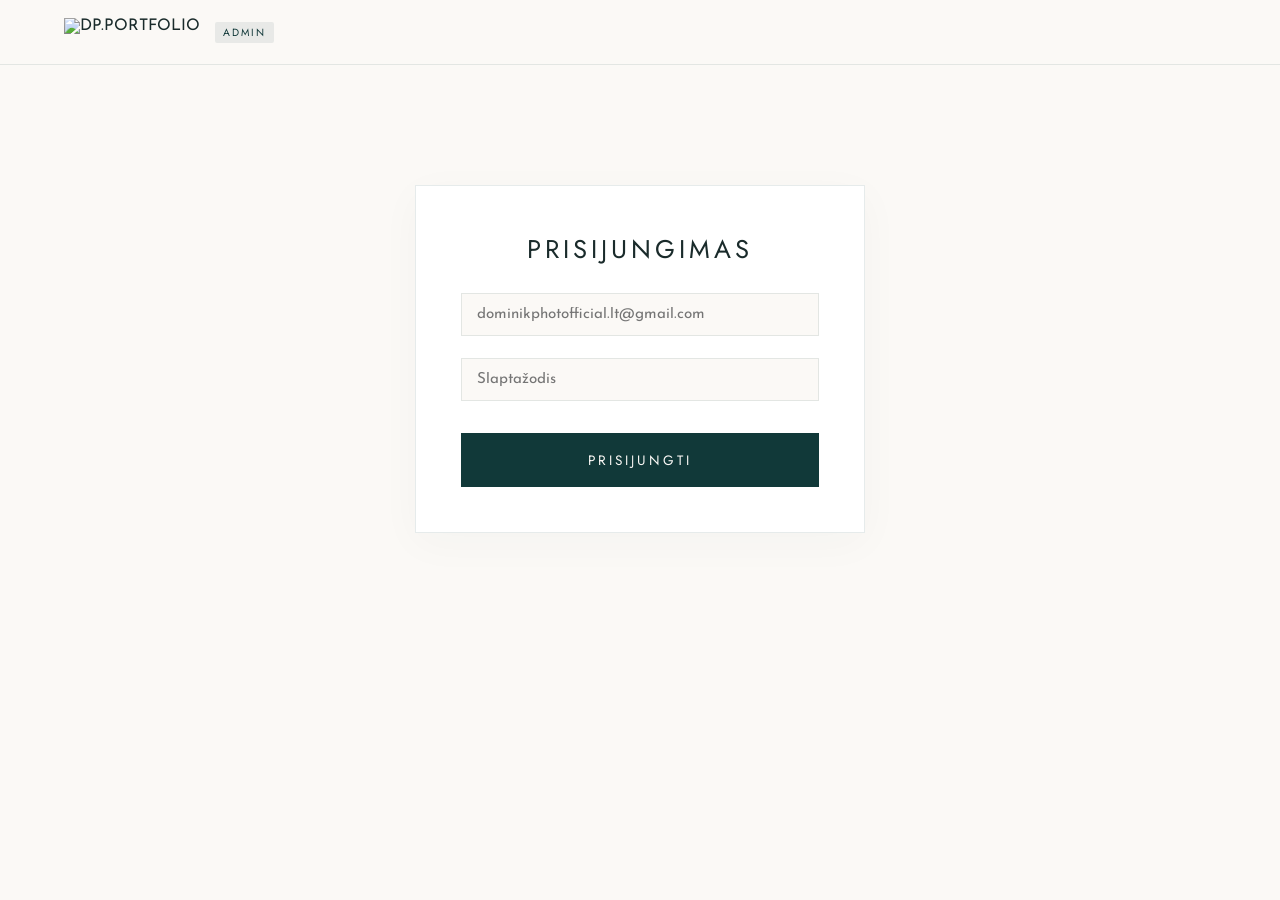
==== admin.html @ 8382f255 "Update admin.html" ====
<!DOCTYPE html>
<html lang="lt">
<head>
    <meta charset="UTF-8">
    <meta name="viewport" content="width=device-width, initial-scale=1.0">
    <title>Valdymo Skydelis — DP.PORTFOLIO</title>
    <link href="https://fonts.googleapis.com/css2?family=Josefin+Sans:wght@300;400;500&family=Jost:wght@300;400;500;600&display=swap" rel="stylesheet">
    <style>
        :root {
            --bg-color: #FBF9F6;
            --surface-color: #FFFFFF;
            --accent-color: #113939;
            --accent-light: #2A5C5C;
            --text-color: #1A2B2B;
            --border-color: rgba(17, 57, 57, 0.1);
            --danger-color: #9e2a2b;
            --font-heading: 'Jost', sans-serif;
            --font-body: 'Josefin Sans', sans-serif;
            --cb: cubic-bezier(0.16, 1, 0.3, 1);
            --transition: all 0.4s cubic-bezier(0.16, 1, 0.3, 1);
        }

        * {
            margin: 0;
            padding: 0;
            box-sizing: border-box;
            -webkit-tap-highlight-color: transparent;
        }

        body {
            background-color: var(--bg-color);
            color: var(--text-color);
            font-family: var(--font-body);
            -webkit-font-smoothing: antialiased;
            min-height: 100vh;
            display: flex;
            flex-direction: column;
        }

        header {
            padding: 18px 5vw;
            display: flex;
            justify-content: space-between;
            align-items: center;
            border-bottom: 1px solid var(--border-color);
            background: rgba(251, 249, 246, 0.96);
            backdrop-filter: blur(10px);
            position: sticky;
            top: 0;
            z-index: 100;
        }

        .header-logo {
            display: flex;
            align-items: center;
            gap: 15px;
            text-decoration: none;
        }

        .header-logo img {
            height: 28px;
            width: auto;
        }

        .admin-badge {
            font-family: var(--font-heading);
            font-size: 0.65rem;
            letter-spacing: 2px;
            text-transform: uppercase;
            background: rgba(17, 57, 57, 0.08);
            color: var(--accent-color);
            padding: 3px 8px;
            border-radius: 2px;
        }

        .admin-nav {
            display: flex;
            align-items: center;
            gap: 20px;
        }

        .user-email {
            font-size: 0.85rem;
            letter-spacing: 1px;
            opacity: 0.7;
        }

        .btn-logout {
            background: transparent;
            border: 1px solid var(--border-color);
            color: var(--text-color);
            padding: 8px 18px;
            font-family: var(--font-heading);
            text-transform: uppercase;
            letter-spacing: 2px;
            font-size: 0.75rem;
            cursor: pointer;
            transition: var(--transition);
        }

        .btn-logout:hover {
            background: var(--danger-color);
            color: #FFFFFF;
            border-color: var(--danger-color);
        }

        main {
            flex: 1;
            padding: 40px 5vw 80px 5vw;
            max-width: 1500px;
            width: 100%;
            margin: 0 auto;
        }

        .auth-container {
            max-width: 450px;
            margin: 80px auto;
            background: var(--surface-color);
            padding: 45px;
            border: 1px solid var(--border-color);
            box-shadow: 0 10px 40px rgba(17, 57, 57, 0.03);
            text-align: center;
        }

        .auth-container h1 {
            font-family: var(--font-heading);
            text-transform: uppercase;
            letter-spacing: 4px;
            font-size: 1.6rem;
            margin-bottom: 25px;
            font-weight: 400;
        }

        .tabs-header {
            display: flex;
            gap: 10px;
            border-bottom: 1px solid var(--border-color);
            margin-bottom: 35px;
        }

        .tab-btn {
            background: none;
            border: none;
            padding: 15px 25px;
            font-family: var(--font-heading);
            text-transform: uppercase;
            letter-spacing: 2px;
            font-size: 0.85rem;
            color: rgba(26, 43, 43, 0.5);
            cursor: pointer;
            position: relative;
            transition: color 0.3s var(--cb);
        }

        .tab-btn.active {
            color: var(--accent-color);
            font-weight: 500;
        }

        .tab-btn.active::after {
            content: '';
            position: absolute;
            bottom: -1px;
            left: 0;
            width: 100%;
            height: 2px;
            background: var(--accent-color);
        }

        .stats-grid {
            display: grid;
            grid-template-columns: repeat(auto-fit, minmax(220px, 1fr));
            gap: 20px;
            margin-bottom: 35px;
        }

        .stat-card {
            background: var(--surface-color);
            padding: 25px;
            border: 1px solid var(--border-color);
        }

        .stat-label {
            font-family: var(--font-heading);
            font-size: 0.75rem;
            letter-spacing: 2px;
            text-transform: uppercase;
            opacity: 0.6;
            margin-bottom: 8px;
        }

        .stat-value {
            font-family: var(--font-heading);
            font-size: 2rem;
            font-weight: 500;
            color: var(--accent-color);
        }

        .toolbar {
            display: flex;
            justify-content: space-between;
            align-items: center;
            margin-bottom: 25px;
            gap: 20px;
            flex-wrap: wrap;
        }

        .search-input {
            padding: 12px 18px;
            background: var(--surface-color);
            border: 1px solid var(--border-color);
            font-family: var(--font-body);
            font-size: 0.95rem;
            width: 320px;
            outline: none;
            transition: border-color 0.3s var(--cb);
        }

        .search-input:focus {
            border-color: var(--accent-color);
        }

        .gallery-list {
            display: flex;
            flex-direction: column;
            gap: 15px;
        }

        .gallery-row {
            display: grid;
            grid-template-columns: 80px 1.5fr 1fr 120px 140px 160px;
            align-items: center;
            gap: 20px;
            background: var(--surface-color);
            padding: 15px 25px;
            border: 1px solid var(--border-color);
            transition: box-shadow 0.3s var(--cb), transform 0.3s var(--cb);
        }

        .gallery-row:hover {
            box-shadow: 0 8px 25px rgba(17, 57, 57, 0.05);
            transform: translateY(-2px);
        }

        .gallery-thumb {
            width: 80px;
            height: 55px;
            object-fit: cover;
            background: #e8e6e3;
        }

        .gallery-info h3 {
            font-family: var(--font-heading);
            font-size: 1rem;
            letter-spacing: 2px;
            text-transform: uppercase;
            font-weight: 500;
            margin-bottom: 4px;
        }

        .gallery-info p {
            font-size: 0.8rem;
            letter-spacing: 1px;
            opacity: 0.6;
            text-transform: uppercase;
        }

        .pin-pill {
            display: inline-flex;
            align-items: center;
            gap: 6px;
            background: rgba(17, 57, 57, 0.06);
            padding: 6px 12px;
            font-family: var(--font-heading);
            font-size: 0.85rem;
            letter-spacing: 3px;
            font-weight: 500;
            color: var(--accent-color);
            cursor: pointer;
            width: fit-content;
        }

        .pin-pill:hover {
            background: rgba(17, 57, 57, 0.12);
        }

        .meta-text {
            font-size: 0.85rem;
            letter-spacing: 1px;
            opacity: 0.7;
        }

        .row-actions {
            display: flex;
            align-items: center;
            justify-content: flex-end;
            gap: 10px;
        }

        .action-icon-btn {
            background: transparent;
            border: 1px solid var(--border-color);
            color: var(--text-color);
            width: 36px;
            height: 36px;
            display: flex;
            align-items: center;
            justify-content: center;
            cursor: pointer;
            transition: var(--transition);
            text-decoration: none;
        }

        .action-icon-btn svg {
            width: 16px;
            height: 16px;
            fill: currentColor;
        }

        .action-icon-btn:hover {
            background: var(--accent-color);
            color: var(--bg-color);
            border-color: var(--accent-color);
        }

        .action-icon-btn.btn-delete:hover {
            background: var(--danger-color);
            color: #FFFFFF;
            border-color: var(--danger-color);
        }

        .form-card {
            max-width: 700px;
            background: var(--surface-color);
            padding: 45px;
            border: 1px solid var(--border-color);
            box-shadow: 0 10px 40px rgba(17, 57, 57, 0.03);
            margin: 0 auto;
        }

        .form-group {
            margin-bottom: 22px;
        }

        .form-label {
            display: block;
            font-family: var(--font-heading);
            text-transform: uppercase;
            font-size: 0.75rem;
            letter-spacing: 2px;
            color: var(--accent-color);
            margin-bottom: 8px;
        }

        .form-input {
            width: 100%;
            padding: 13px 15px;
            background: var(--bg-color);
            border: 1px solid var(--border-color);
            font-family: var(--font-body);
            font-size: 0.95rem;
            color: var(--text-color);
            outline: none;
            transition: border-color 0.3s var(--cb);
        }

        .form-input:focus {
            border-color: var(--accent-color);
        }

        .drop-zone {
            border: 2px dashed var(--accent-color);
            padding: 35px 20px;
            text-align: center;
            cursor: pointer;
            background: rgba(17, 57, 57, 0.02);
            transition: background 0.3s var(--cb);
        }

        .drop-zone.dragover {
            background: rgba(17, 57, 57, 0.08);
        }

        .drop-zone p {
            font-family: var(--font-heading);
            text-transform: uppercase;
            letter-spacing: 2px;
            font-size: 0.85rem;
            color: var(--accent-color);
        }

        .preview-grid {
            display: grid;
            grid-template-columns: repeat(auto-fill, minmax(70px, 1fr));
            gap: 8px;
            margin-top: 15px;
            max-height: 200px;
            overflow-y: auto;
        }

        .preview-grid img {
            width: 100%;
            height: 70px;
            object-fit: cover;
        }

        .btn-submit {
            width: 100%;
            padding: 16px;
            background: var(--accent-color);
            color: var(--bg-color);
            border: 1px solid var(--accent-color);
            font-family: var(--font-heading);
            text-transform: uppercase;
            letter-spacing: 3px;
            font-size: 0.85rem;
            cursor: pointer;
            transition: var(--transition);
            margin-top: 10px;
        }

        .btn-submit:hover {
            background: var(--accent-light);
            border-color: var(--accent-light);
        }

        .progress-box {
            margin-top: 20px;
            display: none;
        }

        .progress-bar-bg {
            width: 100%;
            height: 6px;
            background: var(--border-color);
        }

        .progress-bar-fill {
            height: 100%;
            width: 0%;
            background: var(--accent-color);
            transition: width 0.2s ease;
        }

        .progress-text {
            font-size: 0.8rem;
            letter-spacing: 1px;
            text-align: center;
            margin-top: 8px;
            text-transform: uppercase;
        }

        .reviews-list {
            display: grid;
            grid-template-columns: repeat(auto-fill, minmax(320px, 1fr));
            gap: 20px;
        }

        .review-card {
            background: var(--surface-color);
            padding: 25px;
            border: 1px solid var(--border-color);
            display: flex;
            flex-direction: column;
            justify-content: space-between;
        }

        .review-header {
            display: flex;
            justify-content: space-between;
            align-items: flex-start;
            margin-bottom: 12px;
        }

        .review-author {
            font-family: var(--font-heading);
            font-size: 0.95rem;
            letter-spacing: 2px;
            text-transform: uppercase;
            font-weight: 500;
        }

        .review-gallery {
            font-size: 0.75rem;
            letter-spacing: 1px;
            text-transform: uppercase;
            color: var(--accent-light);
            margin-bottom: 15px;
        }

        .review-stars {
            color: #d4af37;
            letter-spacing: 2px;
            font-size: 0.9rem;
        }

        .review-body {
            font-size: 0.95rem;
            line-height: 1.6;
            opacity: 0.85;
            margin-bottom: 20px;
        }

        .review-date {
            font-size: 0.75rem;
            letter-spacing: 1px;
            opacity: 0.5;
            text-transform: uppercase;
        }

        .hidden {
            display: none !important;
        }

        @media (max-width: 1024px) {
            .gallery-row {
                grid-template-columns: 70px 1fr 1fr;
                gap: 15px;
            }
            .gallery-row .pin-pill,
            .gallery-row .meta-text {
                display: none;
            }
        }

        @media (max-width: 650px) {
            main {
                padding: 20px 15px;
            }
            .gallery-row {
                grid-template-columns: 60px 1fr auto;
                padding: 12px 15px;
            }
            .search-input {
                width: 100%;
            }
        }
    </style>
</head>
<body>

    <header>
        <div class="header-logo">
            <img src="https://i.postimg.cc/Xvc3zYGK/dp-logo.png" alt="DP.PORTFOLIO">
            <span class="admin-badge">Admin</span>
        </div>
        <div class="admin-nav hidden" id="headerNav">
            <span class="user-email" id="userDisplay"></span>
            <button class="btn-logout" id="logoutBtn">Atsijungti</button>
        </div>
    </header>

    <main>
        <div id="authSection" class="auth-container">
            <h1>Prisijungimas</h1>
            <div class="form-group">
                <input type="email" id="loginEmail" class="form-input" placeholder="dominikphotofficial.lt@gmail.com">
            </div>
            <div class="form-group">
                <input type="password" id="loginPass" class="form-input" placeholder="Slaptažodis">
            </div>
            <button id="loginBtn" class="btn-submit">Prisijungti</button>
            <p id="loginError" style="color: var(--danger-color); font-size: 0.8rem; margin-top: 15px; display: none;"></p>
        </div>

        <div id="dashSection" class="hidden">
            <nav class="tabs-header">
                <button class="tab-btn active" data-tab="galleriesTab">Galerijos (<span id="galleriesCount">0</span>)</button>
                <button class="tab-btn" data-tab="newGalleryTab">+ Nauja Galerija</button>
                <button class="tab-btn" data-tab="reviewsTab">Atsiliepimai (<span id="reviewsCount">0</span>)</button>
            </nav>

            <div id="galleriesTab" class="tab-content">
                <div class="stats-grid">
                    <div class="stat-card">
                        <div class="stat-label">Viso Galerijų</div>
                        <div class="stat-value" id="statTotalGalleries">0</div>
                    </div>
                    <div class="stat-card">
                        <div class="stat-label">Viso Nuotraukų</div>
                        <div class="stat-value" id="statTotalPhotos">0</div>
                    </div>
                    <div class="stat-card">
                        <div class="stat-label">Gauti Atsiliepimai</div>
                        <div class="stat-value" id="statTotalReviews">0</div>
                    </div>
                </div>

                <div class="toolbar">
                    <input type="text" id="searchInput" class="search-input" placeholder="Ieškoti pagal pavadinimą arba PIN...">
                </div>

                <div class="gallery-list" id="galleryList"></div>
            </div>

            <div id="newGalleryTab" class="tab-content hidden">
                <div class="form-card">
                    <form id="galleryForm">
                        <div class="form-group">
                            <label class="form-label">Galerijos pavadinimas</label>
                            <input type="text" id="gTitle" class="form-input" placeholder="Pvz. Porsche 911 GT3 RS Sesija" required>
                        </div>
                        <div class="form-group">
                            <label class="form-label">Kategorija / Potėmė</label>
                            <input type="text" id="gSubtitle" class="form-input" placeholder="Pvz. Automobilių fotosesija — Kaunas" required>
                        </div>
                        <div class="form-group">
                            <label class="form-label">PIN kodas (6 skaitmenys)</label>
                            <input type="text" id="gPin" class="form-input" placeholder="123456" maxlength="6" pattern="[0-9]{6}" required>
                        </div>
                        <div class="form-group">
                            <label class="form-label">ZIP Archyvo nuoroda</label>
                            <input type="url" id="gZip" class="form-input" placeholder="https://drive.google.com/...">
                        </div>
                        <div class="form-group">
                            <label class="form-label">Nuotraukos</label>
                            <div class="drop-zone" id="dropZone">
                                <p id="dropText">Tempkite nuotraukas čia arba spustelėkite</p>
                                <input type="file" id="fileInput" multiple accept="image/*" class="hidden">
                            </div>
                            <div class="preview-grid" id="previewGrid"></div>
                        </div>

                        <div class="progress-box" id="progressBox">
                            <div class="progress-bar-bg">
                                <div class="progress-bar-fill" id="progressBar"></div>
                            </div>
                            <p class="progress-text" id="progressStatus">Įkeliama...</p>
                        </div>

                        <button type="submit" id="submitGalleryBtn" class="btn-submit">Sukurti ir įkelti galeriją</button>
                    </form>
                </div>
            </div>

            <div id="reviewsTab" class="tab-content hidden">
                <div class="reviews-list" id="reviewsList"></div>
            </div>
        </div>
    </main>

    <script type="module">
        import { auth, db, storage } from './firebase-config.js';
        import { signInWithEmailAndPassword, signOut, onAuthStateChanged } from "https://www.gstatic.com/firebasejs/10.7.1/firebase-auth.js";
        import { collection, getDocs, addDoc, deleteDoc, doc, query, orderBy } from "https://www.gstatic.com/firebasejs/10.7.1/firebase-firestore.js";
        import { ref, uploadBytesResumable, getDownloadURL } from "https://www.gstatic.com/firebasejs/10.7.1/firebase-storage.js";

        const authSection = document.getElementById('authSection');
        const dashSection = document.getElementById('dashSection');
        const headerNav = document.getElementById('headerNav');
        const userDisplay = document.getElementById('userDisplay');
        const logoutBtn = document.getElementById('logoutBtn');
        const loginBtn = document.getElementById('loginBtn');
        const loginEmail = document.getElementById('loginEmail');
        const loginPass = document.getElementById('loginPass');
        const loginError = document.getElementById('loginError');

        const galleryList = document.getElementById('galleryList');
        const reviewsList = document.getElementById('reviewsList');
        const searchInput = document.getElementById('searchInput');

        const statTotalGalleries = document.getElementById('statTotalGalleries');
        const statTotalPhotos = document.getElementById('statTotalPhotos');
        const statTotalReviews = document.getElementById('statTotalReviews');
        const galleriesCount = document.getElementById('galleriesCount');
        const reviewsCount = document.getElementById('reviewsCount');

        let allGalleries = [];
        let allReviews = [];
        let selectedFiles = [];

        onAuthStateChanged(auth, async (user) => {
            if (user && user.email === 'dominikphotofficial.lt@gmail.com') {
                authSection.classList.add('hidden');
                dashSection.classList.remove('hidden');
                headerNav.classList.remove('hidden');
                userDisplay.innerText = user.email;
                await loadDashboardData();
            } else {
                authSection.classList.remove('hidden');
                dashSection.classList.add('hidden');
                headerNav.classList.add('hidden');
            }
        });

        loginBtn.addEventListener('click', async () => {
            const email = loginEmail.value.trim();
            const pass = loginPass.value;
            if (!email || !pass) return;

            loginBtn.innerText = "Jungiamasi...";
            loginBtn.disabled = true;
            try {
                await signInWithEmailAndPassword(auth, email, pass);
            } catch (e) {
                loginError.innerText = "Neteisingi prisijungimo duomenys";
                loginError.style.display = 'block';
            } finally {
                loginBtn.innerText = "Prisijungti";
                loginBtn.disabled = false;
            }
        });

        logoutBtn.addEventListener('click', () => signOut(auth));

        document.querySelectorAll('.tab-btn').forEach(btn => {
            btn.addEventListener('click', () => {
                document.querySelectorAll('.tab-btn').forEach(b => b.classList.remove('active'));
                document.querySelectorAll('.tab-content').forEach(c => c.classList.add('hidden'));
                btn.classList.add('active');
                document.getElementById(btn.dataset.tab).classList.remove('hidden');
            });
        });

        async function loadDashboardData() {
            const gSnap = await getDocs(query(collection(db, "galleries"), orderBy("date", "desc")));
            allGalleries = [];
            let totalPhotos = 0;

            gSnap.forEach(docSnap => {
                const item = { id: docSnap.id, ...docSnap.data() };
                allGalleries.push(item);
                totalPhotos += (item.photos ? item.photos.length : 0);
            });

            const rSnap = await getDocs(query(collection(db, "reviews"), orderBy("date", "desc")));
            allReviews = [];
            rSnap.forEach(docSnap => {
                allReviews.push({ id: docSnap.id, ...docSnap.data() });
            });

            statTotalGalleries.innerText = allGalleries.length;
            galleriesCount.innerText = allGalleries.length;
            statTotalPhotos.innerText = totalPhotos;
            statTotalReviews.innerText = allReviews.length;
            reviewsCount.innerText = allReviews.length;

            renderGalleries(allGalleries);
            renderReviews(allReviews);
        }

        function renderGalleries(list) {
            galleryList.innerHTML = '';
            if (list.length === 0) {
                galleryList.innerHTML = '<p style="text-align:center; padding:40px; opacity:0.5; text-transform:uppercase; letter-spacing:2px;">Galerijų nerasta</p>';
                return;
            }

            list.forEach(g => {
                const cover = (g.photos && g.photos.length > 0) ? g.photos[0].thumb : '';
                const count = g.photos ? g.photos.length : 0;
                const dateStr = g.date ? new Date(g.date).toLocaleDateString('lt-LT') : '—';

                const row = document.createElement('div');
                row.className = 'gallery-row';
                row.innerHTML = `
                    <img src="${cover}" class="gallery-thumb" alt="Cover">
                    <div class="gallery-info">
                        <h3>${g.title || 'Be pavadinimo'}</h3>
                        <p>${g.subtitle || ''}</p>
                    </div>
                    <div>
                        <span class="pin-pill" title="Nukopijuoti PIN" data-pin="${g.pin}">
                            PIN: ${g.pin}
                        </span>
                    </div>
                    <div class="meta-text">${count} nuotr.</div>
                    <div class="meta-text">${dateStr}</div>
                    <div class="row-actions">
                        <button class="action-icon-btn btn-open" title="Peržiūrėti kliento akimis">
                            <svg viewBox="0 0 24 24"><path d="M12 4.5C7 4.5 2.73 7.61 1 12c1.73 4.39 6 7.5 11 7.5s9.27-3.11 11-7.5c-1.73-4.39-6-7.5-11-7.5zM12 17c-2.76 0-5-2.24-5-5s2.24-5 5-5 5 2.24 5 5-2.24 5-5 5zm0-8c-1.66 0-3 1.34-3 3s1.34 3 3 3 3-1.34 3-3-1.34-3-3-3z"/></svg>
                        </button>
                        <button class="action-icon-btn btn-delete" title="Ištrinti galeriją">
                            <svg viewBox="0 0 24 24"><path d="M6 19c0 1.1.9 2 2 2h8c1.1 0 2-.9 2-2V7H6v12zM19 4h-3.5l-1-1h-5l-1 1H5v2h14V4z"/></svg>
                        </button>
                    </div>
                `;

                row.querySelector('.pin-pill').onclick = () => {
                    navigator.clipboard.writeText(g.pin);
                    alert(`PIN kodas ${g.pin} nukopijuotas!`);
                };

                row.querySelector('.btn-open').onclick = () => {
                    sessionStorage.setItem('clientGallery', JSON.stringify(g));
                    window.open('/gallery.html', '_blank');
                };

                row.querySelector('.btn-delete').onclick = async () => {
                    if (confirm(`Ar tikrai norite ištrinti galeriją "${g.title}"?`)) {
                        await deleteDoc(doc(db, "galleries", g.id));
                        await loadDashboardData();
                    }
                };

                galleryList.appendChild(row);
            });
        }

        function renderReviews(list) {
            reviewsList.innerHTML = '';
            if (list.length === 0) {
                reviewsList.innerHTML = '<p style="grid-column:1/-1; text-align:center; padding:40px; opacity:0.5; text-transform:uppercase; letter-spacing:2px;">Atsiliepimų nėra</p>';
                return;
            }

            list.forEach(r => {
                const stars = '★'.repeat(r.rating || 5) + '☆'.repeat(5 - (r.rating || 5));
                const dateStr = r.date ? new Date(r.date).toLocaleDateString('lt-LT') : '';

                const card = document.createElement('div');
                card.className = 'review-card';
                card.innerHTML = `
                    <div>
                        <div class="review-header">
                            <div class="review-author">${r.name || 'Anonimas'}</div>
                            <div class="review-stars">${stars}</div>
                        </div>
                        <div class="review-gallery">${r.galleryTitle || ''}</div>
                        <div class="review-body">"${r.text || ''}"</div>
                    </div>
                    <div style="display:flex; justify-content:space-between; align-items:center; border-top:1px solid var(--border-color); padding-top:12px;">
                        <span class="review-date">${dateStr}</span>
                        <button class="action-icon-btn btn-delete" title="Ištrinti atsiliepimą" style="width:30px; height:30px;">
                            <svg viewBox="0 0 24 24"><path d="M6 19c0 1.1.9 2 2 2h8c1.1 0 2-.9 2-2V7H6v12zM19 4h-3.5l-1-1h-5l-1 1H5v2h14V4z"/></svg>
                        </button>
                    </div>
                `;

                card.querySelector('.btn-delete').onclick = async () => {
                    if (confirm("Ištrinti šį atsiliepimą?")) {
                        await deleteDoc(doc(db, "reviews", r.id));
                        await loadDashboardData();
                    }
                };

                reviewsList.appendChild(card);
            });
        }

        searchInput.addEventListener('input', (e) => {
            const val = e.target.value.toLowerCase().trim();
            const filtered = allGalleries.filter(g => 
                (g.title && g.title.toLowerCase().includes(val)) ||
                (g.subtitle && g.subtitle.toLowerCase().includes(val)) ||
                (g.pin && g.pin.includes(val))
            );
            renderGalleries(filtered);
        });

        const dropZone = document.getElementById('dropZone');
        const fileInput = document.getElementById('fileInput');
        const previewGrid = document.getElementById('previewGrid');
        const dropText = document.getElementById('dropText');
        const galleryForm = document.getElementById('galleryForm');
        const submitGalleryBtn = document.getElementById('submitGalleryBtn');
        const progressBox = document.getElementById('progressBox');
        const progressBar = document.getElementById('progressBar');
        const progressStatus = document.getElementById('progressStatus');

        dropZone.onclick = () => fileInput.click();

        ['dragenter', 'dragover'].forEach(ev => {
            dropZone.addEventListener(ev, (e) => {
                e.preventDefault();
                dropZone.classList.add('dragover');
            });
        });

        ['dragleave', 'drop'].forEach(ev => {
            dropZone.addEventListener(ev, (e) => {
                e.preventDefault();
                dropZone.classList.remove('dragover');
            });
        });

        dropZone.addEventListener('drop', (e) => {
            const files = Array.from(e.dataTransfer.files).filter(f => f.type.startsWith('image/'));
            addFiles(files);
        });

        fileInput.addEventListener('change', (e) => {
            addFiles(Array.from(e.target.files));
        });

        function addFiles(files) {
            selectedFiles = [...selectedFiles, ...files];
            previewGrid.innerHTML = '';
            dropText.innerText = `Pasirinkta nuotraukų: ${selectedFiles.length}`;
            selectedFiles.forEach(file => {
                const img = document.createElement('img');
                img.src = URL.createObjectURL(file);
                previewGrid.appendChild(img);
            });
        }

        galleryForm.addEventListener('submit', async (e) => {
            e.preventDefault();
            const pin = document.getElementById('gPin').value.trim();
            const title = document.getElementById('gTitle').value.trim();
            const subtitle = document.getElementById('gSubtitle').value.trim();
            const zip = document.getElementById('gZip').value.trim();

            if (selectedFiles.length === 0 || pin.length !== 6) return alert("Patikrinkite duomenis");

            submitGalleryBtn.disabled = true;
            progressBox.style.display = 'block';

            const uploadedPhotos = [];

            try {
                for (let i = 0; i < selectedFiles.length; i++) {
                    const file = selectedFiles[i];
                    const storageRef = ref(storage, `galleries/${pin}/${file.name}`);
                    const uploadTask = uploadBytesResumable(storageRef, file);

                    await new Promise((resolve, reject) => {
                        uploadTask.on('state_changed', 
                            (snap) => {
                                const percent = ((i + (snap.bytesTransferred / snap.totalBytes)) / selectedFiles.length) * 100;
                                progressBar.style.width = `${percent}%`;
                                progressStatus.innerText = `Keliama: ${i + 1} iš ${selectedFiles.length} (${Math.round(percent)}%)`;
                            },
                            (err) => reject(err),
                            async () => {
                                const url = await getDownloadURL(uploadTask.snapshot.ref);
                                uploadedPhotos.push({ thumb: url, full: url });
                                resolve();
                            }
                        );
                    });
                }

                await addDoc(collection(db, "galleries"), {
                    title,
                    subtitle,
                    pin,
                    zip_url: zip || null,
                    photos: uploadedPhotos,
                    date: new Date().toISOString()
                });

                alert("Galerija sėkmingai sukurta!");
                galleryForm.reset();
                selectedFiles = [];
                previewGrid.innerHTML = '';
                dropText.innerText = "Tempkite nuotraukas čia arba spustelėkite";
                progressBox.style.display = 'none';
                submitGalleryBtn.disabled = false;

                document.querySelector('[data-tab="galleriesTab"]').click();
                await loadDashboardData();

            } catch (error) {
                alert("Klaida įkeliant nuotraukas.");
                submitGalleryBtn.disabled = false;
                progressBox.style.display = 'none';
            }
        });
    </script>
</body>
</html>
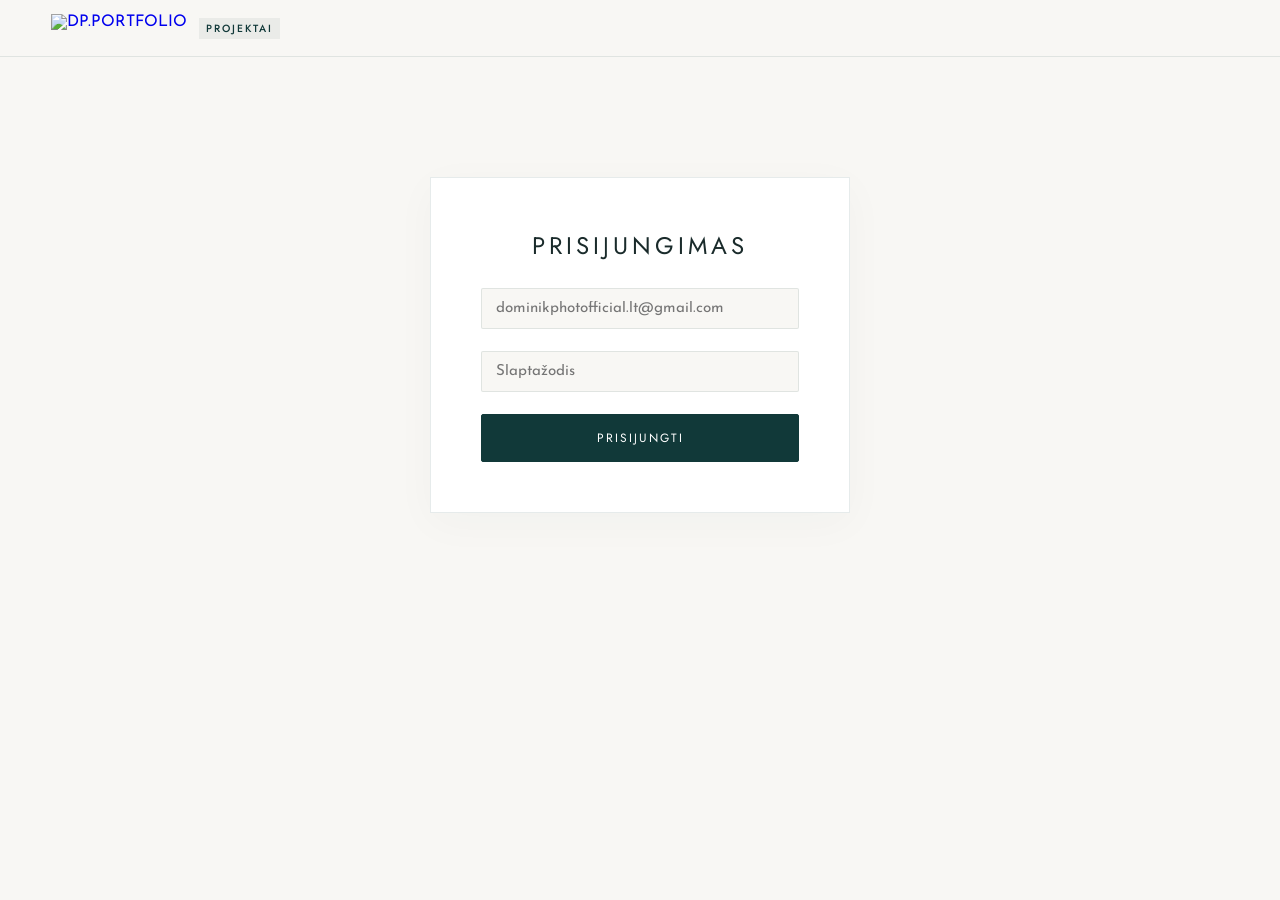
==== commit 3d9d13d8: "Update admin.html" ====
--- a/admin.html
+++ b/admin.html
@@ -2,22 +2,26 @@
 <html lang="lt">
 <head>
     <meta charset="UTF-8">
-    <meta name="viewport" content="width=device-width, initial-scale=1.0">
-    <title>Valdymo Skydelis — DP.PORTFOLIO</title>
-    <link href="https://fonts.googleapis.com/css2?family=Josefin+Sans:wght@300;400;500&family=Jost:wght@300;400;500;600&display=swap" rel="stylesheet">
+    <meta name="viewport" content="width=device-width, initial-scale=1.0, maximum-scale=1.0, user-scalable=no">
+    <title>Valdymo Centras — DP.PORTFOLIO</title>
+    <link href="https://fonts.googleapis.com/css2?family=Josefin+Sans:wght@300;400;500;600&family=Jost:wght@300;400;500;600&display=swap" rel="stylesheet">
     <style>
         :root {
-            --bg-color: #FBF9F6;
+            --bg-color: #F8F7F4;
             --surface-color: #FFFFFF;
+            --surface-hover: #F2EFE9;
             --accent-color: #113939;
             --accent-light: #2A5C5C;
+            --accent-soft: rgba(17, 57, 57, 0.06);
             --text-color: #1A2B2B;
+            --text-muted: rgba(26, 43, 43, 0.55);
             --border-color: rgba(17, 57, 57, 0.1);
             --danger-color: #9e2a2b;
             --font-heading: 'Jost', sans-serif;
             --font-body: 'Josefin Sans', sans-serif;
+            --radius: 2px;
             --cb: cubic-bezier(0.16, 1, 0.3, 1);
-            --transition: all 0.4s cubic-bezier(0.16, 1, 0.3, 1);
+            --transition: all 0.35s cubic-bezier(0.16, 1, 0.3, 1);
         }
 
         * {
@@ -38,13 +42,14 @@
         }
 
         header {
-            padding: 18px 5vw;
+            padding: 14px 4vw;
             display: flex;
             justify-content: space-between;
             align-items: center;
             border-bottom: 1px solid var(--border-color);
-            background: rgba(251, 249, 246, 0.96);
-            backdrop-filter: blur(10px);
+            background: rgba(248, 247, 244, 0.96);
+            backdrop-filter: blur(12px);
+            -webkit-backdrop-filter: blur(12px);
             position: sticky;
             top: 0;
             z-index: 100;
@@ -53,111 +58,369 @@
         .header-logo {
             display: flex;
             align-items: center;
-            gap: 15px;
+            gap: 12px;
             text-decoration: none;
         }
 
         .header-logo img {
-            height: 28px;
+            height: clamp(22px, 3.5vw, 28px);
             width: auto;
         }
 
-        .admin-badge {
+        .admin-tag {
             font-family: var(--font-heading);
             font-size: 0.65rem;
             letter-spacing: 2px;
             text-transform: uppercase;
-            background: rgba(17, 57, 57, 0.08);
+            background: var(--accent-soft);
             color: var(--accent-color);
-            padding: 3px 8px;
-            border-radius: 2px;
+            padding: 3px 7px;
+            font-weight: 500;
         }
 
         .admin-nav {
             display: flex;
             align-items: center;
-            gap: 20px;
+            gap: 12px;
         }
 
         .user-email {
-            font-size: 0.85rem;
+            font-size: 0.8rem;
             letter-spacing: 1px;
-            opacity: 0.7;
-        }
-
-        .btn-logout {
+            color: var(--text-muted);
+            display: none;
+        }
+
+        .btn-icon-text {
+            display: inline-flex;
+            align-items: center;
+            gap: 8px;
+            padding: 8px 16px;
+            border: 1px solid var(--border-color);
             background: transparent;
-            border: 1px solid var(--border-color);
             color: var(--text-color);
-            padding: 8px 18px;
             font-family: var(--font-heading);
             text-transform: uppercase;
             letter-spacing: 2px;
             font-size: 0.75rem;
             cursor: pointer;
             transition: var(--transition);
-        }
-
-        .btn-logout:hover {
+            text-decoration: none;
+            border-radius: var(--radius);
+        }
+
+        .btn-icon-text svg {
+            width: 14px;
+            height: 14px;
+            fill: currentColor;
+        }
+
+        .btn-icon-text:hover {
+            background: var(--accent-color);
+            color: #FFFFFF;
+            border-color: var(--accent-color);
+        }
+
+        .btn-primary {
+            background: var(--accent-color);
+            color: #FFFFFF;
+            border-color: var(--accent-color);
+        }
+
+        .btn-primary:hover {
+            background: var(--accent-light);
+            border-color: var(--accent-light);
+        }
+
+        .btn-danger:hover {
             background: var(--danger-color);
+            border-color: var(--danger-color);
             color: #FFFFFF;
-            border-color: var(--danger-color);
         }
 
         main {
             flex: 1;
-            padding: 40px 5vw 80px 5vw;
-            max-width: 1500px;
+            padding: clamp(20px, 4vw, 40px) 4vw 80px 4vw;
+            max-width: 1600px;
             width: 100%;
             margin: 0 auto;
         }
 
-        .auth-container {
-            max-width: 450px;
+        .auth-card {
+            max-width: 420px;
             margin: 80px auto;
             background: var(--surface-color);
-            padding: 45px;
+            padding: clamp(30px, 5vw, 50px);
             border: 1px solid var(--border-color);
             box-shadow: 0 10px 40px rgba(17, 57, 57, 0.03);
             text-align: center;
         }
 
-        .auth-container h1 {
+        .auth-card h1 {
             font-family: var(--font-heading);
             text-transform: uppercase;
             letter-spacing: 4px;
-            font-size: 1.6rem;
+            font-size: 1.5rem;
             margin-bottom: 25px;
             font-weight: 400;
         }
 
-        .tabs-header {
+        .top-toolbar {
             display: flex;
-            gap: 10px;
+            justify-content: space-between;
+            align-items: center;
+            margin-bottom: 30px;
+            gap: 15px;
+            flex-wrap: wrap;
+        }
+
+        .page-title {
+            font-family: var(--font-heading);
+            font-size: clamp(1.4rem, 3vw, 1.9rem);
+            letter-spacing: 3px;
+            text-transform: uppercase;
+            font-weight: 400;
+        }
+
+        .stats-bar {
+            display: grid;
+            grid-template-columns: repeat(auto-fit, minmax(180px, 1fr));
+            gap: 15px;
+            margin-bottom: 30px;
+        }
+
+        .stat-item {
+            background: var(--surface-color);
+            padding: 20px;
+            border: 1px solid var(--border-color);
+            border-radius: var(--radius);
+        }
+
+        .stat-label {
+            font-family: var(--font-heading);
+            font-size: 0.7rem;
+            letter-spacing: 2px;
+            text-transform: uppercase;
+            color: var(--text-muted);
+            margin-bottom: 6px;
+        }
+
+        .stat-val {
+            font-family: var(--font-heading);
+            font-size: 1.7rem;
+            font-weight: 500;
+            color: var(--accent-color);
+        }
+
+        .search-box {
+            position: relative;
+            flex: 1;
+            max-width: 400px;
+            min-width: 240px;
+        }
+
+        .search-box input {
+            width: 100%;
+            padding: 12px 16px 12px 38px;
+            background: var(--surface-color);
+            border: 1px solid var(--border-color);
+            font-family: var(--font-body);
+            font-size: 0.9rem;
+            outline: none;
+            transition: var(--transition);
+        }
+
+        .search-box input:focus {
+            border-color: var(--accent-color);
+        }
+
+        .search-box svg {
+            position: absolute;
+            left: 12px;
+            top: 50%;
+            transform: translateY(-50%);
+            width: 16px;
+            height: 16px;
+            fill: var(--text-muted);
+        }
+
+        .project-table-card {
+            background: var(--surface-color);
+            border: 1px solid var(--border-color);
+            overflow: hidden;
+        }
+
+        .project-row {
+            display: grid;
+            grid-template-columns: 80px 2fr 1fr 1fr 140px;
+            align-items: center;
+            padding: 16px 20px;
             border-bottom: 1px solid var(--border-color);
-            margin-bottom: 35px;
-        }
-
-        .tab-btn {
+            gap: 15px;
+            transition: background 0.2s ease;
+            cursor: pointer;
+        }
+
+        .project-row:last-child {
+            border-bottom: none;
+        }
+
+        .project-row:hover {
+            background: var(--surface-hover);
+        }
+
+        .project-thumb {
+            width: 80px;
+            height: 55px;
+            object-fit: cover;
+            background: #eae8e4;
+            border-radius: var(--radius);
+        }
+
+        .project-meta-main h3 {
+            font-family: var(--font-heading);
+            font-size: 0.95rem;
+            letter-spacing: 2px;
+            text-transform: uppercase;
+            font-weight: 500;
+            margin-bottom: 3px;
+        }
+
+        .project-meta-main p {
+            font-size: 0.75rem;
+            letter-spacing: 1px;
+            color: var(--text-muted);
+            text-transform: uppercase;
+        }
+
+        .pin-tag {
+            display: inline-flex;
+            align-items: center;
+            gap: 6px;
+            background: var(--accent-soft);
+            padding: 4px 10px;
+            font-family: var(--font-heading);
+            font-size: 0.8rem;
+            letter-spacing: 2px;
+            font-weight: 500;
+            color: var(--accent-color);
+            width: fit-content;
+        }
+
+        .row-text {
+            font-size: 0.85rem;
+            letter-spacing: 1px;
+            color: var(--text-muted);
+        }
+
+        .row-actions {
+            display: flex;
+            justify-content: flex-end;
+            gap: 8px;
+        }
+
+        .icon-btn {
+            background: transparent;
+            border: 1px solid var(--border-color);
+            color: var(--text-color);
+            width: 34px;
+            height: 34px;
+            display: flex;
+            align-items: center;
+            justify-content: center;
+            cursor: pointer;
+            transition: var(--transition);
+            text-decoration: none;
+            border-radius: var(--radius);
+        }
+
+        .icon-btn svg {
+            width: 15px;
+            height: 15px;
+            fill: currentColor;
+        }
+
+        .icon-btn:hover {
+            background: var(--accent-color);
+            color: #FFFFFF;
+            border-color: var(--accent-color);
+        }
+
+        .icon-btn.delete-btn:hover {
+            background: var(--danger-color);
+            border-color: var(--danger-color);
+            color: #FFFFFF;
+        }
+
+        .workspace-header {
+            display: flex;
+            justify-content: space-between;
+            align-items: center;
+            margin-bottom: 25px;
+            gap: 15px;
+            flex-wrap: wrap;
+        }
+
+        .back-nav {
+            display: inline-flex;
+            align-items: center;
+            gap: 8px;
+            font-family: var(--font-heading);
+            text-transform: uppercase;
+            font-size: 0.75rem;
+            letter-spacing: 2px;
+            color: var(--text-muted);
+            cursor: pointer;
+            margin-bottom: 10px;
             background: none;
             border: none;
-            padding: 15px 25px;
+            transition: color 0.2s ease;
+        }
+
+        .back-nav:hover {
+            color: var(--accent-color);
+        }
+
+        .back-nav svg {
+            width: 14px;
+            height: 14px;
+            fill: currentColor;
+        }
+
+        .workspace-tabs {
+            display: flex;
+            gap: 8px;
+            border-bottom: 1px solid var(--border-color);
+            margin-bottom: 30px;
+            overflow-x: auto;
+            scrollbar-width: none;
+        }
+
+        .workspace-tabs::-webkit-scrollbar {
+            display: none;
+        }
+
+        .ws-tab-btn {
+            padding: 12px 20px;
+            background: none;
+            border: none;
             font-family: var(--font-heading);
             text-transform: uppercase;
             letter-spacing: 2px;
-            font-size: 0.85rem;
-            color: rgba(26, 43, 43, 0.5);
+            font-size: 0.8rem;
+            color: var(--text-muted);
             cursor: pointer;
+            white-space: nowrap;
             position: relative;
-            transition: color 0.3s var(--cb);
-        }
-
-        .tab-btn.active {
+            transition: color 0.2s ease;
+        }
+
+        .ws-tab-btn.active {
             color: var(--accent-color);
             font-weight: 500;
         }
 
-        .tab-btn.active::after {
+        .ws-tab-btn.active::after {
             content: '';
             position: absolute;
             bottom: -1px;
@@ -167,372 +430,255 @@
             background: var(--accent-color);
         }
 
-        .stats-grid {
+        .ws-grid-toolbar {
+            display: flex;
+            justify-content: space-between;
+            align-items: center;
+            margin-bottom: 20px;
+            gap: 15px;
+            flex-wrap: wrap;
+        }
+
+        .photo-matrix {
             display: grid;
-            grid-template-columns: repeat(auto-fit, minmax(220px, 1fr));
-            gap: 20px;
-            margin-bottom: 35px;
-        }
-
-        .stat-card {
+            grid-template-columns: repeat(auto-fill, minmax(140px, 1fr));
+            gap: 12px;
+        }
+
+        .photo-cell {
+            position: relative;
+            aspect-ratio: 1 / 1;
+            background: #e8e6e3;
+            overflow: hidden;
+            border-radius: var(--radius);
+        }
+
+        .photo-cell img {
+            width: 100%;
+            height: 100%;
+            object-fit: cover;
+        }
+
+        .photo-cell-delete {
+            position: absolute;
+            top: 6px;
+            right: 6px;
+            background: rgba(10, 15, 15, 0.7);
+            border: none;
+            color: #FFFFFF;
+            width: 26px;
+            height: 26px;
+            display: flex;
+            align-items: center;
+            justify-content: center;
+            cursor: pointer;
+            opacity: 0;
+            transition: opacity 0.2s ease, background 0.2s ease;
+            border-radius: 2px;
+        }
+
+        .photo-cell-delete svg {
+            width: 13px;
+            height: 13px;
+            fill: currentColor;
+        }
+
+        .photo-cell:hover .photo-cell-delete {
+            opacity: 1;
+        }
+
+        .photo-cell-delete:hover {
+            background: var(--danger-color);
+        }
+
+        .form-pane {
             background: var(--surface-color);
-            padding: 25px;
             border: 1px solid var(--border-color);
-        }
-
-        .stat-label {
+            padding: clamp(25px, 4vw, 40px);
+            max-width: 750px;
+        }
+
+        .form-group {
+            margin-bottom: 22px;
+        }
+
+        .form-label {
+            display: block;
             font-family: var(--font-heading);
             font-size: 0.75rem;
             letter-spacing: 2px;
             text-transform: uppercase;
-            opacity: 0.6;
-            margin-bottom: 8px;
-        }
-
-        .stat-value {
-            font-family: var(--font-heading);
-            font-size: 2rem;
-            font-weight: 500;
-            color: var(--accent-color);
-        }
-
-        .toolbar {
-            display: flex;
-            justify-content: space-between;
-            align-items: center;
-            margin-bottom: 25px;
-            gap: 20px;
-            flex-wrap: wrap;
-        }
-
-        .search-input {
-            padding: 12px 18px;
-            background: var(--surface-color);
-            border: 1px solid var(--border-color);
-            font-family: var(--font-body);
-            font-size: 0.95rem;
-            width: 320px;
-            outline: none;
-            transition: border-color 0.3s var(--cb);
-        }
-
-        .search-input:focus {
-            border-color: var(--accent-color);
-        }
-
-        .gallery-list {
-            display: flex;
-            flex-direction: column;
-            gap: 15px;
-        }
-
-        .gallery-row {
-            display: grid;
-            grid-template-columns: 80px 1.5fr 1fr 120px 140px 160px;
-            align-items: center;
-            gap: 20px;
-            background: var(--surface-color);
-            padding: 15px 25px;
-            border: 1px solid var(--border-color);
-            transition: box-shadow 0.3s var(--cb), transform 0.3s var(--cb);
-        }
-
-        .gallery-row:hover {
-            box-shadow: 0 8px 25px rgba(17, 57, 57, 0.05);
-            transform: translateY(-2px);
-        }
-
-        .gallery-thumb {
-            width: 80px;
-            height: 55px;
-            object-fit: cover;
-            background: #e8e6e3;
-        }
-
-        .gallery-info h3 {
-            font-family: var(--font-heading);
-            font-size: 1rem;
-            letter-spacing: 2px;
-            text-transform: uppercase;
-            font-weight: 500;
-            margin-bottom: 4px;
-        }
-
-        .gallery-info p {
-            font-size: 0.8rem;
-            letter-spacing: 1px;
-            opacity: 0.6;
-            text-transform: uppercase;
-        }
-
-        .pin-pill {
-            display: inline-flex;
-            align-items: center;
-            gap: 6px;
-            background: rgba(17, 57, 57, 0.06);
-            padding: 6px 12px;
-            font-family: var(--font-heading);
-            font-size: 0.85rem;
-            letter-spacing: 3px;
-            font-weight: 500;
-            color: var(--accent-color);
-            cursor: pointer;
-            width: fit-content;
-        }
-
-        .pin-pill:hover {
-            background: rgba(17, 57, 57, 0.12);
-        }
-
-        .meta-text {
-            font-size: 0.85rem;
-            letter-spacing: 1px;
-            opacity: 0.7;
-        }
-
-        .row-actions {
-            display: flex;
-            align-items: center;
-            justify-content: flex-end;
-            gap: 10px;
-        }
-
-        .action-icon-btn {
-            background: transparent;
-            border: 1px solid var(--border-color);
-            color: var(--text-color);
-            width: 36px;
-            height: 36px;
-            display: flex;
-            align-items: center;
-            justify-content: center;
-            cursor: pointer;
-            transition: var(--transition);
-            text-decoration: none;
-        }
-
-        .action-icon-btn svg {
-            width: 16px;
-            height: 16px;
-            fill: currentColor;
-        }
-
-        .action-icon-btn:hover {
-            background: var(--accent-color);
-            color: var(--bg-color);
-            border-color: var(--accent-color);
-        }
-
-        .action-icon-btn.btn-delete:hover {
-            background: var(--danger-color);
-            color: #FFFFFF;
-            border-color: var(--danger-color);
-        }
-
-        .form-card {
-            max-width: 700px;
-            background: var(--surface-color);
-            padding: 45px;
-            border: 1px solid var(--border-color);
-            box-shadow: 0 10px 40px rgba(17, 57, 57, 0.03);
-            margin: 0 auto;
-        }
-
-        .form-group {
-            margin-bottom: 22px;
-        }
-
-        .form-label {
-            display: block;
-            font-family: var(--font-heading);
-            text-transform: uppercase;
-            font-size: 0.75rem;
-            letter-spacing: 2px;
             color: var(--accent-color);
             margin-bottom: 8px;
+            font-weight: 500;
         }
 
         .form-input {
             width: 100%;
-            padding: 13px 15px;
+            padding: 12px 14px;
             background: var(--bg-color);
             border: 1px solid var(--border-color);
             font-family: var(--font-body);
             font-size: 0.95rem;
             color: var(--text-color);
             outline: none;
-            transition: border-color 0.3s var(--cb);
+            transition: border-color 0.2s ease;
+            border-radius: var(--radius);
         }
 
         .form-input:focus {
             border-color: var(--accent-color);
         }
 
-        .drop-zone {
+        textarea.form-input {
+            min-height: 120px;
+            resize: vertical;
+            line-height: 1.6;
+        }
+
+        .drop-box {
             border: 2px dashed var(--accent-color);
-            padding: 35px 20px;
+            padding: 40px 20px;
             text-align: center;
             cursor: pointer;
-            background: rgba(17, 57, 57, 0.02);
-            transition: background 0.3s var(--cb);
-        }
-
-        .drop-zone.dragover {
-            background: rgba(17, 57, 57, 0.08);
-        }
-
-        .drop-zone p {
+            background: var(--accent-soft);
+            transition: background 0.2s ease;
+            border-radius: var(--radius);
+        }
+
+        .drop-box.dragover {
+            background: rgba(17, 57, 57, 0.12);
+        }
+
+        .drop-box p {
             font-family: var(--font-heading);
             text-transform: uppercase;
             letter-spacing: 2px;
-            font-size: 0.85rem;
+            font-size: 0.8rem;
             color: var(--accent-color);
         }
 
-        .preview-grid {
-            display: grid;
-            grid-template-columns: repeat(auto-fill, minmax(70px, 1fr));
-            gap: 8px;
+        .progress-indicator {
             margin-top: 15px;
-            max-height: 200px;
-            overflow-y: auto;
-        }
-
-        .preview-grid img {
-            width: 100%;
-            height: 70px;
-            object-fit: cover;
-        }
-
-        .btn-submit {
-            width: 100%;
-            padding: 16px;
-            background: var(--accent-color);
-            color: var(--bg-color);
-            border: 1px solid var(--accent-color);
-            font-family: var(--font-heading);
-            text-transform: uppercase;
-            letter-spacing: 3px;
-            font-size: 0.85rem;
-            cursor: pointer;
-            transition: var(--transition);
-            margin-top: 10px;
-        }
-
-        .btn-submit:hover {
-            background: var(--accent-light);
-            border-color: var(--accent-light);
-        }
-
-        .progress-box {
-            margin-top: 20px;
             display: none;
         }
 
-        .progress-bar-bg {
+        .progress-bar-rail {
             width: 100%;
             height: 6px;
             background: var(--border-color);
-        }
-
-        .progress-bar-fill {
+            overflow: hidden;
+        }
+
+        .progress-bar-thumb {
             height: 100%;
             width: 0%;
             background: var(--accent-color);
             transition: width 0.2s ease;
         }
 
-        .progress-text {
-            font-size: 0.8rem;
+        .progress-caption {
+            font-size: 0.75rem;
             letter-spacing: 1px;
             text-align: center;
-            margin-top: 8px;
+            margin-top: 6px;
             text-transform: uppercase;
-        }
-
-        .reviews-list {
-            display: grid;
-            grid-template-columns: repeat(auto-fill, minmax(320px, 1fr));
-            gap: 20px;
-        }
-
-        .review-card {
+            color: var(--text-muted);
+        }
+
+        .modal-overlay {
+            position: fixed;
+            inset: 0;
+            background: rgba(10, 15, 15, 0.7);
+            backdrop-filter: blur(8px);
+            -webkit-backdrop-filter: blur(8px);
+            z-index: 1000;
+            display: flex;
+            justify-content: center;
+            align-items: center;
+            padding: 20px;
+            opacity: 0;
+            pointer-events: none;
+            transition: opacity 0.3s var(--cb);
+        }
+
+        .modal-overlay.active {
+            opacity: 1;
+            pointer-events: auto;
+        }
+
+        .modal-box {
             background: var(--surface-color);
-            padding: 25px;
             border: 1px solid var(--border-color);
-            display: flex;
-            flex-direction: column;
-            justify-content: space-between;
-        }
-
-        .review-header {
+            width: 100%;
+            max-width: 620px;
+            max-height: 90vh;
+            overflow-y: auto;
+            padding: clamp(25px, 5vw, 40px);
+            border-radius: var(--radius);
+        }
+
+        .modal-header {
             display: flex;
             justify-content: space-between;
-            align-items: flex-start;
-            margin-bottom: 12px;
-        }
-
-        .review-author {
+            align-items: center;
+            margin-bottom: 25px;
+        }
+
+        .modal-header h2 {
             font-family: var(--font-heading);
-            font-size: 0.95rem;
-            letter-spacing: 2px;
             text-transform: uppercase;
+            letter-spacing: 3px;
+            font-size: 1.2rem;
             font-weight: 500;
         }
 
-        .review-gallery {
-            font-size: 0.75rem;
-            letter-spacing: 1px;
-            text-transform: uppercase;
-            color: var(--accent-light);
-            margin-bottom: 15px;
-        }
-
-        .review-stars {
-            color: #d4af37;
-            letter-spacing: 2px;
-            font-size: 0.9rem;
-        }
-
-        .review-body {
-            font-size: 0.95rem;
-            line-height: 1.6;
-            opacity: 0.85;
-            margin-bottom: 20px;
-        }
-
-        .review-date {
-            font-size: 0.75rem;
-            letter-spacing: 1px;
-            opacity: 0.5;
-            text-transform: uppercase;
+        .modal-close {
+            background: none;
+            border: none;
+            font-size: 1.4rem;
+            cursor: pointer;
+            color: var(--text-muted);
         }
 
         .hidden {
             display: none !important;
         }
 
-        @media (max-width: 1024px) {
-            .gallery-row {
-                grid-template-columns: 70px 1fr 1fr;
-                gap: 15px;
-            }
-            .gallery-row .pin-pill,
-            .gallery-row .meta-text {
+        @media (min-width: 768px) {
+            .user-email {
+                display: inline;
+            }
+        }
+
+        @media (max-width: 900px) {
+            .project-row {
+                grid-template-columns: 70px 1.5fr 1fr auto;
+            }
+            .project-row .row-date {
                 display: none;
             }
         }
 
-        @media (max-width: 650px) {
-            main {
-                padding: 20px 15px;
-            }
-            .gallery-row {
+        @media (max-width: 640px) {
+            .project-row {
                 grid-template-columns: 60px 1fr auto;
-                padding: 12px 15px;
-            }
-            .search-input {
-                width: 100%;
+                padding: 12px 14px;
+                gap: 12px;
+            }
+            .project-row .pin-tag {
+                display: none;
+            }
+            .photo-matrix {
+                grid-template-columns: repeat(auto-fill, minmax(100px, 1fr));
+                gap: 8px;
+            }
+            .top-toolbar {
+                flex-direction: column;
+                align-items: stretch;
+            }
+            .search-box {
+                max-width: 100%;
             }
         }
     </style>
@@ -540,391 +686,430 @@
 <body>
 
     <header>
-        <div class="header-logo">
+        <a href="/" class="header-logo">
             <img src="https://i.postimg.cc/Xvc3zYGK/dp-logo.png" alt="DP.PORTFOLIO">
-            <span class="admin-badge">Admin</span>
-        </div>
+            <span class="admin-tag">Projektai</span>
+        </a>
         <div class="admin-nav hidden" id="headerNav">
-            <span class="user-email" id="userDisplay"></span>
-            <button class="btn-logout" id="logoutBtn">Atsijungti</button>
+            <span class="user-email" id="userEmailTag"></span>
+            <button class="btn-icon-text btn-danger" id="logoutBtn">
+                <svg viewBox="0 0 24 24"><path d="M10.09 15.59L11.5 17l5-5-5-5-1.41 1.41L12.67 11H3v2h9.67l-2.58 2.59zM19 3H5c-1.11 0-2 .9-2 2v4h2V5h14v14H5v-4H3v4c0 1.1.89 2 2 2h14c1.1 0 2-.9 2-2V5c0-1.1-.89-2-2-2z"/></svg>
+                <span>Atsijungti</span>
+            </button>
         </div>
     </header>
 
     <main>
-        <div id="authSection" class="auth-container">
+        <section id="authSection" class="auth-card">
             <h1>Prisijungimas</h1>
             <div class="form-group">
-                <input type="email" id="loginEmail" class="form-input" placeholder="dominikphotofficial.lt@gmail.com">
+                <input type="email" id="authEmail" class="form-input" placeholder="dominikphotofficial.lt@gmail.com">
             </div>
             <div class="form-group">
-                <input type="password" id="loginPass" class="form-input" placeholder="Slaptažodis">
+                <input type="password" id="authPass" class="form-input" placeholder="Slaptažodis">
             </div>
-            <button id="loginBtn" class="btn-submit">Prisijungti</button>
-            <p id="loginError" style="color: var(--danger-color); font-size: 0.8rem; margin-top: 15px; display: none;"></p>
+            <button id="authBtn" class="btn-icon-text btn-primary" style="width:100%; justify-content:center; padding:14px;">Prisijungti</button>
+            <p id="authError" style="color:var(--danger-color); font-size:0.75rem; margin-top:15px; letter-spacing:1px; text-transform:uppercase; display:none;"></p>
+        </section>
+
+        <section id="listSection" class="hidden">
+            <div class="top-toolbar">
+                <h1 class="page-title">Projektai</h1>
+                <button class="btn-icon-text btn-primary" id="openCreateModalBtn">
+                    <svg viewBox="0 0 24 24"><path d="M19 13h-6v6h-2v-6H5v-2h6V5h2v6h6v2z"/></svg>
+                    <span>Naujas projektas</span>
+                </button>
+            </div>
+
+            <div class="stats-bar">
+                <div class="stat-item">
+                    <div class="stat-label">Aktyvios galerijos</div>
+                    <div class="stat-val" id="statGalleriesCount">0</div>
+                </div>
+                <div class="stat-item">
+                    <div class="stat-label">Viso kadrų</div>
+                    <div class="stat-val" id="statPhotosCount">0</div>
+                </div>
+                <div class="stat-item">
+                    <div class="stat-label">Atsiliepimai</div>
+                    <div class="stat-val" id="statReviewsCount">0</div>
+                </div>
+            </div>
+
+            <div class="top-toolbar" style="margin-bottom: 20px;">
+                <div class="search-box">
+                    <svg viewBox="0 0 24 24"><path d="M15.5 14h-.79l-.28-.27C15.41 12.59 16 11.11 16 9.5 16 5.91 13.09 3 9.5 3S3 5.91 3 9.5 5.91 16 9.5 16c1.61 0 3.09-.59 4.23-1.57l.27.28v.79l5 4.99L20.49 19l-4.99-5zm-6 0C7.01 14 5 11.99 5 9.5S7.01 5 9.5 5 14 7.01 14 9.5 11.99 14 9.5 14z"/></svg>
+                    <input type="text" id="projectSearchInput" placeholder="Ieškoti projekto arba PIN...">
+                </div>
+            </div>
+
+            <div class="project-table-card" id="projectsContainer"></div>
+        </section>
+
+        <section id="workspaceSection" class="hidden">
+            <button class="back-nav" id="wsBackBtn">
+                <svg viewBox="0 0 24 24"><path d="M20 11H7.83l5.59-5.59L12 4l-8 8 8 8 1.41-1.41L7.83 13H20v-2z"/></svg>
+                <span>Visi projektai</span>
+            </button>
+
+            <div class="workspace-header">
+                <div>
+                    <h1 class="page-title" id="wsGalleryTitle">Kraunama...</h1>
+                    <p id="wsGallerySubtitle" style="font-size:0.85rem; letter-spacing:2px; text-transform:uppercase; color:var(--text-muted); margin-top:4px;"></p>
+                </div>
+                <div style="display:flex; gap:10px; flex-wrap:wrap;">
+                    <button class="btn-icon-text" id="wsShareBtn">
+                        <svg viewBox="0 0 24 24"><path d="M18 16.08c-.76 0-1.44.3-1.96.77L8.91 12.7c.05-.23.09-.46.09-.7s-.04-.47-.09-.7l7.05-4.11c.54.5 1.25.81 2.04.81 1.66 0 3-1.34 3-3s-1.34-3-3-3-3 1.34-3 3c0 .24.04.47.09.7L8.04 9.81C7.5 9.31 6.79 9 6 9c-1.66 0-3 1.34-3 3s1.34 3 3 3c.79 0 1.5-.31 2.04-.81l7.12 4.16c-.05.21-.08.43-.08.65 0 1.61 1.31 2.92 2.92 2.92 1.61 0 2.92-1.31 2.92-2.92s-1.31-2.92-2.92-2.92z"/></svg>
+                        <span>Dalintis PIN</span>
+                    </button>
+                    <button class="btn-icon-text btn-primary" id="wsPreviewBtn">
+                        <svg viewBox="0 0 24 24"><path d="M12 4.5C7 4.5 2.73 7.61 1 12c1.73 4.39 6 7.5 11 7.5s9.27-3.11 11-7.5c-1.73-4.39-6-7.5-11-7.5zM12 17c-2.76 0-5-2.24-5-5s2.24-5 5-5 5 2.24 5 5-2.24 5-5 5zm0-8c-1.66 0-3 1.34-3 3s1.34 3 3 3 3-1.34 3-3-1.34-3-3-3z"/></svg>
+                        <span>Kliento peržiūra</span>
+                    </button>
+                </div>
+            </div>
+
+            <nav class="workspace-tabs">
+                <button class="ws-tab-btn active" data-wstab="wsPhotosTab">Nuotraukos (<span id="wsPhotosCount">0</span>)</button>
+                <button class="ws-tab-btn" data-wstab="wsStoryTab">Aprašymas / Tekstas</button>
+                <button class="ws-tab-btn" data-wstab="wsSettingsTab">Nustatymai</button>
+            </nav>
+
+            <div id="wsPhotosTab" class="ws-tab-content">
+                <div class="ws-grid-toolbar">
+                    <div style="font-family:var(--font-heading); font-size:0.85rem; letter-spacing:2px; text-transform:uppercase;">
+                        Viso failų: <span id="wsPhotosBadge" style="color:var(--accent-color); font-weight:600;">0</span>
+                    </div>
+                    <div>
+                        <button class="btn-icon-text btn-primary" id="wsUploadMoreBtn">
+                            <svg viewBox="0 0 24 24"><path d="M19.35 10.04C18.67 6.59 15.64 4 12 4 9.11 4 6.6 5.64 5.35 8.04 2.34 8.36 0 10.91 0 14c0 3.31 2.69 6 6 6h13c2.76 0 5-2.24 5-5 0-2.64-2.05-4.78-4.65-4.96zM14 13v4h-4v-4H7l5-5 5 5h-3z"/></svg>
+                            <span>Įkelti kadrų</span>
+                        </button>
+                        <input type="file" id="wsFileInput" multiple accept="image/*" class="hidden">
+                    </div>
+                </div>
+
+                <div class="progress-indicator" id="wsUploadProgress">
+                    <div class="progress-bar-rail">
+                        <div class="progress-bar-thumb" id="wsProgressFill"></div>
+                    </div>
+                    <p class="progress-caption" id="wsProgressText">Įkeliama...</p>
+                </div>
+
+                <div class="photo-matrix" id="wsPhotosGrid"></div>
+            </div>
+
+            <div id="wsStoryTab" class="ws-tab-content hidden">
+                <div class="form-pane">
+                    <div class="form-group">
+                        <label class="form-label">Fotosesijos istorija / Padėkos tekstas</label>
+                        <textarea id="wsStoryInput" class="form-input" placeholder="Dvi dienas turėjau galimybę būti kartu su stovyklos dalyviais..."></textarea>
+                    </div>
+                    <button class="btn-icon-text btn-primary" id="wsSaveStoryBtn">Išsaugoti tekstą</button>
+                </div>
+            </div>
+
+            <div id="wsSettingsTab" class="ws-tab-content hidden">
+                <div class="form-pane">
+                    <div class="form-group">
+                        <label class="form-label">Projekto pavadinimas</label>
+                        <input type="text" id="wsSetTitle" class="form-input" required>
+                    </div>
+                    <div class="form-group">
+                        <label class="form-label">Kategorija / Potėmė</label>
+                        <input type="text" id="wsSetSubtitle" class="form-input" required>
+                    </div>
+                    <div class="form-group">
+                        <label class="form-label">PIN kodas (6 skaitmenys)</label>
+                        <input type="text" id="wsSetPin" class="form-input" maxlength="6" pattern="[0-9]{6}" required>
+                    </div>
+                    <div class="form-group">
+                        <label class="form-label">Fotosesijos data</label>
+                        <input type="date" id="wsSetDate" class="form-input">
+                    </div>
+                    <div class="form-group">
+                        <label class="form-label">Kliento el. paštas (nebūtina)</label>
+                        <input type="email" id="wsSetEmail" class="form-input" placeholder="klientas@gmail.com">
+                    </div>
+                    <div class="form-group">
+                        <label class="form-label">ZIP Archyvo nuoroda</label>
+                        <input type="url" id="wsSetZip" class="form-input" placeholder="https://drive.google.com/...">
+                    </div>
+                    <div style="display:flex; justify-content:space-between; align-items:center; margin-top:35px; flex-wrap:wrap; gap:15px;">
+                        <button class="btn-icon-text btn-primary" id="wsSaveSettingsBtn">Išsaugoti pakeitimus</button>
+                        <button class="btn-icon-text btn-danger" id="wsDeleteGalleryBtn">Ištrinti projektą</button>
+                    </div>
+                </div>
+            </div>
+        </section>
+    </main>
+
+    <div class="modal-overlay" id="createModal">
+        <div class="modal-box">
+            <div class="modal-header">
+                <h2>Naujas projektas</h2>
+                <button class="modal-close" id="closeCreateModalBtn">&times;</button>
+            </div>
+            <form id="createGalleryForm">
+                <div class="form-group">
+                    <label class="form-label">Pavadinimas</label>
+                    <input type="text" id="cgTitle" class="form-input" placeholder="Pvz. ŽEIMENOS ŽIRGAI" required>
+                </div>
+                <div class="form-group">
+                    <label class="form-label">Kategorija</label>
+                    <input type="text" id="cgSubtitle" class="form-input" placeholder="Pvz. Vasaros stovyklos fotosesija" required>
+                </div>
+                <div class="form-group">
+                    <label class="form-label">PIN kodas (6 skaitmenys)</label>
+                    <input type="text" id="cgPin" class="form-input" placeholder="123456" maxlength="6" pattern="[0-9]{6}" required>
+                </div>
+                <div class="form-group">
+                    <label class="form-label">Fotosesijos data</label>
+                    <input type="date" id="cgDate" class="form-input">
+                </div>
+                <div class="form-group">
+                    <label class="form-label">ZIP Archyvo nuoroda (nebūtina)</label>
+                    <input type="url" id="cgZip" class="form-input" placeholder="https://...">
+                </div>
+                <div class="form-group">
+                    <label class="form-label">Nuotraukos</label>
+                    <div class="drop-box" id="cgDropBox">
+                        <p id="cgDropLabel">Tempkite nuotraukas čia arba spustelėkite</p>
+                        <input type="file" id="cgFileInput" multiple accept="image/*" class="hidden">
+                    </div>
+                </div>
+                <div class="progress-indicator" id="cgProgress">
+                    <div class="progress-bar-rail">
+                        <div class="progress-bar-thumb" id="cgProgressThumb"></div>
+                    </div>
+                    <p class="progress-caption" id="cgProgressCaption">Įkeliama...</p>
+                </div>
+                <button type="submit" class="btn-icon-text btn-primary" id="cgSubmitBtn" style="width:100%; justify-content:center; padding:15px; margin-top:20px;">Sukurti projektą</button>
+            </form>
         </div>
-
-        <div id="dashSection" class="hidden">
-            <nav class="tabs-header">
-                <button class="tab-btn active" data-tab="galleriesTab">Galerijos (<span id="galleriesCount">0</span>)</button>
-                <button class="tab-btn" data-tab="newGalleryTab">+ Nauja Galerija</button>
-                <button class="tab-btn" data-tab="reviewsTab">Atsiliepimai (<span id="reviewsCount">0</span>)</button>
-            </nav>
-
-            <div id="galleriesTab" class="tab-content">
-                <div class="stats-grid">
-                    <div class="stat-card">
-                        <div class="stat-label">Viso Galerijų</div>
-                        <div class="stat-value" id="statTotalGalleries">0</div>
-                    </div>
-                    <div class="stat-card">
-                        <div class="stat-label">Viso Nuotraukų</div>
-                        <div class="stat-value" id="statTotalPhotos">0</div>
-                    </div>
-                    <div class="stat-card">
-                        <div class="stat-label">Gauti Atsiliepimai</div>
-                        <div class="stat-value" id="statTotalReviews">0</div>
-                    </div>
-                </div>
-
-                <div class="toolbar">
-                    <input type="text" id="searchInput" class="search-input" placeholder="Ieškoti pagal pavadinimą arba PIN...">
-                </div>
-
-                <div class="gallery-list" id="galleryList"></div>
-            </div>
-
-            <div id="newGalleryTab" class="tab-content hidden">
-                <div class="form-card">
-                    <form id="galleryForm">
-                        <div class="form-group">
-                            <label class="form-label">Galerijos pavadinimas</label>
-                            <input type="text" id="gTitle" class="form-input" placeholder="Pvz. Porsche 911 GT3 RS Sesija" required>
-                        </div>
-                        <div class="form-group">
-                            <label class="form-label">Kategorija / Potėmė</label>
-                            <input type="text" id="gSubtitle" class="form-input" placeholder="Pvz. Automobilių fotosesija — Kaunas" required>
-                        </div>
-                        <div class="form-group">
-                            <label class="form-label">PIN kodas (6 skaitmenys)</label>
-                            <input type="text" id="gPin" class="form-input" placeholder="123456" maxlength="6" pattern="[0-9]{6}" required>
-                        </div>
-                        <div class="form-group">
-                            <label class="form-label">ZIP Archyvo nuoroda</label>
-                            <input type="url" id="gZip" class="form-input" placeholder="https://drive.google.com/...">
-                        </div>
-                        <div class="form-group">
-                            <label class="form-label">Nuotraukos</label>
-                            <div class="drop-zone" id="dropZone">
-                                <p id="dropText">Tempkite nuotraukas čia arba spustelėkite</p>
-                                <input type="file" id="fileInput" multiple accept="image/*" class="hidden">
-                            </div>
-                            <div class="preview-grid" id="previewGrid"></div>
-                        </div>
-
-                        <div class="progress-box" id="progressBox">
-                            <div class="progress-bar-bg">
-                                <div class="progress-bar-fill" id="progressBar"></div>
-                            </div>
-                            <p class="progress-text" id="progressStatus">Įkeliama...</p>
-                        </div>
-
-                        <button type="submit" id="submitGalleryBtn" class="btn-submit">Sukurti ir įkelti galeriją</button>
-                    </form>
-                </div>
-            </div>
-
-            <div id="reviewsTab" class="tab-content hidden">
-                <div class="reviews-list" id="reviewsList"></div>
-            </div>
-        </div>
-    </main>
+    </div>
 
     <script type="module">
         import { auth, db, storage } from './firebase-config.js';
         import { signInWithEmailAndPassword, signOut, onAuthStateChanged } from "https://www.gstatic.com/firebasejs/10.7.1/firebase-auth.js";
-        import { collection, getDocs, addDoc, deleteDoc, doc, query, orderBy } from "https://www.gstatic.com/firebasejs/10.7.1/firebase-firestore.js";
+        import { collection, getDocs, addDoc, updateDoc, deleteDoc, doc, query, orderBy } from "https://www.gstatic.com/firebasejs/10.7.1/firebase-firestore.js";
         import { ref, uploadBytesResumable, getDownloadURL } from "https://www.gstatic.com/firebasejs/10.7.1/firebase-storage.js";
 
         const authSection = document.getElementById('authSection');
-        const dashSection = document.getElementById('dashSection');
+        const listSection = document.getElementById('listSection');
+        const workspaceSection = document.getElementById('workspaceSection');
         const headerNav = document.getElementById('headerNav');
-        const userDisplay = document.getElementById('userDisplay');
+        const userEmailTag = document.getElementById('userEmailTag');
         const logoutBtn = document.getElementById('logoutBtn');
-        const loginBtn = document.getElementById('loginBtn');
-        const loginEmail = document.getElementById('loginEmail');
-        const loginPass = document.getElementById('loginPass');
-        const loginError = document.getElementById('loginError');
-
-        const galleryList = document.getElementById('galleryList');
-        const reviewsList = document.getElementById('reviewsList');
-        const searchInput = document.getElementById('searchInput');
-
-        const statTotalGalleries = document.getElementById('statTotalGalleries');
-        const statTotalPhotos = document.getElementById('statTotalPhotos');
-        const statTotalReviews = document.getElementById('statTotalReviews');
-        const galleriesCount = document.getElementById('galleriesCount');
-        const reviewsCount = document.getElementById('reviewsCount');
-
-        let allGalleries = [];
-        let allReviews = [];
-        let selectedFiles = [];
+
+        const authEmail = document.getElementById('authEmail');
+        const authPass = document.getElementById('authPass');
+        const authBtn = document.getElementById('authBtn');
+        const authError = document.getElementById('authError');
+
+        const projectsContainer = document.getElementById('projectsContainer');
+        const statGalleriesCount = document.getElementById('statGalleriesCount');
+        const statPhotosCount = document.getElementById('statPhotosCount');
+        const statReviewsCount = document.getElementById('statReviewsCount');
+        const projectSearchInput = document.getElementById('projectSearchInput');
+
+        const createModal = document.getElementById('createModal');
+        const openCreateModalBtn = document.getElementById('openCreateModalBtn');
+        const closeCreateModalBtn = document.getElementById('closeCreateModalBtn');
+        const createGalleryForm = document.getElementById('createGalleryForm');
+        const cgDropBox = document.getElementById('cgDropBox');
+        const cgFileInput = document.getElementById('cgFileInput');
+        const cgDropLabel = document.getElementById('cgDropLabel');
+        const cgProgress = document.getElementById('cgProgress');
+        const cgProgressThumb = document.getElementById('cgProgressThumb');
+        const cgProgressCaption = document.getElementById('cgProgressCaption');
+        const cgSubmitBtn = document.getElementById('cgSubmitBtn');
+
+        let allProjects = [];
+        let activeProject = null;
+        let pendingCreateFiles = [];
 
         onAuthStateChanged(auth, async (user) => {
             if (user && user.email === 'dominikphotofficial.lt@gmail.com') {
                 authSection.classList.add('hidden');
-                dashSection.classList.remove('hidden');
+                listSection.classList.remove('hidden');
                 headerNav.classList.remove('hidden');
-                userDisplay.innerText = user.email;
-                await loadDashboardData();
+                userEmailTag.innerText = user.email;
+                await loadProjects();
             } else {
                 authSection.classList.remove('hidden');
-                dashSection.classList.add('hidden');
+                listSection.classList.add('hidden');
+                workspaceSection.classList.add('hidden');
                 headerNav.classList.add('hidden');
             }
         });
 
-        loginBtn.addEventListener('click', async () => {
-            const email = loginEmail.value.trim();
-            const pass = loginPass.value;
+        authBtn.addEventListener('click', async () => {
+            const email = authEmail.value.trim();
+            const pass = authPass.value;
             if (!email || !pass) return;
 
-            loginBtn.innerText = "Jungiamasi...";
-            loginBtn.disabled = true;
+            authBtn.innerText = 'Tikrinama...';
+            authBtn.disabled = true;
             try {
                 await signInWithEmailAndPassword(auth, email, pass);
-            } catch (e) {
-                loginError.innerText = "Neteisingi prisijungimo duomenys";
-                loginError.style.display = 'block';
+            } catch (err) {
+                authError.innerText = 'Neteisingi prisijungimo duomenys';
+                authError.style.display = 'block';
             } finally {
-                loginBtn.innerText = "Prisijungti";
-                loginBtn.disabled = false;
+                authBtn.innerText = 'Prisijungti';
+                authBtn.disabled = false;
             }
         });
 
         logoutBtn.addEventListener('click', () => signOut(auth));
 
-        document.querySelectorAll('.tab-btn').forEach(btn => {
-            btn.addEventListener('click', () => {
-                document.querySelectorAll('.tab-btn').forEach(b => b.classList.remove('active'));
-                document.querySelectorAll('.tab-content').forEach(c => c.classList.add('hidden'));
-                btn.classList.add('active');
-                document.getElementById(btn.dataset.tab).classList.remove('hidden');
-            });
-        });
-
-        async function loadDashboardData() {
-            const gSnap = await getDocs(query(collection(db, "galleries"), orderBy("date", "desc")));
-            allGalleries = [];
+        async function loadProjects() {
+            const snap = await getDocs(query(collection(db, "galleries"), orderBy("date", "desc")));
+            allProjects = [];
             let totalPhotos = 0;
 
-            gSnap.forEach(docSnap => {
+            snap.forEach((docSnap) => {
                 const item = { id: docSnap.id, ...docSnap.data() };
-                allGalleries.push(item);
+                allProjects.push(item);
                 totalPhotos += (item.photos ? item.photos.length : 0);
             });
 
-            const rSnap = await getDocs(query(collection(db, "reviews"), orderBy("date", "desc")));
-            allReviews = [];
-            rSnap.forEach(docSnap => {
-                allReviews.push({ id: docSnap.id, ...docSnap.data() });
-            });
-
-            statTotalGalleries.innerText = allGalleries.length;
-            galleriesCount.innerText = allGalleries.length;
-            statTotalPhotos.innerText = totalPhotos;
-            statTotalReviews.innerText = allReviews.length;
-            reviewsCount.innerText = allReviews.length;
-
-            renderGalleries(allGalleries);
-            renderReviews(allReviews);
-        }
-
-        function renderGalleries(list) {
-            galleryList.innerHTML = '';
+            const rSnap = await getDocs(collection(db, "reviews"));
+            statReviewsCount.innerText = rSnap.size;
+            statGalleriesCount.innerText = allProjects.length;
+            statPhotosCount.innerText = totalPhotos;
+
+            renderProjectList(allProjects);
+        }
+
+        function renderProjectList(list) {
+            projectsContainer.innerHTML = '';
             if (list.length === 0) {
-                galleryList.innerHTML = '<p style="text-align:center; padding:40px; opacity:0.5; text-transform:uppercase; letter-spacing:2px;">Galerijų nerasta</p>';
+                projectsContainer.innerHTML = '<p style="text-align:center; padding:50px; opacity:0.5; text-transform:uppercase; letter-spacing:2px;">Projektų nėra</p>';
                 return;
             }
 
-            list.forEach(g => {
-                const cover = (g.photos && g.photos.length > 0) ? g.photos[0].thumb : '';
-                const count = g.photos ? g.photos.length : 0;
-                const dateStr = g.date ? new Date(g.date).toLocaleDateString('lt-LT') : '—';
+            list.forEach((p) => {
+                const cover = (p.photos && p.photos.length > 0) ? p.photos[0].thumb : '';
+                const count = p.photos ? p.photos.length : 0;
+                const dateStr = p.date ? new Date(p.date).toLocaleDateString('lt-LT') : '—';
 
                 const row = document.createElement('div');
-                row.className = 'gallery-row';
+                row.className = 'project-row';
                 row.innerHTML = `
-                    <img src="${cover}" class="gallery-thumb" alt="Cover">
-                    <div class="gallery-info">
-                        <h3>${g.title || 'Be pavadinimo'}</h3>
-                        <p>${g.subtitle || ''}</p>
+                    <img src="${cover}" class="project-thumb" alt="Cover">
+                    <div class="project-meta-main">
+                        <h3>${p.title || 'Be pavadinimo'}</h3>
+                        <p>${p.subtitle || ''}</p>
                     </div>
                     <div>
-                        <span class="pin-pill" title="Nukopijuoti PIN" data-pin="${g.pin}">
-                            PIN: ${g.pin}
-                        </span>
-                    </div>
-                    <div class="meta-text">${count} nuotr.</div>
-                    <div class="meta-text">${dateStr}</div>
+                        <span class="pin-tag">PIN: ${p.pin}</span>
+                    </div>
+                    <div class="row-text row-date">${count} kadrų &bull; ${dateStr}</div>
                     <div class="row-actions">
-                        <button class="action-icon-btn btn-open" title="Peržiūrėti kliento akimis">
-                            <svg viewBox="0 0 24 24"><path d="M12 4.5C7 4.5 2.73 7.61 1 12c1.73 4.39 6 7.5 11 7.5s9.27-3.11 11-7.5c-1.73-4.39-6-7.5-11-7.5zM12 17c-2.76 0-5-2.24-5-5s2.24-5 5-5 5 2.24 5 5-2.24 5-5 5zm0-8c-1.66 0-3 1.34-3 3s1.34 3 3 3 3-1.34 3-3-1.34-3-3-3z"/></svg>
+                        <button class="icon-btn btn-open-ws" title="Atidaryti projektą">
+                            <svg viewBox="0 0 24 24"><path d="M3 17.25V21h3.75L17.81 9.94l-3.75-3.75L3 17.25zM20.71 7.04c.39-.39.39-1.02 0-1.41l-2.34-2.34c-.39-.39-1.02-.39-1.41 0l-1.83 1.83 3.75 3.75 1.83-1.83z"/></svg>
                         </button>
-                        <button class="action-icon-btn btn-delete" title="Ištrinti galeriją">
+                        <button class="icon-btn delete-btn btn-del" title="Ištrinti">
                             <svg viewBox="0 0 24 24"><path d="M6 19c0 1.1.9 2 2 2h8c1.1 0 2-.9 2-2V7H6v12zM19 4h-3.5l-1-1h-5l-1 1H5v2h14V4z"/></svg>
                         </button>
                     </div>
                 `;
 
-                row.querySelector('.pin-pill').onclick = () => {
-                    navigator.clipboard.writeText(g.pin);
-                    alert(`PIN kodas ${g.pin} nukopijuotas!`);
+                row.addEventListener('click', (e) => {
+                    if (!e.target.closest('.row-actions')) {
+                        openWorkspace(p);
+                    }
+                });
+
+                row.querySelector('.btn-open-ws').onclick = (e) => {
+                    e.stopPropagation();
+                    openWorkspace(p);
                 };
 
-                row.querySelector('.btn-open').onclick = () => {
-                    sessionStorage.setItem('clientGallery', JSON.stringify(g));
-                    window.open('/gallery.html', '_blank');
-                };
-
-                row.querySelector('.btn-delete').onclick = async () => {
-                    if (confirm(`Ar tikrai norite ištrinti galeriją "${g.title}"?`)) {
-                        await deleteDoc(doc(db, "galleries", g.id));
-                        await loadDashboardData();
+                row.querySelector('.btn-del').onclick = async (e) => {
+                    e.stopPropagation();
+                    if (confirm(`Ištrinti projektą "${p.title}"?`)) {
+                        await deleteDoc(doc(db, "galleries", p.id));
+                        await loadProjects();
                     }
                 };
 
-                galleryList.appendChild(row);
+                projectsContainer.appendChild(row);
             });
         }
 
-        function renderReviews(list) {
-            reviewsList.innerHTML = '';
-            if (list.length === 0) {
-                reviewsList.innerHTML = '<p style="grid-column:1/-1; text-align:center; padding:40px; opacity:0.5; text-transform:uppercase; letter-spacing:2px;">Atsiliepimų nėra</p>';
+        projectSearchInput.addEventListener('input', (e) => {
+            const val = e.target.value.toLowerCase().trim();
+            const filtered = allProjects.filter(p => 
+                (p.title && p.title.toLowerCase().includes(val)) ||
+                (p.subtitle && p.subtitle.toLowerCase().includes(val)) ||
+                (p.pin && p.pin.includes(val))
+            );
+            renderProjectList(filtered);
+        });
+
+        openCreateModalBtn.onclick = () => {
+            createGalleryForm.reset();
+            pendingCreateFiles = [];
+            cgDropLabel.innerText = "Tempkite nuotraukas čia arba spustelėkite";
+            cgProgress.style.display = 'none';
+            createModal.classList.add('active');
+        };
+
+        closeCreateModalBtn.onclick = () => createModal.classList.remove('active');
+
+        cgDropBox.onclick = () => cgFileInput.click();
+
+        cgDropBox.ondragover = (e) => { e.preventDefault(); cgDropBox.classList.add('dragover'); };
+        cgDropBox.ondragleave = () => cgDropBox.classList.remove('dragover');
+        cgDropBox.ondrop = (e) => {
+            e.preventDefault();
+            cgDropBox.classList.remove('dragover');
+            pendingCreateFiles = Array.from(e.dataTransfer.files).filter(f => f.type.startsWith('image/'));
+            cgDropLabel.innerText = `Pasirinkta nuotraukų: ${pendingCreateFiles.length}`;
+        };
+
+        cgFileInput.onchange = (e) => {
+            pendingCreateFiles = Array.from(e.target.files);
+            cgDropLabel.innerText = `Pasirinkta nuotraukų: ${pendingCreateFiles.length}`;
+        };
+
+        createGalleryForm.onsubmit = async (e) => {
+            e.preventDefault();
+            const pin = document.getElementById('cgPin').value.trim();
+            const title = document.getElementById('cgTitle').value.trim();
+            const subtitle = document.getElementById('cgSubtitle').value.trim();
+            const date = document.getElementById('cgDate').value || new Date().toISOString().split('T')[0];
+            const zip = document.getElementById('cgZip').value.trim();
+
+            if (pendingCreateFiles.length === 0) {
+                alert("Pridėkite bent vieną nuotrauką");
                 return;
             }
 
-            list.forEach(r => {
-                const stars = '★'.repeat(r.rating || 5) + '☆'.repeat(5 - (r.rating || 5));
-                const dateStr = r.date ? new Date(r.date).toLocaleDateString('lt-LT') : '';
-
-                const card = document.createElement('div');
-                card.className = 'review-card';
-                card.innerHTML = `
-                    <div>
-                        <div class="review-header">
-                            <div class="review-author">${r.name || 'Anonimas'}</div>
-                            <div class="review-stars">${stars}</div>
-                        </div>
-                        <div class="review-gallery">${r.galleryTitle || ''}</div>
-                        <div class="review-body">"${r.text || ''}"</div>
-                    </div>
-                    <div style="display:flex; justify-content:space-between; align-items:center; border-top:1px solid var(--border-color); padding-top:12px;">
-                        <span class="review-date">${dateStr}</span>
-                        <button class="action-icon-btn btn-delete" title="Ištrinti atsiliepimą" style="width:30px; height:30px;">
-                            <svg viewBox="0 0 24 24"><path d="M6 19c0 1.1.9 2 2 2h8c1.1 0 2-.9 2-2V7H6v12zM19 4h-3.5l-1-1h-5l-1 1H5v2h14V4z"/></svg>
-                        </button>
-                    </div>
-                `;
-
-                card.querySelector('.btn-delete').onclick = async () => {
-                    if (confirm("Ištrinti šį atsiliepimą?")) {
-                        await deleteDoc(doc(db, "reviews", r.id));
-                        await loadDashboardData();
-                    }
-                };
-
-                reviewsList.appendChild(card);
-            });
-        }
-
-        searchInput.addEventListener('input', (e) => {
-            const val = e.target.value.toLowerCase().trim();
-            const filtered = allGalleries.filter(g => 
-                (g.title && g.title.toLowerCase().includes(val)) ||
-                (g.subtitle && g.subtitle.toLowerCase().includes(val)) ||
-                (g.pin && g.pin.includes(val))
-            );
-            renderGalleries(filtered);
-        });
-
-        const dropZone = document.getElementById('dropZone');
-        const fileInput = document.getElementById('fileInput');
-        const previewGrid = document.getElementById('previewGrid');
-        const dropText = document.getElementById('dropText');
-        const galleryForm = document.getElementById('galleryForm');
-        const submitGalleryBtn = document.getElementById('submitGalleryBtn');
-        const progressBox = document.getElementById('progressBox');
-        const progressBar = document.getElementById('progressBar');
-        const progressStatus = document.getElementById('progressStatus');
-
-        dropZone.onclick = () => fileInput.click();
-
-        ['dragenter', 'dragover'].forEach(ev => {
-            dropZone.addEventListener(ev, (e) => {
-                e.preventDefault();
-                dropZone.classList.add('dragover');
-            });
-        });
-
-        ['dragleave', 'drop'].forEach(ev => {
-            dropZone.addEventListener(ev, (e) => {
-                e.preventDefault();
-                dropZone.classList.remove('dragover');
-            });
-        });
-
-        dropZone.addEventListener('drop', (e) => {
-            const files = Array.from(e.dataTransfer.files).filter(f => f.type.startsWith('image/'));
-            addFiles(files);
-        });
-
-        fileInput.addEventListener('change', (e) => {
-            addFiles(Array.from(e.target.files));
-        });
-
-        function addFiles(files) {
-            selectedFiles = [...selectedFiles, ...files];
-            previewGrid.innerHTML = '';
-            dropText.innerText = `Pasirinkta nuotraukų: ${selectedFiles.length}`;
-            selectedFiles.forEach(file => {
-                const img = document.createElement('img');
-                img.src = URL.createObjectURL(file);
-                previewGrid.appendChild(img);
-            });
-        }
-
-        galleryForm.addEventListener('submit', async (e) => {
-            e.preventDefault();
-            const pin = document.getElementById('gPin').value.trim();
-            const title = document.getElementById('gTitle').value.trim();
-            const subtitle = document.getElementById('gSubtitle').value.trim();
-            const zip = document.getElementById('gZip').value.trim();
-
-            if (selectedFiles.length === 0 || pin.length !== 6) return alert("Patikrinkite duomenis");
-
-            submitGalleryBtn.disabled = true;
-            progressBox.style.display = 'block';
-
-            const uploadedPhotos = [];
-
+            cgSubmitBtn.disabled = true;
+            cgProgress.style.display = 'block';
+
+            const uploaded = [];
             try {
-                for (let i = 0; i < selectedFiles.length; i++) {
-                    const file = selectedFiles[i];
-                    const storageRef = ref(storage, `galleries/${pin}/${file.name}`);
+                for (let i = 0; i < pendingCreateFiles.length; i++) {
+                    const file = pendingCreateFiles[i];
+                    const storageRef = ref(storage, `galleries/${pin}/${Date.now()}_${file.name}`);
                     const uploadTask = uploadBytesResumable(storageRef, file);
 
                     await new Promise((resolve, reject) => {
-                        uploadTask.on('state_changed', 
+                        uploadTask.on('state_changed',
                             (snap) => {
-                                const percent = ((i + (snap.bytesTransferred / snap.totalBytes)) / selectedFiles.length) * 100;
-                                progressBar.style.width = `${percent}%`;
-                                progressStatus.innerText = `Keliama: ${i + 1} iš ${selectedFiles.length} (${Math.round(percent)}%)`;
+                                const percent = ((i + (snap.bytesTransferred / snap.totalBytes)) / pendingCreateFiles.length) * 100;
+                                cgProgressThumb.style.width = `${percent}%`;
+                                cgProgressCaption.innerText = `Keliama: ${i + 1} iš ${pendingCreateFiles.length} (${Math.round(percent)}%)`;
                             },
                             (err) => reject(err),
                             async () => {
                                 const url = await getDownloadURL(uploadTask.snapshot.ref);
-                                uploadedPhotos.push({ thumb: url, full: url });
+                                uploaded.push({ thumb: url, full: url, name: file.name });
                                 resolve();
                             }
                         );
@@ -935,28 +1120,203 @@
                     title,
                     subtitle,
                     pin,
+                    date,
                     zip_url: zip || null,
-                    photos: uploadedPhotos,
-                    date: new Date().toISOString()
+                    description: "",
+                    photos: uploaded,
+                    createdAt: new Date().toISOString()
                 });
 
-                alert("Galerija sėkmingai sukurta!");
-                galleryForm.reset();
-                selectedFiles = [];
-                previewGrid.innerHTML = '';
-                dropText.innerText = "Tempkite nuotraukas čia arba spustelėkite";
-                progressBox.style.display = 'none';
-                submitGalleryBtn.disabled = false;
-
-                document.querySelector('[data-tab="galleriesTab"]').click();
-                await loadDashboardData();
+                createModal.classList.remove('active');
+                cgSubmitBtn.disabled = false;
+                await loadProjects();
 
             } catch (error) {
-                alert("Klaida įkeliant nuotraukas.");
-                submitGalleryBtn.disabled = false;
-                progressBox.style.display = 'none';
-            }
+                alert("Klaida įkeliant galeriją.");
+                cgSubmitBtn.disabled = false;
+            }
+        };
+
+        function openWorkspace(gallery) {
+            activeProject = gallery;
+            listSection.classList.add('hidden');
+            workspaceSection.classList.remove('hidden');
+
+            document.getElementById('wsGalleryTitle').innerText = gallery.title || 'Galerija';
+            document.getElementById('wsGallerySubtitle').innerText = gallery.subtitle || '';
+            document.getElementById('wsStoryInput').value = gallery.description || '';
+
+            document.getElementById('wsSetTitle').value = gallery.title || '';
+            document.getElementById('wsSetSubtitle').value = gallery.subtitle || '';
+            document.getElementById('wsSetPin').value = gallery.pin || '';
+            document.getElementById('wsSetDate').value = gallery.date || '';
+            document.getElementById('wsSetEmail').value = gallery.client_email || '';
+            document.getElementById('wsSetZip').value = gallery.zip_url || '';
+
+            renderWorkspacePhotos();
+        }
+
+        document.getElementById('wsBackBtn').onclick = () => {
+            workspaceSection.classList.add('hidden');
+            listSection.classList.remove('hidden');
+            loadProjects();
+        };
+
+        document.querySelectorAll('.ws-tab-btn').forEach(btn => {
+            btn.onclick = () => {
+                document.querySelectorAll('.ws-tab-btn').forEach(b => b.classList.remove('active'));
+                document.querySelectorAll('.ws-tab-content').forEach(c => c.classList.add('hidden'));
+                btn.classList.add('active');
+                document.getElementById(btn.dataset.wstab).classList.remove('hidden');
+            };
         });
+
+        document.getElementById('wsPreviewBtn').onclick = () => {
+            sessionStorage.setItem('clientGallery', JSON.stringify(activeProject));
+            window.open('/gallery.html', '_blank');
+        };
+
+        document.getElementById('wsShareBtn').onclick = () => {
+            navigator.clipboard.writeText(`PIN: ${activeProject.pin} | clients.dominikphotofficial.lt`);
+            alert(`PIN kodas (${activeProject.pin}) nukopijuotas!`);
+        };
+
+        function renderWorkspacePhotos() {
+            const grid = document.getElementById('wsPhotosGrid');
+            grid.innerHTML = '';
+            const photos = activeProject.photos || [];
+
+            document.getElementById('wsPhotosCount').innerText = photos.length;
+            document.getElementById('wsPhotosBadge').innerText = photos.length;
+
+            photos.forEach((photo, idx) => {
+                const cell = document.createElement('div');
+                cell.className = 'photo-cell';
+                cell.innerHTML = `
+                    <img src="${photo.thumb}" loading="lazy" alt="Photo">
+                    <button class="photo-cell-delete" title="Ištrinti nuotrauką">
+                        <svg viewBox="0 0 24 24"><path d="M19 6.41L17.59 5 12 10.59 6.41 5 5 6.41 10.59 12 5 17.59 6.41 19 12 13.41 17.59 19 19 17.59 13.41 12z"/></svg>
+                    </button>
+                `;
+
+                cell.querySelector('.photo-cell-delete').onclick = async () => {
+                    if (confirm("Ištrinti šią nuotrauką iš galerijos?")) {
+                        activeProject.photos.splice(idx, 1);
+                        await updateDoc(doc(db, "galleries", activeProject.id), {
+                            photos: activeProject.photos
+                        });
+                        renderWorkspacePhotos();
+                    }
+                };
+
+                grid.appendChild(cell);
+            });
+        }
+
+        const wsFileInput = document.getElementById('wsFileInput');
+        const wsUploadMoreBtn = document.getElementById('wsUploadMoreBtn');
+        const wsUploadProgress = document.getElementById('wsUploadProgress');
+        const wsProgressFill = document.getElementById('wsProgressFill');
+        const wsProgressText = document.getElementById('wsProgressText');
+
+        wsUploadMoreBtn.onclick = () => wsFileInput.click();
+
+        wsFileInput.onchange = async (e) => {
+            const files = Array.from(e.target.files);
+            if (files.length === 0) return;
+
+            wsUploadProgress.style.display = 'block';
+            wsUploadMoreBtn.disabled = true;
+
+            try {
+                for (let i = 0; i < files.length; i++) {
+                    const file = files[i];
+                    const storageRef = ref(storage, `galleries/${activeProject.pin}/${Date.now()}_${file.name}`);
+                    const uploadTask = uploadBytesResumable(storageRef, file);
+
+                    await new Promise((resolve, reject) => {
+                        uploadTask.on('state_changed',
+                            (snap) => {
+                                const percent = ((i + (snap.bytesTransferred / snap.totalBytes)) / files.length) * 100;
+                                wsProgressFill.style.width = `${percent}%`;
+                                wsProgressText.innerText = `Keliama: ${i + 1} iš ${files.length} (${Math.round(percent)}%)`;
+                            },
+                            (err) => reject(err),
+                            async () => {
+                                const url = await getDownloadURL(uploadTask.snapshot.ref);
+                                if (!activeProject.photos) activeProject.photos = [];
+                                activeProject.photos.push({ thumb: url, full: url, name: file.name });
+                                resolve();
+                            }
+                        );
+                    });
+                }
+
+                await updateDoc(doc(db, "galleries", activeProject.id), {
+                    photos: activeProject.photos
+                });
+
+                wsUploadProgress.style.display = 'none';
+                wsUploadMoreBtn.disabled = false;
+                wsFileInput.value = '';
+                renderWorkspacePhotos();
+
+            } catch (err) {
+                alert("Klaida papildant galeriją");
+                wsUploadProgress.style.display = 'none';
+                wsUploadMoreBtn.disabled = false;
+            }
+        };
+
+        document.getElementById('wsSaveStoryBtn').onclick = async () => {
+            const text = document.getElementById('wsStoryInput').value;
+            await updateDoc(doc(db, "galleries", activeProject.id), {
+                description: text
+            });
+            activeProject.description = text;
+            alert("Aprašymas sėkmingai išsaugotas!");
+        };
+
+        document.getElementById('wsSaveSettingsBtn').onclick = async () => {
+            const title = document.getElementById('wsSetTitle').value.trim();
+            const subtitle = document.getElementById('wsSetSubtitle').value.trim();
+            const pin = document.getElementById('wsSetPin').value.trim();
+            const date = document.getElementById('wsSetDate').value;
+            const client_email = document.getElementById('wsSetEmail').value.trim();
+            const zip_url = document.getElementById('wsSetZip').value.trim();
+
+            if (!title || pin.length !== 6) return alert("Užpildykite visus privalomus laukus");
+
+            await updateDoc(doc(db, "galleries", activeProject.id), {
+                title,
+                subtitle,
+                pin,
+                date,
+                client_email: client_email || null,
+                zip_url: zip_url || null
+            });
+
+            activeProject.title = title;
+            activeProject.subtitle = subtitle;
+            activeProject.pin = pin;
+            activeProject.date = date;
+            activeProject.client_email = client_email;
+            activeProject.zip_url = zip_url;
+
+            document.getElementById('wsGalleryTitle').innerText = title;
+            document.getElementById('wsGallerySubtitle').innerText = subtitle;
+
+            alert("Nustatymai sėkmingai atnaujinti!");
+        };
+
+        document.getElementById('wsDeleteGalleryBtn').onclick = async () => {
+            if (confirm(`Ar tikrai norite ištrinti visą projektą "${activeProject.title}"?`)) {
+                await deleteDoc(doc(db, "galleries", activeProject.id));
+                workspaceSection.classList.add('hidden');
+                listSection.classList.remove('hidden');
+                await loadProjects();
+            }
+        };
     </script>
 </body>
 </html>
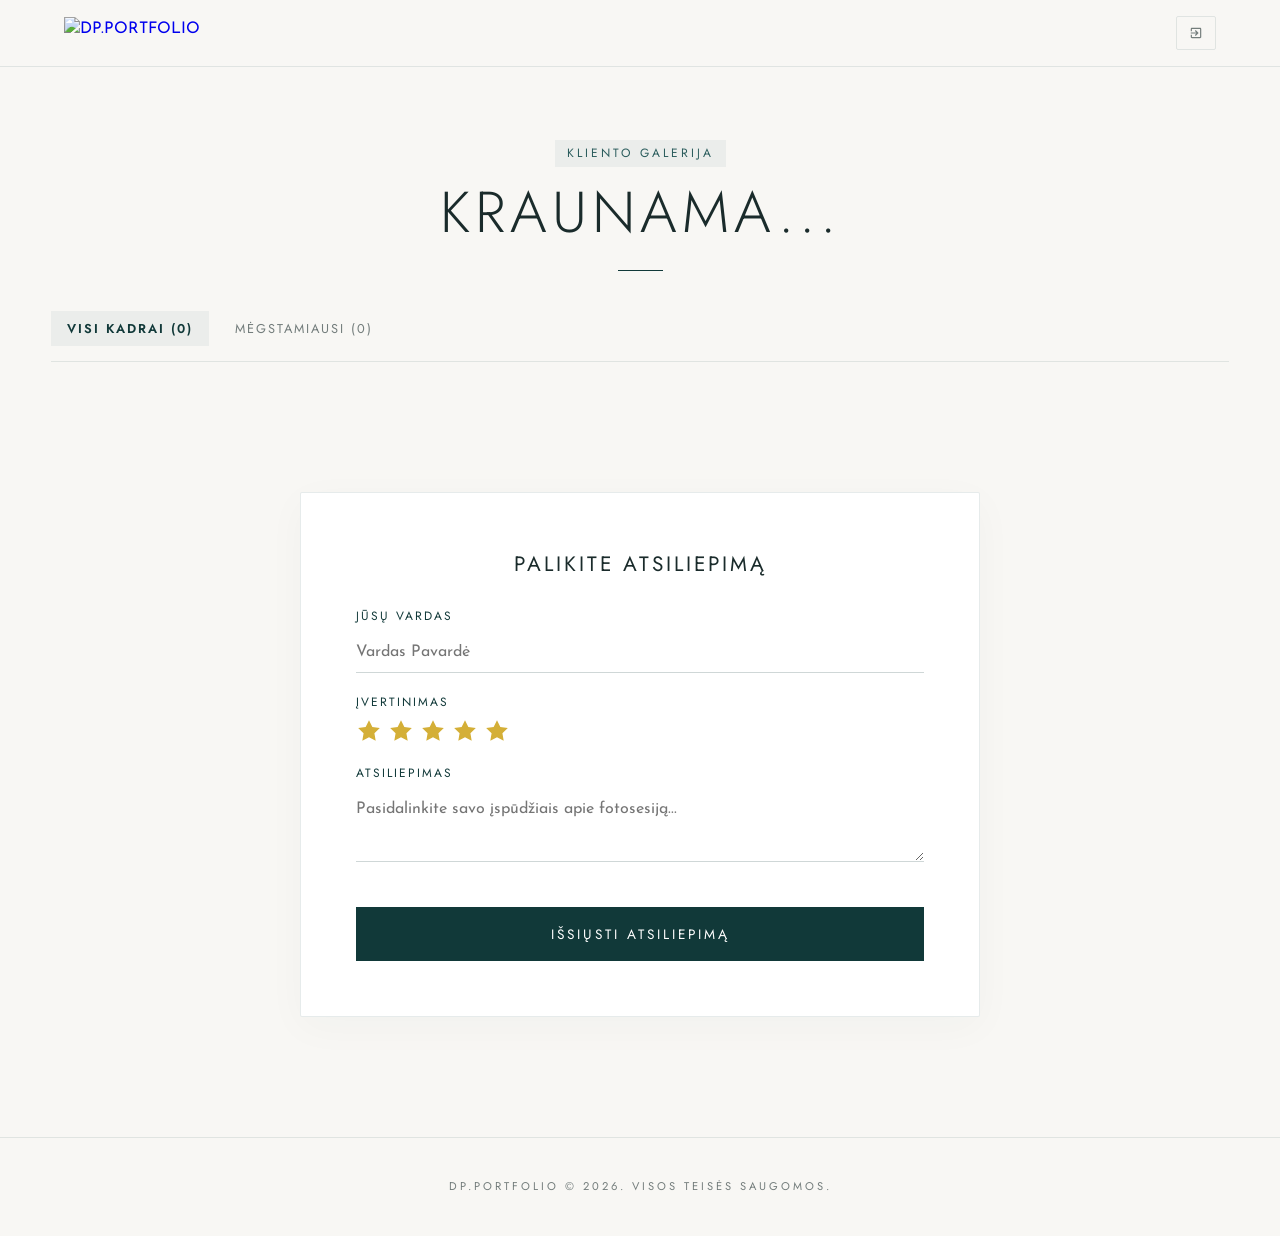
==== commit 4e719d5f: "Update admin.html" ====
--- a/admin.html
+++ b/admin.html
@@ -3,25 +3,27 @@
 <head>
     <meta charset="UTF-8">
     <meta name="viewport" content="width=device-width, initial-scale=1.0, maximum-scale=1.0, user-scalable=no">
-    <title>Valdymo Centras — DP.PORTFOLIO</title>
+    <title>Galerija — DP.PORTFOLIO</title>
+    <link rel="icon" type="image/png" href="https://i.postimg.cc/Xvc3zYGK/dp-logo.png">
+    <link rel="apple-touch-icon" href="https://i.postimg.cc/Xvc3zYGK/dp-logo.png">
     <link href="https://fonts.googleapis.com/css2?family=Josefin+Sans:wght@300;400;500;600&family=Jost:wght@300;400;500;600&display=swap" rel="stylesheet">
     <style>
         :root {
             --bg-color: #F8F7F4;
             --surface-color: #FFFFFF;
-            --surface-hover: #F2EFE9;
+            --secondary-color: #D4C3B3;
             --accent-color: #113939;
             --accent-light: #2A5C5C;
-            --accent-soft: rgba(17, 57, 57, 0.06);
+            --accent-soft: rgba(17, 57, 57, 0.05);
             --text-color: #1A2B2B;
-            --text-muted: rgba(26, 43, 43, 0.55);
+            --text-muted: rgba(26, 43, 43, 0.6);
             --border-color: rgba(17, 57, 57, 0.1);
             --danger-color: #9e2a2b;
             --font-heading: 'Jost', sans-serif;
             --font-body: 'Josefin Sans', sans-serif;
             --radius: 2px;
             --cb: cubic-bezier(0.16, 1, 0.3, 1);
-            --transition: all 0.35s cubic-bezier(0.16, 1, 0.3, 1);
+            --transition: all 0.4s cubic-bezier(0.16, 1, 0.3, 1);
         }
 
         * {
@@ -36,650 +38,568 @@
             color: var(--text-color);
             font-family: var(--font-body);
             -webkit-font-smoothing: antialiased;
-            min-height: 100vh;
-            display: flex;
-            flex-direction: column;
+            overflow-x: hidden;
+            line-height: 1.6;
         }
 
         header {
-            padding: 14px 4vw;
+            position: fixed;
+            top: 0;
+            left: 0;
+            width: 100%;
+            padding: 16px 5vw;
             display: flex;
             justify-content: space-between;
             align-items: center;
+            z-index: 1000;
+            background: rgba(248, 247, 244, 0.95);
+            backdrop-filter: blur(14px);
+            -webkit-backdrop-filter: blur(14px);
             border-bottom: 1px solid var(--border-color);
-            background: rgba(248, 247, 244, 0.96);
-            backdrop-filter: blur(12px);
-            -webkit-backdrop-filter: blur(12px);
-            position: sticky;
-            top: 0;
-            z-index: 100;
+            transition: var(--transition);
         }
 
         .header-logo {
             display: flex;
             align-items: center;
-            gap: 12px;
             text-decoration: none;
         }
 
         .header-logo img {
-            height: clamp(22px, 3.5vw, 28px);
+            height: clamp(24px, 4vw, 32px);
             width: auto;
-        }
-
-        .admin-tag {
-            font-family: var(--font-heading);
-            font-size: 0.65rem;
+            display: block;
+            transition: transform 0.3s var(--cb), opacity 0.3s var(--cb);
+        }
+
+        .header-logo img:hover {
+            opacity: 0.8;
+            transform: scale(1.03);
+        }
+
+        .header-actions {
+            display: flex;
+            align-items: center;
+            gap: 10px;
+        }
+
+        .btn-action {
+            display: inline-flex;
+            align-items: center;
+            gap: 8px;
+            padding: 9px 18px;
+            border: 1px solid var(--accent-color);
+            color: var(--accent-color);
+            font-family: var(--font-heading);
+            text-transform: uppercase;
             letter-spacing: 2px;
-            text-transform: uppercase;
+            font-size: 0.75rem;
+            text-decoration: none;
+            background: transparent;
+            cursor: pointer;
+            transition: var(--transition);
+            border-radius: var(--radius);
+        }
+
+        .btn-action svg {
+            width: 14px;
+            height: 14px;
+            fill: currentColor;
+        }
+
+        .btn-action:hover {
+            background: var(--accent-color);
+            color: #FFFFFF;
+        }
+
+        .btn-exit {
+            border-color: var(--border-color);
+            color: var(--text-muted);
+            padding: 9px 12px;
+        }
+
+        .btn-exit:hover {
+            background: rgba(17, 57, 57, 0.08);
+            border-color: var(--accent-color);
+            color: var(--accent-color);
+        }
+
+        .container {
+            max-width: 1700px;
+            margin: 0 auto;
+            padding: clamp(100px, 12vw, 140px) 4vw 80px 4vw;
+        }
+
+        .hero-info {
+            text-align: center;
+            max-width: 900px;
+            margin: 0 auto 40px auto;
+        }
+
+        .hero-meta-badge {
+            display: inline-block;
+            font-family: var(--font-heading);
+            font-size: 0.75rem;
+            letter-spacing: 3px;
+            text-transform: uppercase;
+            color: var(--accent-light);
+            margin-bottom: 12px;
             background: var(--accent-soft);
+            padding: 4px 12px;
+        }
+
+        .gallery-heading {
+            font-family: var(--font-heading);
+            font-size: clamp(2rem, 5vw, 3.6rem);
+            text-transform: uppercase;
+            letter-spacing: 5px;
+            font-weight: 300;
+            line-height: 1.15;
+            margin-bottom: 10px;
+        }
+
+        .gallery-category {
+            font-size: clamp(0.9rem, 2vw, 1.1rem);
+            letter-spacing: 3px;
+            text-transform: uppercase;
+            color: var(--text-muted);
+            font-weight: 400;
+        }
+
+        .divider {
+            width: 45px;
+            height: 1px;
+            background-color: var(--accent-color);
+            margin: 25px auto 0 auto;
+        }
+
+        .story-card {
+            max-width: 850px;
+            margin: 0 auto 45px auto;
+            background: var(--surface-color);
+            border: 1px solid var(--border-color);
+            padding: clamp(25px, 5vw, 45px);
+            text-align: center;
+            box-shadow: 0 10px 40px rgba(17, 57, 57, 0.02);
+            border-radius: var(--radius);
+        }
+
+        .story-content {
+            font-size: clamp(0.95rem, 2vw, 1.05rem);
+            line-height: 1.8;
+            color: var(--text-color);
+            white-space: pre-line;
+            font-weight: 300;
+        }
+
+        .story-signature {
+            font-family: var(--font-heading);
+            font-size: 0.85rem;
+            letter-spacing: 3px;
+            text-transform: uppercase;
             color: var(--accent-color);
-            padding: 3px 7px;
+            margin-top: 25px;
             font-weight: 500;
         }
 
-        .admin-nav {
-            display: flex;
-            align-items: center;
-            gap: 12px;
-        }
-
-        .user-email {
+        .filter-bar {
+            display: flex;
+            justify-content: space-between;
+            align-items: center;
+            margin-bottom: 30px;
+            border-bottom: 1px solid var(--border-color);
+            padding-bottom: 15px;
+            gap: 15px;
+            flex-wrap: wrap;
+        }
+
+        .filter-tabs {
+            display: flex;
+            gap: 10px;
+        }
+
+        .filter-tab-btn {
+            background: none;
+            border: none;
+            padding: 8px 16px;
+            font-family: var(--font-heading);
+            text-transform: uppercase;
+            letter-spacing: 2px;
             font-size: 0.8rem;
-            letter-spacing: 1px;
             color: var(--text-muted);
+            cursor: pointer;
+            transition: var(--transition);
+        }
+
+        .filter-tab-btn.active {
+            color: var(--accent-color);
+            font-weight: 600;
+            background: var(--accent-soft);
+        }
+
+        .btn-copy-favs {
             display: none;
-        }
-
-        .btn-icon-text {
-            display: inline-flex;
             align-items: center;
             gap: 8px;
-            padding: 8px 16px;
-            border: 1px solid var(--border-color);
             background: transparent;
-            color: var(--text-color);
+            border: 1px solid var(--accent-color);
+            color: var(--accent-color);
+            padding: 8px 14px;
             font-family: var(--font-heading);
             text-transform: uppercase;
             letter-spacing: 2px;
             font-size: 0.75rem;
             cursor: pointer;
             transition: var(--transition);
-            text-decoration: none;
-            border-radius: var(--radius);
-        }
-
-        .btn-icon-text svg {
-            width: 14px;
-            height: 14px;
-            fill: currentColor;
-        }
-
-        .btn-icon-text:hover {
+        }
+
+        .btn-copy-favs:hover {
             background: var(--accent-color);
             color: #FFFFFF;
-            border-color: var(--accent-color);
-        }
-
-        .btn-primary {
+        }
+
+        .gallery-masonry {
+            column-count: 3;
+            column-gap: 20px;
+            padding-bottom: 60px;
+        }
+
+        .photo-card {
+            position: relative;
+            break-inside: avoid;
+            margin-bottom: 20px;
+            cursor: pointer;
+            overflow: hidden;
+            background: #e8e6e3;
+            border-radius: var(--radius);
+            box-shadow: 0 8px 25px rgba(17, 57, 57, 0.03);
+        }
+
+        .photo-card img {
+            width: 100%;
+            display: block;
+            transition: transform 0.8s var(--cb);
+        }
+
+        .photo-hover-overlay {
+            position: absolute;
+            inset: 0;
+            background: rgba(17, 57, 57, 0.35);
+            display: flex;
+            justify-content: center;
+            align-items: center;
+            opacity: 0;
+            transition: opacity 0.3s var(--cb);
+        }
+
+        .photo-hover-overlay svg {
+            width: 32px;
+            height: 32px;
+            fill: #FFFFFF;
+            transform: scale(0.8);
+            transition: transform 0.3s var(--cb);
+        }
+
+        .fav-heart-btn {
+            position: absolute;
+            top: 10px;
+            right: 10px;
+            background: rgba(255, 255, 255, 0.85);
+            border: none;
+            width: 34px;
+            height: 34px;
+            border-radius: 50%;
+            display: flex;
+            align-items: center;
+            justify-content: center;
+            cursor: pointer;
+            z-index: 10;
+            transition: transform 0.2s ease, background 0.2s ease;
+        }
+
+        .fav-heart-btn svg {
+            width: 18px;
+            height: 18px;
+            fill: #777;
+            transition: fill 0.2s ease;
+        }
+
+        .fav-heart-btn.active svg {
+            fill: var(--danger-color);
+        }
+
+        .fav-heart-btn:hover {
+            transform: scale(1.1);
+            background: #FFFFFF;
+        }
+
+        .photo-card:hover img {
+            transform: scale(1.03);
+        }
+
+        .photo-card:hover .photo-hover-overlay {
+            opacity: 1;
+        }
+
+        .photo-card:hover .photo-hover-overlay svg {
+            transform: scale(1);
+        }
+
+        .review-box {
+            max-width: 680px;
+            margin: 40px auto 0 auto;
+            background: var(--surface-color);
+            padding: clamp(30px, 5vw, 55px);
+            border: 1px solid var(--border-color);
+            box-shadow: 0 10px 40px rgba(17, 57, 57, 0.03);
+            border-radius: var(--radius);
+        }
+
+        .review-box h2 {
+            text-align: center;
+            font-family: var(--font-heading);
+            text-transform: uppercase;
+            letter-spacing: 3px;
+            font-size: 1.3rem;
+            margin-bottom: 25px;
+            font-weight: 400;
+        }
+
+        .form-row {
+            margin-bottom: 20px;
+        }
+
+        .label-text {
+            display: block;
+            font-family: var(--font-heading);
+            font-size: 0.75rem;
+            letter-spacing: 2px;
+            text-transform: uppercase;
+            color: var(--accent-color);
+            margin-bottom: 6px;
+        }
+
+        .input-control {
+            width: 100%;
+            padding: 12px 0;
+            background: transparent;
+            border: none;
+            border-bottom: 1px solid rgba(17, 57, 57, 0.2);
+            font-family: var(--font-body);
+            font-size: 1rem;
+            color: var(--text-color);
+            outline: none;
+            transition: border-color 0.3s var(--cb);
+        }
+
+        .input-control:focus {
+            border-bottom-color: var(--accent-color);
+        }
+
+        .stars-container {
+            display: flex;
+            gap: 6px;
+            cursor: pointer;
+            margin-top: 6px;
+        }
+
+        .stars-container svg {
+            width: 26px;
+            height: 26px;
+            fill: #d5d0c8;
+            transition: fill 0.2s ease, transform 0.2s ease;
+        }
+
+        .stars-container svg.active,
+        .stars-container svg.hover {
+            fill: #d4af37;
+        }
+
+        .stars-container svg:hover {
+            transform: scale(1.15);
+        }
+
+        .btn-send-review {
+            width: 100%;
+            margin-top: 15px;
+            padding: 16px;
             background: var(--accent-color);
             color: #FFFFFF;
-            border-color: var(--accent-color);
-        }
-
-        .btn-primary:hover {
+            border: 1px solid var(--accent-color);
+            font-family: var(--font-heading);
+            text-transform: uppercase;
+            letter-spacing: 3px;
+            font-size: 0.85rem;
+            cursor: pointer;
+            transition: var(--transition);
+            display: inline-flex;
+            justify-content: center;
+            align-items: center;
+            gap: 10px;
+        }
+
+        .btn-send-review:hover {
             background: var(--accent-light);
             border-color: var(--accent-light);
         }
 
-        .btn-danger:hover {
-            background: var(--danger-color);
-            border-color: var(--danger-color);
+        .lightbox-modal {
+            position: fixed;
+            inset: 0;
+            background: rgba(8, 12, 12, 0.98);
+            backdrop-filter: blur(15px);
+            -webkit-backdrop-filter: blur(15px);
+            z-index: 2000;
+            display: flex;
+            justify-content: center;
+            align-items: center;
+            opacity: 0;
+            pointer-events: none;
+            transition: opacity 0.35s var(--cb);
+        }
+
+        .lightbox-modal.active {
+            opacity: 1;
+            pointer-events: auto;
+        }
+
+        .lightbox-top {
+            position: absolute;
+            top: 20px;
+            left: 25px;
+            right: 25px;
+            display: flex;
+            justify-content: space-between;
+            align-items: center;
             color: #FFFFFF;
-        }
-
-        main {
-            flex: 1;
-            padding: clamp(20px, 4vw, 40px) 4vw 80px 4vw;
-            max-width: 1600px;
-            width: 100%;
-            margin: 0 auto;
-        }
-
-        .auth-card {
-            max-width: 420px;
-            margin: 80px auto;
-            background: var(--surface-color);
-            padding: clamp(30px, 5vw, 50px);
-            border: 1px solid var(--border-color);
-            box-shadow: 0 10px 40px rgba(17, 57, 57, 0.03);
-            text-align: center;
-        }
-
-        .auth-card h1 {
-            font-family: var(--font-heading);
-            text-transform: uppercase;
-            letter-spacing: 4px;
-            font-size: 1.5rem;
-            margin-bottom: 25px;
-            font-weight: 400;
-        }
-
-        .top-toolbar {
-            display: flex;
-            justify-content: space-between;
-            align-items: center;
-            margin-bottom: 30px;
+            z-index: 2002;
+        }
+
+        .lightbox-idx {
+            font-family: var(--font-heading);
+            letter-spacing: 3px;
+            font-size: 0.85rem;
+            opacity: 0.85;
+        }
+
+        .lightbox-actions {
+            display: flex;
+            align-items: center;
             gap: 15px;
-            flex-wrap: wrap;
-        }
-
-        .page-title {
-            font-family: var(--font-heading);
-            font-size: clamp(1.4rem, 3vw, 1.9rem);
-            letter-spacing: 3px;
-            text-transform: uppercase;
-            font-weight: 400;
-        }
-
-        .stats-bar {
-            display: grid;
-            grid-template-columns: repeat(auto-fit, minmax(180px, 1fr));
-            gap: 15px;
-            margin-bottom: 30px;
-        }
-
-        .stat-item {
-            background: var(--surface-color);
-            padding: 20px;
-            border: 1px solid var(--border-color);
-            border-radius: var(--radius);
-        }
-
-        .stat-label {
-            font-family: var(--font-heading);
-            font-size: 0.7rem;
-            letter-spacing: 2px;
-            text-transform: uppercase;
-            color: var(--text-muted);
-            margin-bottom: 6px;
-        }
-
-        .stat-val {
-            font-family: var(--font-heading);
-            font-size: 1.7rem;
-            font-weight: 500;
-            color: var(--accent-color);
-        }
-
-        .search-box {
-            position: relative;
-            flex: 1;
-            max-width: 400px;
-            min-width: 240px;
-        }
-
-        .search-box input {
-            width: 100%;
-            padding: 12px 16px 12px 38px;
-            background: var(--surface-color);
-            border: 1px solid var(--border-color);
-            font-family: var(--font-body);
-            font-size: 0.9rem;
-            outline: none;
-            transition: var(--transition);
-        }
-
-        .search-box input:focus {
-            border-color: var(--accent-color);
-        }
-
-        .search-box svg {
+        }
+
+        .lb-btn {
+            background: none;
+            border: none;
+            color: #FFFFFF;
+            cursor: pointer;
+            padding: 8px;
+            display: flex;
+            align-items: center;
+            justify-content: center;
+            transition: transform 0.2s ease, opacity 0.2s ease;
+            text-decoration: none;
+        }
+
+        .lb-btn svg {
+            width: 22px;
+            height: 22px;
+            fill: currentColor;
+        }
+
+        .lb-btn.heart-active svg {
+            fill: var(--danger-color);
+        }
+
+        .lb-btn:hover {
+            opacity: 0.7;
+            transform: scale(1.1);
+        }
+
+        .lb-nav {
             position: absolute;
-            left: 12px;
             top: 50%;
             transform: translateY(-50%);
-            width: 16px;
-            height: 16px;
-            fill: var(--text-muted);
-        }
-
-        .project-table-card {
-            background: var(--surface-color);
-            border: 1px solid var(--border-color);
-            overflow: hidden;
-        }
-
-        .project-row {
-            display: grid;
-            grid-template-columns: 80px 2fr 1fr 1fr 140px;
-            align-items: center;
-            padding: 16px 20px;
-            border-bottom: 1px solid var(--border-color);
-            gap: 15px;
-            transition: background 0.2s ease;
-            cursor: pointer;
-        }
-
-        .project-row:last-child {
-            border-bottom: none;
-        }
-
-        .project-row:hover {
-            background: var(--surface-hover);
-        }
-
-        .project-thumb {
-            width: 80px;
-            height: 55px;
-            object-fit: cover;
-            background: #eae8e4;
-            border-radius: var(--radius);
-        }
-
-        .project-meta-main h3 {
-            font-family: var(--font-heading);
-            font-size: 0.95rem;
-            letter-spacing: 2px;
-            text-transform: uppercase;
-            font-weight: 500;
-            margin-bottom: 3px;
-        }
-
-        .project-meta-main p {
-            font-size: 0.75rem;
-            letter-spacing: 1px;
-            color: var(--text-muted);
-            text-transform: uppercase;
-        }
-
-        .pin-tag {
-            display: inline-flex;
-            align-items: center;
-            gap: 6px;
-            background: var(--accent-soft);
-            padding: 4px 10px;
-            font-family: var(--font-heading);
-            font-size: 0.8rem;
-            letter-spacing: 2px;
-            font-weight: 500;
-            color: var(--accent-color);
-            width: fit-content;
-        }
-
-        .row-text {
-            font-size: 0.85rem;
-            letter-spacing: 1px;
-            color: var(--text-muted);
-        }
-
-        .row-actions {
-            display: flex;
-            justify-content: flex-end;
-            gap: 8px;
-        }
-
-        .icon-btn {
-            background: transparent;
-            border: 1px solid var(--border-color);
-            color: var(--text-color);
-            width: 34px;
-            height: 34px;
-            display: flex;
-            align-items: center;
-            justify-content: center;
-            cursor: pointer;
-            transition: var(--transition);
-            text-decoration: none;
-            border-radius: var(--radius);
-        }
-
-        .icon-btn svg {
-            width: 15px;
-            height: 15px;
-            fill: currentColor;
-        }
-
-        .icon-btn:hover {
-            background: var(--accent-color);
-            color: #FFFFFF;
-            border-color: var(--accent-color);
-        }
-
-        .icon-btn.delete-btn:hover {
-            background: var(--danger-color);
-            border-color: var(--danger-color);
-            color: #FFFFFF;
-        }
-
-        .workspace-header {
-            display: flex;
-            justify-content: space-between;
-            align-items: center;
-            margin-bottom: 25px;
-            gap: 15px;
-            flex-wrap: wrap;
-        }
-
-        .back-nav {
-            display: inline-flex;
-            align-items: center;
-            gap: 8px;
-            font-family: var(--font-heading);
-            text-transform: uppercase;
-            font-size: 0.75rem;
-            letter-spacing: 2px;
-            color: var(--text-muted);
-            cursor: pointer;
-            margin-bottom: 10px;
             background: none;
             border: none;
-            transition: color 0.2s ease;
-        }
-
-        .back-nav:hover {
-            color: var(--accent-color);
-        }
-
-        .back-nav svg {
-            width: 14px;
-            height: 14px;
+            color: #FFFFFF;
+            cursor: pointer;
+            padding: 20px;
+            z-index: 2002;
+            transition: transform 0.2s ease, opacity 0.2s ease;
+        }
+
+        .lb-nav svg {
+            width: 30px;
+            height: 30px;
             fill: currentColor;
         }
 
-        .workspace-tabs {
-            display: flex;
-            gap: 8px;
-            border-bottom: 1px solid var(--border-color);
-            margin-bottom: 30px;
-            overflow-x: auto;
-            scrollbar-width: none;
-        }
-
-        .workspace-tabs::-webkit-scrollbar {
-            display: none;
-        }
-
-        .ws-tab-btn {
-            padding: 12px 20px;
-            background: none;
-            border: none;
-            font-family: var(--font-heading);
-            text-transform: uppercase;
-            letter-spacing: 2px;
-            font-size: 0.8rem;
+        .lb-nav:hover {
+            opacity: 0.7;
+            transform: translateY(-50%) scale(1.1);
+        }
+
+        .lb-nav.prev { left: 10px; }
+        .lb-nav.next { right: 10px; }
+
+        .lb-stage {
+            max-width: 92vw;
+            max-height: 88vh;
+            display: flex;
+            justify-content: center;
+            align-items: center;
+        }
+
+        .lb-stage img {
+            max-width: 100%;
+            max-height: 88vh;
+            object-fit: contain;
+            box-shadow: 0 20px 60px rgba(0,0,0,0.6);
+            transition: opacity 0.2s var(--cb);
+        }
+
+        footer {
+            text-align: center;
+            padding: 40px 20px;
+            border-top: 1px solid var(--border-color);
+            margin-top: 40px;
+        }
+
+        footer p {
+            font-family: var(--font-heading);
+            font-size: 0.7rem;
+            letter-spacing: 3px;
             color: var(--text-muted);
-            cursor: pointer;
-            white-space: nowrap;
-            position: relative;
-            transition: color 0.2s ease;
-        }
-
-        .ws-tab-btn.active {
-            color: var(--accent-color);
-            font-weight: 500;
-        }
-
-        .ws-tab-btn.active::after {
-            content: '';
-            position: absolute;
-            bottom: -1px;
-            left: 0;
-            width: 100%;
-            height: 2px;
-            background: var(--accent-color);
-        }
-
-        .ws-grid-toolbar {
-            display: flex;
-            justify-content: space-between;
-            align-items: center;
-            margin-bottom: 20px;
-            gap: 15px;
-            flex-wrap: wrap;
-        }
-
-        .photo-matrix {
-            display: grid;
-            grid-template-columns: repeat(auto-fill, minmax(140px, 1fr));
-            gap: 12px;
-        }
-
-        .photo-cell {
-            position: relative;
-            aspect-ratio: 1 / 1;
-            background: #e8e6e3;
-            overflow: hidden;
-            border-radius: var(--radius);
-        }
-
-        .photo-cell img {
-            width: 100%;
-            height: 100%;
-            object-fit: cover;
-        }
-
-        .photo-cell-delete {
-            position: absolute;
-            top: 6px;
-            right: 6px;
-            background: rgba(10, 15, 15, 0.7);
-            border: none;
-            color: #FFFFFF;
-            width: 26px;
-            height: 26px;
-            display: flex;
-            align-items: center;
-            justify-content: center;
-            cursor: pointer;
-            opacity: 0;
-            transition: opacity 0.2s ease, background 0.2s ease;
-            border-radius: 2px;
-        }
-
-        .photo-cell-delete svg {
-            width: 13px;
-            height: 13px;
-            fill: currentColor;
-        }
-
-        .photo-cell:hover .photo-cell-delete {
-            opacity: 1;
-        }
-
-        .photo-cell-delete:hover {
-            background: var(--danger-color);
-        }
-
-        .form-pane {
-            background: var(--surface-color);
-            border: 1px solid var(--border-color);
-            padding: clamp(25px, 4vw, 40px);
-            max-width: 750px;
-        }
-
-        .form-group {
-            margin-bottom: 22px;
-        }
-
-        .form-label {
-            display: block;
-            font-family: var(--font-heading);
-            font-size: 0.75rem;
-            letter-spacing: 2px;
-            text-transform: uppercase;
-            color: var(--accent-color);
-            margin-bottom: 8px;
-            font-weight: 500;
-        }
-
-        .form-input {
-            width: 100%;
-            padding: 12px 14px;
-            background: var(--bg-color);
-            border: 1px solid var(--border-color);
-            font-family: var(--font-body);
-            font-size: 0.95rem;
-            color: var(--text-color);
-            outline: none;
-            transition: border-color 0.2s ease;
-            border-radius: var(--radius);
-        }
-
-        .form-input:focus {
-            border-color: var(--accent-color);
-        }
-
-        textarea.form-input {
-            min-height: 120px;
-            resize: vertical;
-            line-height: 1.6;
-        }
-
-        .drop-box {
-            border: 2px dashed var(--accent-color);
-            padding: 40px 20px;
-            text-align: center;
-            cursor: pointer;
-            background: var(--accent-soft);
-            transition: background 0.2s ease;
-            border-radius: var(--radius);
-        }
-
-        .drop-box.dragover {
-            background: rgba(17, 57, 57, 0.12);
-        }
-
-        .drop-box p {
-            font-family: var(--font-heading);
-            text-transform: uppercase;
-            letter-spacing: 2px;
-            font-size: 0.8rem;
-            color: var(--accent-color);
-        }
-
-        .progress-indicator {
-            margin-top: 15px;
-            display: none;
-        }
-
-        .progress-bar-rail {
-            width: 100%;
-            height: 6px;
-            background: var(--border-color);
-            overflow: hidden;
-        }
-
-        .progress-bar-thumb {
-            height: 100%;
-            width: 0%;
-            background: var(--accent-color);
-            transition: width 0.2s ease;
-        }
-
-        .progress-caption {
-            font-size: 0.75rem;
-            letter-spacing: 1px;
-            text-align: center;
-            margin-top: 6px;
-            text-transform: uppercase;
-            color: var(--text-muted);
-        }
-
-        .modal-overlay {
-            position: fixed;
-            inset: 0;
-            background: rgba(10, 15, 15, 0.7);
-            backdrop-filter: blur(8px);
-            -webkit-backdrop-filter: blur(8px);
-            z-index: 1000;
-            display: flex;
-            justify-content: center;
-            align-items: center;
-            padding: 20px;
-            opacity: 0;
-            pointer-events: none;
-            transition: opacity 0.3s var(--cb);
-        }
-
-        .modal-overlay.active {
-            opacity: 1;
-            pointer-events: auto;
-        }
-
-        .modal-box {
-            background: var(--surface-color);
-            border: 1px solid var(--border-color);
-            width: 100%;
-            max-width: 620px;
-            max-height: 90vh;
-            overflow-y: auto;
-            padding: clamp(25px, 5vw, 40px);
-            border-radius: var(--radius);
-        }
-
-        .modal-header {
-            display: flex;
-            justify-content: space-between;
-            align-items: center;
-            margin-bottom: 25px;
-        }
-
-        .modal-header h2 {
-            font-family: var(--font-heading);
-            text-transform: uppercase;
-            letter-spacing: 3px;
-            font-size: 1.2rem;
-            font-weight: 500;
-        }
-
-        .modal-close {
-            background: none;
-            border: none;
-            font-size: 1.4rem;
-            cursor: pointer;
-            color: var(--text-muted);
-        }
-
-        .hidden {
-            display: none !important;
-        }
-
-        @media (min-width: 768px) {
-            .user-email {
-                display: inline;
+            text-transform: uppercase;
+        }
+
+        @media (max-width: 1024px) {
+            .gallery-masonry {
+                column-count: 2;
+                column-gap: 15px;
             }
-        }
-
-        @media (max-width: 900px) {
-            .project-row {
-                grid-template-columns: 70px 1.5fr 1fr auto;
+            .photo-card {
+                margin-bottom: 15px;
             }
-            .project-row .row-date {
+        }
+
+        @media (max-width: 640px) {
+            header {
+                padding: 12px 16px;
+            }
+            .btn-action span {
                 display: none;
             }
-        }
-
-        @media (max-width: 640px) {
-            .project-row {
-                grid-template-columns: 60px 1fr auto;
-                padding: 12px 14px;
-                gap: 12px;
+            .btn-action {
+                padding: 8px 10px;
             }
-            .project-row .pin-tag {
-                display: none;
+            .gallery-masonry {
+                column-count: 1;
             }
-            .photo-matrix {
-                grid-template-columns: repeat(auto-fill, minmax(100px, 1fr));
-                gap: 8px;
-            }
-            .top-toolbar {
-                flex-direction: column;
-                align-items: stretch;
-            }
-            .search-box {
-                max-width: 100%;
-            }
+            .lb-nav.prev { left: 2px; }
+            .lb-nav.next { right: 2px; }
+            .lb-nav { padding: 10px; }
         }
     </style>
 </head>
@@ -688,635 +608,374 @@
     <header>
         <a href="/" class="header-logo">
             <img src="https://i.postimg.cc/Xvc3zYGK/dp-logo.png" alt="DP.PORTFOLIO">
-            <span class="admin-tag">Projektai</span>
         </a>
-        <div class="admin-nav hidden" id="headerNav">
-            <span class="user-email" id="userEmailTag"></span>
-            <button class="btn-icon-text btn-danger" id="logoutBtn">
+        <div class="header-actions">
+            <a id="downloadArchiveBtn" href="#" class="btn-action" style="display: none;" target="_blank" download>
+                <svg viewBox="0 0 24 24"><path d="M19.35 10.04C18.67 6.59 15.64 4 12 4 9.11 4 6.6 5.64 5.35 8.04 2.34 8.36 0 10.91 0 14c0 3.31 2.69 6 6 6h13c2.76 0 5-2.24 5-5 0-2.64-2.05-4.78-4.65-4.96zM17 13l-5 5-5-5h3V9h4v4h3z"/></svg>
+                <span>Atsisiųsti viską (.zip)</span>
+            </a>
+            <button id="logoutGalleryBtn" class="btn-action btn-exit" title="Išeiti">
                 <svg viewBox="0 0 24 24"><path d="M10.09 15.59L11.5 17l5-5-5-5-1.41 1.41L12.67 11H3v2h9.67l-2.58 2.59zM19 3H5c-1.11 0-2 .9-2 2v4h2V5h14v14H5v-4H3v4c0 1.1.89 2 2 2h14c1.1 0 2-.9 2-2V5c0-1.1-.89-2-2-2z"/></svg>
-                <span>Atsijungti</span>
             </button>
         </div>
     </header>
 
-    <main>
-        <section id="authSection" class="auth-card">
-            <h1>Prisijungimas</h1>
-            <div class="form-group">
-                <input type="email" id="authEmail" class="form-input" placeholder="dominikphotofficial.lt@gmail.com">
+    <main class="container">
+        <section class="hero-info">
+            <div class="hero-meta-badge" id="heroBadge">Kliento Galerija</div>
+            <h1 class="gallery-heading" id="galleryTitleName">Kraunama...</h1>
+            <p class="gallery-category" id="galleryCategoryName"></p>
+            <div class="divider"></div>
+        </section>
+
+        <section class="story-card" id="storyBox" style="display: none;">
+            <div class="story-content" id="storyText"></div>
+            <div class="story-signature">DP.PORTFOLIO</div>
+        </section>
+
+        <div class="filter-bar">
+            <div class="filter-tabs">
+                <button class="filter-tab-btn active" id="tabAll">Visi kadrai (<span id="countAll">0</span>)</button>
+                <button class="filter-tab-btn" id="tabFavs">Mėgstamiausi (<span id="countFavs">0</span>)</button>
             </div>
-            <div class="form-group">
-                <input type="password" id="authPass" class="form-input" placeholder="Slaptažodis">
-            </div>
-            <button id="authBtn" class="btn-icon-text btn-primary" style="width:100%; justify-content:center; padding:14px;">Prisijungti</button>
-            <p id="authError" style="color:var(--danger-color); font-size:0.75rem; margin-top:15px; letter-spacing:1px; text-transform:uppercase; display:none;"></p>
-        </section>
-
-        <section id="listSection" class="hidden">
-            <div class="top-toolbar">
-                <h1 class="page-title">Projektai</h1>
-                <button class="btn-icon-text btn-primary" id="openCreateModalBtn">
-                    <svg viewBox="0 0 24 24"><path d="M19 13h-6v6h-2v-6H5v-2h6V5h2v6h6v2z"/></svg>
-                    <span>Naujas projektas</span>
-                </button>
-            </div>
-
-            <div class="stats-bar">
-                <div class="stat-item">
-                    <div class="stat-label">Aktyvios galerijos</div>
-                    <div class="stat-val" id="statGalleriesCount">0</div>
+            <button class="btn-copy-favs" id="copyFavsBtn">
+                <svg viewBox="0 0 24 24" style="width:14px; height:14px; fill:currentColor;"><path d="M16 1H4c-1.1 0-2 .9-2 2v14h2V3h12V1zm3 4H8c-1.1 0-2 .9-2 2v14c0 1.1.9 2 2 2h11c1.1 0 2-.9 2-2V7c0-1.1-.9-2-2-2zm0 16H8V7h11v14z"/></svg>
+                <span>Kopijuoti atrinktų sąrašą</span>
+            </button>
+        </div>
+
+        <section class="gallery-masonry" id="photosGrid"></section>
+
+        <section class="review-box">
+            <h2>Palikite atsiliepimą</h2>
+            <form id="clientReviewForm">
+                <div class="form-row">
+                    <label class="label-text">Jūsų vardas</label>
+                    <input type="text" id="rName" class="input-control" placeholder="Vardas Pavardė" required>
                 </div>
-                <div class="stat-item">
-                    <div class="stat-label">Viso kadrų</div>
-                    <div class="stat-val" id="statPhotosCount">0</div>
-                </div>
-                <div class="stat-item">
-                    <div class="stat-label">Atsiliepimai</div>
-                    <div class="stat-val" id="statReviewsCount">0</div>
-                </div>
-            </div>
-
-            <div class="top-toolbar" style="margin-bottom: 20px;">
-                <div class="search-box">
-                    <svg viewBox="0 0 24 24"><path d="M15.5 14h-.79l-.28-.27C15.41 12.59 16 11.11 16 9.5 16 5.91 13.09 3 9.5 3S3 5.91 3 9.5 5.91 16 9.5 16c1.61 0 3.09-.59 4.23-1.57l.27.28v.79l5 4.99L20.49 19l-4.99-5zm-6 0C7.01 14 5 11.99 5 9.5S7.01 5 9.5 5 14 7.01 14 9.5 11.99 14 9.5 14z"/></svg>
-                    <input type="text" id="projectSearchInput" placeholder="Ieškoti projekto arba PIN...">
-                </div>
-            </div>
-
-            <div class="project-table-card" id="projectsContainer"></div>
-        </section>
-
-        <section id="workspaceSection" class="hidden">
-            <button class="back-nav" id="wsBackBtn">
-                <svg viewBox="0 0 24 24"><path d="M20 11H7.83l5.59-5.59L12 4l-8 8 8 8 1.41-1.41L7.83 13H20v-2z"/></svg>
-                <span>Visi projektai</span>
-            </button>
-
-            <div class="workspace-header">
-                <div>
-                    <h1 class="page-title" id="wsGalleryTitle">Kraunama...</h1>
-                    <p id="wsGallerySubtitle" style="font-size:0.85rem; letter-spacing:2px; text-transform:uppercase; color:var(--text-muted); margin-top:4px;"></p>
-                </div>
-                <div style="display:flex; gap:10px; flex-wrap:wrap;">
-                    <button class="btn-icon-text" id="wsShareBtn">
-                        <svg viewBox="0 0 24 24"><path d="M18 16.08c-.76 0-1.44.3-1.96.77L8.91 12.7c.05-.23.09-.46.09-.7s-.04-.47-.09-.7l7.05-4.11c.54.5 1.25.81 2.04.81 1.66 0 3-1.34 3-3s-1.34-3-3-3-3 1.34-3 3c0 .24.04.47.09.7L8.04 9.81C7.5 9.31 6.79 9 6 9c-1.66 0-3 1.34-3 3s1.34 3 3 3c.79 0 1.5-.31 2.04-.81l7.12 4.16c-.05.21-.08.43-.08.65 0 1.61 1.31 2.92 2.92 2.92 1.61 0 2.92-1.31 2.92-2.92s-1.31-2.92-2.92-2.92z"/></svg>
-                        <span>Dalintis PIN</span>
-                    </button>
-                    <button class="btn-icon-text btn-primary" id="wsPreviewBtn">
-                        <svg viewBox="0 0 24 24"><path d="M12 4.5C7 4.5 2.73 7.61 1 12c1.73 4.39 6 7.5 11 7.5s9.27-3.11 11-7.5c-1.73-4.39-6-7.5-11-7.5zM12 17c-2.76 0-5-2.24-5-5s2.24-5 5-5 5 2.24 5 5-2.24 5-5 5zm0-8c-1.66 0-3 1.34-3 3s1.34 3 3 3 3-1.34 3-3-1.34-3-3-3z"/></svg>
-                        <span>Kliento peržiūra</span>
-                    </button>
-                </div>
-            </div>
-
-            <nav class="workspace-tabs">
-                <button class="ws-tab-btn active" data-wstab="wsPhotosTab">Nuotraukos (<span id="wsPhotosCount">0</span>)</button>
-                <button class="ws-tab-btn" data-wstab="wsStoryTab">Aprašymas / Tekstas</button>
-                <button class="ws-tab-btn" data-wstab="wsSettingsTab">Nustatymai</button>
-            </nav>
-
-            <div id="wsPhotosTab" class="ws-tab-content">
-                <div class="ws-grid-toolbar">
-                    <div style="font-family:var(--font-heading); font-size:0.85rem; letter-spacing:2px; text-transform:uppercase;">
-                        Viso failų: <span id="wsPhotosBadge" style="color:var(--accent-color); font-weight:600;">0</span>
-                    </div>
-                    <div>
-                        <button class="btn-icon-text btn-primary" id="wsUploadMoreBtn">
-                            <svg viewBox="0 0 24 24"><path d="M19.35 10.04C18.67 6.59 15.64 4 12 4 9.11 4 6.6 5.64 5.35 8.04 2.34 8.36 0 10.91 0 14c0 3.31 2.69 6 6 6h13c2.76 0 5-2.24 5-5 0-2.64-2.05-4.78-4.65-4.96zM14 13v4h-4v-4H7l5-5 5 5h-3z"/></svg>
-                            <span>Įkelti kadrų</span>
-                        </button>
-                        <input type="file" id="wsFileInput" multiple accept="image/*" class="hidden">
+
+                <div class="form-row">
+                    <label class="label-text">Įvertinimas</label>
+                    <div class="stars-container" id="starsWrapper">
+                        <svg data-rate="1" viewBox="0 0 24 24" class="active"><polygon points="12 2 15.09 8.26 22 9.27 17 14.14 18.18 21.02 12 17.77 5.82 21.02 7 14.14 2 9.27 8.91 8.26 12 2"/></svg>
+                        <svg data-rate="2" viewBox="0 0 24 24" class="active"><polygon points="12 2 15.09 8.26 22 9.27 17 14.14 18.18 21.02 12 17.77 5.82 21.02 7 14.14 2 9.27 8.91 8.26 12 2"/></svg>
+                        <svg data-rate="3" viewBox="0 0 24 24" class="active"><polygon points="12 2 15.09 8.26 22 9.27 17 14.14 18.18 21.02 12 17.77 5.82 21.02 7 14.14 2 9.27 8.91 8.26 12 2"/></svg>
+                        <svg data-rate="4" viewBox="0 0 24 24" class="active"><polygon points="12 2 15.09 8.26 22 9.27 17 14.14 18.18 21.02 12 17.77 5.82 21.02 7 14.14 2 9.27 8.91 8.26 12 2"/></svg>
+                        <svg data-rate="5" viewBox="0 0 24 24" class="active"><polygon points="12 2 15.09 8.26 22 9.27 17 14.14 18.18 21.02 12 17.77 5.82 21.02 7 14.14 2 9.27 8.91 8.26 12 2"/></svg>
                     </div>
                 </div>
 
-                <div class="progress-indicator" id="wsUploadProgress">
-                    <div class="progress-bar-rail">
-                        <div class="progress-bar-thumb" id="wsProgressFill"></div>
-                    </div>
-                    <p class="progress-caption" id="wsProgressText">Įkeliama...</p>
+                <div class="form-row">
+                    <label class="label-text">Atsiliepimas</label>
+                    <textarea id="rComment" class="input-control" rows="3" placeholder="Pasidalinkite savo įspūdžiais apie fotosesiją..." required></textarea>
                 </div>
 
-                <div class="photo-matrix" id="wsPhotosGrid"></div>
-            </div>
-
-            <div id="wsStoryTab" class="ws-tab-content hidden">
-                <div class="form-pane">
-                    <div class="form-group">
-                        <label class="form-label">Fotosesijos istorija / Padėkos tekstas</label>
-                        <textarea id="wsStoryInput" class="form-input" placeholder="Dvi dienas turėjau galimybę būti kartu su stovyklos dalyviais..."></textarea>
-                    </div>
-                    <button class="btn-icon-text btn-primary" id="wsSaveStoryBtn">Išsaugoti tekstą</button>
-                </div>
-            </div>
-
-            <div id="wsSettingsTab" class="ws-tab-content hidden">
-                <div class="form-pane">
-                    <div class="form-group">
-                        <label class="form-label">Projekto pavadinimas</label>
-                        <input type="text" id="wsSetTitle" class="form-input" required>
-                    </div>
-                    <div class="form-group">
-                        <label class="form-label">Kategorija / Potėmė</label>
-                        <input type="text" id="wsSetSubtitle" class="form-input" required>
-                    </div>
-                    <div class="form-group">
-                        <label class="form-label">PIN kodas (6 skaitmenys)</label>
-                        <input type="text" id="wsSetPin" class="form-input" maxlength="6" pattern="[0-9]{6}" required>
-                    </div>
-                    <div class="form-group">
-                        <label class="form-label">Fotosesijos data</label>
-                        <input type="date" id="wsSetDate" class="form-input">
-                    </div>
-                    <div class="form-group">
-                        <label class="form-label">Kliento el. paštas (nebūtina)</label>
-                        <input type="email" id="wsSetEmail" class="form-input" placeholder="klientas@gmail.com">
-                    </div>
-                    <div class="form-group">
-                        <label class="form-label">ZIP Archyvo nuoroda</label>
-                        <input type="url" id="wsSetZip" class="form-input" placeholder="https://drive.google.com/...">
-                    </div>
-                    <div style="display:flex; justify-content:space-between; align-items:center; margin-top:35px; flex-wrap:wrap; gap:15px;">
-                        <button class="btn-icon-text btn-primary" id="wsSaveSettingsBtn">Išsaugoti pakeitimus</button>
-                        <button class="btn-icon-text btn-danger" id="wsDeleteGalleryBtn">Ištrinti projektą</button>
-                    </div>
-                </div>
+                <button type="submit" id="rSubmitBtn" class="btn-send-review">
+                    <span>Išsiųsti atsiliepimą</span>
+                </button>
+            </form>
+
+            <div id="reviewDoneBox" style="display:none; text-align:center; padding:20px 0;">
+                <h3 style="font-family:var(--font-heading); text-transform:uppercase; letter-spacing:2px; margin-bottom:8px;">Ačiū už jūsų įvertinimą!</h3>
+                <p style="font-size:0.9rem; color:var(--text-muted);">Atsiliepimas sėkmingai išsiųstas.</p>
             </div>
         </section>
     </main>
 
-    <div class="modal-overlay" id="createModal">
-        <div class="modal-box">
-            <div class="modal-header">
-                <h2>Naujas projektas</h2>
-                <button class="modal-close" id="closeCreateModalBtn">&times;</button>
+    <div class="lightbox-modal" id="lbModal">
+        <div class="lightbox-top">
+            <span class="lightbox-idx" id="lbCounterText">1 / 1</span>
+            <div class="lightbox-actions">
+                <button class="lb-btn" id="lbHeartBtn" title="Pažymėti širdele">
+                    <svg viewBox="0 0 24 24"><path d="M12 21.35l-1.45-1.32C5.4 15.36 2 12.28 2 8.5 2 5.42 4.42 3 7.5 3c1.74 0 3.41.81 4.5 2.09C13.09 3.81 14.76 3 16.5 3 19.58 3 22 5.42 22 8.5c0 3.78-3.4 6.86-8.55 11.54L12 21.35z"/></svg>
+                </button>
+                <a href="#" id="lbDownloadBtn" class="lb-btn" title="Atsisiųsti nuotrauką" target="_blank" download>
+                    <svg viewBox="0 0 24 24"><path d="M19 9h-4V3H9v6H5l7 7 7-7zM5 18v2h14v-2H5z"/></svg>
+                </a>
+                <button class="lb-btn" id="lbCloseButton" title="Uždaryti">
+                    <svg viewBox="0 0 24 24"><path d="M19 6.41L17.59 5 12 10.59 6.41 5 5 6.41 10.59 12 5 17.59 6.41 19 12 13.41 17.59 19 19 17.59 13.41 12z"/></svg>
+                </button>
             </div>
-            <form id="createGalleryForm">
-                <div class="form-group">
-                    <label class="form-label">Pavadinimas</label>
-                    <input type="text" id="cgTitle" class="form-input" placeholder="Pvz. ŽEIMENOS ŽIRGAI" required>
-                </div>
-                <div class="form-group">
-                    <label class="form-label">Kategorija</label>
-                    <input type="text" id="cgSubtitle" class="form-input" placeholder="Pvz. Vasaros stovyklos fotosesija" required>
-                </div>
-                <div class="form-group">
-                    <label class="form-label">PIN kodas (6 skaitmenys)</label>
-                    <input type="text" id="cgPin" class="form-input" placeholder="123456" maxlength="6" pattern="[0-9]{6}" required>
-                </div>
-                <div class="form-group">
-                    <label class="form-label">Fotosesijos data</label>
-                    <input type="date" id="cgDate" class="form-input">
-                </div>
-                <div class="form-group">
-                    <label class="form-label">ZIP Archyvo nuoroda (nebūtina)</label>
-                    <input type="url" id="cgZip" class="form-input" placeholder="https://...">
-                </div>
-                <div class="form-group">
-                    <label class="form-label">Nuotraukos</label>
-                    <div class="drop-box" id="cgDropBox">
-                        <p id="cgDropLabel">Tempkite nuotraukas čia arba spustelėkite</p>
-                        <input type="file" id="cgFileInput" multiple accept="image/*" class="hidden">
+        </div>
+
+        <button class="lb-nav prev" id="lbLeftBtn">
+            <svg viewBox="0 0 24 24"><path d="M15.41 7.41L14 6l-6 6 6 6 1.41-1.41L10.83 12z"/></svg>
+        </button>
+
+        <div class="lb-stage">
+            <img src="" id="lbDisplayImg" alt="Nuotrauka">
+        </div>
+
+        <button class="lb-nav next" id="lbRightBtn">
+            <svg viewBox="0 0 24 24"><path d="M10 6L8.59 7.41 13.17 12l-4.58 4.59L10 18l6-6z"/></svg>
+        </button>
+    </div>
+
+    <footer>
+        <p>DP.PORTFOLIO &copy; 2026. Visos teisės saugomos.</p>
+    </footer>
+
+    <script type="module">
+        import { db } from './firebase-config.js';
+        import { collection, addDoc } from "https://www.gstatic.com/firebasejs/10.7.1/firebase-firestore.js";
+
+        const raw = sessionStorage.getItem('clientGallery');
+        if (!raw) {
+            window.location.replace('index.html');
+        }
+
+        const data = JSON.parse(raw);
+        const galleryKey = `favs_${data.pin || 'default'}`;
+        let favorites = JSON.parse(localStorage.getItem(galleryKey) || '[]');
+        let currentFilter = 'all';
+
+        document.getElementById('galleryTitleName').innerText = data.title || 'Galerija';
+        document.getElementById('galleryCategoryName').innerText = data.subtitle || '';
+
+        const photos = data.photos || [];
+        const dateStr = data.date ? new Date(data.date).toLocaleDateString('lt-LT') : '';
+        document.getElementById('heroBadge').innerText = `${photos.length} KADRŲ ${dateStr ? '• ' + dateStr : ''}`;
+
+        if (data.description && data.description.trim()) {
+            document.getElementById('storyText').innerText = data.description;
+            document.getElementById('storyBox').style.display = 'block';
+        }
+
+        const zipBtn = document.getElementById('downloadArchiveBtn');
+        if (data.zip_url) {
+            zipBtn.href = data.zip_url;
+            zipBtn.style.display = 'inline-flex';
+        }
+
+        document.getElementById('logoutGalleryBtn').addEventListener('click', () => {
+            sessionStorage.removeItem('clientGallery');
+            window.location.replace('index.html');
+        });
+
+        const grid = document.getElementById('photosGrid');
+        const countAll = document.getElementById('countAll');
+        const countFavs = document.getElementById('countFavs');
+        const tabAll = document.getElementById('tabAll');
+        const tabFavs = document.getElementById('tabFavs');
+        const copyFavsBtn = document.getElementById('copyFavsBtn');
+
+        countAll.innerText = photos.length;
+        countFavs.innerText = favorites.length;
+
+        function updateFavoritesBadge() {
+            countFavs.innerText = favorites.length;
+            localStorage.setItem(galleryKey, JSON.stringify(favorites));
+            copyFavsBtn.style.display = favorites.length > 0 ? 'inline-flex' : 'none';
+        }
+
+        updateFavoritesBadge();
+
+        tabAll.addEventListener('click', () => {
+            currentFilter = 'all';
+            tabAll.classList.add('active');
+            tabFavs.classList.remove('active');
+            renderGrid();
+        });
+
+        tabFavs.addEventListener('click', () => {
+            currentFilter = 'favs';
+            tabFavs.classList.add('active');
+            tabAll.classList.remove('active');
+            renderGrid();
+        });
+
+        copyFavsBtn.addEventListener('click', () => {
+            if (favorites.length === 0) return;
+            const text = `Kliento atrinkti kadrai (${data.title}):\n` + favorites.map((f, i) => `${i + 1}. ${f}`).join('\n');
+            navigator.clipboard.writeText(text);
+            alert(`Atrinktų nuotraukų sąrašas nukopijuotas (${favorites.length} vnt.)!`);
+        });
+
+        let activeDisplayPhotos = [];
+        let currentIdx = 0;
+
+        function renderGrid() {
+            grid.innerHTML = '';
+            activeDisplayPhotos = currentFilter === 'all' 
+                ? photos 
+                : photos.filter(p => favorites.includes(p.full || p.thumb));
+
+            if (activeDisplayPhotos.length === 0) {
+                grid.innerHTML = '<p style="grid-column:1/-1; text-align:center; padding:50px; opacity:0.5; text-transform:uppercase; letter-spacing:2px;">Mėgstamiausių nuotraukų kol kas nėra</p>';
+                return;
+            }
+
+            activeDisplayPhotos.forEach((p, idx) => {
+                const isFav = favorites.includes(p.full || p.thumb);
+                const card = document.createElement('div');
+                card.className = 'photo-card';
+                card.innerHTML = `
+                    <button class="fav-heart-btn ${isFav ? 'active' : ''}" title="Mėgstamiausia">
+                        <svg viewBox="0 0 24 24"><path d="M12 21.35l-1.45-1.32C5.4 15.36 2 12.28 2 8.5 2 5.42 4.42 3 7.5 3c1.74 0 3.41.81 4.5 2.09C13.09 3.81 14.76 3 16.5 3 19.58 3 22 5.42 22 8.5c0 3.78-3.4 6.86-8.55 11.54L12 21.35z"/></svg>
+                    </button>
+                    <img src="${p.thumb}" loading="lazy" alt="Kadras">
+                    <div class="photo-hover-overlay">
+                        <svg viewBox="0 0 24 24"><path d="M15.5 14h-.79l-.28-.27C15.41 12.59 16 11.11 16 9.5 16 5.91 13.09 3 9.5 3S3 5.91 3 9.5 5.91 16 9.5 16c1.61 0 3.09-.59 4.23-1.57l.27.28v.79l5 4.99L20.49 19l-4.99-5zm-6 0C7.01 14 5 11.99 5 9.5S7.01 5 9.5 5 14 7.01 14 9.5 11.99 14 9.5 14z"/></svg>
                     </div>
-                </div>
-                <div class="progress-indicator" id="cgProgress">
-                    <div class="progress-bar-rail">
-                        <div class="progress-bar-thumb" id="cgProgressThumb"></div>
-                    </div>
-                    <p class="progress-caption" id="cgProgressCaption">Įkeliama...</p>
-                </div>
-                <button type="submit" class="btn-icon-text btn-primary" id="cgSubmitBtn" style="width:100%; justify-content:center; padding:15px; margin-top:20px;">Sukurti projektą</button>
-            </form>
-        </div>
-    </div>
-
-    <script type="module">
-        import { auth, db, storage } from './firebase-config.js';
-        import { signInWithEmailAndPassword, signOut, onAuthStateChanged } from "https://www.gstatic.com/firebasejs/10.7.1/firebase-auth.js";
-        import { collection, getDocs, addDoc, updateDoc, deleteDoc, doc, query, orderBy } from "https://www.gstatic.com/firebasejs/10.7.1/firebase-firestore.js";
-        import { ref, uploadBytesResumable, getDownloadURL } from "https://www.gstatic.com/firebasejs/10.7.1/firebase-storage.js";
-
-        const authSection = document.getElementById('authSection');
-        const listSection = document.getElementById('listSection');
-        const workspaceSection = document.getElementById('workspaceSection');
-        const headerNav = document.getElementById('headerNav');
-        const userEmailTag = document.getElementById('userEmailTag');
-        const logoutBtn = document.getElementById('logoutBtn');
-
-        const authEmail = document.getElementById('authEmail');
-        const authPass = document.getElementById('authPass');
-        const authBtn = document.getElementById('authBtn');
-        const authError = document.getElementById('authError');
-
-        const projectsContainer = document.getElementById('projectsContainer');
-        const statGalleriesCount = document.getElementById('statGalleriesCount');
-        const statPhotosCount = document.getElementById('statPhotosCount');
-        const statReviewsCount = document.getElementById('statReviewsCount');
-        const projectSearchInput = document.getElementById('projectSearchInput');
-
-        const createModal = document.getElementById('createModal');
-        const openCreateModalBtn = document.getElementById('openCreateModalBtn');
-        const closeCreateModalBtn = document.getElementById('closeCreateModalBtn');
-        const createGalleryForm = document.getElementById('createGalleryForm');
-        const cgDropBox = document.getElementById('cgDropBox');
-        const cgFileInput = document.getElementById('cgFileInput');
-        const cgDropLabel = document.getElementById('cgDropLabel');
-        const cgProgress = document.getElementById('cgProgress');
-        const cgProgressThumb = document.getElementById('cgProgressThumb');
-        const cgProgressCaption = document.getElementById('cgProgressCaption');
-        const cgSubmitBtn = document.getElementById('cgSubmitBtn');
-
-        let allProjects = [];
-        let activeProject = null;
-        let pendingCreateFiles = [];
-
-        onAuthStateChanged(auth, async (user) => {
-            if (user && user.email === 'dominikphotofficial.lt@gmail.com') {
-                authSection.classList.add('hidden');
-                listSection.classList.remove('hidden');
-                headerNav.classList.remove('hidden');
-                userEmailTag.innerText = user.email;
-                await loadProjects();
+                `;
+
+                card.querySelector('.fav-heart-btn').addEventListener('click', (e) => {
+                    e.stopPropagation();
+                    toggleFavorite(p.full || p.thumb);
+                });
+
+                card.addEventListener('click', () => showLightbox(idx));
+                grid.appendChild(card);
+            });
+        }
+
+        function toggleFavorite(photoUrl) {
+            if (favorites.includes(photoUrl)) {
+                favorites = favorites.filter(u => u !== photoUrl);
             } else {
-                authSection.classList.remove('hidden');
-                listSection.classList.add('hidden');
-                workspaceSection.classList.add('hidden');
-                headerNav.classList.add('hidden');
+                favorites.push(photoUrl);
+            }
+            updateFavoritesBadge();
+            renderGrid();
+            updateLightboxHeart();
+        }
+
+        renderGrid();
+
+        const lbModal = document.getElementById('lbModal');
+        const lbDisplayImg = document.getElementById('lbDisplayImg');
+        const lbCounterText = document.getElementById('lbCounterText');
+        const lbDownloadBtn = document.getElementById('lbDownloadBtn');
+        const lbHeartBtn = document.getElementById('lbHeartBtn');
+        const lbCloseButton = document.getElementById('lbCloseButton');
+        const lbLeftBtn = document.getElementById('lbLeftBtn');
+        const lbRightBtn = document.getElementById('lbRightBtn');
+
+        function showLightbox(idx) {
+            currentIdx = idx;
+            renderLightbox();
+            lbModal.classList.add('active');
+            document.body.style.overflow = 'hidden';
+        }
+
+        function hideLightbox() {
+            lbModal.classList.remove('active');
+            document.body.style.overflow = '';
+        }
+
+        function renderLightbox() {
+            const p = activeDisplayPhotos[currentIdx];
+            if (!p) return;
+
+            lbCounterText.innerText = `${currentIdx + 1} / ${activeDisplayPhotos.length}`;
+            lbDownloadBtn.href = p.full || p.thumb;
+            updateLightboxHeart();
+
+            lbDisplayImg.style.opacity = '0';
+            const cacheImg = new Image();
+            cacheImg.src = p.full || p.thumb;
+            cacheImg.onload = () => {
+                lbDisplayImg.src = cacheImg.src;
+                lbDisplayImg.style.opacity = '1';
+            };
+        }
+
+        function updateLightboxHeart() {
+            const p = activeDisplayPhotos[currentIdx];
+            if (!p) return;
+            const isFav = favorites.includes(p.full || p.thumb);
+            lbHeartBtn.classList.toggle('heart-active', isFav);
+        }
+
+        lbHeartBtn.addEventListener('click', () => {
+            const p = activeDisplayPhotos[currentIdx];
+            if (p) toggleFavorite(p.full || p.thumb);
+        });
+
+        function nextPhoto() {
+            if (!activeDisplayPhotos.length) return;
+            currentIdx = (currentIdx + 1) % activeDisplayPhotos.length;
+            renderLightbox();
+        }
+
+        function prevPhoto() {
+            if (!activeDisplayPhotos.length) return;
+            currentIdx = (currentIdx - 1 + activeDisplayPhotos.length) % activeDisplayPhotos.length;
+            renderLightbox();
+        }
+
+        lbCloseButton.addEventListener('click', hideLightbox);
+        lbRightBtn.addEventListener('click', nextPhoto);
+        lbLeftBtn.addEventListener('click', prevPhoto);
+
+        lbModal.addEventListener('click', (e) => {
+            if (e.target === lbModal || e.target.classList.contains('lb-stage')) {
+                hideLightbox();
             }
         });
 
-        authBtn.addEventListener('click', async () => {
-            const email = authEmail.value.trim();
-            const pass = authPass.value;
-            if (!email || !pass) return;
-
-            authBtn.innerText = 'Tikrinama...';
-            authBtn.disabled = true;
+        document.addEventListener('keydown', (e) => {
+            if (!lbModal.classList.contains('active')) return;
+            if (e.key === 'Escape') hideLightbox();
+            if (e.key === 'ArrowRight') nextPhoto();
+            if (e.key === 'ArrowLeft') prevPhoto();
+        });
+
+        let currentRate = 5;
+        const starNodes = document.querySelectorAll('#starsWrapper svg');
+
+        starNodes.forEach((s) => {
+            s.addEventListener('mouseenter', () => {
+                const r = parseInt(s.dataset.rate);
+                starNodes.forEach(node => {
+                    node.classList.toggle('hover', parseInt(node.dataset.rate) <= r);
+                });
+            });
+
+            s.addEventListener('mouseleave', () => {
+                starNodes.forEach(node => node.classList.remove('hover'));
+            });
+
+            s.addEventListener('click', () => {
+                currentRate = parseInt(s.dataset.rate);
+                starNodes.forEach(node => {
+                    node.classList.toggle('active', parseInt(node.dataset.rate) <= currentRate);
+                });
+            });
+        });
+
+        const reviewForm = document.getElementById('clientReviewForm');
+        const rSubmitBtn = document.getElementById('rSubmitBtn');
+        const reviewDoneBox = document.getElementById('reviewDoneBox');
+
+        reviewForm.addEventListener('submit', async (e) => {
+            e.preventDefault();
+            const name = document.getElementById('rName').value.trim();
+            const text = document.getElementById('rComment').value.trim();
+
+            if (!name || !text) return;
+
+            rSubmitBtn.disabled = true;
+            rSubmitBtn.querySelector('span').innerText = 'Siunčiama...';
+
             try {
-                await signInWithEmailAndPassword(auth, email, pass);
+                await addDoc(collection(db, "reviews"), {
+                    galleryTitle: data.title || '',
+                    name: name,
+                    rating: currentRate,
+                    text: text,
+                    status: 'pending',
+                    date: new Date().toISOString()
+                });
+
+                reviewForm.style.display = 'none';
+                reviewDoneBox.style.display = 'block';
             } catch (err) {
-                authError.innerText = 'Neteisingi prisijungimo duomenys';
-                authError.style.display = 'block';
-            } finally {
-                authBtn.innerText = 'Prisijungti';
-                authBtn.disabled = false;
+                alert('Klaida siunčiant atsiliepimą.');
+                rSubmitBtn.disabled = false;
+                rSubmitBtn.querySelector('span').innerText = 'Išsiųsti atsiliepimą';
             }
         });
-
-        logoutBtn.addEventListener('click', () => signOut(auth));
-
-        async function loadProjects() {
-            const snap = await getDocs(query(collection(db, "galleries"), orderBy("date", "desc")));
-            allProjects = [];
-            let totalPhotos = 0;
-
-            snap.forEach((docSnap) => {
-                const item = { id: docSnap.id, ...docSnap.data() };
-                allProjects.push(item);
-                totalPhotos += (item.photos ? item.photos.length : 0);
-            });
-
-            const rSnap = await getDocs(collection(db, "reviews"));
-            statReviewsCount.innerText = rSnap.size;
-            statGalleriesCount.innerText = allProjects.length;
-            statPhotosCount.innerText = totalPhotos;
-
-            renderProjectList(allProjects);
-        }
-
-        function renderProjectList(list) {
-            projectsContainer.innerHTML = '';
-            if (list.length === 0) {
-                projectsContainer.innerHTML = '<p style="text-align:center; padding:50px; opacity:0.5; text-transform:uppercase; letter-spacing:2px;">Projektų nėra</p>';
-                return;
-            }
-
-            list.forEach((p) => {
-                const cover = (p.photos && p.photos.length > 0) ? p.photos[0].thumb : '';
-                const count = p.photos ? p.photos.length : 0;
-                const dateStr = p.date ? new Date(p.date).toLocaleDateString('lt-LT') : '—';
-
-                const row = document.createElement('div');
-                row.className = 'project-row';
-                row.innerHTML = `
-                    <img src="${cover}" class="project-thumb" alt="Cover">
-                    <div class="project-meta-main">
-                        <h3>${p.title || 'Be pavadinimo'}</h3>
-                        <p>${p.subtitle || ''}</p>
-                    </div>
-                    <div>
-                        <span class="pin-tag">PIN: ${p.pin}</span>
-                    </div>
-                    <div class="row-text row-date">${count} kadrų &bull; ${dateStr}</div>
-                    <div class="row-actions">
-                        <button class="icon-btn btn-open-ws" title="Atidaryti projektą">
-                            <svg viewBox="0 0 24 24"><path d="M3 17.25V21h3.75L17.81 9.94l-3.75-3.75L3 17.25zM20.71 7.04c.39-.39.39-1.02 0-1.41l-2.34-2.34c-.39-.39-1.02-.39-1.41 0l-1.83 1.83 3.75 3.75 1.83-1.83z"/></svg>
-                        </button>
-                        <button class="icon-btn delete-btn btn-del" title="Ištrinti">
-                            <svg viewBox="0 0 24 24"><path d="M6 19c0 1.1.9 2 2 2h8c1.1 0 2-.9 2-2V7H6v12zM19 4h-3.5l-1-1h-5l-1 1H5v2h14V4z"/></svg>
-                        </button>
-                    </div>
-                `;
-
-                row.addEventListener('click', (e) => {
-                    if (!e.target.closest('.row-actions')) {
-                        openWorkspace(p);
-                    }
-                });
-
-                row.querySelector('.btn-open-ws').onclick = (e) => {
-                    e.stopPropagation();
-                    openWorkspace(p);
-                };
-
-                row.querySelector('.btn-del').onclick = async (e) => {
-                    e.stopPropagation();
-                    if (confirm(`Ištrinti projektą "${p.title}"?`)) {
-                        await deleteDoc(doc(db, "galleries", p.id));
-                        await loadProjects();
-                    }
-                };
-
-                projectsContainer.appendChild(row);
-            });
-        }
-
-        projectSearchInput.addEventListener('input', (e) => {
-            const val = e.target.value.toLowerCase().trim();
-            const filtered = allProjects.filter(p => 
-                (p.title && p.title.toLowerCase().includes(val)) ||
-                (p.subtitle && p.subtitle.toLowerCase().includes(val)) ||
-                (p.pin && p.pin.includes(val))
-            );
-            renderProjectList(filtered);
-        });
-
-        openCreateModalBtn.onclick = () => {
-            createGalleryForm.reset();
-            pendingCreateFiles = [];
-            cgDropLabel.innerText = "Tempkite nuotraukas čia arba spustelėkite";
-            cgProgress.style.display = 'none';
-            createModal.classList.add('active');
-        };
-
-        closeCreateModalBtn.onclick = () => createModal.classList.remove('active');
-
-        cgDropBox.onclick = () => cgFileInput.click();
-
-        cgDropBox.ondragover = (e) => { e.preventDefault(); cgDropBox.classList.add('dragover'); };
-        cgDropBox.ondragleave = () => cgDropBox.classList.remove('dragover');
-        cgDropBox.ondrop = (e) => {
-            e.preventDefault();
-            cgDropBox.classList.remove('dragover');
-            pendingCreateFiles = Array.from(e.dataTransfer.files).filter(f => f.type.startsWith('image/'));
-            cgDropLabel.innerText = `Pasirinkta nuotraukų: ${pendingCreateFiles.length}`;
-        };
-
-        cgFileInput.onchange = (e) => {
-            pendingCreateFiles = Array.from(e.target.files);
-            cgDropLabel.innerText = `Pasirinkta nuotraukų: ${pendingCreateFiles.length}`;
-        };
-
-        createGalleryForm.onsubmit = async (e) => {
-            e.preventDefault();
-            const pin = document.getElementById('cgPin').value.trim();
-            const title = document.getElementById('cgTitle').value.trim();
-            const subtitle = document.getElementById('cgSubtitle').value.trim();
-            const date = document.getElementById('cgDate').value || new Date().toISOString().split('T')[0];
-            const zip = document.getElementById('cgZip').value.trim();
-
-            if (pendingCreateFiles.length === 0) {
-                alert("Pridėkite bent vieną nuotrauką");
-                return;
-            }
-
-            cgSubmitBtn.disabled = true;
-            cgProgress.style.display = 'block';
-
-            const uploaded = [];
-            try {
-                for (let i = 0; i < pendingCreateFiles.length; i++) {
-                    const file = pendingCreateFiles[i];
-                    const storageRef = ref(storage, `galleries/${pin}/${Date.now()}_${file.name}`);
-                    const uploadTask = uploadBytesResumable(storageRef, file);
-
-                    await new Promise((resolve, reject) => {
-                        uploadTask.on('state_changed',
-                            (snap) => {
-                                const percent = ((i + (snap.bytesTransferred / snap.totalBytes)) / pendingCreateFiles.length) * 100;
-                                cgProgressThumb.style.width = `${percent}%`;
-                                cgProgressCaption.innerText = `Keliama: ${i + 1} iš ${pendingCreateFiles.length} (${Math.round(percent)}%)`;
-                            },
-                            (err) => reject(err),
-                            async () => {
-                                const url = await getDownloadURL(uploadTask.snapshot.ref);
-                                uploaded.push({ thumb: url, full: url, name: file.name });
-                                resolve();
-                            }
-                        );
-                    });
-                }
-
-                await addDoc(collection(db, "galleries"), {
-                    title,
-                    subtitle,
-                    pin,
-                    date,
-                    zip_url: zip || null,
-                    description: "",
-                    photos: uploaded,
-                    createdAt: new Date().toISOString()
-                });
-
-                createModal.classList.remove('active');
-                cgSubmitBtn.disabled = false;
-                await loadProjects();
-
-            } catch (error) {
-                alert("Klaida įkeliant galeriją.");
-                cgSubmitBtn.disabled = false;
-            }
-        };
-
-        function openWorkspace(gallery) {
-            activeProject = gallery;
-            listSection.classList.add('hidden');
-            workspaceSection.classList.remove('hidden');
-
-            document.getElementById('wsGalleryTitle').innerText = gallery.title || 'Galerija';
-            document.getElementById('wsGallerySubtitle').innerText = gallery.subtitle || '';
-            document.getElementById('wsStoryInput').value = gallery.description || '';
-
-            document.getElementById('wsSetTitle').value = gallery.title || '';
-            document.getElementById('wsSetSubtitle').value = gallery.subtitle || '';
-            document.getElementById('wsSetPin').value = gallery.pin || '';
-            document.getElementById('wsSetDate').value = gallery.date || '';
-            document.getElementById('wsSetEmail').value = gallery.client_email || '';
-            document.getElementById('wsSetZip').value = gallery.zip_url || '';
-
-            renderWorkspacePhotos();
-        }
-
-        document.getElementById('wsBackBtn').onclick = () => {
-            workspaceSection.classList.add('hidden');
-            listSection.classList.remove('hidden');
-            loadProjects();
-        };
-
-        document.querySelectorAll('.ws-tab-btn').forEach(btn => {
-            btn.onclick = () => {
-                document.querySelectorAll('.ws-tab-btn').forEach(b => b.classList.remove('active'));
-                document.querySelectorAll('.ws-tab-content').forEach(c => c.classList.add('hidden'));
-                btn.classList.add('active');
-                document.getElementById(btn.dataset.wstab).classList.remove('hidden');
-            };
-        });
-
-        document.getElementById('wsPreviewBtn').onclick = () => {
-            sessionStorage.setItem('clientGallery', JSON.stringify(activeProject));
-            window.open('/gallery.html', '_blank');
-        };
-
-        document.getElementById('wsShareBtn').onclick = () => {
-            navigator.clipboard.writeText(`PIN: ${activeProject.pin} | clients.dominikphotofficial.lt`);
-            alert(`PIN kodas (${activeProject.pin}) nukopijuotas!`);
-        };
-
-        function renderWorkspacePhotos() {
-            const grid = document.getElementById('wsPhotosGrid');
-            grid.innerHTML = '';
-            const photos = activeProject.photos || [];
-
-            document.getElementById('wsPhotosCount').innerText = photos.length;
-            document.getElementById('wsPhotosBadge').innerText = photos.length;
-
-            photos.forEach((photo, idx) => {
-                const cell = document.createElement('div');
-                cell.className = 'photo-cell';
-                cell.innerHTML = `
-                    <img src="${photo.thumb}" loading="lazy" alt="Photo">
-                    <button class="photo-cell-delete" title="Ištrinti nuotrauką">
-                        <svg viewBox="0 0 24 24"><path d="M19 6.41L17.59 5 12 10.59 6.41 5 5 6.41 10.59 12 5 17.59 6.41 19 12 13.41 17.59 19 19 17.59 13.41 12z"/></svg>
-                    </button>
-                `;
-
-                cell.querySelector('.photo-cell-delete').onclick = async () => {
-                    if (confirm("Ištrinti šią nuotrauką iš galerijos?")) {
-                        activeProject.photos.splice(idx, 1);
-                        await updateDoc(doc(db, "galleries", activeProject.id), {
-                            photos: activeProject.photos
-                        });
-                        renderWorkspacePhotos();
-                    }
-                };
-
-                grid.appendChild(cell);
-            });
-        }
-
-        const wsFileInput = document.getElementById('wsFileInput');
-        const wsUploadMoreBtn = document.getElementById('wsUploadMoreBtn');
-        const wsUploadProgress = document.getElementById('wsUploadProgress');
-        const wsProgressFill = document.getElementById('wsProgressFill');
-        const wsProgressText = document.getElementById('wsProgressText');
-
-        wsUploadMoreBtn.onclick = () => wsFileInput.click();
-
-        wsFileInput.onchange = async (e) => {
-            const files = Array.from(e.target.files);
-            if (files.length === 0) return;
-
-            wsUploadProgress.style.display = 'block';
-            wsUploadMoreBtn.disabled = true;
-
-            try {
-                for (let i = 0; i < files.length; i++) {
-                    const file = files[i];
-                    const storageRef = ref(storage, `galleries/${activeProject.pin}/${Date.now()}_${file.name}`);
-                    const uploadTask = uploadBytesResumable(storageRef, file);
-
-                    await new Promise((resolve, reject) => {
-                        uploadTask.on('state_changed',
-                            (snap) => {
-                                const percent = ((i + (snap.bytesTransferred / snap.totalBytes)) / files.length) * 100;
-                                wsProgressFill.style.width = `${percent}%`;
-                                wsProgressText.innerText = `Keliama: ${i + 1} iš ${files.length} (${Math.round(percent)}%)`;
-                            },
-                            (err) => reject(err),
-                            async () => {
-                                const url = await getDownloadURL(uploadTask.snapshot.ref);
-                                if (!activeProject.photos) activeProject.photos = [];
-                                activeProject.photos.push({ thumb: url, full: url, name: file.name });
-                                resolve();
-                            }
-                        );
-                    });
-                }
-
-                await updateDoc(doc(db, "galleries", activeProject.id), {
-                    photos: activeProject.photos
-                });
-
-                wsUploadProgress.style.display = 'none';
-                wsUploadMoreBtn.disabled = false;
-                wsFileInput.value = '';
-                renderWorkspacePhotos();
-
-            } catch (err) {
-                alert("Klaida papildant galeriją");
-                wsUploadProgress.style.display = 'none';
-                wsUploadMoreBtn.disabled = false;
-            }
-        };
-
-        document.getElementById('wsSaveStoryBtn').onclick = async () => {
-            const text = document.getElementById('wsStoryInput').value;
-            await updateDoc(doc(db, "galleries", activeProject.id), {
-                description: text
-            });
-            activeProject.description = text;
-            alert("Aprašymas sėkmingai išsaugotas!");
-        };
-
-        document.getElementById('wsSaveSettingsBtn').onclick = async () => {
-            const title = document.getElementById('wsSetTitle').value.trim();
-            const subtitle = document.getElementById('wsSetSubtitle').value.trim();
-            const pin = document.getElementById('wsSetPin').value.trim();
-            const date = document.getElementById('wsSetDate').value;
-            const client_email = document.getElementById('wsSetEmail').value.trim();
-            const zip_url = document.getElementById('wsSetZip').value.trim();
-
-            if (!title || pin.length !== 6) return alert("Užpildykite visus privalomus laukus");
-
-            await updateDoc(doc(db, "galleries", activeProject.id), {
-                title,
-                subtitle,
-                pin,
-                date,
-                client_email: client_email || null,
-                zip_url: zip_url || null
-            });
-
-            activeProject.title = title;
-            activeProject.subtitle = subtitle;
-            activeProject.pin = pin;
-            activeProject.date = date;
-            activeProject.client_email = client_email;
-            activeProject.zip_url = zip_url;
-
-            document.getElementById('wsGalleryTitle').innerText = title;
-            document.getElementById('wsGallerySubtitle').innerText = subtitle;
-
-            alert("Nustatymai sėkmingai atnaujinti!");
-        };
-
-        document.getElementById('wsDeleteGalleryBtn').onclick = async () => {
-            if (confirm(`Ar tikrai norite ištrinti visą projektą "${activeProject.title}"?`)) {
-                await deleteDoc(doc(db, "galleries", activeProject.id));
-                workspaceSection.classList.add('hidden');
-                listSection.classList.remove('hidden');
-                await loadProjects();
-            }
-        };
     </script>
 </body>
 </html>
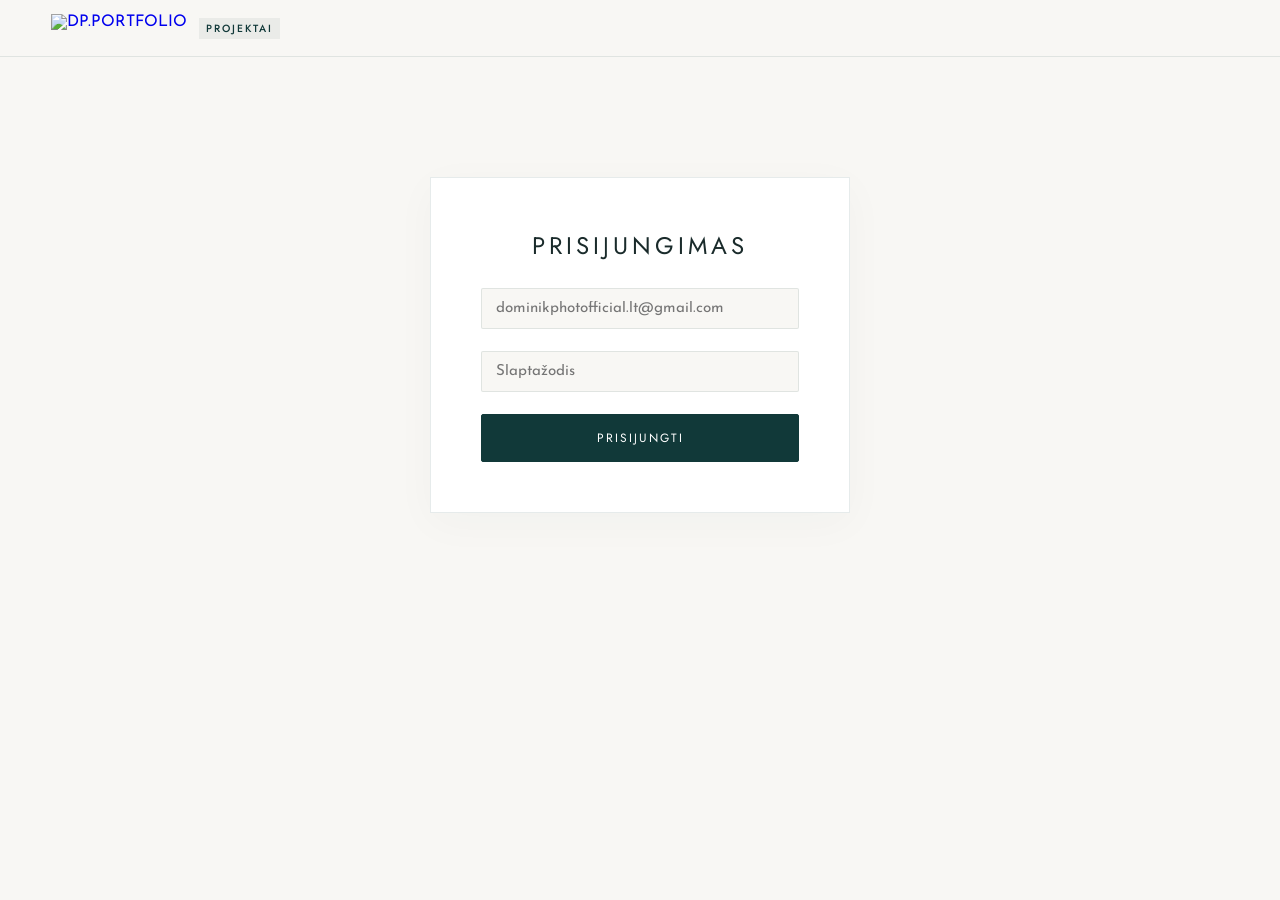
==== commit 5af2ec26: "Update admin.html" ====
--- a/admin.html
+++ b/admin.html
@@ -3,27 +3,25 @@
 <head>
     <meta charset="UTF-8">
     <meta name="viewport" content="width=device-width, initial-scale=1.0, maximum-scale=1.0, user-scalable=no">
-    <title>Galerija — DP.PORTFOLIO</title>
-    <link rel="icon" type="image/png" href="https://i.postimg.cc/Xvc3zYGK/dp-logo.png">
-    <link rel="apple-touch-icon" href="https://i.postimg.cc/Xvc3zYGK/dp-logo.png">
+    <title>Valdymo Centras — DP.PORTFOLIO</title>
     <link href="https://fonts.googleapis.com/css2?family=Josefin+Sans:wght@300;400;500;600&family=Jost:wght@300;400;500;600&display=swap" rel="stylesheet">
     <style>
         :root {
             --bg-color: #F8F7F4;
             --surface-color: #FFFFFF;
-            --secondary-color: #D4C3B3;
+            --surface-hover: #F2EFE9;
             --accent-color: #113939;
             --accent-light: #2A5C5C;
-            --accent-soft: rgba(17, 57, 57, 0.05);
+            --accent-soft: rgba(17, 57, 57, 0.06);
             --text-color: #1A2B2B;
-            --text-muted: rgba(26, 43, 43, 0.6);
+            --text-muted: rgba(26, 43, 43, 0.55);
             --border-color: rgba(17, 57, 57, 0.1);
             --danger-color: #9e2a2b;
             --font-heading: 'Jost', sans-serif;
             --font-body: 'Josefin Sans', sans-serif;
             --radius: 2px;
             --cb: cubic-bezier(0.16, 1, 0.3, 1);
-            --transition: all 0.4s cubic-bezier(0.16, 1, 0.3, 1);
+            --transition: all 0.35s cubic-bezier(0.16, 1, 0.3, 1);
         }
 
         * {
@@ -38,568 +36,650 @@
             color: var(--text-color);
             font-family: var(--font-body);
             -webkit-font-smoothing: antialiased;
-            overflow-x: hidden;
-            line-height: 1.6;
+            min-height: 100vh;
+            display: flex;
+            flex-direction: column;
         }
 
         header {
-            position: fixed;
-            top: 0;
-            left: 0;
-            width: 100%;
-            padding: 16px 5vw;
+            padding: 14px 4vw;
             display: flex;
             justify-content: space-between;
             align-items: center;
-            z-index: 1000;
-            background: rgba(248, 247, 244, 0.95);
-            backdrop-filter: blur(14px);
-            -webkit-backdrop-filter: blur(14px);
             border-bottom: 1px solid var(--border-color);
-            transition: var(--transition);
+            background: rgba(248, 247, 244, 0.96);
+            backdrop-filter: blur(12px);
+            -webkit-backdrop-filter: blur(12px);
+            position: sticky;
+            top: 0;
+            z-index: 100;
         }
 
         .header-logo {
             display: flex;
             align-items: center;
+            gap: 12px;
             text-decoration: none;
         }
 
         .header-logo img {
-            height: clamp(24px, 4vw, 32px);
+            height: clamp(22px, 3.5vw, 28px);
             width: auto;
-            display: block;
-            transition: transform 0.3s var(--cb), opacity 0.3s var(--cb);
-        }
-
-        .header-logo img:hover {
-            opacity: 0.8;
-            transform: scale(1.03);
-        }
-
-        .header-actions {
+        }
+
+        .admin-tag {
+            font-family: var(--font-heading);
+            font-size: 0.65rem;
+            letter-spacing: 2px;
+            text-transform: uppercase;
+            background: var(--accent-soft);
+            color: var(--accent-color);
+            padding: 3px 7px;
+            font-weight: 500;
+        }
+
+        .admin-nav {
             display: flex;
             align-items: center;
-            gap: 10px;
-        }
-
-        .btn-action {
+            gap: 12px;
+        }
+
+        .user-email {
+            font-size: 0.8rem;
+            letter-spacing: 1px;
+            color: var(--text-muted);
+            display: none;
+        }
+
+        .btn-icon-text {
             display: inline-flex;
             align-items: center;
             gap: 8px;
-            padding: 9px 18px;
-            border: 1px solid var(--accent-color);
-            color: var(--accent-color);
+            padding: 8px 16px;
+            border: 1px solid var(--border-color);
+            background: transparent;
+            color: var(--text-color);
             font-family: var(--font-heading);
             text-transform: uppercase;
             letter-spacing: 2px;
             font-size: 0.75rem;
-            text-decoration: none;
-            background: transparent;
             cursor: pointer;
             transition: var(--transition);
+            text-decoration: none;
             border-radius: var(--radius);
         }
 
-        .btn-action svg {
+        .btn-icon-text svg {
             width: 14px;
             height: 14px;
             fill: currentColor;
         }
 
-        .btn-action:hover {
+        .btn-icon-text:hover {
             background: var(--accent-color);
             color: #FFFFFF;
-        }
-
-        .btn-exit {
-            border-color: var(--border-color);
-            color: var(--text-muted);
-            padding: 9px 12px;
-        }
-
-        .btn-exit:hover {
-            background: rgba(17, 57, 57, 0.08);
             border-color: var(--accent-color);
-            color: var(--accent-color);
-        }
-
-        .container {
-            max-width: 1700px;
+        }
+
+        .btn-primary {
+            background: var(--accent-color);
+            color: #FFFFFF;
+            border-color: var(--accent-color);
+        }
+
+        .btn-primary:hover {
+            background: var(--accent-light);
+            border-color: var(--accent-light);
+        }
+
+        .btn-danger:hover {
+            background: var(--danger-color);
+            border-color: var(--danger-color);
+            color: #FFFFFF;
+        }
+
+        main {
+            flex: 1;
+            padding: clamp(20px, 4vw, 40px) 4vw 80px 4vw;
+            max-width: 1600px;
+            width: 100%;
             margin: 0 auto;
-            padding: clamp(100px, 12vw, 140px) 4vw 80px 4vw;
-        }
-
-        .hero-info {
+        }
+
+        .auth-card {
+            max-width: 420px;
+            margin: 80px auto;
+            background: var(--surface-color);
+            padding: clamp(30px, 5vw, 50px);
+            border: 1px solid var(--border-color);
+            box-shadow: 0 10px 40px rgba(17, 57, 57, 0.03);
             text-align: center;
-            max-width: 900px;
-            margin: 0 auto 40px auto;
-        }
-
-        .hero-meta-badge {
-            display: inline-block;
+        }
+
+        .auth-card h1 {
             font-family: var(--font-heading);
-            font-size: 0.75rem;
-            letter-spacing: 3px;
             text-transform: uppercase;
-            color: var(--accent-light);
-            margin-bottom: 12px;
-            background: var(--accent-soft);
-            padding: 4px 12px;
-        }
-
-        .gallery-heading {
-            font-family: var(--font-heading);
-            font-size: clamp(2rem, 5vw, 3.6rem);
-            text-transform: uppercase;
-            letter-spacing: 5px;
-            font-weight: 300;
-            line-height: 1.15;
-            margin-bottom: 10px;
-        }
-
-        .gallery-category {
-            font-size: clamp(0.9rem, 2vw, 1.1rem);
-            letter-spacing: 3px;
-            text-transform: uppercase;
-            color: var(--text-muted);
+            letter-spacing: 4px;
+            font-size: 1.5rem;
+            margin-bottom: 25px;
             font-weight: 400;
         }
 
-        .divider {
-            width: 45px;
-            height: 1px;
-            background-color: var(--accent-color);
-            margin: 25px auto 0 auto;
-        }
-
-        .story-card {
-            max-width: 850px;
-            margin: 0 auto 45px auto;
-            background: var(--surface-color);
-            border: 1px solid var(--border-color);
-            padding: clamp(25px, 5vw, 45px);
-            text-align: center;
-            box-shadow: 0 10px 40px rgba(17, 57, 57, 0.02);
-            border-radius: var(--radius);
-        }
-
-        .story-content {
-            font-size: clamp(0.95rem, 2vw, 1.05rem);
-            line-height: 1.8;
-            color: var(--text-color);
-            white-space: pre-line;
-            font-weight: 300;
-        }
-
-        .story-signature {
-            font-family: var(--font-heading);
-            font-size: 0.85rem;
-            letter-spacing: 3px;
-            text-transform: uppercase;
-            color: var(--accent-color);
-            margin-top: 25px;
-            font-weight: 500;
-        }
-
-        .filter-bar {
+        .top-toolbar {
             display: flex;
             justify-content: space-between;
             align-items: center;
             margin-bottom: 30px;
-            border-bottom: 1px solid var(--border-color);
-            padding-bottom: 15px;
             gap: 15px;
             flex-wrap: wrap;
         }
 
-        .filter-tabs {
+        .page-title {
+            font-family: var(--font-heading);
+            font-size: clamp(1.4rem, 3vw, 1.9rem);
+            letter-spacing: 3px;
+            text-transform: uppercase;
+            font-weight: 400;
+        }
+
+        .stats-bar {
+            display: grid;
+            grid-template-columns: repeat(auto-fit, minmax(180px, 1fr));
+            gap: 15px;
+            margin-bottom: 30px;
+        }
+
+        .stat-item {
+            background: var(--surface-color);
+            padding: 20px;
+            border: 1px solid var(--border-color);
+            border-radius: var(--radius);
+        }
+
+        .stat-label {
+            font-family: var(--font-heading);
+            font-size: 0.7rem;
+            letter-spacing: 2px;
+            text-transform: uppercase;
+            color: var(--text-muted);
+            margin-bottom: 6px;
+        }
+
+        .stat-val {
+            font-family: var(--font-heading);
+            font-size: 1.7rem;
+            font-weight: 500;
+            color: var(--accent-color);
+        }
+
+        .search-box {
+            position: relative;
+            flex: 1;
+            max-width: 400px;
+            min-width: 240px;
+        }
+
+        .search-box input {
+            width: 100%;
+            padding: 12px 16px 12px 38px;
+            background: var(--surface-color);
+            border: 1px solid var(--border-color);
+            font-family: var(--font-body);
+            font-size: 0.9rem;
+            outline: none;
+            transition: var(--transition);
+        }
+
+        .search-box input:focus {
+            border-color: var(--accent-color);
+        }
+
+        .search-box svg {
+            position: absolute;
+            left: 12px;
+            top: 50%;
+            transform: translateY(-50%);
+            width: 16px;
+            height: 16px;
+            fill: var(--text-muted);
+        }
+
+        .project-table-card {
+            background: var(--surface-color);
+            border: 1px solid var(--border-color);
+            overflow: hidden;
+        }
+
+        .project-row {
+            display: grid;
+            grid-template-columns: 80px 2fr 1fr 1fr 140px;
+            align-items: center;
+            padding: 16px 20px;
+            border-bottom: 1px solid var(--border-color);
+            gap: 15px;
+            transition: background 0.2s ease;
+            cursor: pointer;
+        }
+
+        .project-row:last-child {
+            border-bottom: none;
+        }
+
+        .project-row:hover {
+            background: var(--surface-hover);
+        }
+
+        .project-thumb {
+            width: 80px;
+            height: 55px;
+            object-fit: cover;
+            background: #eae8e4;
+            border-radius: var(--radius);
+        }
+
+        .project-meta-main h3 {
+            font-family: var(--font-heading);
+            font-size: 0.95rem;
+            letter-spacing: 2px;
+            text-transform: uppercase;
+            font-weight: 500;
+            margin-bottom: 3px;
+        }
+
+        .project-meta-main p {
+            font-size: 0.75rem;
+            letter-spacing: 1px;
+            color: var(--text-muted);
+            text-transform: uppercase;
+        }
+
+        .pin-tag {
+            display: inline-flex;
+            align-items: center;
+            gap: 6px;
+            background: var(--accent-soft);
+            padding: 4px 10px;
+            font-family: var(--font-heading);
+            font-size: 0.8rem;
+            letter-spacing: 2px;
+            font-weight: 500;
+            color: var(--accent-color);
+            width: fit-content;
+        }
+
+        .row-text {
+            font-size: 0.85rem;
+            letter-spacing: 1px;
+            color: var(--text-muted);
+        }
+
+        .row-actions {
             display: flex;
-            gap: 10px;
-        }
-
-        .filter-tab-btn {
+            justify-content: flex-end;
+            gap: 8px;
+        }
+
+        .icon-btn {
+            background: transparent;
+            border: 1px solid var(--border-color);
+            color: var(--text-color);
+            width: 34px;
+            height: 34px;
+            display: flex;
+            align-items: center;
+            justify-content: center;
+            cursor: pointer;
+            transition: var(--transition);
+            text-decoration: none;
+            border-radius: var(--radius);
+        }
+
+        .icon-btn svg {
+            width: 15px;
+            height: 15px;
+            fill: currentColor;
+        }
+
+        .icon-btn:hover {
+            background: var(--accent-color);
+            color: #FFFFFF;
+            border-color: var(--accent-color);
+        }
+
+        .icon-btn.delete-btn:hover {
+            background: var(--danger-color);
+            border-color: var(--danger-color);
+            color: #FFFFFF;
+        }
+
+        .workspace-header {
+            display: flex;
+            justify-content: space-between;
+            align-items: center;
+            margin-bottom: 25px;
+            gap: 15px;
+            flex-wrap: wrap;
+        }
+
+        .back-nav {
+            display: inline-flex;
+            align-items: center;
+            gap: 8px;
+            font-family: var(--font-heading);
+            text-transform: uppercase;
+            font-size: 0.75rem;
+            letter-spacing: 2px;
+            color: var(--text-muted);
+            cursor: pointer;
+            margin-bottom: 10px;
             background: none;
             border: none;
-            padding: 8px 16px;
+            transition: color 0.2s ease;
+        }
+
+        .back-nav:hover {
+            color: var(--accent-color);
+        }
+
+        .back-nav svg {
+            width: 14px;
+            height: 14px;
+            fill: currentColor;
+        }
+
+        .workspace-tabs {
+            display: flex;
+            gap: 8px;
+            border-bottom: 1px solid var(--border-color);
+            margin-bottom: 30px;
+            overflow-x: auto;
+            scrollbar-width: none;
+        }
+
+        .workspace-tabs::-webkit-scrollbar {
+            display: none;
+        }
+
+        .ws-tab-btn {
+            padding: 12px 20px;
+            background: none;
+            border: none;
             font-family: var(--font-heading);
             text-transform: uppercase;
             letter-spacing: 2px;
             font-size: 0.8rem;
             color: var(--text-muted);
             cursor: pointer;
-            transition: var(--transition);
-        }
-
-        .filter-tab-btn.active {
+            white-space: nowrap;
+            position: relative;
+            transition: color 0.2s ease;
+        }
+
+        .ws-tab-btn.active {
             color: var(--accent-color);
-            font-weight: 600;
-            background: var(--accent-soft);
-        }
-
-        .btn-copy-favs {
-            display: none;
+            font-weight: 500;
+        }
+
+        .ws-tab-btn.active::after {
+            content: '';
+            position: absolute;
+            bottom: -1px;
+            left: 0;
+            width: 100%;
+            height: 2px;
+            background: var(--accent-color);
+        }
+
+        .ws-grid-toolbar {
+            display: flex;
+            justify-content: space-between;
             align-items: center;
-            gap: 8px;
-            background: transparent;
-            border: 1px solid var(--accent-color);
-            color: var(--accent-color);
-            padding: 8px 14px;
-            font-family: var(--font-heading);
-            text-transform: uppercase;
-            letter-spacing: 2px;
-            font-size: 0.75rem;
-            cursor: pointer;
-            transition: var(--transition);
-        }
-
-        .btn-copy-favs:hover {
-            background: var(--accent-color);
+            margin-bottom: 20px;
+            gap: 15px;
+            flex-wrap: wrap;
+        }
+
+        .photo-matrix {
+            display: grid;
+            grid-template-columns: repeat(auto-fill, minmax(140px, 1fr));
+            gap: 12px;
+        }
+
+        .photo-cell {
+            position: relative;
+            aspect-ratio: 1 / 1;
+            background: #e8e6e3;
+            overflow: hidden;
+            border-radius: var(--radius);
+        }
+
+        .photo-cell img {
+            width: 100%;
+            height: 100%;
+            object-fit: cover;
+        }
+
+        .photo-cell-delete {
+            position: absolute;
+            top: 6px;
+            right: 6px;
+            background: rgba(10, 15, 15, 0.7);
+            border: none;
             color: #FFFFFF;
-        }
-
-        .gallery-masonry {
-            column-count: 3;
-            column-gap: 20px;
-            padding-bottom: 60px;
-        }
-
-        .photo-card {
-            position: relative;
-            break-inside: avoid;
-            margin-bottom: 20px;
-            cursor: pointer;
-            overflow: hidden;
-            background: #e8e6e3;
-            border-radius: var(--radius);
-            box-shadow: 0 8px 25px rgba(17, 57, 57, 0.03);
-        }
-
-        .photo-card img {
-            width: 100%;
-            display: block;
-            transition: transform 0.8s var(--cb);
-        }
-
-        .photo-hover-overlay {
-            position: absolute;
-            inset: 0;
-            background: rgba(17, 57, 57, 0.35);
-            display: flex;
-            justify-content: center;
-            align-items: center;
-            opacity: 0;
-            transition: opacity 0.3s var(--cb);
-        }
-
-        .photo-hover-overlay svg {
-            width: 32px;
-            height: 32px;
-            fill: #FFFFFF;
-            transform: scale(0.8);
-            transition: transform 0.3s var(--cb);
-        }
-
-        .fav-heart-btn {
-            position: absolute;
-            top: 10px;
-            right: 10px;
-            background: rgba(255, 255, 255, 0.85);
-            border: none;
-            width: 34px;
-            height: 34px;
-            border-radius: 50%;
+            width: 26px;
+            height: 26px;
             display: flex;
             align-items: center;
             justify-content: center;
             cursor: pointer;
-            z-index: 10;
-            transition: transform 0.2s ease, background 0.2s ease;
-        }
-
-        .fav-heart-btn svg {
-            width: 18px;
-            height: 18px;
-            fill: #777;
-            transition: fill 0.2s ease;
-        }
-
-        .fav-heart-btn.active svg {
-            fill: var(--danger-color);
-        }
-
-        .fav-heart-btn:hover {
-            transform: scale(1.1);
-            background: #FFFFFF;
-        }
-
-        .photo-card:hover img {
-            transform: scale(1.03);
-        }
-
-        .photo-card:hover .photo-hover-overlay {
+            opacity: 0;
+            transition: opacity 0.2s ease, background 0.2s ease;
+            border-radius: 2px;
+        }
+
+        .photo-cell-delete svg {
+            width: 13px;
+            height: 13px;
+            fill: currentColor;
+        }
+
+        .photo-cell:hover .photo-cell-delete {
             opacity: 1;
         }
 
-        .photo-card:hover .photo-hover-overlay svg {
-            transform: scale(1);
-        }
-
-        .review-box {
-            max-width: 680px;
-            margin: 40px auto 0 auto;
+        .photo-cell-delete:hover {
+            background: var(--danger-color);
+        }
+
+        .form-pane {
             background: var(--surface-color);
-            padding: clamp(30px, 5vw, 55px);
             border: 1px solid var(--border-color);
-            box-shadow: 0 10px 40px rgba(17, 57, 57, 0.03);
-            border-radius: var(--radius);
-        }
-
-        .review-box h2 {
-            text-align: center;
-            font-family: var(--font-heading);
-            text-transform: uppercase;
-            letter-spacing: 3px;
-            font-size: 1.3rem;
-            margin-bottom: 25px;
-            font-weight: 400;
-        }
-
-        .form-row {
-            margin-bottom: 20px;
-        }
-
-        .label-text {
+            padding: clamp(25px, 4vw, 40px);
+            max-width: 750px;
+        }
+
+        .form-group {
+            margin-bottom: 22px;
+        }
+
+        .form-label {
             display: block;
             font-family: var(--font-heading);
             font-size: 0.75rem;
             letter-spacing: 2px;
             text-transform: uppercase;
             color: var(--accent-color);
-            margin-bottom: 6px;
-        }
-
-        .input-control {
+            margin-bottom: 8px;
+            font-weight: 500;
+        }
+
+        .form-input {
             width: 100%;
-            padding: 12px 0;
-            background: transparent;
-            border: none;
-            border-bottom: 1px solid rgba(17, 57, 57, 0.2);
+            padding: 12px 14px;
+            background: var(--bg-color);
+            border: 1px solid var(--border-color);
             font-family: var(--font-body);
-            font-size: 1rem;
+            font-size: 0.95rem;
             color: var(--text-color);
             outline: none;
-            transition: border-color 0.3s var(--cb);
-        }
-
-        .input-control:focus {
-            border-bottom-color: var(--accent-color);
-        }
-
-        .stars-container {
+            transition: border-color 0.2s ease;
+            border-radius: var(--radius);
+        }
+
+        .form-input:focus {
+            border-color: var(--accent-color);
+        }
+
+        textarea.form-input {
+            min-height: 120px;
+            resize: vertical;
+            line-height: 1.6;
+        }
+
+        .drop-box {
+            border: 2px dashed var(--accent-color);
+            padding: 40px 20px;
+            text-align: center;
+            cursor: pointer;
+            background: var(--accent-soft);
+            transition: background 0.2s ease;
+            border-radius: var(--radius);
+        }
+
+        .drop-box.dragover {
+            background: rgba(17, 57, 57, 0.12);
+        }
+
+        .drop-box p {
+            font-family: var(--font-heading);
+            text-transform: uppercase;
+            letter-spacing: 2px;
+            font-size: 0.8rem;
+            color: var(--accent-color);
+        }
+
+        .progress-indicator {
+            margin-top: 15px;
+            display: none;
+        }
+
+        .progress-bar-rail {
+            width: 100%;
+            height: 6px;
+            background: var(--border-color);
+            overflow: hidden;
+        }
+
+        .progress-bar-thumb {
+            height: 100%;
+            width: 0%;
+            background: var(--accent-color);
+            transition: width 0.2s ease;
+        }
+
+        .progress-caption {
+            font-size: 0.75rem;
+            letter-spacing: 1px;
+            text-align: center;
+            margin-top: 6px;
+            text-transform: uppercase;
+            color: var(--text-muted);
+        }
+
+        .modal-overlay {
+            position: fixed;
+            inset: 0;
+            background: rgba(10, 15, 15, 0.7);
+            backdrop-filter: blur(8px);
+            -webkit-backdrop-filter: blur(8px);
+            z-index: 1000;
             display: flex;
-            gap: 6px;
-            cursor: pointer;
-            margin-top: 6px;
-        }
-
-        .stars-container svg {
-            width: 26px;
-            height: 26px;
-            fill: #d5d0c8;
-            transition: fill 0.2s ease, transform 0.2s ease;
-        }
-
-        .stars-container svg.active,
-        .stars-container svg.hover {
-            fill: #d4af37;
-        }
-
-        .stars-container svg:hover {
-            transform: scale(1.15);
-        }
-
-        .btn-send-review {
+            justify-content: center;
+            align-items: center;
+            padding: 20px;
+            opacity: 0;
+            pointer-events: none;
+            transition: opacity 0.3s var(--cb);
+        }
+
+        .modal-overlay.active {
+            opacity: 1;
+            pointer-events: auto;
+        }
+
+        .modal-box {
+            background: var(--surface-color);
+            border: 1px solid var(--border-color);
             width: 100%;
-            margin-top: 15px;
-            padding: 16px;
-            background: var(--accent-color);
-            color: #FFFFFF;
-            border: 1px solid var(--accent-color);
+            max-width: 620px;
+            max-height: 90vh;
+            overflow-y: auto;
+            padding: clamp(25px, 5vw, 40px);
+            border-radius: var(--radius);
+        }
+
+        .modal-header {
+            display: flex;
+            justify-content: space-between;
+            align-items: center;
+            margin-bottom: 25px;
+        }
+
+        .modal-header h2 {
             font-family: var(--font-heading);
             text-transform: uppercase;
             letter-spacing: 3px;
-            font-size: 0.85rem;
-            cursor: pointer;
-            transition: var(--transition);
-            display: inline-flex;
-            justify-content: center;
-            align-items: center;
-            gap: 10px;
-        }
-
-        .btn-send-review:hover {
-            background: var(--accent-light);
-            border-color: var(--accent-light);
-        }
-
-        .lightbox-modal {
-            position: fixed;
-            inset: 0;
-            background: rgba(8, 12, 12, 0.98);
-            backdrop-filter: blur(15px);
-            -webkit-backdrop-filter: blur(15px);
-            z-index: 2000;
-            display: flex;
-            justify-content: center;
-            align-items: center;
-            opacity: 0;
-            pointer-events: none;
-            transition: opacity 0.35s var(--cb);
-        }
-
-        .lightbox-modal.active {
-            opacity: 1;
-            pointer-events: auto;
-        }
-
-        .lightbox-top {
-            position: absolute;
-            top: 20px;
-            left: 25px;
-            right: 25px;
-            display: flex;
-            justify-content: space-between;
-            align-items: center;
-            color: #FFFFFF;
-            z-index: 2002;
-        }
-
-        .lightbox-idx {
-            font-family: var(--font-heading);
-            letter-spacing: 3px;
-            font-size: 0.85rem;
-            opacity: 0.85;
-        }
-
-        .lightbox-actions {
-            display: flex;
-            align-items: center;
-            gap: 15px;
-        }
-
-        .lb-btn {
+            font-size: 1.2rem;
+            font-weight: 500;
+        }
+
+        .modal-close {
             background: none;
             border: none;
-            color: #FFFFFF;
+            font-size: 1.4rem;
             cursor: pointer;
-            padding: 8px;
-            display: flex;
-            align-items: center;
-            justify-content: center;
-            transition: transform 0.2s ease, opacity 0.2s ease;
-            text-decoration: none;
-        }
-
-        .lb-btn svg {
-            width: 22px;
-            height: 22px;
-            fill: currentColor;
-        }
-
-        .lb-btn.heart-active svg {
-            fill: var(--danger-color);
-        }
-
-        .lb-btn:hover {
-            opacity: 0.7;
-            transform: scale(1.1);
-        }
-
-        .lb-nav {
-            position: absolute;
-            top: 50%;
-            transform: translateY(-50%);
-            background: none;
-            border: none;
-            color: #FFFFFF;
-            cursor: pointer;
-            padding: 20px;
-            z-index: 2002;
-            transition: transform 0.2s ease, opacity 0.2s ease;
-        }
-
-        .lb-nav svg {
-            width: 30px;
-            height: 30px;
-            fill: currentColor;
-        }
-
-        .lb-nav:hover {
-            opacity: 0.7;
-            transform: translateY(-50%) scale(1.1);
-        }
-
-        .lb-nav.prev { left: 10px; }
-        .lb-nav.next { right: 10px; }
-
-        .lb-stage {
-            max-width: 92vw;
-            max-height: 88vh;
-            display: flex;
-            justify-content: center;
-            align-items: center;
-        }
-
-        .lb-stage img {
-            max-width: 100%;
-            max-height: 88vh;
-            object-fit: contain;
-            box-shadow: 0 20px 60px rgba(0,0,0,0.6);
-            transition: opacity 0.2s var(--cb);
-        }
-
-        footer {
-            text-align: center;
-            padding: 40px 20px;
-            border-top: 1px solid var(--border-color);
-            margin-top: 40px;
-        }
-
-        footer p {
-            font-family: var(--font-heading);
-            font-size: 0.7rem;
-            letter-spacing: 3px;
             color: var(--text-muted);
-            text-transform: uppercase;
-        }
-
-        @media (max-width: 1024px) {
-            .gallery-masonry {
-                column-count: 2;
-                column-gap: 15px;
-            }
-            .photo-card {
-                margin-bottom: 15px;
+        }
+
+        .hidden {
+            display: none !important;
+        }
+
+        @media (min-width: 768px) {
+            .user-email {
+                display: inline;
+            }
+        }
+
+        @media (max-width: 900px) {
+            .project-row {
+                grid-template-columns: 70px 1.5fr 1fr auto;
+            }
+            .project-row .row-date {
+                display: none;
             }
         }
 
         @media (max-width: 640px) {
-            header {
-                padding: 12px 16px;
-            }
-            .btn-action span {
+            .project-row {
+                grid-template-columns: 60px 1fr auto;
+                padding: 12px 14px;
+                gap: 12px;
+            }
+            .project-row .pin-tag {
                 display: none;
             }
-            .btn-action {
-                padding: 8px 10px;
-            }
-            .gallery-masonry {
-                column-count: 1;
-            }
-            .lb-nav.prev { left: 2px; }
-            .lb-nav.next { right: 2px; }
-            .lb-nav { padding: 10px; }
+            .photo-matrix {
+                grid-template-columns: repeat(auto-fill, minmax(100px, 1fr));
+                gap: 8px;
+            }
+            .top-toolbar {
+                flex-direction: column;
+                align-items: stretch;
+            }
+            .search-box {
+                max-width: 100%;
+            }
         }
     </style>
 </head>
@@ -608,374 +688,635 @@
     <header>
         <a href="/" class="header-logo">
             <img src="https://i.postimg.cc/Xvc3zYGK/dp-logo.png" alt="DP.PORTFOLIO">
+            <span class="admin-tag">Projektai</span>
         </a>
-        <div class="header-actions">
-            <a id="downloadArchiveBtn" href="#" class="btn-action" style="display: none;" target="_blank" download>
-                <svg viewBox="0 0 24 24"><path d="M19.35 10.04C18.67 6.59 15.64 4 12 4 9.11 4 6.6 5.64 5.35 8.04 2.34 8.36 0 10.91 0 14c0 3.31 2.69 6 6 6h13c2.76 0 5-2.24 5-5 0-2.64-2.05-4.78-4.65-4.96zM17 13l-5 5-5-5h3V9h4v4h3z"/></svg>
-                <span>Atsisiųsti viską (.zip)</span>
-            </a>
-            <button id="logoutGalleryBtn" class="btn-action btn-exit" title="Išeiti">
+        <div class="admin-nav hidden" id="headerNav">
+            <span class="user-email" id="userEmailTag"></span>
+            <button class="btn-icon-text btn-danger" id="logoutBtn">
                 <svg viewBox="0 0 24 24"><path d="M10.09 15.59L11.5 17l5-5-5-5-1.41 1.41L12.67 11H3v2h9.67l-2.58 2.59zM19 3H5c-1.11 0-2 .9-2 2v4h2V5h14v14H5v-4H3v4c0 1.1.89 2 2 2h14c1.1 0 2-.9 2-2V5c0-1.1-.89-2-2-2z"/></svg>
+                <span>Atsijungti</span>
             </button>
         </div>
     </header>
 
-    <main class="container">
-        <section class="hero-info">
-            <div class="hero-meta-badge" id="heroBadge">Kliento Galerija</div>
-            <h1 class="gallery-heading" id="galleryTitleName">Kraunama...</h1>
-            <p class="gallery-category" id="galleryCategoryName"></p>
-            <div class="divider"></div>
+    <main>
+        <section id="authSection" class="auth-card">
+            <h1>Prisijungimas</h1>
+            <div class="form-group">
+                <input type="email" id="authEmail" class="form-input" placeholder="dominikphotofficial.lt@gmail.com">
+            </div>
+            <div class="form-group">
+                <input type="password" id="authPass" class="form-input" placeholder="Slaptažodis">
+            </div>
+            <button id="authBtn" class="btn-icon-text btn-primary" style="width:100%; justify-content:center; padding:14px;">Prisijungti</button>
+            <p id="authError" style="color:var(--danger-color); font-size:0.75rem; margin-top:15px; letter-spacing:1px; text-transform:uppercase; display:none;"></p>
         </section>
 
-        <section class="story-card" id="storyBox" style="display: none;">
-            <div class="story-content" id="storyText"></div>
-            <div class="story-signature">DP.PORTFOLIO</div>
+        <section id="listSection" class="hidden">
+            <div class="top-toolbar">
+                <h1 class="page-title">Projektai</h1>
+                <button class="btn-icon-text btn-primary" id="openCreateModalBtn">
+                    <svg viewBox="0 0 24 24"><path d="M19 13h-6v6h-2v-6H5v-2h6V5h2v6h6v2z"/></svg>
+                    <span>Naujas projektas</span>
+                </button>
+            </div>
+
+            <div class="stats-bar">
+                <div class="stat-item">
+                    <div class="stat-label">Aktyvios galerijos</div>
+                    <div class="stat-val" id="statGalleriesCount">0</div>
+                </div>
+                <div class="stat-item">
+                    <div class="stat-label">Viso kadrų</div>
+                    <div class="stat-val" id="statPhotosCount">0</div>
+                </div>
+                <div class="stat-item">
+                    <div class="stat-label">Atsiliepimai</div>
+                    <div class="stat-val" id="statReviewsCount">0</div>
+                </div>
+            </div>
+
+            <div class="top-toolbar" style="margin-bottom: 20px;">
+                <div class="search-box">
+                    <svg viewBox="0 0 24 24"><path d="M15.5 14h-.79l-.28-.27C15.41 12.59 16 11.11 16 9.5 16 5.91 13.09 3 9.5 3S3 5.91 3 9.5 5.91 16 9.5 16c1.61 0 3.09-.59 4.23-1.57l.27.28v.79l5 4.99L20.49 19l-4.99-5zm-6 0C7.01 14 5 11.99 5 9.5S7.01 5 9.5 5 14 7.01 14 9.5 11.99 14 9.5 14z"/></svg>
+                    <input type="text" id="projectSearchInput" placeholder="Ieškoti projekto arba PIN...">
+                </div>
+            </div>
+
+            <div class="project-table-card" id="projectsContainer"></div>
         </section>
 
-        <div class="filter-bar">
-            <div class="filter-tabs">
-                <button class="filter-tab-btn active" id="tabAll">Visi kadrai (<span id="countAll">0</span>)</button>
-                <button class="filter-tab-btn" id="tabFavs">Mėgstamiausi (<span id="countFavs">0</span>)</button>
+        <section id="workspaceSection" class="hidden">
+            <button class="back-nav" id="wsBackBtn">
+                <svg viewBox="0 0 24 24"><path d="M20 11H7.83l5.59-5.59L12 4l-8 8 8 8 1.41-1.41L7.83 13H20v-2z"/></svg>
+                <span>Visi projektai</span>
+            </button>
+
+            <div class="workspace-header">
+                <div>
+                    <h1 class="page-title" id="wsGalleryTitle">Kraunama...</h1>
+                    <p id="wsGallerySubtitle" style="font-size:0.85rem; letter-spacing:2px; text-transform:uppercase; color:var(--text-muted); margin-top:4px;"></p>
+                </div>
+                <div style="display:flex; gap:10px; flex-wrap:wrap;">
+                    <button class="btn-icon-text" id="wsShareBtn">
+                        <svg viewBox="0 0 24 24"><path d="M18 16.08c-.76 0-1.44.3-1.96.77L8.91 12.7c.05-.23.09-.46.09-.7s-.04-.47-.09-.7l7.05-4.11c.54.5 1.25.81 2.04.81 1.66 0 3-1.34 3-3s-1.34-3-3-3-3 1.34-3 3c0 .24.04.47.09.7L8.04 9.81C7.5 9.31 6.79 9 6 9c-1.66 0-3 1.34-3 3s1.34 3 3 3c.79 0 1.5-.31 2.04-.81l7.12 4.16c-.05.21-.08.43-.08.65 0 1.61 1.31 2.92 2.92 2.92 1.61 0 2.92-1.31 2.92-2.92s-1.31-2.92-2.92-2.92z"/></svg>
+                        <span>Dalintis PIN</span>
+                    </button>
+                    <button class="btn-icon-text btn-primary" id="wsPreviewBtn">
+                        <svg viewBox="0 0 24 24"><path d="M12 4.5C7 4.5 2.73 7.61 1 12c1.73 4.39 6 7.5 11 7.5s9.27-3.11 11-7.5c-1.73-4.39-6-7.5-11-7.5zM12 17c-2.76 0-5-2.24-5-5s2.24-5 5-5 5 2.24 5 5-2.24 5-5 5zm0-8c-1.66 0-3 1.34-3 3s1.34 3 3 3 3-1.34 3-3-1.34-3-3-3z"/></svg>
+                        <span>Kliento peržiūra</span>
+                    </button>
+                </div>
             </div>
-            <button class="btn-copy-favs" id="copyFavsBtn">
-                <svg viewBox="0 0 24 24" style="width:14px; height:14px; fill:currentColor;"><path d="M16 1H4c-1.1 0-2 .9-2 2v14h2V3h12V1zm3 4H8c-1.1 0-2 .9-2 2v14c0 1.1.9 2 2 2h11c1.1 0 2-.9 2-2V7c0-1.1-.9-2-2-2zm0 16H8V7h11v14z"/></svg>
-                <span>Kopijuoti atrinktų sąrašą</span>
-            </button>
-        </div>
-
-        <section class="gallery-masonry" id="photosGrid"></section>
-
-        <section class="review-box">
-            <h2>Palikite atsiliepimą</h2>
-            <form id="clientReviewForm">
-                <div class="form-row">
-                    <label class="label-text">Jūsų vardas</label>
-                    <input type="text" id="rName" class="input-control" placeholder="Vardas Pavardė" required>
-                </div>
-
-                <div class="form-row">
-                    <label class="label-text">Įvertinimas</label>
-                    <div class="stars-container" id="starsWrapper">
-                        <svg data-rate="1" viewBox="0 0 24 24" class="active"><polygon points="12 2 15.09 8.26 22 9.27 17 14.14 18.18 21.02 12 17.77 5.82 21.02 7 14.14 2 9.27 8.91 8.26 12 2"/></svg>
-                        <svg data-rate="2" viewBox="0 0 24 24" class="active"><polygon points="12 2 15.09 8.26 22 9.27 17 14.14 18.18 21.02 12 17.77 5.82 21.02 7 14.14 2 9.27 8.91 8.26 12 2"/></svg>
-                        <svg data-rate="3" viewBox="0 0 24 24" class="active"><polygon points="12 2 15.09 8.26 22 9.27 17 14.14 18.18 21.02 12 17.77 5.82 21.02 7 14.14 2 9.27 8.91 8.26 12 2"/></svg>
-                        <svg data-rate="4" viewBox="0 0 24 24" class="active"><polygon points="12 2 15.09 8.26 22 9.27 17 14.14 18.18 21.02 12 17.77 5.82 21.02 7 14.14 2 9.27 8.91 8.26 12 2"/></svg>
-                        <svg data-rate="5" viewBox="0 0 24 24" class="active"><polygon points="12 2 15.09 8.26 22 9.27 17 14.14 18.18 21.02 12 17.77 5.82 21.02 7 14.14 2 9.27 8.91 8.26 12 2"/></svg>
-                    </div>
-                </div>
-
-                <div class="form-row">
-                    <label class="label-text">Atsiliepimas</label>
-                    <textarea id="rComment" class="input-control" rows="3" placeholder="Pasidalinkite savo įspūdžiais apie fotosesiją..." required></textarea>
-                </div>
-
-                <button type="submit" id="rSubmitBtn" class="btn-send-review">
-                    <span>Išsiųsti atsiliepimą</span>
-                </button>
-            </form>
-
-            <div id="reviewDoneBox" style="display:none; text-align:center; padding:20px 0;">
-                <h3 style="font-family:var(--font-heading); text-transform:uppercase; letter-spacing:2px; margin-bottom:8px;">Ačiū už jūsų įvertinimą!</h3>
-                <p style="font-size:0.9rem; color:var(--text-muted);">Atsiliepimas sėkmingai išsiųstas.</p>
+
+            <nav class="workspace-tabs">
+                <button class="ws-tab-btn active" data-wstab="wsPhotosTab">Nuotraukos (<span id="wsPhotosCount">0</span>)</button>
+                <button class="ws-tab-btn" data-wstab="wsStoryTab">Aprašymas / Tekstas</button>
+                <button class="ws-tab-btn" data-wstab="wsSettingsTab">Nustatymai</button>
+            </nav>
+
+            <div id="wsPhotosTab" class="ws-tab-content">
+                <div class="ws-grid-toolbar">
+                    <div style="font-family:var(--font-heading); font-size:0.85rem; letter-spacing:2px; text-transform:uppercase;">
+                        Viso failų: <span id="wsPhotosBadge" style="color:var(--accent-color); font-weight:600;">0</span>
+                    </div>
+                    <div>
+                        <button class="btn-icon-text btn-primary" id="wsUploadMoreBtn">
+                            <svg viewBox="0 0 24 24"><path d="M19.35 10.04C18.67 6.59 15.64 4 12 4 9.11 4 6.6 5.64 5.35 8.04 2.34 8.36 0 10.91 0 14c0 3.31 2.69 6 6 6h13c2.76 0 5-2.24 5-5 0-2.64-2.05-4.78-4.65-4.96zM14 13v4h-4v-4H7l5-5 5 5h-3z"/></svg>
+                            <span>Įkelti kadrų</span>
+                        </button>
+                        <input type="file" id="wsFileInput" multiple accept="image/*" class="hidden">
+                    </div>
+                </div>
+
+                <div class="progress-indicator" id="wsUploadProgress">
+                    <div class="progress-bar-rail">
+                        <div class="progress-bar-thumb" id="wsProgressFill"></div>
+                    </div>
+                    <p class="progress-caption" id="wsProgressText">Įkeliama...</p>
+                </div>
+
+                <div class="photo-matrix" id="wsPhotosGrid"></div>
+            </div>
+
+            <div id="wsStoryTab" class="ws-tab-content hidden">
+                <div class="form-pane">
+                    <div class="form-group">
+                        <label class="form-label">Fotosesijos istorija / Padėkos tekstas</label>
+                        <textarea id="wsStoryInput" class="form-input" placeholder="Dvi dienas turėjau galimybę būti kartu su stovyklos dalyviais..."></textarea>
+                    </div>
+                    <button class="btn-icon-text btn-primary" id="wsSaveStoryBtn">Išsaugoti tekstą</button>
+                </div>
+            </div>
+
+            <div id="wsSettingsTab" class="ws-tab-content hidden">
+                <div class="form-pane">
+                    <div class="form-group">
+                        <label class="form-label">Projekto pavadinimas</label>
+                        <input type="text" id="wsSetTitle" class="form-input" required>
+                    </div>
+                    <div class="form-group">
+                        <label class="form-label">Kategorija / Potėmė</label>
+                        <input type="text" id="wsSetSubtitle" class="form-input" required>
+                    </div>
+                    <div class="form-group">
+                        <label class="form-label">PIN kodas (6 skaitmenys)</label>
+                        <input type="text" id="wsSetPin" class="form-input" maxlength="6" pattern="[0-9]{6}" required>
+                    </div>
+                    <div class="form-group">
+                        <label class="form-label">Fotosesijos data</label>
+                        <input type="date" id="wsSetDate" class="form-input">
+                    </div>
+                    <div class="form-group">
+                        <label class="form-label">Kliento el. paštas (nebūtina)</label>
+                        <input type="email" id="wsSetEmail" class="form-input" placeholder="klientas@gmail.com">
+                    </div>
+                    <div class="form-group">
+                        <label class="form-label">ZIP Archyvo nuoroda</label>
+                        <input type="url" id="wsSetZip" class="form-input" placeholder="https://drive.google.com/...">
+                    </div>
+                    <div style="display:flex; justify-content:space-between; align-items:center; margin-top:35px; flex-wrap:wrap; gap:15px;">
+                        <button class="btn-icon-text btn-primary" id="wsSaveSettingsBtn">Išsaugoti pakeitimus</button>
+                        <button class="btn-icon-text btn-danger" id="wsDeleteGalleryBtn">Ištrinti projektą</button>
+                    </div>
+                </div>
             </div>
         </section>
     </main>
 
-    <div class="lightbox-modal" id="lbModal">
-        <div class="lightbox-top">
-            <span class="lightbox-idx" id="lbCounterText">1 / 1</span>
-            <div class="lightbox-actions">
-                <button class="lb-btn" id="lbHeartBtn" title="Pažymėti širdele">
-                    <svg viewBox="0 0 24 24"><path d="M12 21.35l-1.45-1.32C5.4 15.36 2 12.28 2 8.5 2 5.42 4.42 3 7.5 3c1.74 0 3.41.81 4.5 2.09C13.09 3.81 14.76 3 16.5 3 19.58 3 22 5.42 22 8.5c0 3.78-3.4 6.86-8.55 11.54L12 21.35z"/></svg>
-                </button>
-                <a href="#" id="lbDownloadBtn" class="lb-btn" title="Atsisiųsti nuotrauką" target="_blank" download>
-                    <svg viewBox="0 0 24 24"><path d="M19 9h-4V3H9v6H5l7 7 7-7zM5 18v2h14v-2H5z"/></svg>
-                </a>
-                <button class="lb-btn" id="lbCloseButton" title="Uždaryti">
-                    <svg viewBox="0 0 24 24"><path d="M19 6.41L17.59 5 12 10.59 6.41 5 5 6.41 10.59 12 5 17.59 6.41 19 12 13.41 17.59 19 19 17.59 13.41 12z"/></svg>
-                </button>
+    <div class="modal-overlay" id="createModal">
+        <div class="modal-box">
+            <div class="modal-header">
+                <h2>Naujas projektas</h2>
+                <button class="modal-close" id="closeCreateModalBtn">&times;</button>
             </div>
+            <form id="createGalleryForm">
+                <div class="form-group">
+                    <label class="form-label">Pavadinimas</label>
+                    <input type="text" id="cgTitle" class="form-input" placeholder="Pvz. ŽEIMENOS ŽIRGAI" required>
+                </div>
+                <div class="form-group">
+                    <label class="form-label">Kategorija</label>
+                    <input type="text" id="cgSubtitle" class="form-input" placeholder="Pvz. Vasaros stovyklos fotosesija" required>
+                </div>
+                <div class="form-group">
+                    <label class="form-label">PIN kodas (6 skaitmenys)</label>
+                    <input type="text" id="cgPin" class="form-input" placeholder="123456" maxlength="6" pattern="[0-9]{6}" required>
+                </div>
+                <div class="form-group">
+                    <label class="form-label">Fotosesijos data</label>
+                    <input type="date" id="cgDate" class="form-input">
+                </div>
+                <div class="form-group">
+                    <label class="form-label">ZIP Archyvo nuoroda (nebūtina)</label>
+                    <input type="url" id="cgZip" class="form-input" placeholder="https://...">
+                </div>
+                <div class="form-group">
+                    <label class="form-label">Nuotraukos</label>
+                    <div class="drop-box" id="cgDropBox">
+                        <p id="cgDropLabel">Tempkite nuotraukas čia arba spustelėkite</p>
+                        <input type="file" id="cgFileInput" multiple accept="image/*" class="hidden">
+                    </div>
+                </div>
+                <div class="progress-indicator" id="cgProgress">
+                    <div class="progress-bar-rail">
+                        <div class="progress-bar-thumb" id="cgProgressThumb"></div>
+                    </div>
+                    <p class="progress-caption" id="cgProgressCaption">Įkeliama...</p>
+                </div>
+                <button type="submit" class="btn-icon-text btn-primary" id="cgSubmitBtn" style="width:100%; justify-content:center; padding:15px; margin-top:20px;">Sukurti projektą</button>
+            </form>
         </div>
-
-        <button class="lb-nav prev" id="lbLeftBtn">
-            <svg viewBox="0 0 24 24"><path d="M15.41 7.41L14 6l-6 6 6 6 1.41-1.41L10.83 12z"/></svg>
-        </button>
-
-        <div class="lb-stage">
-            <img src="" id="lbDisplayImg" alt="Nuotrauka">
-        </div>
-
-        <button class="lb-nav next" id="lbRightBtn">
-            <svg viewBox="0 0 24 24"><path d="M10 6L8.59 7.41 13.17 12l-4.58 4.59L10 18l6-6z"/></svg>
-        </button>
     </div>
 
-    <footer>
-        <p>DP.PORTFOLIO &copy; 2026. Visos teisės saugomos.</p>
-    </footer>
-
     <script type="module">
-        import { db } from './firebase-config.js';
-        import { collection, addDoc } from "https://www.gstatic.com/firebasejs/10.7.1/firebase-firestore.js";
-
-        const raw = sessionStorage.getItem('clientGallery');
-        if (!raw) {
-            window.location.replace('index.html');
-        }
-
-        const data = JSON.parse(raw);
-        const galleryKey = `favs_${data.pin || 'default'}`;
-        let favorites = JSON.parse(localStorage.getItem(galleryKey) || '[]');
-        let currentFilter = 'all';
-
-        document.getElementById('galleryTitleName').innerText = data.title || 'Galerija';
-        document.getElementById('galleryCategoryName').innerText = data.subtitle || '';
-
-        const photos = data.photos || [];
-        const dateStr = data.date ? new Date(data.date).toLocaleDateString('lt-LT') : '';
-        document.getElementById('heroBadge').innerText = `${photos.length} KADRŲ ${dateStr ? '• ' + dateStr : ''}`;
-
-        if (data.description && data.description.trim()) {
-            document.getElementById('storyText').innerText = data.description;
-            document.getElementById('storyBox').style.display = 'block';
-        }
-
-        const zipBtn = document.getElementById('downloadArchiveBtn');
-        if (data.zip_url) {
-            zipBtn.href = data.zip_url;
-            zipBtn.style.display = 'inline-flex';
-        }
-
-        document.getElementById('logoutGalleryBtn').addEventListener('click', () => {
-            sessionStorage.removeItem('clientGallery');
-            window.location.replace('index.html');
+        import { auth, db, storage } from './firebase-config.js';
+        import { signInWithEmailAndPassword, signOut, onAuthStateChanged } from "https://www.gstatic.com/firebasejs/10.7.1/firebase-auth.js";
+        import { collection, getDocs, addDoc, updateDoc, deleteDoc, doc, query, orderBy } from "https://www.gstatic.com/firebasejs/10.7.1/firebase-firestore.js";
+        import { ref, uploadBytesResumable, getDownloadURL } from "https://www.gstatic.com/firebasejs/10.7.1/firebase-storage.js";
+
+        const authSection = document.getElementById('authSection');
+        const listSection = document.getElementById('listSection');
+        const workspaceSection = document.getElementById('workspaceSection');
+        const headerNav = document.getElementById('headerNav');
+        const userEmailTag = document.getElementById('userEmailTag');
+        const logoutBtn = document.getElementById('logoutBtn');
+
+        const authEmail = document.getElementById('authEmail');
+        const authPass = document.getElementById('authPass');
+        const authBtn = document.getElementById('authBtn');
+        const authError = document.getElementById('authError');
+
+        const projectsContainer = document.getElementById('projectsContainer');
+        const statGalleriesCount = document.getElementById('statGalleriesCount');
+        const statPhotosCount = document.getElementById('statPhotosCount');
+        const statReviewsCount = document.getElementById('statReviewsCount');
+        const projectSearchInput = document.getElementById('projectSearchInput');
+
+        const createModal = document.getElementById('createModal');
+        const openCreateModalBtn = document.getElementById('openCreateModalBtn');
+        const closeCreateModalBtn = document.getElementById('closeCreateModalBtn');
+        const createGalleryForm = document.getElementById('createGalleryForm');
+        const cgDropBox = document.getElementById('cgDropBox');
+        const cgFileInput = document.getElementById('cgFileInput');
+        const cgDropLabel = document.getElementById('cgDropLabel');
+        const cgProgress = document.getElementById('cgProgress');
+        const cgProgressThumb = document.getElementById('cgProgressThumb');
+        const cgProgressCaption = document.getElementById('cgProgressCaption');
+        const cgSubmitBtn = document.getElementById('cgSubmitBtn');
+
+        let allProjects = [];
+        let activeProject = null;
+        let pendingCreateFiles = [];
+
+        onAuthStateChanged(auth, async (user) => {
+            if (user && user.email === 'dominikphotofficial.lt@gmail.com') {
+                authSection.classList.add('hidden');
+                listSection.classList.remove('hidden');
+                headerNav.classList.remove('hidden');
+                userEmailTag.innerText = user.email;
+                await loadProjects();
+            } else {
+                authSection.classList.remove('hidden');
+                listSection.classList.add('hidden');
+                workspaceSection.classList.add('hidden');
+                headerNav.classList.add('hidden');
+            }
         });
 
-        const grid = document.getElementById('photosGrid');
-        const countAll = document.getElementById('countAll');
-        const countFavs = document.getElementById('countFavs');
-        const tabAll = document.getElementById('tabAll');
-        const tabFavs = document.getElementById('tabFavs');
-        const copyFavsBtn = document.getElementById('copyFavsBtn');
-
-        countAll.innerText = photos.length;
-        countFavs.innerText = favorites.length;
-
-        function updateFavoritesBadge() {
-            countFavs.innerText = favorites.length;
-            localStorage.setItem(galleryKey, JSON.stringify(favorites));
-            copyFavsBtn.style.display = favorites.length > 0 ? 'inline-flex' : 'none';
-        }
-
-        updateFavoritesBadge();
-
-        tabAll.addEventListener('click', () => {
-            currentFilter = 'all';
-            tabAll.classList.add('active');
-            tabFavs.classList.remove('active');
-            renderGrid();
+        authBtn.addEventListener('click', async () => {
+            const email = authEmail.value.trim();
+            const pass = authPass.value;
+            if (!email || !pass) return;
+
+            authBtn.innerText = 'Tikrinama...';
+            authBtn.disabled = true;
+            try {
+                await signInWithEmailAndPassword(auth, email, pass);
+            } catch (err) {
+                authError.innerText = 'Neteisingi prisijungimo duomenys';
+                authError.style.display = 'block';
+            } finally {
+                authBtn.innerText = 'Prisijungti';
+                authBtn.disabled = false;
+            }
         });
 
-        tabFavs.addEventListener('click', () => {
-            currentFilter = 'favs';
-            tabFavs.classList.add('active');
-            tabAll.classList.remove('active');
-            renderGrid();
+        logoutBtn.addEventListener('click', () => signOut(auth));
+
+        async function loadProjects() {
+            const snap = await getDocs(query(collection(db, "galleries"), orderBy("date", "desc")));
+            allProjects = [];
+            let totalPhotos = 0;
+
+            snap.forEach((docSnap) => {
+                const item = { id: docSnap.id, ...docSnap.data() };
+                allProjects.push(item);
+                totalPhotos += (item.photos ? item.photos.length : 0);
+            });
+
+            const rSnap = await getDocs(collection(db, "reviews"));
+            statReviewsCount.innerText = rSnap.size;
+            statGalleriesCount.innerText = allProjects.length;
+            statPhotosCount.innerText = totalPhotos;
+
+            renderProjectList(allProjects);
+        }
+
+        function renderProjectList(list) {
+            projectsContainer.innerHTML = '';
+            if (list.length === 0) {
+                projectsContainer.innerHTML = '<p style="text-align:center; padding:50px; opacity:0.5; text-transform:uppercase; letter-spacing:2px;">Projektų nėra</p>';
+                return;
+            }
+
+            list.forEach((p) => {
+                const cover = (p.photos && p.photos.length > 0) ? p.photos[0].thumb : '';
+                const count = p.photos ? p.photos.length : 0;
+                const dateStr = p.date ? new Date(p.date).toLocaleDateString('lt-LT') : '—';
+
+                const row = document.createElement('div');
+                row.className = 'project-row';
+                row.innerHTML = `
+                    <img src="${cover}" class="project-thumb" alt="Cover">
+                    <div class="project-meta-main">
+                        <h3>${p.title || 'Be pavadinimo'}</h3>
+                        <p>${p.subtitle || ''}</p>
+                    </div>
+                    <div>
+                        <span class="pin-tag">PIN: ${p.pin}</span>
+                    </div>
+                    <div class="row-text row-date">${count} kadrų &bull; ${dateStr}</div>
+                    <div class="row-actions">
+                        <button class="icon-btn btn-open-ws" title="Atidaryti projektą">
+                            <svg viewBox="0 0 24 24"><path d="M3 17.25V21h3.75L17.81 9.94l-3.75-3.75L3 17.25zM20.71 7.04c.39-.39.39-1.02 0-1.41l-2.34-2.34c-.39-.39-1.02-.39-1.41 0l-1.83 1.83 3.75 3.75 1.83-1.83z"/></svg>
+                        </button>
+                        <button class="icon-btn delete-btn btn-del" title="Ištrinti">
+                            <svg viewBox="0 0 24 24"><path d="M6 19c0 1.1.9 2 2 2h8c1.1 0 2-.9 2-2V7H6v12zM19 4h-3.5l-1-1h-5l-1 1H5v2h14V4z"/></svg>
+                        </button>
+                    </div>
+                `;
+
+                row.addEventListener('click', (e) => {
+                    if (!e.target.closest('.row-actions')) {
+                        openWorkspace(p);
+                    }
+                });
+
+                row.querySelector('.btn-open-ws').onclick = (e) => {
+                    e.stopPropagation();
+                    openWorkspace(p);
+                };
+
+                row.querySelector('.btn-del').onclick = async (e) => {
+                    e.stopPropagation();
+                    if (confirm(`Ištrinti projektą "${p.title}"?`)) {
+                        await deleteDoc(doc(db, "galleries", p.id));
+                        await loadProjects();
+                    }
+                };
+
+                projectsContainer.appendChild(row);
+            });
+        }
+
+        projectSearchInput.addEventListener('input', (e) => {
+            const val = e.target.value.toLowerCase().trim();
+            const filtered = allProjects.filter(p => 
+                (p.title && p.title.toLowerCase().includes(val)) ||
+                (p.subtitle && p.subtitle.toLowerCase().includes(val)) ||
+                (p.pin && p.pin.includes(val))
+            );
+            renderProjectList(filtered);
         });
 
-        copyFavsBtn.addEventListener('click', () => {
-            if (favorites.length === 0) return;
-            const text = `Kliento atrinkti kadrai (${data.title}):\n` + favorites.map((f, i) => `${i + 1}. ${f}`).join('\n');
-            navigator.clipboard.writeText(text);
-            alert(`Atrinktų nuotraukų sąrašas nukopijuotas (${favorites.length} vnt.)!`);
+        openCreateModalBtn.onclick = () => {
+            createGalleryForm.reset();
+            pendingCreateFiles = [];
+            cgDropLabel.innerText = "Tempkite nuotraukas čia arba spustelėkite";
+            cgProgress.style.display = 'none';
+            createModal.classList.add('active');
+        };
+
+        closeCreateModalBtn.onclick = () => createModal.classList.remove('active');
+
+        cgDropBox.onclick = () => cgFileInput.click();
+
+        cgDropBox.ondragover = (e) => { e.preventDefault(); cgDropBox.classList.add('dragover'); };
+        cgDropBox.ondragleave = () => cgDropBox.classList.remove('dragover');
+        cgDropBox.ondrop = (e) => {
+            e.preventDefault();
+            cgDropBox.classList.remove('dragover');
+            pendingCreateFiles = Array.from(e.dataTransfer.files).filter(f => f.type.startsWith('image/'));
+            cgDropLabel.innerText = `Pasirinkta nuotraukų: ${pendingCreateFiles.length}`;
+        };
+
+        cgFileInput.onchange = (e) => {
+            pendingCreateFiles = Array.from(e.target.files);
+            cgDropLabel.innerText = `Pasirinkta nuotraukų: ${pendingCreateFiles.length}`;
+        };
+
+        createGalleryForm.onsubmit = async (e) => {
+            e.preventDefault();
+            const pin = document.getElementById('cgPin').value.trim();
+            const title = document.getElementById('cgTitle').value.trim();
+            const subtitle = document.getElementById('cgSubtitle').value.trim();
+            const date = document.getElementById('cgDate').value || new Date().toISOString().split('T')[0];
+            const zip = document.getElementById('cgZip').value.trim();
+
+            if (pendingCreateFiles.length === 0) {
+                alert("Pridėkite bent vieną nuotrauką");
+                return;
+            }
+
+            cgSubmitBtn.disabled = true;
+            cgProgress.style.display = 'block';
+
+            const uploaded = [];
+            try {
+                for (let i = 0; i < pendingCreateFiles.length; i++) {
+                    const file = pendingCreateFiles[i];
+                    const storageRef = ref(storage, `galleries/${pin}/${Date.now()}_${file.name}`);
+                    const uploadTask = uploadBytesResumable(storageRef, file);
+
+                    await new Promise((resolve, reject) => {
+                        uploadTask.on('state_changed',
+                            (snap) => {
+                                const percent = ((i + (snap.bytesTransferred / snap.totalBytes)) / pendingCreateFiles.length) * 100;
+                                cgProgressThumb.style.width = `${percent}%`;
+                                cgProgressCaption.innerText = `Keliama: ${i + 1} iš ${pendingCreateFiles.length} (${Math.round(percent)}%)`;
+                            },
+                            (err) => reject(err),
+                            async () => {
+                                const url = await getDownloadURL(uploadTask.snapshot.ref);
+                                uploaded.push({ thumb: url, full: url, name: file.name });
+                                resolve();
+                            }
+                        );
+                    });
+                }
+
+                await addDoc(collection(db, "galleries"), {
+                    title,
+                    subtitle,
+                    pin,
+                    date,
+                    zip_url: zip || null,
+                    description: "",
+                    photos: uploaded,
+                    createdAt: new Date().toISOString()
+                });
+
+                createModal.classList.remove('active');
+                cgSubmitBtn.disabled = false;
+                await loadProjects();
+
+            } catch (error) {
+                alert("Klaida įkeliant galeriją.");
+                cgSubmitBtn.disabled = false;
+            }
+        };
+
+        function openWorkspace(gallery) {
+            activeProject = gallery;
+            listSection.classList.add('hidden');
+            workspaceSection.classList.remove('hidden');
+
+            document.getElementById('wsGalleryTitle').innerText = gallery.title || 'Galerija';
+            document.getElementById('wsGallerySubtitle').innerText = gallery.subtitle || '';
+            document.getElementById('wsStoryInput').value = gallery.description || '';
+
+            document.getElementById('wsSetTitle').value = gallery.title || '';
+            document.getElementById('wsSetSubtitle').value = gallery.subtitle || '';
+            document.getElementById('wsSetPin').value = gallery.pin || '';
+            document.getElementById('wsSetDate').value = gallery.date || '';
+            document.getElementById('wsSetEmail').value = gallery.client_email || '';
+            document.getElementById('wsSetZip').value = gallery.zip_url || '';
+
+            renderWorkspacePhotos();
+        }
+
+        document.getElementById('wsBackBtn').onclick = () => {
+            workspaceSection.classList.add('hidden');
+            listSection.classList.remove('hidden');
+            loadProjects();
+        };
+
+        document.querySelectorAll('.ws-tab-btn').forEach(btn => {
+            btn.onclick = () => {
+                document.querySelectorAll('.ws-tab-btn').forEach(b => b.classList.remove('active'));
+                document.querySelectorAll('.ws-tab-content').forEach(c => c.classList.add('hidden'));
+                btn.classList.add('active');
+                document.getElementById(btn.dataset.wstab).classList.remove('hidden');
+            };
         });
 
-        let activeDisplayPhotos = [];
-        let currentIdx = 0;
-
-        function renderGrid() {
+        document.getElementById('wsPreviewBtn').onclick = () => {
+            sessionStorage.setItem('clientGallery', JSON.stringify(activeProject));
+            window.open('/gallery.html', '_blank');
+        };
+
+        document.getElementById('wsShareBtn').onclick = () => {
+            navigator.clipboard.writeText(`PIN: ${activeProject.pin} | clients.dominikphotofficial.lt`);
+            alert(`PIN kodas (${activeProject.pin}) nukopijuotas!`);
+        };
+
+        function renderWorkspacePhotos() {
+            const grid = document.getElementById('wsPhotosGrid');
             grid.innerHTML = '';
-            activeDisplayPhotos = currentFilter === 'all' 
-                ? photos 
-                : photos.filter(p => favorites.includes(p.full || p.thumb));
-
-            if (activeDisplayPhotos.length === 0) {
-                grid.innerHTML = '<p style="grid-column:1/-1; text-align:center; padding:50px; opacity:0.5; text-transform:uppercase; letter-spacing:2px;">Mėgstamiausių nuotraukų kol kas nėra</p>';
-                return;
-            }
-
-            activeDisplayPhotos.forEach((p, idx) => {
-                const isFav = favorites.includes(p.full || p.thumb);
-                const card = document.createElement('div');
-                card.className = 'photo-card';
-                card.innerHTML = `
-                    <button class="fav-heart-btn ${isFav ? 'active' : ''}" title="Mėgstamiausia">
-                        <svg viewBox="0 0 24 24"><path d="M12 21.35l-1.45-1.32C5.4 15.36 2 12.28 2 8.5 2 5.42 4.42 3 7.5 3c1.74 0 3.41.81 4.5 2.09C13.09 3.81 14.76 3 16.5 3 19.58 3 22 5.42 22 8.5c0 3.78-3.4 6.86-8.55 11.54L12 21.35z"/></svg>
+            const photos = activeProject.photos || [];
+
+            document.getElementById('wsPhotosCount').innerText = photos.length;
+            document.getElementById('wsPhotosBadge').innerText = photos.length;
+
+            photos.forEach((photo, idx) => {
+                const cell = document.createElement('div');
+                cell.className = 'photo-cell';
+                cell.innerHTML = `
+                    <img src="${photo.thumb}" loading="lazy" alt="Photo">
+                    <button class="photo-cell-delete" title="Ištrinti nuotrauką">
+                        <svg viewBox="0 0 24 24"><path d="M19 6.41L17.59 5 12 10.59 6.41 5 5 6.41 10.59 12 5 17.59 6.41 19 12 13.41 17.59 19 19 17.59 13.41 12z"/></svg>
                     </button>
-                    <img src="${p.thumb}" loading="lazy" alt="Kadras">
-                    <div class="photo-hover-overlay">
-                        <svg viewBox="0 0 24 24"><path d="M15.5 14h-.79l-.28-.27C15.41 12.59 16 11.11 16 9.5 16 5.91 13.09 3 9.5 3S3 5.91 3 9.5 5.91 16 9.5 16c1.61 0 3.09-.59 4.23-1.57l.27.28v.79l5 4.99L20.49 19l-4.99-5zm-6 0C7.01 14 5 11.99 5 9.5S7.01 5 9.5 5 14 7.01 14 9.5 11.99 14 9.5 14z"/></svg>
-                    </div>
                 `;
 
-                card.querySelector('.fav-heart-btn').addEventListener('click', (e) => {
-                    e.stopPropagation();
-                    toggleFavorite(p.full || p.thumb);
+                cell.querySelector('.photo-cell-delete').onclick = async () => {
+                    if (confirm("Ištrinti šią nuotrauką iš galerijos?")) {
+                        activeProject.photos.splice(idx, 1);
+                        await updateDoc(doc(db, "galleries", activeProject.id), {
+                            photos: activeProject.photos
+                        });
+                        renderWorkspacePhotos();
+                    }
+                };
+
+                grid.appendChild(cell);
+            });
+        }
+
+        const wsFileInput = document.getElementById('wsFileInput');
+        const wsUploadMoreBtn = document.getElementById('wsUploadMoreBtn');
+        const wsUploadProgress = document.getElementById('wsUploadProgress');
+        const wsProgressFill = document.getElementById('wsProgressFill');
+        const wsProgressText = document.getElementById('wsProgressText');
+
+        wsUploadMoreBtn.onclick = () => wsFileInput.click();
+
+        wsFileInput.onchange = async (e) => {
+            const files = Array.from(e.target.files);
+            if (files.length === 0) return;
+
+            wsUploadProgress.style.display = 'block';
+            wsUploadMoreBtn.disabled = true;
+
+            try {
+                for (let i = 0; i < files.length; i++) {
+                    const file = files[i];
+                    const storageRef = ref(storage, `galleries/${activeProject.pin}/${Date.now()}_${file.name}`);
+                    const uploadTask = uploadBytesResumable(storageRef, file);
+
+                    await new Promise((resolve, reject) => {
+                        uploadTask.on('state_changed',
+                            (snap) => {
+                                const percent = ((i + (snap.bytesTransferred / snap.totalBytes)) / files.length) * 100;
+                                wsProgressFill.style.width = `${percent}%`;
+                                wsProgressText.innerText = `Keliama: ${i + 1} iš ${files.length} (${Math.round(percent)}%)`;
+                            },
+                            (err) => reject(err),
+                            async () => {
+                                const url = await getDownloadURL(uploadTask.snapshot.ref);
+                                if (!activeProject.photos) activeProject.photos = [];
+                                activeProject.photos.push({ thumb: url, full: url, name: file.name });
+                                resolve();
+                            }
+                        );
+                    });
+                }
+
+                await updateDoc(doc(db, "galleries", activeProject.id), {
+                    photos: activeProject.photos
                 });
 
-                card.addEventListener('click', () => showLightbox(idx));
-                grid.appendChild(card);
+                wsUploadProgress.style.display = 'none';
+                wsUploadMoreBtn.disabled = false;
+                wsFileInput.value = '';
+                renderWorkspacePhotos();
+
+            } catch (err) {
+                alert("Klaida papildant galeriją");
+                wsUploadProgress.style.display = 'none';
+                wsUploadMoreBtn.disabled = false;
+            }
+        };
+
+        document.getElementById('wsSaveStoryBtn').onclick = async () => {
+            const text = document.getElementById('wsStoryInput').value;
+            await updateDoc(doc(db, "galleries", activeProject.id), {
+                description: text
             });
-        }
-
-        function toggleFavorite(photoUrl) {
-            if (favorites.includes(photoUrl)) {
-                favorites = favorites.filter(u => u !== photoUrl);
-            } else {
-                favorites.push(photoUrl);
-            }
-            updateFavoritesBadge();
-            renderGrid();
-            updateLightboxHeart();
-        }
-
-        renderGrid();
-
-        const lbModal = document.getElementById('lbModal');
-        const lbDisplayImg = document.getElementById('lbDisplayImg');
-        const lbCounterText = document.getElementById('lbCounterText');
-        const lbDownloadBtn = document.getElementById('lbDownloadBtn');
-        const lbHeartBtn = document.getElementById('lbHeartBtn');
-        const lbCloseButton = document.getElementById('lbCloseButton');
-        const lbLeftBtn = document.getElementById('lbLeftBtn');
-        const lbRightBtn = document.getElementById('lbRightBtn');
-
-        function showLightbox(idx) {
-            currentIdx = idx;
-            renderLightbox();
-            lbModal.classList.add('active');
-            document.body.style.overflow = 'hidden';
-        }
-
-        function hideLightbox() {
-            lbModal.classList.remove('active');
-            document.body.style.overflow = '';
-        }
-
-        function renderLightbox() {
-            const p = activeDisplayPhotos[currentIdx];
-            if (!p) return;
-
-            lbCounterText.innerText = `${currentIdx + 1} / ${activeDisplayPhotos.length}`;
-            lbDownloadBtn.href = p.full || p.thumb;
-            updateLightboxHeart();
-
-            lbDisplayImg.style.opacity = '0';
-            const cacheImg = new Image();
-            cacheImg.src = p.full || p.thumb;
-            cacheImg.onload = () => {
-                lbDisplayImg.src = cacheImg.src;
-                lbDisplayImg.style.opacity = '1';
-            };
-        }
-
-        function updateLightboxHeart() {
-            const p = activeDisplayPhotos[currentIdx];
-            if (!p) return;
-            const isFav = favorites.includes(p.full || p.thumb);
-            lbHeartBtn.classList.toggle('heart-active', isFav);
-        }
-
-        lbHeartBtn.addEventListener('click', () => {
-            const p = activeDisplayPhotos[currentIdx];
-            if (p) toggleFavorite(p.full || p.thumb);
-        });
-
-        function nextPhoto() {
-            if (!activeDisplayPhotos.length) return;
-            currentIdx = (currentIdx + 1) % activeDisplayPhotos.length;
-            renderLightbox();
-        }
-
-        function prevPhoto() {
-            if (!activeDisplayPhotos.length) return;
-            currentIdx = (currentIdx - 1 + activeDisplayPhotos.length) % activeDisplayPhotos.length;
-            renderLightbox();
-        }
-
-        lbCloseButton.addEventListener('click', hideLightbox);
-        lbRightBtn.addEventListener('click', nextPhoto);
-        lbLeftBtn.addEventListener('click', prevPhoto);
-
-        lbModal.addEventListener('click', (e) => {
-            if (e.target === lbModal || e.target.classList.contains('lb-stage')) {
-                hideLightbox();
-            }
-        });
-
-        document.addEventListener('keydown', (e) => {
-            if (!lbModal.classList.contains('active')) return;
-            if (e.key === 'Escape') hideLightbox();
-            if (e.key === 'ArrowRight') nextPhoto();
-            if (e.key === 'ArrowLeft') prevPhoto();
-        });
-
-        let currentRate = 5;
-        const starNodes = document.querySelectorAll('#starsWrapper svg');
-
-        starNodes.forEach((s) => {
-            s.addEventListener('mouseenter', () => {
-                const r = parseInt(s.dataset.rate);
-                starNodes.forEach(node => {
-                    node.classList.toggle('hover', parseInt(node.dataset.rate) <= r);
-                });
+            activeProject.description = text;
+            alert("Aprašymas sėkmingai išsaugotas!");
+        };
+
+        document.getElementById('wsSaveSettingsBtn').onclick = async () => {
+            const title = document.getElementById('wsSetTitle').value.trim();
+            const subtitle = document.getElementById('wsSetSubtitle').value.trim();
+            const pin = document.getElementById('wsSetPin').value.trim();
+            const date = document.getElementById('wsSetDate').value;
+            const client_email = document.getElementById('wsSetEmail').value.trim();
+            const zip_url = document.getElementById('wsSetZip').value.trim();
+
+            if (!title || pin.length !== 6) return alert("Užpildykite visus privalomus laukus");
+
+            await updateDoc(doc(db, "galleries", activeProject.id), {
+                title,
+                subtitle,
+                pin,
+                date,
+                client_email: client_email || null,
+                zip_url: zip_url || null
             });
 
-            s.addEventListener('mouseleave', () => {
-                starNodes.forEach(node => node.classList.remove('hover'));
-            });
-
-            s.addEventListener('click', () => {
-                currentRate = parseInt(s.dataset.rate);
-                starNodes.forEach(node => {
-                    node.classList.toggle('active', parseInt(node.dataset.rate) <= currentRate);
-                });
-            });
-        });
-
-        const reviewForm = document.getElementById('clientReviewForm');
-        const rSubmitBtn = document.getElementById('rSubmitBtn');
-        const reviewDoneBox = document.getElementById('reviewDoneBox');
-
-        reviewForm.addEventListener('submit', async (e) => {
-            e.preventDefault();
-            const name = document.getElementById('rName').value.trim();
-            const text = document.getElementById('rComment').value.trim();
-
-            if (!name || !text) return;
-
-            rSubmitBtn.disabled = true;
-            rSubmitBtn.querySelector('span').innerText = 'Siunčiama...';
-
-            try {
-                await addDoc(collection(db, "reviews"), {
-                    galleryTitle: data.title || '',
-                    name: name,
-                    rating: currentRate,
-                    text: text,
-                    status: 'pending',
-                    date: new Date().toISOString()
-                });
-
-                reviewForm.style.display = 'none';
-                reviewDoneBox.style.display = 'block';
-            } catch (err) {
-                alert('Klaida siunčiant atsiliepimą.');
-                rSubmitBtn.disabled = false;
-                rSubmitBtn.querySelector('span').innerText = 'Išsiųsti atsiliepimą';
-            }
-        });
+            activeProject.title = title;
+            activeProject.subtitle = subtitle;
+            activeProject.pin = pin;
+            activeProject.date = date;
+            activeProject.client_email = client_email;
+            activeProject.zip_url = zip_url;
+
+            document.getElementById('wsGalleryTitle').innerText = title;
+            document.getElementById('wsGallerySubtitle').innerText = subtitle;
+
+            alert("Nustatymai sėkmingai atnaujinti!");
+        };
+
+        document.getElementById('wsDeleteGalleryBtn').onclick = async () => {
+            if (confirm(`Ar tikrai norite ištrinti visą projektą "${activeProject.title}"?`)) {
+                await deleteDoc(doc(db, "galleries", activeProject.id));
+                workspaceSection.classList.add('hidden');
+                listSection.classList.remove('hidden');
+                await loadProjects();
+            }
+        };
     </script>
 </body>
 </html>
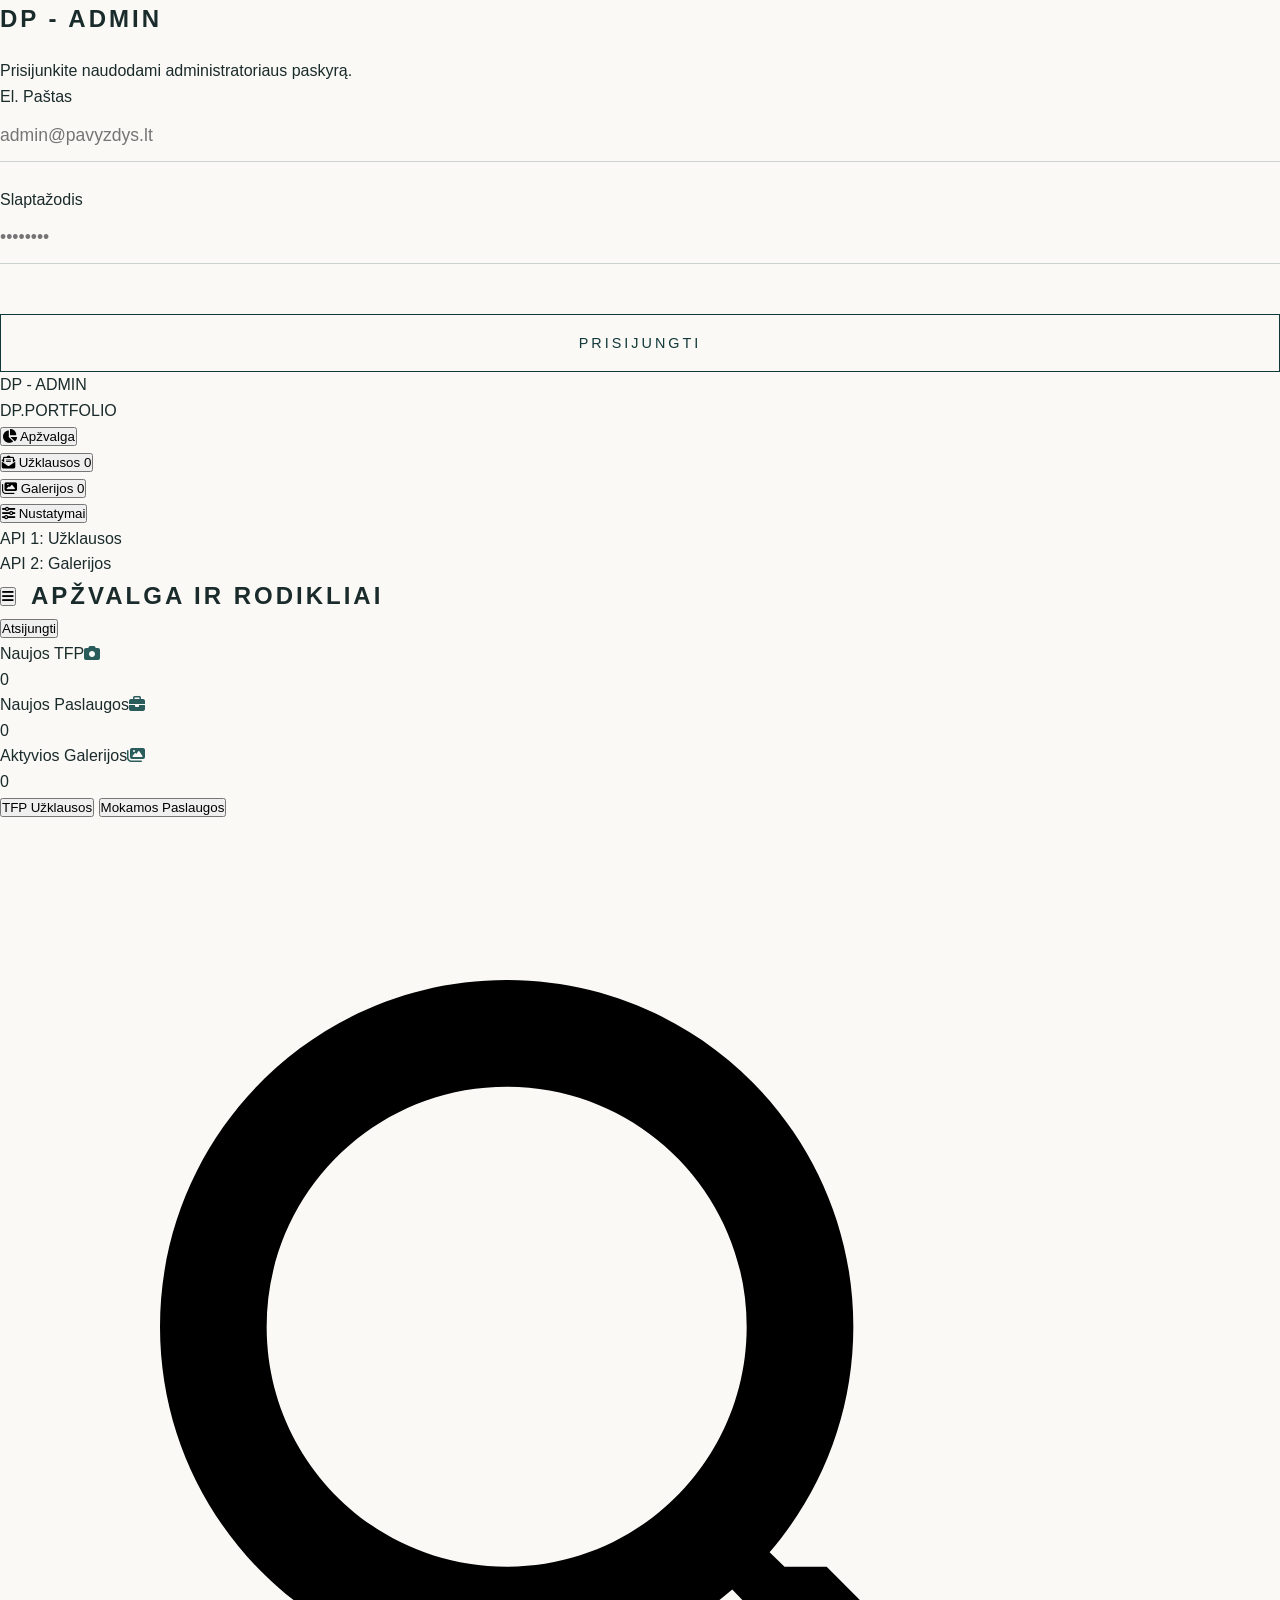
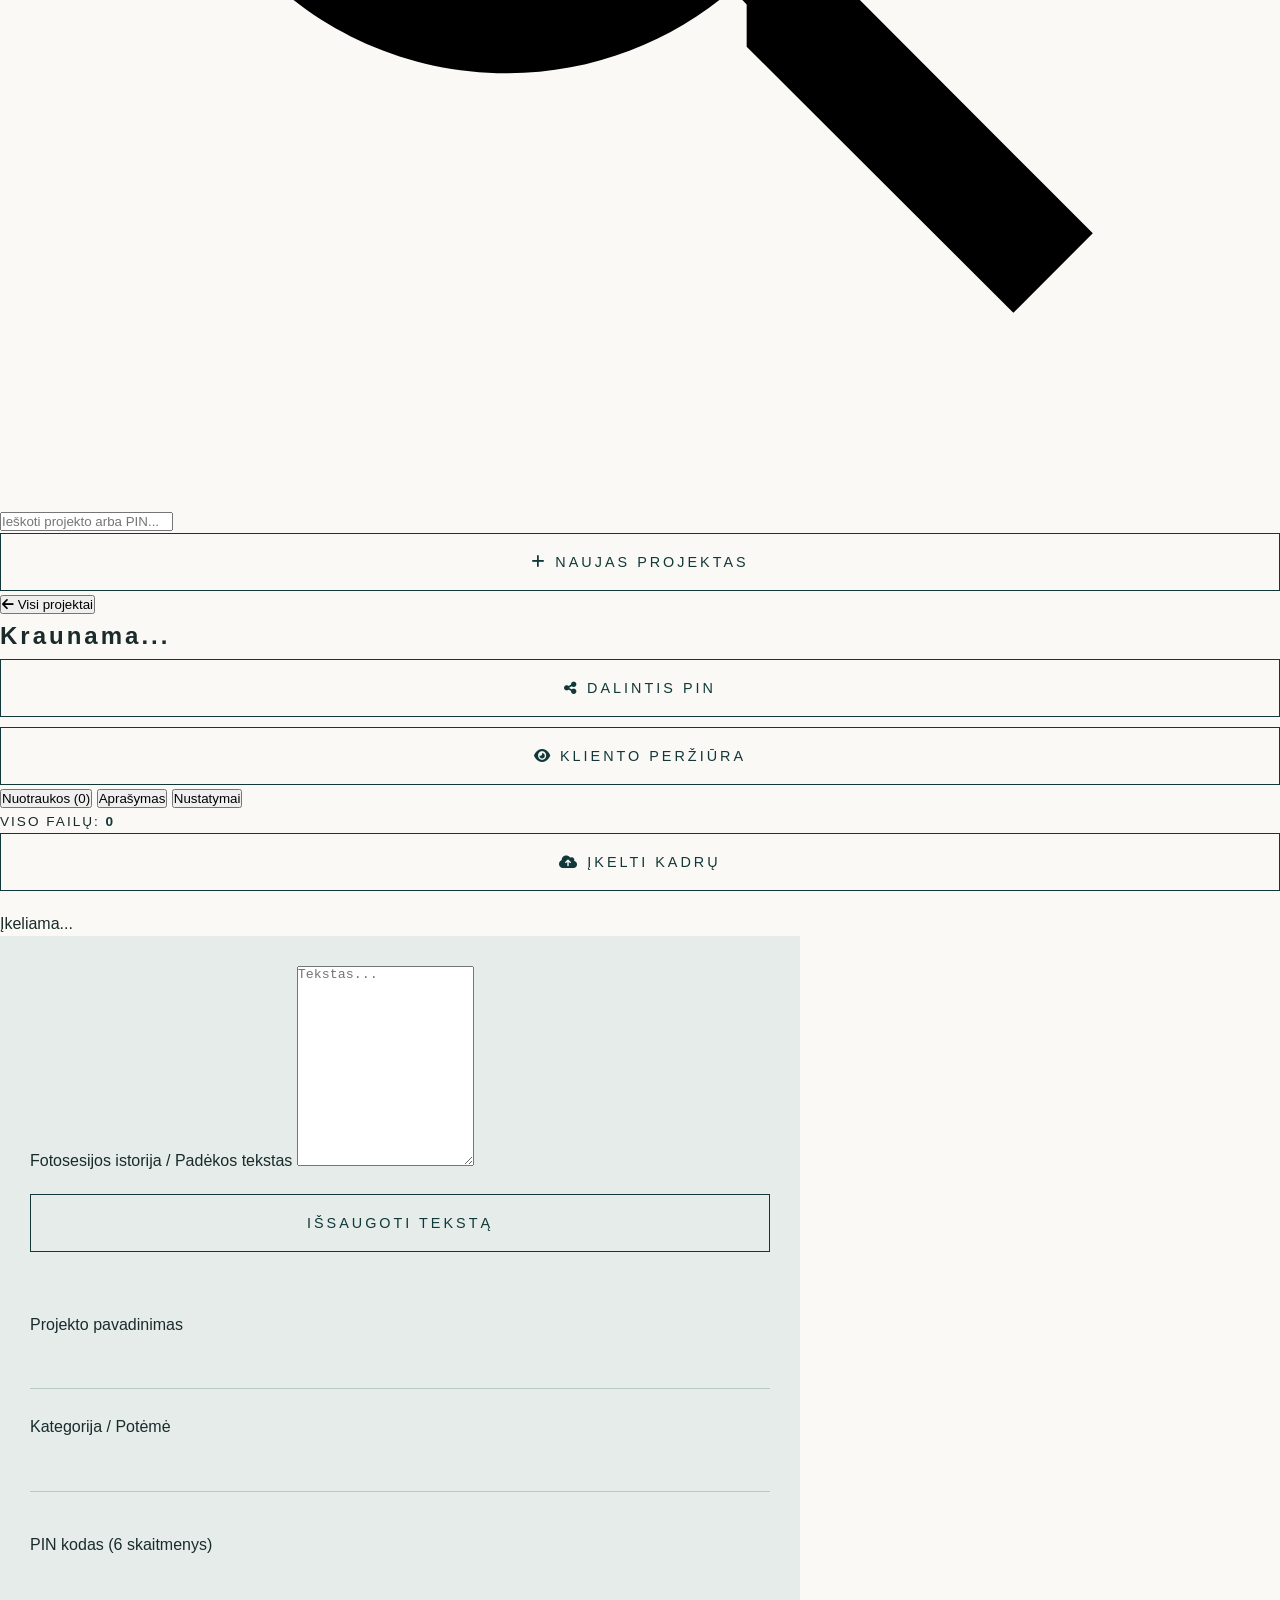
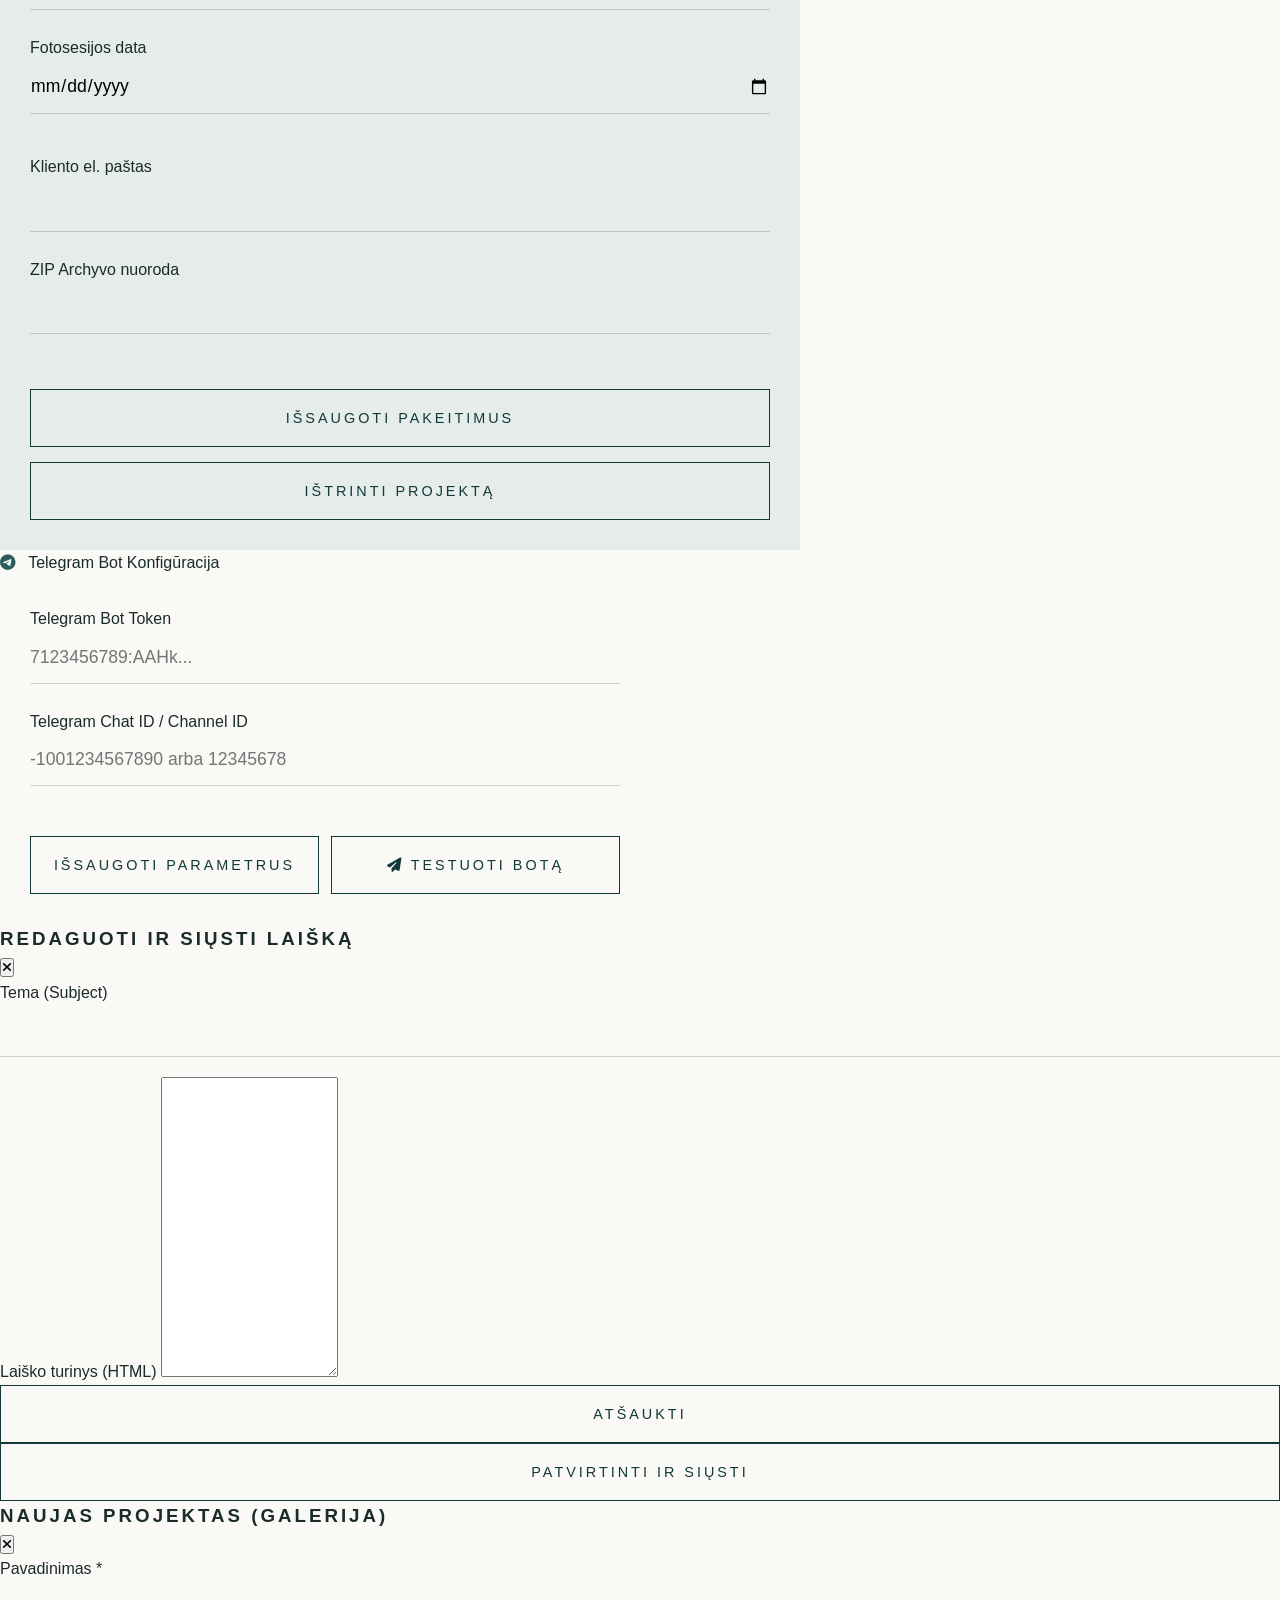
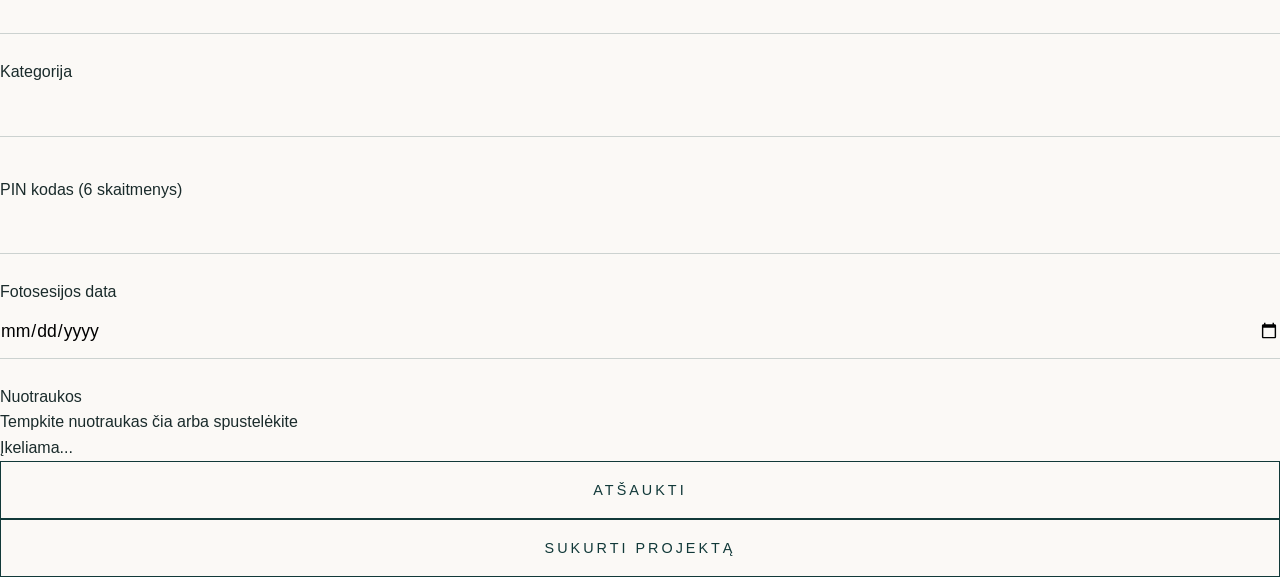
==== commit f68355e8: "Update admin.html" ====
--- a/admin.html
+++ b/admin.html
@@ -1,1322 +1,258 @@
+<!-- index.html -->
 <!DOCTYPE html>
 <html lang="lt">
 <head>
     <meta charset="UTF-8">
     <meta name="viewport" content="width=device-width, initial-scale=1.0, maximum-scale=1.0, user-scalable=no">
-    <title>Valdymo Centras — DP.PORTFOLIO</title>
-    <link href="https://fonts.googleapis.com/css2?family=Josefin+Sans:wght@300;400;500;600&family=Jost:wght@300;400;500;600&display=swap" rel="stylesheet">
-    <style>
-        :root {
-            --bg-color: #F8F7F4;
-            --surface-color: #FFFFFF;
-            --surface-hover: #F2EFE9;
-            --accent-color: #113939;
-            --accent-light: #2A5C5C;
-            --accent-soft: rgba(17, 57, 57, 0.06);
-            --text-color: #1A2B2B;
-            --text-muted: rgba(26, 43, 43, 0.55);
-            --border-color: rgba(17, 57, 57, 0.1);
-            --danger-color: #9e2a2b;
-            --font-heading: 'Jost', sans-serif;
-            --font-body: 'Josefin Sans', sans-serif;
-            --radius: 2px;
-            --cb: cubic-bezier(0.16, 1, 0.3, 1);
-            --transition: all 0.35s cubic-bezier(0.16, 1, 0.3, 1);
-        }
-
-        * {
-            margin: 0;
-            padding: 0;
-            box-sizing: border-box;
-            -webkit-tap-highlight-color: transparent;
-        }
-
-        body {
-            background-color: var(--bg-color);
-            color: var(--text-color);
-            font-family: var(--font-body);
-            -webkit-font-smoothing: antialiased;
-            min-height: 100vh;
-            display: flex;
-            flex-direction: column;
-        }
-
-        header {
-            padding: 14px 4vw;
-            display: flex;
-            justify-content: space-between;
-            align-items: center;
-            border-bottom: 1px solid var(--border-color);
-            background: rgba(248, 247, 244, 0.96);
-            backdrop-filter: blur(12px);
-            -webkit-backdrop-filter: blur(12px);
-            position: sticky;
-            top: 0;
-            z-index: 100;
-        }
-
-        .header-logo {
-            display: flex;
-            align-items: center;
-            gap: 12px;
-            text-decoration: none;
-        }
-
-        .header-logo img {
-            height: clamp(22px, 3.5vw, 28px);
-            width: auto;
-        }
-
-        .admin-tag {
-            font-family: var(--font-heading);
-            font-size: 0.65rem;
-            letter-spacing: 2px;
-            text-transform: uppercase;
-            background: var(--accent-soft);
-            color: var(--accent-color);
-            padding: 3px 7px;
-            font-weight: 500;
-        }
-
-        .admin-nav {
-            display: flex;
-            align-items: center;
-            gap: 12px;
-        }
-
-        .user-email {
-            font-size: 0.8rem;
-            letter-spacing: 1px;
-            color: var(--text-muted);
-            display: none;
-        }
-
-        .btn-icon-text {
-            display: inline-flex;
-            align-items: center;
-            gap: 8px;
-            padding: 8px 16px;
-            border: 1px solid var(--border-color);
-            background: transparent;
-            color: var(--text-color);
-            font-family: var(--font-heading);
-            text-transform: uppercase;
-            letter-spacing: 2px;
-            font-size: 0.75rem;
-            cursor: pointer;
-            transition: var(--transition);
-            text-decoration: none;
-            border-radius: var(--radius);
-        }
-
-        .btn-icon-text svg {
-            width: 14px;
-            height: 14px;
-            fill: currentColor;
-        }
-
-        .btn-icon-text:hover {
-            background: var(--accent-color);
-            color: #FFFFFF;
-            border-color: var(--accent-color);
-        }
-
-        .btn-primary {
-            background: var(--accent-color);
-            color: #FFFFFF;
-            border-color: var(--accent-color);
-        }
-
-        .btn-primary:hover {
-            background: var(--accent-light);
-            border-color: var(--accent-light);
-        }
-
-        .btn-danger:hover {
-            background: var(--danger-color);
-            border-color: var(--danger-color);
-            color: #FFFFFF;
-        }
-
-        main {
-            flex: 1;
-            padding: clamp(20px, 4vw, 40px) 4vw 80px 4vw;
-            max-width: 1600px;
-            width: 100%;
-            margin: 0 auto;
-        }
-
-        .auth-card {
-            max-width: 420px;
-            margin: 80px auto;
-            background: var(--surface-color);
-            padding: clamp(30px, 5vw, 50px);
-            border: 1px solid var(--border-color);
-            box-shadow: 0 10px 40px rgba(17, 57, 57, 0.03);
-            text-align: center;
-        }
-
-        .auth-card h1 {
-            font-family: var(--font-heading);
-            text-transform: uppercase;
-            letter-spacing: 4px;
-            font-size: 1.5rem;
-            margin-bottom: 25px;
-            font-weight: 400;
-        }
-
-        .top-toolbar {
-            display: flex;
-            justify-content: space-between;
-            align-items: center;
-            margin-bottom: 30px;
-            gap: 15px;
-            flex-wrap: wrap;
-        }
-
-        .page-title {
-            font-family: var(--font-heading);
-            font-size: clamp(1.4rem, 3vw, 1.9rem);
-            letter-spacing: 3px;
-            text-transform: uppercase;
-            font-weight: 400;
-        }
-
-        .stats-bar {
-            display: grid;
-            grid-template-columns: repeat(auto-fit, minmax(180px, 1fr));
-            gap: 15px;
-            margin-bottom: 30px;
-        }
-
-        .stat-item {
-            background: var(--surface-color);
-            padding: 20px;
-            border: 1px solid var(--border-color);
-            border-radius: var(--radius);
-        }
-
-        .stat-label {
-            font-family: var(--font-heading);
-            font-size: 0.7rem;
-            letter-spacing: 2px;
-            text-transform: uppercase;
-            color: var(--text-muted);
-            margin-bottom: 6px;
-        }
-
-        .stat-val {
-            font-family: var(--font-heading);
-            font-size: 1.7rem;
-            font-weight: 500;
-            color: var(--accent-color);
-        }
-
-        .search-box {
-            position: relative;
-            flex: 1;
-            max-width: 400px;
-            min-width: 240px;
-        }
-
-        .search-box input {
-            width: 100%;
-            padding: 12px 16px 12px 38px;
-            background: var(--surface-color);
-            border: 1px solid var(--border-color);
-            font-family: var(--font-body);
-            font-size: 0.9rem;
-            outline: none;
-            transition: var(--transition);
-        }
-
-        .search-box input:focus {
-            border-color: var(--accent-color);
-        }
-
-        .search-box svg {
-            position: absolute;
-            left: 12px;
-            top: 50%;
-            transform: translateY(-50%);
-            width: 16px;
-            height: 16px;
-            fill: var(--text-muted);
-        }
-
-        .project-table-card {
-            background: var(--surface-color);
-            border: 1px solid var(--border-color);
-            overflow: hidden;
-        }
-
-        .project-row {
-            display: grid;
-            grid-template-columns: 80px 2fr 1fr 1fr 140px;
-            align-items: center;
-            padding: 16px 20px;
-            border-bottom: 1px solid var(--border-color);
-            gap: 15px;
-            transition: background 0.2s ease;
-            cursor: pointer;
-        }
-
-        .project-row:last-child {
-            border-bottom: none;
-        }
-
-        .project-row:hover {
-            background: var(--surface-hover);
-        }
-
-        .project-thumb {
-            width: 80px;
-            height: 55px;
-            object-fit: cover;
-            background: #eae8e4;
-            border-radius: var(--radius);
-        }
-
-        .project-meta-main h3 {
-            font-family: var(--font-heading);
-            font-size: 0.95rem;
-            letter-spacing: 2px;
-            text-transform: uppercase;
-            font-weight: 500;
-            margin-bottom: 3px;
-        }
-
-        .project-meta-main p {
-            font-size: 0.75rem;
-            letter-spacing: 1px;
-            color: var(--text-muted);
-            text-transform: uppercase;
-        }
-
-        .pin-tag {
-            display: inline-flex;
-            align-items: center;
-            gap: 6px;
-            background: var(--accent-soft);
-            padding: 4px 10px;
-            font-family: var(--font-heading);
-            font-size: 0.8rem;
-            letter-spacing: 2px;
-            font-weight: 500;
-            color: var(--accent-color);
-            width: fit-content;
-        }
-
-        .row-text {
-            font-size: 0.85rem;
-            letter-spacing: 1px;
-            color: var(--text-muted);
-        }
-
-        .row-actions {
-            display: flex;
-            justify-content: flex-end;
-            gap: 8px;
-        }
-
-        .icon-btn {
-            background: transparent;
-            border: 1px solid var(--border-color);
-            color: var(--text-color);
-            width: 34px;
-            height: 34px;
-            display: flex;
-            align-items: center;
-            justify-content: center;
-            cursor: pointer;
-            transition: var(--transition);
-            text-decoration: none;
-            border-radius: var(--radius);
-        }
-
-        .icon-btn svg {
-            width: 15px;
-            height: 15px;
-            fill: currentColor;
-        }
-
-        .icon-btn:hover {
-            background: var(--accent-color);
-            color: #FFFFFF;
-            border-color: var(--accent-color);
-        }
-
-        .icon-btn.delete-btn:hover {
-            background: var(--danger-color);
-            border-color: var(--danger-color);
-            color: #FFFFFF;
-        }
-
-        .workspace-header {
-            display: flex;
-            justify-content: space-between;
-            align-items: center;
-            margin-bottom: 25px;
-            gap: 15px;
-            flex-wrap: wrap;
-        }
-
-        .back-nav {
-            display: inline-flex;
-            align-items: center;
-            gap: 8px;
-            font-family: var(--font-heading);
-            text-transform: uppercase;
-            font-size: 0.75rem;
-            letter-spacing: 2px;
-            color: var(--text-muted);
-            cursor: pointer;
-            margin-bottom: 10px;
-            background: none;
-            border: none;
-            transition: color 0.2s ease;
-        }
-
-        .back-nav:hover {
-            color: var(--accent-color);
-        }
-
-        .back-nav svg {
-            width: 14px;
-            height: 14px;
-            fill: currentColor;
-        }
-
-        .workspace-tabs {
-            display: flex;
-            gap: 8px;
-            border-bottom: 1px solid var(--border-color);
-            margin-bottom: 30px;
-            overflow-x: auto;
-            scrollbar-width: none;
-        }
-
-        .workspace-tabs::-webkit-scrollbar {
-            display: none;
-        }
-
-        .ws-tab-btn {
-            padding: 12px 20px;
-            background: none;
-            border: none;
-            font-family: var(--font-heading);
-            text-transform: uppercase;
-            letter-spacing: 2px;
-            font-size: 0.8rem;
-            color: var(--text-muted);
-            cursor: pointer;
-            white-space: nowrap;
-            position: relative;
-            transition: color 0.2s ease;
-        }
-
-        .ws-tab-btn.active {
-            color: var(--accent-color);
-            font-weight: 500;
-        }
-
-        .ws-tab-btn.active::after {
-            content: '';
-            position: absolute;
-            bottom: -1px;
-            left: 0;
-            width: 100%;
-            height: 2px;
-            background: var(--accent-color);
-        }
-
-        .ws-grid-toolbar {
-            display: flex;
-            justify-content: space-between;
-            align-items: center;
-            margin-bottom: 20px;
-            gap: 15px;
-            flex-wrap: wrap;
-        }
-
-        .photo-matrix {
-            display: grid;
-            grid-template-columns: repeat(auto-fill, minmax(140px, 1fr));
-            gap: 12px;
-        }
-
-        .photo-cell {
-            position: relative;
-            aspect-ratio: 1 / 1;
-            background: #e8e6e3;
-            overflow: hidden;
-            border-radius: var(--radius);
-        }
-
-        .photo-cell img {
-            width: 100%;
-            height: 100%;
-            object-fit: cover;
-        }
-
-        .photo-cell-delete {
-            position: absolute;
-            top: 6px;
-            right: 6px;
-            background: rgba(10, 15, 15, 0.7);
-            border: none;
-            color: #FFFFFF;
-            width: 26px;
-            height: 26px;
-            display: flex;
-            align-items: center;
-            justify-content: center;
-            cursor: pointer;
-            opacity: 0;
-            transition: opacity 0.2s ease, background 0.2s ease;
-            border-radius: 2px;
-        }
-
-        .photo-cell-delete svg {
-            width: 13px;
-            height: 13px;
-            fill: currentColor;
-        }
-
-        .photo-cell:hover .photo-cell-delete {
-            opacity: 1;
-        }
-
-        .photo-cell-delete:hover {
-            background: var(--danger-color);
-        }
-
-        .form-pane {
-            background: var(--surface-color);
-            border: 1px solid var(--border-color);
-            padding: clamp(25px, 4vw, 40px);
-            max-width: 750px;
-        }
-
-        .form-group {
-            margin-bottom: 22px;
-        }
-
-        .form-label {
-            display: block;
-            font-family: var(--font-heading);
-            font-size: 0.75rem;
-            letter-spacing: 2px;
-            text-transform: uppercase;
-            color: var(--accent-color);
-            margin-bottom: 8px;
-            font-weight: 500;
-        }
-
-        .form-input {
-            width: 100%;
-            padding: 12px 14px;
-            background: var(--bg-color);
-            border: 1px solid var(--border-color);
-            font-family: var(--font-body);
-            font-size: 0.95rem;
-            color: var(--text-color);
-            outline: none;
-            transition: border-color 0.2s ease;
-            border-radius: var(--radius);
-        }
-
-        .form-input:focus {
-            border-color: var(--accent-color);
-        }
-
-        textarea.form-input {
-            min-height: 120px;
-            resize: vertical;
-            line-height: 1.6;
-        }
-
-        .drop-box {
-            border: 2px dashed var(--accent-color);
-            padding: 40px 20px;
-            text-align: center;
-            cursor: pointer;
-            background: var(--accent-soft);
-            transition: background 0.2s ease;
-            border-radius: var(--radius);
-        }
-
-        .drop-box.dragover {
-            background: rgba(17, 57, 57, 0.12);
-        }
-
-        .drop-box p {
-            font-family: var(--font-heading);
-            text-transform: uppercase;
-            letter-spacing: 2px;
-            font-size: 0.8rem;
-            color: var(--accent-color);
-        }
-
-        .progress-indicator {
-            margin-top: 15px;
-            display: none;
-        }
-
-        .progress-bar-rail {
-            width: 100%;
-            height: 6px;
-            background: var(--border-color);
-            overflow: hidden;
-        }
-
-        .progress-bar-thumb {
-            height: 100%;
-            width: 0%;
-            background: var(--accent-color);
-            transition: width 0.2s ease;
-        }
-
-        .progress-caption {
-            font-size: 0.75rem;
-            letter-spacing: 1px;
-            text-align: center;
-            margin-top: 6px;
-            text-transform: uppercase;
-            color: var(--text-muted);
-        }
-
-        .modal-overlay {
-            position: fixed;
-            inset: 0;
-            background: rgba(10, 15, 15, 0.7);
-            backdrop-filter: blur(8px);
-            -webkit-backdrop-filter: blur(8px);
-            z-index: 1000;
-            display: flex;
-            justify-content: center;
-            align-items: center;
-            padding: 20px;
-            opacity: 0;
-            pointer-events: none;
-            transition: opacity 0.3s var(--cb);
-        }
-
-        .modal-overlay.active {
-            opacity: 1;
-            pointer-events: auto;
-        }
-
-        .modal-box {
-            background: var(--surface-color);
-            border: 1px solid var(--border-color);
-            width: 100%;
-            max-width: 620px;
-            max-height: 90vh;
-            overflow-y: auto;
-            padding: clamp(25px, 5vw, 40px);
-            border-radius: var(--radius);
-        }
-
-        .modal-header {
-            display: flex;
-            justify-content: space-between;
-            align-items: center;
-            margin-bottom: 25px;
-        }
-
-        .modal-header h2 {
-            font-family: var(--font-heading);
-            text-transform: uppercase;
-            letter-spacing: 3px;
-            font-size: 1.2rem;
-            font-weight: 500;
-        }
-
-        .modal-close {
-            background: none;
-            border: none;
-            font-size: 1.4rem;
-            cursor: pointer;
-            color: var(--text-muted);
-        }
-
-        .hidden {
-            display: none !important;
-        }
-
-        @media (min-width: 768px) {
-            .user-email {
-                display: inline;
-            }
-        }
-
-        @media (max-width: 900px) {
-            .project-row {
-                grid-template-columns: 70px 1.5fr 1fr auto;
-            }
-            .project-row .row-date {
-                display: none;
-            }
-        }
-
-        @media (max-width: 640px) {
-            .project-row {
-                grid-template-columns: 60px 1fr auto;
-                padding: 12px 14px;
-                gap: 12px;
-            }
-            .project-row .pin-tag {
-                display: none;
-            }
-            .photo-matrix {
-                grid-template-columns: repeat(auto-fill, minmax(100px, 1fr));
-                gap: 8px;
-            }
-            .top-toolbar {
-                flex-direction: column;
-                align-items: stretch;
-            }
-            .search-box {
-                max-width: 100%;
-            }
-        }
-    </style>
+    <title>DP - ADMIN</title>
+    <link rel="stylesheet" href="style.css">
+    <link rel="stylesheet" href="https://cdnjs.cloudflare.com/ajax/libs/font-awesome/6.5.1/css/all.min.css">
 </head>
 <body>
 
-    <header>
-        <a href="/" class="header-logo">
-            <img src="https://i.postimg.cc/Xvc3zYGK/dp-logo.png" alt="DP.PORTFOLIO">
-            <span class="admin-tag">Projektai</span>
-        </a>
-        <div class="admin-nav hidden" id="headerNav">
-            <span class="user-email" id="userEmailTag"></span>
-            <button class="btn-icon-text btn-danger" id="logoutBtn">
-                <svg viewBox="0 0 24 24"><path d="M10.09 15.59L11.5 17l5-5-5-5-1.41 1.41L12.67 11H3v2h9.67l-2.58 2.59zM19 3H5c-1.11 0-2 .9-2 2v4h2V5h14v14H5v-4H3v4c0 1.1.89 2 2 2h14c1.1 0 2-.9 2-2V5c0-1.1-.89-2-2-2z"/></svg>
-                <span>Atsijungti</span>
-            </button>
-        </div>
-    </header>
-
-    <main>
-        <section id="authSection" class="auth-card">
-            <h1>Prisijungimas</h1>
-            <div class="form-group">
-                <input type="email" id="authEmail" class="form-input" placeholder="dominikphotofficial.lt@gmail.com">
-            </div>
-            <div class="form-group">
-                <input type="password" id="authPass" class="form-input" placeholder="Slaptažodis">
-            </div>
-            <button id="authBtn" class="btn-icon-text btn-primary" style="width:100%; justify-content:center; padding:14px;">Prisijungti</button>
-            <p id="authError" style="color:var(--danger-color); font-size:0.75rem; margin-top:15px; letter-spacing:1px; text-transform:uppercase; display:none;"></p>
-        </section>
-
-        <section id="listSection" class="hidden">
-            <div class="top-toolbar">
-                <h1 class="page-title">Projektai</h1>
-                <button class="btn-icon-text btn-primary" id="openCreateModalBtn">
-                    <svg viewBox="0 0 24 24"><path d="M19 13h-6v6h-2v-6H5v-2h6V5h2v6h6v2z"/></svg>
-                    <span>Naujas projektas</span>
-                </button>
-            </div>
-
-            <div class="stats-bar">
-                <div class="stat-item">
-                    <div class="stat-label">Aktyvios galerijos</div>
-                    <div class="stat-val" id="statGalleriesCount">0</div>
-                </div>
-                <div class="stat-item">
-                    <div class="stat-label">Viso kadrų</div>
-                    <div class="stat-val" id="statPhotosCount">0</div>
-                </div>
-                <div class="stat-item">
-                    <div class="stat-label">Atsiliepimai</div>
-                    <div class="stat-val" id="statReviewsCount">0</div>
-                </div>
-            </div>
-
-            <div class="top-toolbar" style="margin-bottom: 20px;">
-                <div class="search-box">
-                    <svg viewBox="0 0 24 24"><path d="M15.5 14h-.79l-.28-.27C15.41 12.59 16 11.11 16 9.5 16 5.91 13.09 3 9.5 3S3 5.91 3 9.5 5.91 16 9.5 16c1.61 0 3.09-.59 4.23-1.57l.27.28v.79l5 4.99L20.49 19l-4.99-5zm-6 0C7.01 14 5 11.99 5 9.5S7.01 5 9.5 5 14 7.01 14 9.5 11.99 14 9.5 14z"/></svg>
-                    <input type="text" id="projectSearchInput" placeholder="Ieškoti projekto arba PIN...">
-                </div>
-            </div>
-
-            <div class="project-table-card" id="projectsContainer"></div>
-        </section>
-
-        <section id="workspaceSection" class="hidden">
-            <button class="back-nav" id="wsBackBtn">
-                <svg viewBox="0 0 24 24"><path d="M20 11H7.83l5.59-5.59L12 4l-8 8 8 8 1.41-1.41L7.83 13H20v-2z"/></svg>
-                <span>Visi projektai</span>
-            </button>
-
-            <div class="workspace-header">
-                <div>
-                    <h1 class="page-title" id="wsGalleryTitle">Kraunama...</h1>
-                    <p id="wsGallerySubtitle" style="font-size:0.85rem; letter-spacing:2px; text-transform:uppercase; color:var(--text-muted); margin-top:4px;"></p>
-                </div>
-                <div style="display:flex; gap:10px; flex-wrap:wrap;">
-                    <button class="btn-icon-text" id="wsShareBtn">
-                        <svg viewBox="0 0 24 24"><path d="M18 16.08c-.76 0-1.44.3-1.96.77L8.91 12.7c.05-.23.09-.46.09-.7s-.04-.47-.09-.7l7.05-4.11c.54.5 1.25.81 2.04.81 1.66 0 3-1.34 3-3s-1.34-3-3-3-3 1.34-3 3c0 .24.04.47.09.7L8.04 9.81C7.5 9.31 6.79 9 6 9c-1.66 0-3 1.34-3 3s1.34 3 3 3c.79 0 1.5-.31 2.04-.81l7.12 4.16c-.05.21-.08.43-.08.65 0 1.61 1.31 2.92 2.92 2.92 1.61 0 2.92-1.31 2.92-2.92s-1.31-2.92-2.92-2.92z"/></svg>
-                        <span>Dalintis PIN</span>
+    <div id="preloader"><div class="loader"></div></div>
+
+    <div id="auth-overlay">
+        <div class="auth-card">
+            <h2>DP - ADMIN</h2>
+            <div class="divider" style="margin: 10px auto 20px auto;"></div>
+            <p>Prisijunkite naudodami administratoriaus paskyrą.</p>
+            <div style="text-align: left;">
+                <label class="field-label">El. Paštas</label>
+                <input type="email" id="login-email" class="form-input" placeholder="admin@pavyzdys.lt" required>
+                <label class="field-label">Slaptažodis</label>
+                <input type="password" id="login-password" class="form-input" placeholder="••••••••" required>
+                <button id="btn-login-auth" class="cta-button btn-solid" style="width: 100%; margin-top: 25px;">Prisijungti</button>
+            </div>
+        </div>
+    </div>
+
+    <div id="app-layout">
+        <aside id="sidebar">
+            <div class="brand-wrap">
+                <div class="brand-title">DP - ADMIN</div>
+                <div class="brand-sub">DP.PORTFOLIO</div>
+            </div>
+            <ul class="sidebar-menu">
+                <li class="menu-item active" data-view="dashboard"><button><i class="fa-solid fa-chart-pie"></i> Apžvalga</button></li>
+                <li class="menu-item" data-view="requests"><button><i class="fa-solid fa-envelope-open-text"></i> Užklausos <span class="badge-counter" id="badge-req-count">0</span></button></li>
+                <li class="menu-item" data-view="galleries"><button><i class="fa-solid fa-images"></i> Galerijos <span class="badge-counter" id="badge-gal-count">0</span></button></li>
+                <li class="menu-item" data-view="settings"><button><i class="fa-solid fa-sliders"></i> Nustatymai</button></li>
+            </ul>
+            <div class="sidebar-status">
+                <div class="api-badge"><span><span class="status-dot" id="status-main"></span> API 1: Užklausos</span></div>
+                <div class="api-badge"><span><span class="status-dot" id="status-clients"></span> API 2: Galerijos</span></div>
+            </div>
+        </aside>
+
+        <div id="main-content">
+            <header class="admin-header">
+                <div style="display: flex; align-items: center; gap: 15px;">
+                    <button class="burger-admin" id="btn-toggle-sidebar"><i class="fa-solid fa-bars"></i></button>
+                    <div class="header-title-box"><h2 id="page-header-title">Apžvalga ir Rodikliai</h2></div>
+                </div>
+                <div class="admin-profile">
+                    <span class="user-email-tag" id="display-admin-email"></span>
+                    <button class="btn-logout" id="btn-logout">Atsijungti</button>
+                </div>
+            </header>
+
+            <main class="content-wrapper">
+                
+                <!-- DASHBOARD -->
+                <section id="view-dashboard" class="view-section active">
+                    <div class="stats-grid">
+                        <div class="stat-box">
+                            <div class="stat-header"><span>Naujos TFP</span><i class="fa-solid fa-camera" style="color: var(--accent-light);"></i></div>
+                            <div class="stat-value" id="stat-tfp-new">0</div>
+                        </div>
+                        <div class="stat-box">
+                            <div class="stat-header"><span>Naujos Paslaugos</span><i class="fa-solid fa-briefcase" style="color: var(--accent-light);"></i></div>
+                            <div class="stat-value" id="stat-srv-new">0</div>
+                        </div>
+                        <div class="stat-box">
+                            <div class="stat-header"><span>Aktyvios Galerijos</span><i class="fa-solid fa-images" style="color: var(--accent-light);"></i></div>
+                            <div class="stat-value" id="stat-gal-active">0</div>
+                        </div>
+                    </div>
+                </section>
+
+                <!-- REQUESTS (TFP & SERVICES) -->
+                <section id="view-requests" class="view-section">
+                    <div class="tabs">
+                        <button class="tab-btn active" data-reqtab="tfp-tab">TFP Užklausos</button>
+                        <button class="tab-btn" data-reqtab="srv-tab">Mokamos Paslaugos</button>
+                    </div>
+
+                    <div id="tfp-tab" class="tab-content active">
+                        <div id="tfp-list"></div>
+                    </div>
+
+                    <div id="srv-tab" class="tab-content">
+                        <div id="srv-list"></div>
+                    </div>
+                </section>
+
+                <!-- GALLERIES -->
+                <section id="view-galleries" class="view-section">
+                    <div class="top-toolbar">
+                        <div class="search-box">
+                            <svg viewBox="0 0 24 24"><path d="M15.5 14h-.79l-.28-.27C15.41 12.59 16 11.11 16 9.5 16 5.91 13.09 3 9.5 3S3 5.91 3 9.5 5.91 16 9.5 16c1.61 0 3.09-.59 4.23-1.57l.27.28v.79l5 4.99L20.49 19l-4.99-5zm-6 0C7.01 14 5 11.99 5 9.5S7.01 5 9.5 5 14 7.01 14 9.5 11.99 14 9.5 14z"/></svg>
+                            <input type="text" id="gallerySearchInput" placeholder="Ieškoti projekto arba PIN...">
+                        </div>
+                        <button class="cta-button btn-solid" id="btn-open-create-gallery">
+                            <i class="fa-solid fa-plus"></i> Naujas Projektas
+                        </button>
+                    </div>
+                    <div class="project-table-card" id="galleriesContainer"></div>
+                </section>
+
+                <!-- WORKSPACE (SINGLE GALLERY) -->
+                <section id="view-workspace" class="view-section">
+                    <button class="back-nav" id="wsBackBtn">
+                        <i class="fa-solid fa-arrow-left"></i> Visi projektai
                     </button>
-                    <button class="btn-icon-text btn-primary" id="wsPreviewBtn">
-                        <svg viewBox="0 0 24 24"><path d="M12 4.5C7 4.5 2.73 7.61 1 12c1.73 4.39 6 7.5 11 7.5s9.27-3.11 11-7.5c-1.73-4.39-6-7.5-11-7.5zM12 17c-2.76 0-5-2.24-5-5s2.24-5 5-5 5 2.24 5 5-2.24 5-5 5zm0-8c-1.66 0-3 1.34-3 3s1.34 3 3 3 3-1.34 3-3-1.34-3-3-3z"/></svg>
-                        <span>Kliento peržiūra</span>
-                    </button>
-                </div>
-            </div>
-
-            <nav class="workspace-tabs">
-                <button class="ws-tab-btn active" data-wstab="wsPhotosTab">Nuotraukos (<span id="wsPhotosCount">0</span>)</button>
-                <button class="ws-tab-btn" data-wstab="wsStoryTab">Aprašymas / Tekstas</button>
-                <button class="ws-tab-btn" data-wstab="wsSettingsTab">Nustatymai</button>
-            </nav>
-
-            <div id="wsPhotosTab" class="ws-tab-content">
-                <div class="ws-grid-toolbar">
-                    <div style="font-family:var(--font-heading); font-size:0.85rem; letter-spacing:2px; text-transform:uppercase;">
-                        Viso failų: <span id="wsPhotosBadge" style="color:var(--accent-color); font-weight:600;">0</span>
-                    </div>
-                    <div>
-                        <button class="btn-icon-text btn-primary" id="wsUploadMoreBtn">
-                            <svg viewBox="0 0 24 24"><path d="M19.35 10.04C18.67 6.59 15.64 4 12 4 9.11 4 6.6 5.64 5.35 8.04 2.34 8.36 0 10.91 0 14c0 3.31 2.69 6 6 6h13c2.76 0 5-2.24 5-5 0-2.64-2.05-4.78-4.65-4.96zM14 13v4h-4v-4H7l5-5 5 5h-3z"/></svg>
-                            <span>Įkelti kadrų</span>
-                        </button>
-                        <input type="file" id="wsFileInput" multiple accept="image/*" class="hidden">
-                    </div>
-                </div>
-
-                <div class="progress-indicator" id="wsUploadProgress">
-                    <div class="progress-bar-rail">
-                        <div class="progress-bar-thumb" id="wsProgressFill"></div>
-                    </div>
-                    <p class="progress-caption" id="wsProgressText">Įkeliama...</p>
-                </div>
-
-                <div class="photo-matrix" id="wsPhotosGrid"></div>
-            </div>
-
-            <div id="wsStoryTab" class="ws-tab-content hidden">
-                <div class="form-pane">
-                    <div class="form-group">
-                        <label class="form-label">Fotosesijos istorija / Padėkos tekstas</label>
-                        <textarea id="wsStoryInput" class="form-input" placeholder="Dvi dienas turėjau galimybę būti kartu su stovyklos dalyviais..."></textarea>
-                    </div>
-                    <button class="btn-icon-text btn-primary" id="wsSaveStoryBtn">Išsaugoti tekstą</button>
-                </div>
-            </div>
-
-            <div id="wsSettingsTab" class="ws-tab-content hidden">
-                <div class="form-pane">
-                    <div class="form-group">
-                        <label class="form-label">Projekto pavadinimas</label>
-                        <input type="text" id="wsSetTitle" class="form-input" required>
-                    </div>
-                    <div class="form-group">
-                        <label class="form-label">Kategorija / Potėmė</label>
-                        <input type="text" id="wsSetSubtitle" class="form-input" required>
-                    </div>
-                    <div class="form-group">
-                        <label class="form-label">PIN kodas (6 skaitmenys)</label>
-                        <input type="text" id="wsSetPin" class="form-input" maxlength="6" pattern="[0-9]{6}" required>
-                    </div>
-                    <div class="form-group">
-                        <label class="form-label">Fotosesijos data</label>
-                        <input type="date" id="wsSetDate" class="form-input">
-                    </div>
-                    <div class="form-group">
-                        <label class="form-label">Kliento el. paštas (nebūtina)</label>
-                        <input type="email" id="wsSetEmail" class="form-input" placeholder="klientas@gmail.com">
-                    </div>
-                    <div class="form-group">
-                        <label class="form-label">ZIP Archyvo nuoroda</label>
-                        <input type="url" id="wsSetZip" class="form-input" placeholder="https://drive.google.com/...">
-                    </div>
-                    <div style="display:flex; justify-content:space-between; align-items:center; margin-top:35px; flex-wrap:wrap; gap:15px;">
-                        <button class="btn-icon-text btn-primary" id="wsSaveSettingsBtn">Išsaugoti pakeitimus</button>
-                        <button class="btn-icon-text btn-danger" id="wsDeleteGalleryBtn">Ištrinti projektą</button>
-                    </div>
-                </div>
-            </div>
-        </section>
-    </main>
-
-    <div class="modal-overlay" id="createModal">
-        <div class="modal-box">
+
+                    <div class="workspace-header">
+                        <div>
+                            <h1 class="page-title" id="wsGalleryTitle" style="text-transform: none;">Kraunama...</h1>
+                            <p id="wsGallerySubtitle" style="font-size:0.85rem; letter-spacing:2px; text-transform:uppercase; color:var(--text-muted); margin-top:4px;"></p>
+                        </div>
+                        <div style="display:flex; gap:10px; flex-wrap:wrap;">
+                            <button class="cta-button" id="wsShareBtn"><i class="fa-solid fa-share-nodes"></i> Dalintis PIN</button>
+                            <button class="cta-button btn-solid" id="wsPreviewBtn"><i class="fa-solid fa-eye"></i> Kliento peržiūra</button>
+                        </div>
+                    </div>
+
+                    <div class="tabs">
+                        <button class="tab-btn active" data-wstab="wsPhotosTab">Nuotraukos (<span id="wsPhotosCount">0</span>)</button>
+                        <button class="tab-btn" data-wstab="wsStoryTab">Aprašymas</button>
+                        <button class="tab-btn" data-wstab="wsSettingsTab">Nustatymai</button>
+                    </div>
+
+                    <div id="wsPhotosTab" class="tab-content active">
+                        <div class="top-toolbar" style="margin-bottom: 20px;">
+                            <div style="font-family:var(--font-heading); font-size:0.85rem; letter-spacing:2px; text-transform:uppercase;">
+                                Viso failų: <span id="wsPhotosBadge" style="color:var(--accent-color); font-weight:600;">0</span>
+                            </div>
+                            <div>
+                                <button class="cta-button btn-solid" id="wsUploadMoreBtn"><i class="fa-solid fa-cloud-arrow-up"></i> Įkelti kadrų</button>
+                                <input type="file" id="wsFileInput" multiple accept="image/*" style="display:none;">
+                            </div>
+                        </div>
+                        <div class="progress-indicator" id="wsUploadProgress">
+                            <div class="progress-bar-rail"><div class="progress-bar-thumb" id="wsProgressFill"></div></div>
+                            <p class="progress-caption" id="wsProgressText">Įkeliama...</p>
+                        </div>
+                        <div class="photo-matrix" id="wsPhotosGrid"></div>
+                    </div>
+
+                    <div id="wsStoryTab" class="tab-content">
+                        <div style="background: var(--surface-color); border: 1px solid var(--border-color); padding: 30px; border-radius: var(--radius); max-width: 800px;">
+                            <label class="field-label" style="margin-top: 0;">Fotosesijos istorija / Padėkos tekstas</label>
+                            <textarea id="wsStoryInput" class="form-textarea" style="height: 200px;" placeholder="Tekstas..."></textarea>
+                            <button class="cta-button btn-solid" id="wsSaveStoryBtn" style="margin-top: 20px;">Išsaugoti tekstą</button>
+                        </div>
+                    </div>
+
+                    <div id="wsSettingsTab" class="tab-content">
+                        <div style="background: var(--surface-color); border: 1px solid var(--border-color); padding: 30px; border-radius: var(--radius); max-width: 800px;">
+                            <div class="grid-2">
+                                <div><label class="field-label" style="margin-top: 0;">Projekto pavadinimas</label><input type="text" id="wsSetTitle" class="form-input"></div>
+                                <div><label class="field-label" style="margin-top: 0;">Kategorija / Potėmė</label><input type="text" id="wsSetSubtitle" class="form-input"></div>
+                            </div>
+                            <div class="grid-2" style="margin-top: 15px;">
+                                <div><label class="field-label" style="margin-top: 0;">PIN kodas (6 skaitmenys)</label><input type="text" id="wsSetPin" class="form-input" maxlength="6"></div>
+                                <div><label class="field-label" style="margin-top: 0;">Fotosesijos data</label><input type="date" id="wsSetDate" class="form-input"></div>
+                            </div>
+                            <div class="grid-2" style="margin-top: 15px;">
+                                <div><label class="field-label" style="margin-top: 0;">Kliento el. paštas</label><input type="email" id="wsSetEmail" class="form-input"></div>
+                                <div><label class="field-label" style="margin-top: 0;">ZIP Archyvo nuoroda</label><input type="url" id="wsSetZip" class="form-input"></div>
+                            </div>
+                            <div style="display:flex; justify-content:space-between; align-items:center; margin-top:30px; flex-wrap:wrap; gap:15px;">
+                                <button class="cta-button btn-solid" id="wsSaveSettingsBtn">Išsaugoti pakeitimus</button>
+                                <button class="cta-button btn-danger" id="wsDeleteGalleryBtn">Ištrinti projektą</button>
+                            </div>
+                        </div>
+                    </div>
+                </section>
+
+                <!-- SETTINGS -->
+                <section id="view-settings" class="view-section">
+                    <div class="panel-card" style="max-width: 650px;">
+                        <div class="panel-header"><div class="panel-title"><i class="fa-brands fa-telegram" style="color: var(--accent-light); margin-right: 8px;"></i> Telegram Bot Konfigūracija</div></div>
+                        <div style="padding: 30px;">
+                            <label class="field-label" style="margin-top: 0;">Telegram Bot Token</label>
+                            <input type="password" id="setting-tg-token" class="form-input" placeholder="7123456789:AAHk...">
+                            <label class="field-label">Telegram Chat ID / Channel ID</label>
+                            <input type="text" id="setting-tg-chat-id" class="form-input" placeholder="-1001234567890 arba 12345678">
+                            <div style="display: flex; gap: 12px; margin-top: 25px;">
+                                <button class="cta-button btn-solid" id="btn-save-settings">Išsaugoti Parametrus</button>
+                                <button class="cta-button" id="btn-test-telegram"><i class="fa-solid fa-paper-plane"></i> Testuoti Botą</button>
+                            </div>
+                        </div>
+                    </div>
+                </section>
+
+            </main>
+        </div>
+    </div>
+
+    <!-- MODALS -->
+    <div class="modal-overlay" id="email-modal">
+        <div class="modal-card">
             <div class="modal-header">
-                <h2>Naujas projektas</h2>
-                <button class="modal-close" id="closeCreateModalBtn">&times;</button>
-            </div>
-            <form id="createGalleryForm">
-                <div class="form-group">
-                    <label class="form-label">Pavadinimas</label>
-                    <input type="text" id="cgTitle" class="form-input" placeholder="Pvz. ŽEIMENOS ŽIRGAI" required>
-                </div>
-                <div class="form-group">
-                    <label class="form-label">Kategorija</label>
-                    <input type="text" id="cgSubtitle" class="form-input" placeholder="Pvz. Vasaros stovyklos fotosesija" required>
-                </div>
-                <div class="form-group">
-                    <label class="form-label">PIN kodas (6 skaitmenys)</label>
-                    <input type="text" id="cgPin" class="form-input" placeholder="123456" maxlength="6" pattern="[0-9]{6}" required>
-                </div>
-                <div class="form-group">
-                    <label class="form-label">Fotosesijos data</label>
-                    <input type="date" id="cgDate" class="form-input">
-                </div>
-                <div class="form-group">
-                    <label class="form-label">ZIP Archyvo nuoroda (nebūtina)</label>
-                    <input type="url" id="cgZip" class="form-input" placeholder="https://...">
-                </div>
-                <div class="form-group">
-                    <label class="form-label">Nuotraukos</label>
-                    <div class="drop-box" id="cgDropBox">
-                        <p id="cgDropLabel">Tempkite nuotraukas čia arba spustelėkite</p>
-                        <input type="file" id="cgFileInput" multiple accept="image/*" class="hidden">
-                    </div>
+                <h3>Redaguoti ir Siųsti Laišką</h3>
+                <button class="action-icon-btn" onclick="closeModal('email-modal')"><i class="fa-solid fa-xmark"></i></button>
+            </div>
+            <div class="modal-body">
+                <label class="field-label" style="margin-top: 0;">Tema (Subject)</label>
+                <input type="text" id="modal-subject" class="form-input" style="margin-bottom: 20px;">
+                <label class="field-label" style="margin-top: 0;">Laiško turinys (HTML)</label>
+                <textarea id="modal-html" class="form-textarea" style="height: 300px; font-family: monospace; font-size: 13px;"></textarea>
+            </div>
+            <div class="modal-footer">
+                <button class="cta-button" onclick="closeModal('email-modal')">Atšaukti</button>
+                <button class="cta-button btn-solid" id="modal-send-btn">Patvirtinti ir Siųsti</button>
+            </div>
+        </div>
+    </div>
+
+    <div class="modal-overlay" id="create-gallery-modal">
+        <div class="modal-card">
+            <div class="modal-header">
+                <h3>Naujas Projektas (Galerija)</h3>
+                <button class="action-icon-btn" onclick="closeModal('create-gallery-modal')"><i class="fa-solid fa-xmark"></i></button>
+            </div>
+            <div class="modal-body">
+                <div class="grid-2">
+                    <div><label class="field-label" style="margin-top: 0;">Pavadinimas *</label><input type="text" id="cgTitle" class="form-input" required></div>
+                    <div><label class="field-label" style="margin-top: 0;">Kategorija</label><input type="text" id="cgSubtitle" class="form-input" required></div>
+                </div>
+                <div class="grid-2" style="margin-top: 15px;">
+                    <div><label class="field-label" style="margin-top: 0;">PIN kodas (6 skaitmenys)</label><input type="text" id="cgPin" class="form-input" maxlength="6" required></div>
+                    <div><label class="field-label" style="margin-top: 0;">Fotosesijos data</label><input type="date" id="cgDate" class="form-input"></div>
+                </div>
+                <label class="field-label" style="margin-top: 15px;">Nuotraukos</label>
+                <div class="drop-box" id="cgDropBox">
+                    <p id="cgDropLabel">Tempkite nuotraukas čia arba spustelėkite</p>
+                    <input type="file" id="cgFileInput" multiple accept="image/*" style="display:none;">
                 </div>
                 <div class="progress-indicator" id="cgProgress">
-                    <div class="progress-bar-rail">
-                        <div class="progress-bar-thumb" id="cgProgressThumb"></div>
-                    </div>
+                    <div class="progress-bar-rail"><div class="progress-bar-thumb" id="cgProgressThumb"></div></div>
                     <p class="progress-caption" id="cgProgressCaption">Įkeliama...</p>
                 </div>
-                <button type="submit" class="btn-icon-text btn-primary" id="cgSubmitBtn" style="width:100%; justify-content:center; padding:15px; margin-top:20px;">Sukurti projektą</button>
-            </form>
-        </div>
-    </div>
-
-    <script type="module">
-        import { auth, db, storage } from './firebase-config.js';
-        import { signInWithEmailAndPassword, signOut, onAuthStateChanged } from "https://www.gstatic.com/firebasejs/10.7.1/firebase-auth.js";
-        import { collection, getDocs, addDoc, updateDoc, deleteDoc, doc, query, orderBy } from "https://www.gstatic.com/firebasejs/10.7.1/firebase-firestore.js";
-        import { ref, uploadBytesResumable, getDownloadURL } from "https://www.gstatic.com/firebasejs/10.7.1/firebase-storage.js";
-
-        const authSection = document.getElementById('authSection');
-        const listSection = document.getElementById('listSection');
-        const workspaceSection = document.getElementById('workspaceSection');
-        const headerNav = document.getElementById('headerNav');
-        const userEmailTag = document.getElementById('userEmailTag');
-        const logoutBtn = document.getElementById('logoutBtn');
-
-        const authEmail = document.getElementById('authEmail');
-        const authPass = document.getElementById('authPass');
-        const authBtn = document.getElementById('authBtn');
-        const authError = document.getElementById('authError');
-
-        const projectsContainer = document.getElementById('projectsContainer');
-        const statGalleriesCount = document.getElementById('statGalleriesCount');
-        const statPhotosCount = document.getElementById('statPhotosCount');
-        const statReviewsCount = document.getElementById('statReviewsCount');
-        const projectSearchInput = document.getElementById('projectSearchInput');
-
-        const createModal = document.getElementById('createModal');
-        const openCreateModalBtn = document.getElementById('openCreateModalBtn');
-        const closeCreateModalBtn = document.getElementById('closeCreateModalBtn');
-        const createGalleryForm = document.getElementById('createGalleryForm');
-        const cgDropBox = document.getElementById('cgDropBox');
-        const cgFileInput = document.getElementById('cgFileInput');
-        const cgDropLabel = document.getElementById('cgDropLabel');
-        const cgProgress = document.getElementById('cgProgress');
-        const cgProgressThumb = document.getElementById('cgProgressThumb');
-        const cgProgressCaption = document.getElementById('cgProgressCaption');
-        const cgSubmitBtn = document.getElementById('cgSubmitBtn');
-
-        let allProjects = [];
-        let activeProject = null;
-        let pendingCreateFiles = [];
-
-        onAuthStateChanged(auth, async (user) => {
-            if (user && user.email === 'dominikphotofficial.lt@gmail.com') {
-                authSection.classList.add('hidden');
-                listSection.classList.remove('hidden');
-                headerNav.classList.remove('hidden');
-                userEmailTag.innerText = user.email;
-                await loadProjects();
-            } else {
-                authSection.classList.remove('hidden');
-                listSection.classList.add('hidden');
-                workspaceSection.classList.add('hidden');
-                headerNav.classList.add('hidden');
-            }
-        });
-
-        authBtn.addEventListener('click', async () => {
-            const email = authEmail.value.trim();
-            const pass = authPass.value;
-            if (!email || !pass) return;
-
-            authBtn.innerText = 'Tikrinama...';
-            authBtn.disabled = true;
-            try {
-                await signInWithEmailAndPassword(auth, email, pass);
-            } catch (err) {
-                authError.innerText = 'Neteisingi prisijungimo duomenys';
-                authError.style.display = 'block';
-            } finally {
-                authBtn.innerText = 'Prisijungti';
-                authBtn.disabled = false;
-            }
-        });
-
-        logoutBtn.addEventListener('click', () => signOut(auth));
-
-        async function loadProjects() {
-            const snap = await getDocs(query(collection(db, "galleries"), orderBy("date", "desc")));
-            allProjects = [];
-            let totalPhotos = 0;
-
-            snap.forEach((docSnap) => {
-                const item = { id: docSnap.id, ...docSnap.data() };
-                allProjects.push(item);
-                totalPhotos += (item.photos ? item.photos.length : 0);
-            });
-
-            const rSnap = await getDocs(collection(db, "reviews"));
-            statReviewsCount.innerText = rSnap.size;
-            statGalleriesCount.innerText = allProjects.length;
-            statPhotosCount.innerText = totalPhotos;
-
-            renderProjectList(allProjects);
-        }
-
-        function renderProjectList(list) {
-            projectsContainer.innerHTML = '';
-            if (list.length === 0) {
-                projectsContainer.innerHTML = '<p style="text-align:center; padding:50px; opacity:0.5; text-transform:uppercase; letter-spacing:2px;">Projektų nėra</p>';
-                return;
-            }
-
-            list.forEach((p) => {
-                const cover = (p.photos && p.photos.length > 0) ? p.photos[0].thumb : '';
-                const count = p.photos ? p.photos.length : 0;
-                const dateStr = p.date ? new Date(p.date).toLocaleDateString('lt-LT') : '—';
-
-                const row = document.createElement('div');
-                row.className = 'project-row';
-                row.innerHTML = `
-                    <img src="${cover}" class="project-thumb" alt="Cover">
-                    <div class="project-meta-main">
-                        <h3>${p.title || 'Be pavadinimo'}</h3>
-                        <p>${p.subtitle || ''}</p>
-                    </div>
-                    <div>
-                        <span class="pin-tag">PIN: ${p.pin}</span>
-                    </div>
-                    <div class="row-text row-date">${count} kadrų &bull; ${dateStr}</div>
-                    <div class="row-actions">
-                        <button class="icon-btn btn-open-ws" title="Atidaryti projektą">
-                            <svg viewBox="0 0 24 24"><path d="M3 17.25V21h3.75L17.81 9.94l-3.75-3.75L3 17.25zM20.71 7.04c.39-.39.39-1.02 0-1.41l-2.34-2.34c-.39-.39-1.02-.39-1.41 0l-1.83 1.83 3.75 3.75 1.83-1.83z"/></svg>
-                        </button>
-                        <button class="icon-btn delete-btn btn-del" title="Ištrinti">
-                            <svg viewBox="0 0 24 24"><path d="M6 19c0 1.1.9 2 2 2h8c1.1 0 2-.9 2-2V7H6v12zM19 4h-3.5l-1-1h-5l-1 1H5v2h14V4z"/></svg>
-                        </button>
-                    </div>
-                `;
-
-                row.addEventListener('click', (e) => {
-                    if (!e.target.closest('.row-actions')) {
-                        openWorkspace(p);
-                    }
-                });
-
-                row.querySelector('.btn-open-ws').onclick = (e) => {
-                    e.stopPropagation();
-                    openWorkspace(p);
-                };
-
-                row.querySelector('.btn-del').onclick = async (e) => {
-                    e.stopPropagation();
-                    if (confirm(`Ištrinti projektą "${p.title}"?`)) {
-                        await deleteDoc(doc(db, "galleries", p.id));
-                        await loadProjects();
-                    }
-                };
-
-                projectsContainer.appendChild(row);
-            });
-        }
-
-        projectSearchInput.addEventListener('input', (e) => {
-            const val = e.target.value.toLowerCase().trim();
-            const filtered = allProjects.filter(p => 
-                (p.title && p.title.toLowerCase().includes(val)) ||
-                (p.subtitle && p.subtitle.toLowerCase().includes(val)) ||
-                (p.pin && p.pin.includes(val))
-            );
-            renderProjectList(filtered);
-        });
-
-        openCreateModalBtn.onclick = () => {
-            createGalleryForm.reset();
-            pendingCreateFiles = [];
-            cgDropLabel.innerText = "Tempkite nuotraukas čia arba spustelėkite";
-            cgProgress.style.display = 'none';
-            createModal.classList.add('active');
-        };
-
-        closeCreateModalBtn.onclick = () => createModal.classList.remove('active');
-
-        cgDropBox.onclick = () => cgFileInput.click();
-
-        cgDropBox.ondragover = (e) => { e.preventDefault(); cgDropBox.classList.add('dragover'); };
-        cgDropBox.ondragleave = () => cgDropBox.classList.remove('dragover');
-        cgDropBox.ondrop = (e) => {
-            e.preventDefault();
-            cgDropBox.classList.remove('dragover');
-            pendingCreateFiles = Array.from(e.dataTransfer.files).filter(f => f.type.startsWith('image/'));
-            cgDropLabel.innerText = `Pasirinkta nuotraukų: ${pendingCreateFiles.length}`;
-        };
-
-        cgFileInput.onchange = (e) => {
-            pendingCreateFiles = Array.from(e.target.files);
-            cgDropLabel.innerText = `Pasirinkta nuotraukų: ${pendingCreateFiles.length}`;
-        };
-
-        createGalleryForm.onsubmit = async (e) => {
-            e.preventDefault();
-            const pin = document.getElementById('cgPin').value.trim();
-            const title = document.getElementById('cgTitle').value.trim();
-            const subtitle = document.getElementById('cgSubtitle').value.trim();
-            const date = document.getElementById('cgDate').value || new Date().toISOString().split('T')[0];
-            const zip = document.getElementById('cgZip').value.trim();
-
-            if (pendingCreateFiles.length === 0) {
-                alert("Pridėkite bent vieną nuotrauką");
-                return;
-            }
-
-            cgSubmitBtn.disabled = true;
-            cgProgress.style.display = 'block';
-
-            const uploaded = [];
-            try {
-                for (let i = 0; i < pendingCreateFiles.length; i++) {
-                    const file = pendingCreateFiles[i];
-                    const storageRef = ref(storage, `galleries/${pin}/${Date.now()}_${file.name}`);
-                    const uploadTask = uploadBytesResumable(storageRef, file);
-
-                    await new Promise((resolve, reject) => {
-                        uploadTask.on('state_changed',
-                            (snap) => {
-                                const percent = ((i + (snap.bytesTransferred / snap.totalBytes)) / pendingCreateFiles.length) * 100;
-                                cgProgressThumb.style.width = `${percent}%`;
-                                cgProgressCaption.innerText = `Keliama: ${i + 1} iš ${pendingCreateFiles.length} (${Math.round(percent)}%)`;
-                            },
-                            (err) => reject(err),
-                            async () => {
-                                const url = await getDownloadURL(uploadTask.snapshot.ref);
-                                uploaded.push({ thumb: url, full: url, name: file.name });
-                                resolve();
-                            }
-                        );
-                    });
-                }
-
-                await addDoc(collection(db, "galleries"), {
-                    title,
-                    subtitle,
-                    pin,
-                    date,
-                    zip_url: zip || null,
-                    description: "",
-                    photos: uploaded,
-                    createdAt: new Date().toISOString()
-                });
-
-                createModal.classList.remove('active');
-                cgSubmitBtn.disabled = false;
-                await loadProjects();
-
-            } catch (error) {
-                alert("Klaida įkeliant galeriją.");
-                cgSubmitBtn.disabled = false;
-            }
-        };
-
-        function openWorkspace(gallery) {
-            activeProject = gallery;
-            listSection.classList.add('hidden');
-            workspaceSection.classList.remove('hidden');
-
-            document.getElementById('wsGalleryTitle').innerText = gallery.title || 'Galerija';
-            document.getElementById('wsGallerySubtitle').innerText = gallery.subtitle || '';
-            document.getElementById('wsStoryInput').value = gallery.description || '';
-
-            document.getElementById('wsSetTitle').value = gallery.title || '';
-            document.getElementById('wsSetSubtitle').value = gallery.subtitle || '';
-            document.getElementById('wsSetPin').value = gallery.pin || '';
-            document.getElementById('wsSetDate').value = gallery.date || '';
-            document.getElementById('wsSetEmail').value = gallery.client_email || '';
-            document.getElementById('wsSetZip').value = gallery.zip_url || '';
-
-            renderWorkspacePhotos();
-        }
-
-        document.getElementById('wsBackBtn').onclick = () => {
-            workspaceSection.classList.add('hidden');
-            listSection.classList.remove('hidden');
-            loadProjects();
-        };
-
-        document.querySelectorAll('.ws-tab-btn').forEach(btn => {
-            btn.onclick = () => {
-                document.querySelectorAll('.ws-tab-btn').forEach(b => b.classList.remove('active'));
-                document.querySelectorAll('.ws-tab-content').forEach(c => c.classList.add('hidden'));
-                btn.classList.add('active');
-                document.getElementById(btn.dataset.wstab).classList.remove('hidden');
-            };
-        });
-
-        document.getElementById('wsPreviewBtn').onclick = () => {
-            sessionStorage.setItem('clientGallery', JSON.stringify(activeProject));
-            window.open('/gallery.html', '_blank');
-        };
-
-        document.getElementById('wsShareBtn').onclick = () => {
-            navigator.clipboard.writeText(`PIN: ${activeProject.pin} | clients.dominikphotofficial.lt`);
-            alert(`PIN kodas (${activeProject.pin}) nukopijuotas!`);
-        };
-
-        function renderWorkspacePhotos() {
-            const grid = document.getElementById('wsPhotosGrid');
-            grid.innerHTML = '';
-            const photos = activeProject.photos || [];
-
-            document.getElementById('wsPhotosCount').innerText = photos.length;
-            document.getElementById('wsPhotosBadge').innerText = photos.length;
-
-            photos.forEach((photo, idx) => {
-                const cell = document.createElement('div');
-                cell.className = 'photo-cell';
-                cell.innerHTML = `
-                    <img src="${photo.thumb}" loading="lazy" alt="Photo">
-                    <button class="photo-cell-delete" title="Ištrinti nuotrauką">
-                        <svg viewBox="0 0 24 24"><path d="M19 6.41L17.59 5 12 10.59 6.41 5 5 6.41 10.59 12 5 17.59 6.41 19 12 13.41 17.59 19 19 17.59 13.41 12z"/></svg>
-                    </button>
-                `;
-
-                cell.querySelector('.photo-cell-delete').onclick = async () => {
-                    if (confirm("Ištrinti šią nuotrauką iš galerijos?")) {
-                        activeProject.photos.splice(idx, 1);
-                        await updateDoc(doc(db, "galleries", activeProject.id), {
-                            photos: activeProject.photos
-                        });
-                        renderWorkspacePhotos();
-                    }
-                };
-
-                grid.appendChild(cell);
-            });
-        }
-
-        const wsFileInput = document.getElementById('wsFileInput');
-        const wsUploadMoreBtn = document.getElementById('wsUploadMoreBtn');
-        const wsUploadProgress = document.getElementById('wsUploadProgress');
-        const wsProgressFill = document.getElementById('wsProgressFill');
-        const wsProgressText = document.getElementById('wsProgressText');
-
-        wsUploadMoreBtn.onclick = () => wsFileInput.click();
-
-        wsFileInput.onchange = async (e) => {
-            const files = Array.from(e.target.files);
-            if (files.length === 0) return;
-
-            wsUploadProgress.style.display = 'block';
-            wsUploadMoreBtn.disabled = true;
-
-            try {
-                for (let i = 0; i < files.length; i++) {
-                    const file = files[i];
-                    const storageRef = ref(storage, `galleries/${activeProject.pin}/${Date.now()}_${file.name}`);
-                    const uploadTask = uploadBytesResumable(storageRef, file);
-
-                    await new Promise((resolve, reject) => {
-                        uploadTask.on('state_changed',
-                            (snap) => {
-                                const percent = ((i + (snap.bytesTransferred / snap.totalBytes)) / files.length) * 100;
-                                wsProgressFill.style.width = `${percent}%`;
-                                wsProgressText.innerText = `Keliama: ${i + 1} iš ${files.length} (${Math.round(percent)}%)`;
-                            },
-                            (err) => reject(err),
-                            async () => {
-                                const url = await getDownloadURL(uploadTask.snapshot.ref);
-                                if (!activeProject.photos) activeProject.photos = [];
-                                activeProject.photos.push({ thumb: url, full: url, name: file.name });
-                                resolve();
-                            }
-                        );
-                    });
-                }
-
-                await updateDoc(doc(db, "galleries", activeProject.id), {
-                    photos: activeProject.photos
-                });
-
-                wsUploadProgress.style.display = 'none';
-                wsUploadMoreBtn.disabled = false;
-                wsFileInput.value = '';
-                renderWorkspacePhotos();
-
-            } catch (err) {
-                alert("Klaida papildant galeriją");
-                wsUploadProgress.style.display = 'none';
-                wsUploadMoreBtn.disabled = false;
-            }
-        };
-
-        document.getElementById('wsSaveStoryBtn').onclick = async () => {
-            const text = document.getElementById('wsStoryInput').value;
-            await updateDoc(doc(db, "galleries", activeProject.id), {
-                description: text
-            });
-            activeProject.description = text;
-            alert("Aprašymas sėkmingai išsaugotas!");
-        };
-
-        document.getElementById('wsSaveSettingsBtn').onclick = async () => {
-            const title = document.getElementById('wsSetTitle').value.trim();
-            const subtitle = document.getElementById('wsSetSubtitle').value.trim();
-            const pin = document.getElementById('wsSetPin').value.trim();
-            const date = document.getElementById('wsSetDate').value;
-            const client_email = document.getElementById('wsSetEmail').value.trim();
-            const zip_url = document.getElementById('wsSetZip').value.trim();
-
-            if (!title || pin.length !== 6) return alert("Užpildykite visus privalomus laukus");
-
-            await updateDoc(doc(db, "galleries", activeProject.id), {
-                title,
-                subtitle,
-                pin,
-                date,
-                client_email: client_email || null,
-                zip_url: zip_url || null
-            });
-
-            activeProject.title = title;
-            activeProject.subtitle = subtitle;
-            activeProject.pin = pin;
-            activeProject.date = date;
-            activeProject.client_email = client_email;
-            activeProject.zip_url = zip_url;
-
-            document.getElementById('wsGalleryTitle').innerText = title;
-            document.getElementById('wsGallerySubtitle').innerText = subtitle;
-
-            alert("Nustatymai sėkmingai atnaujinti!");
-        };
-
-        document.getElementById('wsDeleteGalleryBtn').onclick = async () => {
-            if (confirm(`Ar tikrai norite ištrinti visą projektą "${activeProject.title}"?`)) {
-                await deleteDoc(doc(db, "galleries", activeProject.id));
-                workspaceSection.classList.add('hidden');
-                listSection.classList.remove('hidden');
-                await loadProjects();
-            }
-        };
-    </script>
+            </div>
+            <div class="modal-footer">
+                <button class="cta-button" onclick="closeModal('create-gallery-modal')">Atšaukti</button>
+                <button class="cta-button btn-solid" id="cgSubmitBtn">Sukurti projektą</button>
+            </div>
+        </div>
+    </div>
+
+    <div id="toast-wrap"></div>
+
+    <script src="config.js"></script>
+    <script type="module" src="app.js"></script>
 </body>
 </html>
--- a/style.css
+++ b/style.css
@@ -0,0 +1,135 @@
+:root {
+    --bg-color: #FBF9F6;
+    --surface-color: #E5ECE9;
+    --secondary-color: #D4C3B3;
+    --accent-color: #113939;
+    --text-color: #1A2B2B;
+    --accent-light: #2A5C5C;
+    --font-heading: 'Jost', sans-serif;
+    --font-body: 'Josefin Sans', sans-serif;
+    --cb: cubic-bezier(0.16, 1, 0.3, 1);
+    --transition: all 0.6s cubic-bezier(0.16, 1, 0.3, 1);
+}
+
+* {
+    margin: 0;
+    padding: 0;
+    box-sizing: border-box;
+    -webkit-tap-highlight-color: transparent;
+}
+
+body {
+    background-color: var(--bg-color);
+    color: var(--text-color);
+    font-family: var(--font-body);
+    -webkit-font-smoothing: antialiased;
+    line-height: 1.6;
+}
+
+h1, h2, h3, .logo, .nav-link, .btn, .cta-button {
+    font-family: var(--font-heading);
+    text-transform: uppercase;
+    letter-spacing: 3px;
+}
+
+.container {
+    max-width: 1600px;
+    margin: 0 auto;
+    padding: 60px 5vw;
+}
+
+.gallery-grid {
+    column-count: 3;
+    column-gap: 20px;
+}
+
+.gallery-item {
+    break-inside: avoid;
+    margin-bottom: 20px;
+    overflow: hidden;
+    cursor: pointer;
+}
+
+.gallery-item img {
+    width: 100%;
+    display: block;
+    transition: transform 1.2s var(--cb);
+}
+
+.gallery-item:hover img {
+    transform: scale(1.05);
+}
+
+.form-input {
+    width: 100%;
+    padding: 15px 0;
+    background: transparent;
+    border: none;
+    border-bottom: 1px solid rgba(17, 57, 57, 0.2);
+    font-family: var(--font-body);
+    font-size: 1.1rem;
+    margin-bottom: 25px;
+    outline: none;
+    transition: border-color 0.4s var(--cb);
+}
+
+.form-input:focus {
+    border-bottom-color: var(--accent-color);
+}
+
+.cta-button {
+    display: inline-block;
+    width: 100%;
+    padding: 20px;
+    background: transparent;
+    border: 1px solid var(--accent-color);
+    color: var(--accent-color);
+    cursor: pointer;
+    transition: var(--transition);
+    text-align: center;
+    text-decoration: none;
+    font-size: 0.9rem;
+}
+
+.cta-button:hover {
+    background: var(--accent-color);
+    color: var(--bg-color);
+}
+
+.lightbox {
+    position: fixed;
+    inset: 0;
+    background: rgba(251, 249, 246, 0.98);
+    display: none;
+    z-index: 2000;
+    justify-content: center;
+    align-items: center;
+    backdrop-filter: blur(10px);
+}
+
+.lightbox.active {
+    display: flex;
+}
+
+.lightbox img {
+    max-width: 90%;
+    max-height: 90vh;
+    box-shadow: 0 30px 60px rgba(0,0,0,0.1);
+}
+
+.close-lb {
+    position: absolute;
+    top: 30px;
+    right: 40px;
+    font-size: 2rem;
+    cursor: pointer;
+    color: var(--accent-color);
+}
+
+@media (max-width: 1024px) {
+    .gallery-grid { column-count: 2; }
+}
+
+@media (max-width: 600px) {
+    .gallery-grid { column-count: 1; }
+}
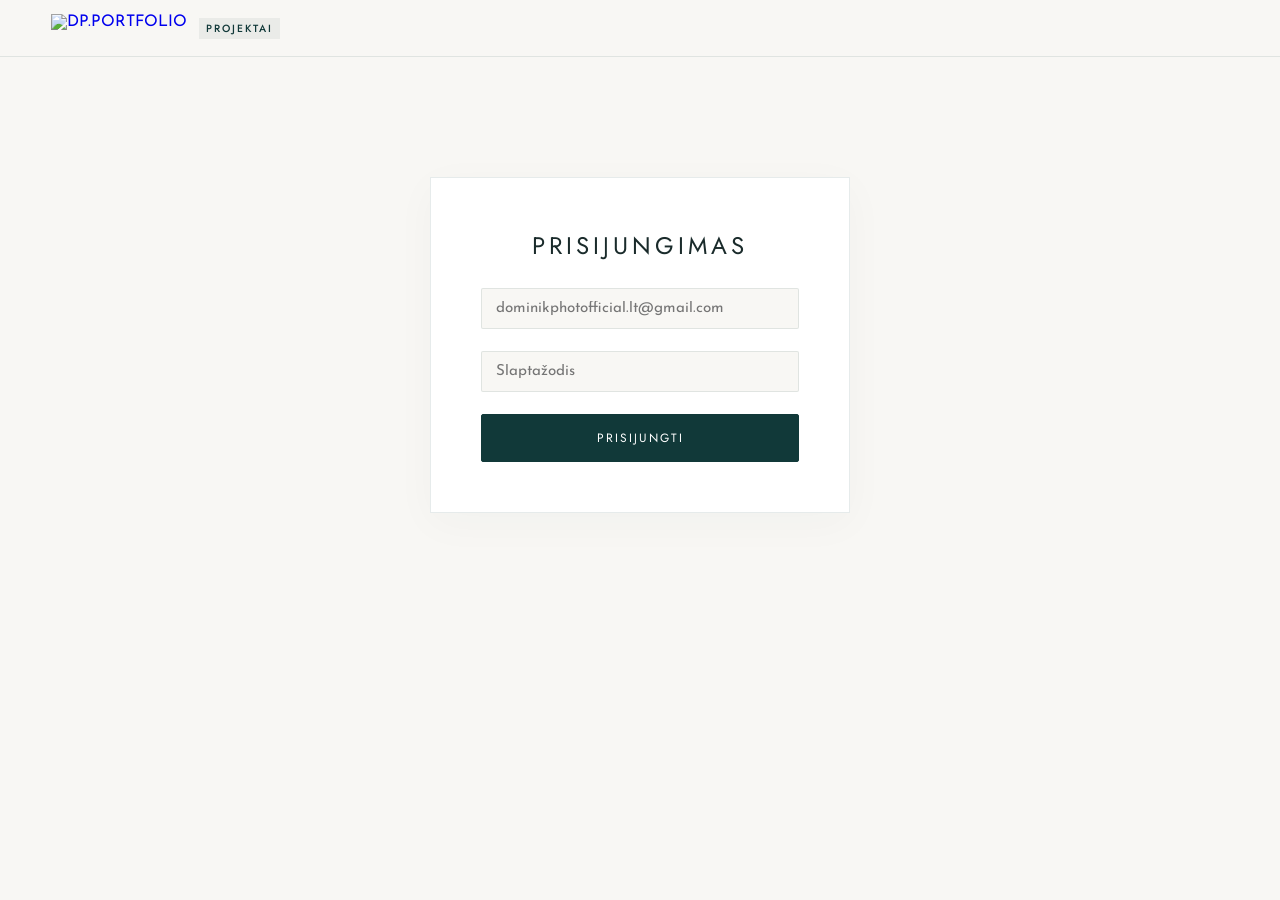
==== commit 50d74c6d: "Update admin.html" ====
--- a/admin.html
+++ b/admin.html
@@ -1,258 +1,1322 @@
-<!-- index.html -->
 <!DOCTYPE html>
 <html lang="lt">
 <head>
     <meta charset="UTF-8">
     <meta name="viewport" content="width=device-width, initial-scale=1.0, maximum-scale=1.0, user-scalable=no">
-    <title>DP - ADMIN</title>
-    <link rel="stylesheet" href="style.css">
-    <link rel="stylesheet" href="https://cdnjs.cloudflare.com/ajax/libs/font-awesome/6.5.1/css/all.min.css">
+    <title>Valdymo Centras — DP.PORTFOLIO</title>
+    <link href="https://fonts.googleapis.com/css2?family=Josefin+Sans:wght@300;400;500;600&family=Jost:wght@300;400;500;600&display=swap" rel="stylesheet">
+    <style>
+        :root {
+            --bg-color: #F8F7F4;
+            --surface-color: #FFFFFF;
+            --surface-hover: #F2EFE9;
+            --accent-color: #113939;
+            --accent-light: #2A5C5C;
+            --accent-soft: rgba(17, 57, 57, 0.06);
+            --text-color: #1A2B2B;
+            --text-muted: rgba(26, 43, 43, 0.55);
+            --border-color: rgba(17, 57, 57, 0.1);
+            --danger-color: #9e2a2b;
+            --font-heading: 'Jost', sans-serif;
+            --font-body: 'Josefin Sans', sans-serif;
+            --radius: 2px;
+            --cb: cubic-bezier(0.16, 1, 0.3, 1);
+            --transition: all 0.35s cubic-bezier(0.16, 1, 0.3, 1);
+        }
+
+        * {
+            margin: 0;
+            padding: 0;
+            box-sizing: border-box;
+            -webkit-tap-highlight-color: transparent;
+        }
+
+        body {
+            background-color: var(--bg-color);
+            color: var(--text-color);
+            font-family: var(--font-body);
+            -webkit-font-smoothing: antialiased;
+            min-height: 100vh;
+            display: flex;
+            flex-direction: column;
+        }
+
+        header {
+            padding: 14px 4vw;
+            display: flex;
+            justify-content: space-between;
+            align-items: center;
+            border-bottom: 1px solid var(--border-color);
+            background: rgba(248, 247, 244, 0.96);
+            backdrop-filter: blur(12px);
+            -webkit-backdrop-filter: blur(12px);
+            position: sticky;
+            top: 0;
+            z-index: 100;
+        }
+
+        .header-logo {
+            display: flex;
+            align-items: center;
+            gap: 12px;
+            text-decoration: none;
+        }
+
+        .header-logo img {
+            height: clamp(22px, 3.5vw, 28px);
+            width: auto;
+        }
+
+        .admin-tag {
+            font-family: var(--font-heading);
+            font-size: 0.65rem;
+            letter-spacing: 2px;
+            text-transform: uppercase;
+            background: var(--accent-soft);
+            color: var(--accent-color);
+            padding: 3px 7px;
+            font-weight: 500;
+        }
+
+        .admin-nav {
+            display: flex;
+            align-items: center;
+            gap: 12px;
+        }
+
+        .user-email {
+            font-size: 0.8rem;
+            letter-spacing: 1px;
+            color: var(--text-muted);
+            display: none;
+        }
+
+        .btn-icon-text {
+            display: inline-flex;
+            align-items: center;
+            gap: 8px;
+            padding: 8px 16px;
+            border: 1px solid var(--border-color);
+            background: transparent;
+            color: var(--text-color);
+            font-family: var(--font-heading);
+            text-transform: uppercase;
+            letter-spacing: 2px;
+            font-size: 0.75rem;
+            cursor: pointer;
+            transition: var(--transition);
+            text-decoration: none;
+            border-radius: var(--radius);
+        }
+
+        .btn-icon-text svg {
+            width: 14px;
+            height: 14px;
+            fill: currentColor;
+        }
+
+        .btn-icon-text:hover {
+            background: var(--accent-color);
+            color: #FFFFFF;
+            border-color: var(--accent-color);
+        }
+
+        .btn-primary {
+            background: var(--accent-color);
+            color: #FFFFFF;
+            border-color: var(--accent-color);
+        }
+
+        .btn-primary:hover {
+            background: var(--accent-light);
+            border-color: var(--accent-light);
+        }
+
+        .btn-danger:hover {
+            background: var(--danger-color);
+            border-color: var(--danger-color);
+            color: #FFFFFF;
+        }
+
+        main {
+            flex: 1;
+            padding: clamp(20px, 4vw, 40px) 4vw 80px 4vw;
+            max-width: 1600px;
+            width: 100%;
+            margin: 0 auto;
+        }
+
+        .auth-card {
+            max-width: 420px;
+            margin: 80px auto;
+            background: var(--surface-color);
+            padding: clamp(30px, 5vw, 50px);
+            border: 1px solid var(--border-color);
+            box-shadow: 0 10px 40px rgba(17, 57, 57, 0.03);
+            text-align: center;
+        }
+
+        .auth-card h1 {
+            font-family: var(--font-heading);
+            text-transform: uppercase;
+            letter-spacing: 4px;
+            font-size: 1.5rem;
+            margin-bottom: 25px;
+            font-weight: 400;
+        }
+
+        .top-toolbar {
+            display: flex;
+            justify-content: space-between;
+            align-items: center;
+            margin-bottom: 30px;
+            gap: 15px;
+            flex-wrap: wrap;
+        }
+
+        .page-title {
+            font-family: var(--font-heading);
+            font-size: clamp(1.4rem, 3vw, 1.9rem);
+            letter-spacing: 3px;
+            text-transform: uppercase;
+            font-weight: 400;
+        }
+
+        .stats-bar {
+            display: grid;
+            grid-template-columns: repeat(auto-fit, minmax(180px, 1fr));
+            gap: 15px;
+            margin-bottom: 30px;
+        }
+
+        .stat-item {
+            background: var(--surface-color);
+            padding: 20px;
+            border: 1px solid var(--border-color);
+            border-radius: var(--radius);
+        }
+
+        .stat-label {
+            font-family: var(--font-heading);
+            font-size: 0.7rem;
+            letter-spacing: 2px;
+            text-transform: uppercase;
+            color: var(--text-muted);
+            margin-bottom: 6px;
+        }
+
+        .stat-val {
+            font-family: var(--font-heading);
+            font-size: 1.7rem;
+            font-weight: 500;
+            color: var(--accent-color);
+        }
+
+        .search-box {
+            position: relative;
+            flex: 1;
+            max-width: 400px;
+            min-width: 240px;
+        }
+
+        .search-box input {
+            width: 100%;
+            padding: 12px 16px 12px 38px;
+            background: var(--surface-color);
+            border: 1px solid var(--border-color);
+            font-family: var(--font-body);
+            font-size: 0.9rem;
+            outline: none;
+            transition: var(--transition);
+        }
+
+        .search-box input:focus {
+            border-color: var(--accent-color);
+        }
+
+        .search-box svg {
+            position: absolute;
+            left: 12px;
+            top: 50%;
+            transform: translateY(-50%);
+            width: 16px;
+            height: 16px;
+            fill: var(--text-muted);
+        }
+
+        .project-table-card {
+            background: var(--surface-color);
+            border: 1px solid var(--border-color);
+            overflow: hidden;
+        }
+
+        .project-row {
+            display: grid;
+            grid-template-columns: 80px 2fr 1fr 1fr 140px;
+            align-items: center;
+            padding: 16px 20px;
+            border-bottom: 1px solid var(--border-color);
+            gap: 15px;
+            transition: background 0.2s ease;
+            cursor: pointer;
+        }
+
+        .project-row:last-child {
+            border-bottom: none;
+        }
+
+        .project-row:hover {
+            background: var(--surface-hover);
+        }
+
+        .project-thumb {
+            width: 80px;
+            height: 55px;
+            object-fit: cover;
+            background: #eae8e4;
+            border-radius: var(--radius);
+        }
+
+        .project-meta-main h3 {
+            font-family: var(--font-heading);
+            font-size: 0.95rem;
+            letter-spacing: 2px;
+            text-transform: uppercase;
+            font-weight: 500;
+            margin-bottom: 3px;
+        }
+
+        .project-meta-main p {
+            font-size: 0.75rem;
+            letter-spacing: 1px;
+            color: var(--text-muted);
+            text-transform: uppercase;
+        }
+
+        .pin-tag {
+            display: inline-flex;
+            align-items: center;
+            gap: 6px;
+            background: var(--accent-soft);
+            padding: 4px 10px;
+            font-family: var(--font-heading);
+            font-size: 0.8rem;
+            letter-spacing: 2px;
+            font-weight: 500;
+            color: var(--accent-color);
+            width: fit-content;
+        }
+
+        .row-text {
+            font-size: 0.85rem;
+            letter-spacing: 1px;
+            color: var(--text-muted);
+        }
+
+        .row-actions {
+            display: flex;
+            justify-content: flex-end;
+            gap: 8px;
+        }
+
+        .icon-btn {
+            background: transparent;
+            border: 1px solid var(--border-color);
+            color: var(--text-color);
+            width: 34px;
+            height: 34px;
+            display: flex;
+            align-items: center;
+            justify-content: center;
+            cursor: pointer;
+            transition: var(--transition);
+            text-decoration: none;
+            border-radius: var(--radius);
+        }
+
+        .icon-btn svg {
+            width: 15px;
+            height: 15px;
+            fill: currentColor;
+        }
+
+        .icon-btn:hover {
+            background: var(--accent-color);
+            color: #FFFFFF;
+            border-color: var(--accent-color);
+        }
+
+        .icon-btn.delete-btn:hover {
+            background: var(--danger-color);
+            border-color: var(--danger-color);
+            color: #FFFFFF;
+        }
+
+        .workspace-header {
+            display: flex;
+            justify-content: space-between;
+            align-items: center;
+            margin-bottom: 25px;
+            gap: 15px;
+            flex-wrap: wrap;
+        }
+
+        .back-nav {
+            display: inline-flex;
+            align-items: center;
+            gap: 8px;
+            font-family: var(--font-heading);
+            text-transform: uppercase;
+            font-size: 0.75rem;
+            letter-spacing: 2px;
+            color: var(--text-muted);
+            cursor: pointer;
+            margin-bottom: 10px;
+            background: none;
+            border: none;
+            transition: color 0.2s ease;
+        }
+
+        .back-nav:hover {
+            color: var(--accent-color);
+        }
+
+        .back-nav svg {
+            width: 14px;
+            height: 14px;
+            fill: currentColor;
+        }
+
+        .workspace-tabs {
+            display: flex;
+            gap: 8px;
+            border-bottom: 1px solid var(--border-color);
+            margin-bottom: 30px;
+            overflow-x: auto;
+            scrollbar-width: none;
+        }
+
+        .workspace-tabs::-webkit-scrollbar {
+            display: none;
+        }
+
+        .ws-tab-btn {
+            padding: 12px 20px;
+            background: none;
+            border: none;
+            font-family: var(--font-heading);
+            text-transform: uppercase;
+            letter-spacing: 2px;
+            font-size: 0.8rem;
+            color: var(--text-muted);
+            cursor: pointer;
+            white-space: nowrap;
+            position: relative;
+            transition: color 0.2s ease;
+        }
+
+        .ws-tab-btn.active {
+            color: var(--accent-color);
+            font-weight: 500;
+        }
+
+        .ws-tab-btn.active::after {
+            content: '';
+            position: absolute;
+            bottom: -1px;
+            left: 0;
+            width: 100%;
+            height: 2px;
+            background: var(--accent-color);
+        }
+
+        .ws-grid-toolbar {
+            display: flex;
+            justify-content: space-between;
+            align-items: center;
+            margin-bottom: 20px;
+            gap: 15px;
+            flex-wrap: wrap;
+        }
+
+        .photo-matrix {
+            display: grid;
+            grid-template-columns: repeat(auto-fill, minmax(140px, 1fr));
+            gap: 12px;
+        }
+
+        .photo-cell {
+            position: relative;
+            aspect-ratio: 1 / 1;
+            background: #e8e6e3;
+            overflow: hidden;
+            border-radius: var(--radius);
+        }
+
+        .photo-cell img {
+            width: 100%;
+            height: 100%;
+            object-fit: cover;
+        }
+
+        .photo-cell-delete {
+            position: absolute;
+            top: 6px;
+            right: 6px;
+            background: rgba(10, 15, 15, 0.7);
+            border: none;
+            color: #FFFFFF;
+            width: 26px;
+            height: 26px;
+            display: flex;
+            align-items: center;
+            justify-content: center;
+            cursor: pointer;
+            opacity: 0;
+            transition: opacity 0.2s ease, background 0.2s ease;
+            border-radius: 2px;
+        }
+
+        .photo-cell-delete svg {
+            width: 13px;
+            height: 13px;
+            fill: currentColor;
+        }
+
+        .photo-cell:hover .photo-cell-delete {
+            opacity: 1;
+        }
+
+        .photo-cell-delete:hover {
+            background: var(--danger-color);
+        }
+
+        .form-pane {
+            background: var(--surface-color);
+            border: 1px solid var(--border-color);
+            padding: clamp(25px, 4vw, 40px);
+            max-width: 750px;
+        }
+
+        .form-group {
+            margin-bottom: 22px;
+        }
+
+        .form-label {
+            display: block;
+            font-family: var(--font-heading);
+            font-size: 0.75rem;
+            letter-spacing: 2px;
+            text-transform: uppercase;
+            color: var(--accent-color);
+            margin-bottom: 8px;
+            font-weight: 500;
+        }
+
+        .form-input {
+            width: 100%;
+            padding: 12px 14px;
+            background: var(--bg-color);
+            border: 1px solid var(--border-color);
+            font-family: var(--font-body);
+            font-size: 0.95rem;
+            color: var(--text-color);
+            outline: none;
+            transition: border-color 0.2s ease;
+            border-radius: var(--radius);
+        }
+
+        .form-input:focus {
+            border-color: var(--accent-color);
+        }
+
+        textarea.form-input {
+            min-height: 120px;
+            resize: vertical;
+            line-height: 1.6;
+        }
+
+        .drop-box {
+            border: 2px dashed var(--accent-color);
+            padding: 40px 20px;
+            text-align: center;
+            cursor: pointer;
+            background: var(--accent-soft);
+            transition: background 0.2s ease;
+            border-radius: var(--radius);
+        }
+
+        .drop-box.dragover {
+            background: rgba(17, 57, 57, 0.12);
+        }
+
+        .drop-box p {
+            font-family: var(--font-heading);
+            text-transform: uppercase;
+            letter-spacing: 2px;
+            font-size: 0.8rem;
+            color: var(--accent-color);
+        }
+
+        .progress-indicator {
+            margin-top: 15px;
+            display: none;
+        }
+
+        .progress-bar-rail {
+            width: 100%;
+            height: 6px;
+            background: var(--border-color);
+            overflow: hidden;
+        }
+
+        .progress-bar-thumb {
+            height: 100%;
+            width: 0%;
+            background: var(--accent-color);
+            transition: width 0.2s ease;
+        }
+
+        .progress-caption {
+            font-size: 0.75rem;
+            letter-spacing: 1px;
+            text-align: center;
+            margin-top: 6px;
+            text-transform: uppercase;
+            color: var(--text-muted);
+        }
+
+        .modal-overlay {
+            position: fixed;
+            inset: 0;
+            background: rgba(10, 15, 15, 0.7);
+            backdrop-filter: blur(8px);
+            -webkit-backdrop-filter: blur(8px);
+            z-index: 1000;
+            display: flex;
+            justify-content: center;
+            align-items: center;
+            padding: 20px;
+            opacity: 0;
+            pointer-events: none;
+            transition: opacity 0.3s var(--cb);
+        }
+
+        .modal-overlay.active {
+            opacity: 1;
+            pointer-events: auto;
+        }
+
+        .modal-box {
+            background: var(--surface-color);
+            border: 1px solid var(--border-color);
+            width: 100%;
+            max-width: 620px;
+            max-height: 90vh;
+            overflow-y: auto;
+            padding: clamp(25px, 5vw, 40px);
+            border-radius: var(--radius);
+        }
+
+        .modal-header {
+            display: flex;
+            justify-content: space-between;
+            align-items: center;
+            margin-bottom: 25px;
+        }
+
+        .modal-header h2 {
+            font-family: var(--font-heading);
+            text-transform: uppercase;
+            letter-spacing: 3px;
+            font-size: 1.2rem;
+            font-weight: 500;
+        }
+
+        .modal-close {
+            background: none;
+            border: none;
+            font-size: 1.4rem;
+            cursor: pointer;
+            color: var(--text-muted);
+        }
+
+        .hidden {
+            display: none !important;
+        }
+
+        @media (min-width: 768px) {
+            .user-email {
+                display: inline;
+            }
+        }
+
+        @media (max-width: 900px) {
+            .project-row {
+                grid-template-columns: 70px 1.5fr 1fr auto;
+            }
+            .project-row .row-date {
+                display: none;
+            }
+        }
+
+        @media (max-width: 640px) {
+            .project-row {
+                grid-template-columns: 60px 1fr auto;
+                padding: 12px 14px;
+                gap: 12px;
+            }
+            .project-row .pin-tag {
+                display: none;
+            }
+            .photo-matrix {
+                grid-template-columns: repeat(auto-fill, minmax(100px, 1fr));
+                gap: 8px;
+            }
+            .top-toolbar {
+                flex-direction: column;
+                align-items: stretch;
+            }
+            .search-box {
+                max-width: 100%;
+            }
+        }
+    </style>
 </head>
 <body>
 
-    <div id="preloader"><div class="loader"></div></div>
-
-    <div id="auth-overlay">
-        <div class="auth-card">
-            <h2>DP - ADMIN</h2>
-            <div class="divider" style="margin: 10px auto 20px auto;"></div>
-            <p>Prisijunkite naudodami administratoriaus paskyrą.</p>
-            <div style="text-align: left;">
-                <label class="field-label">El. Paštas</label>
-                <input type="email" id="login-email" class="form-input" placeholder="admin@pavyzdys.lt" required>
-                <label class="field-label">Slaptažodis</label>
-                <input type="password" id="login-password" class="form-input" placeholder="••••••••" required>
-                <button id="btn-login-auth" class="cta-button btn-solid" style="width: 100%; margin-top: 25px;">Prisijungti</button>
+    <header>
+        <a href="/" class="header-logo">
+            <img src="https://i.postimg.cc/Xvc3zYGK/dp-logo.png" alt="DP.PORTFOLIO">
+            <span class="admin-tag">Projektai</span>
+        </a>
+        <div class="admin-nav hidden" id="headerNav">
+            <span class="user-email" id="userEmailTag"></span>
+            <button class="btn-icon-text btn-danger" id="logoutBtn">
+                <svg viewBox="0 0 24 24"><path d="M10.09 15.59L11.5 17l5-5-5-5-1.41 1.41L12.67 11H3v2h9.67l-2.58 2.59zM19 3H5c-1.11 0-2 .9-2 2v4h2V5h14v14H5v-4H3v4c0 1.1.89 2 2 2h14c1.1 0 2-.9 2-2V5c0-1.1-.89-2-2-2z"/></svg>
+                <span>Atsijungti</span>
+            </button>
+        </div>
+    </header>
+
+    <main>
+        <section id="authSection" class="auth-card">
+            <h1>Prisijungimas</h1>
+            <div class="form-group">
+                <input type="email" id="authEmail" class="form-input" placeholder="dominikphotofficial.lt@gmail.com">
             </div>
+            <div class="form-group">
+                <input type="password" id="authPass" class="form-input" placeholder="Slaptažodis">
+            </div>
+            <button id="authBtn" class="btn-icon-text btn-primary" style="width:100%; justify-content:center; padding:14px;">Prisijungti</button>
+            <p id="authError" style="color:var(--danger-color); font-size:0.75rem; margin-top:15px; letter-spacing:1px; text-transform:uppercase; display:none;"></p>
+        </section>
+
+        <section id="listSection" class="hidden">
+            <div class="top-toolbar">
+                <h1 class="page-title">Projektai</h1>
+                <button class="btn-icon-text btn-primary" id="openCreateModalBtn">
+                    <svg viewBox="0 0 24 24"><path d="M19 13h-6v6h-2v-6H5v-2h6V5h2v6h6v2z"/></svg>
+                    <span>Naujas projektas</span>
+                </button>
+            </div>
+
+            <div class="stats-bar">
+                <div class="stat-item">
+                    <div class="stat-label">Aktyvios galerijos</div>
+                    <div class="stat-val" id="statGalleriesCount">0</div>
+                </div>
+                <div class="stat-item">
+                    <div class="stat-label">Viso kadrų</div>
+                    <div class="stat-val" id="statPhotosCount">0</div>
+                </div>
+                <div class="stat-item">
+                    <div class="stat-label">Atsiliepimai</div>
+                    <div class="stat-val" id="statReviewsCount">0</div>
+                </div>
+            </div>
+
+            <div class="top-toolbar" style="margin-bottom: 20px;">
+                <div class="search-box">
+                    <svg viewBox="0 0 24 24"><path d="M15.5 14h-.79l-.28-.27C15.41 12.59 16 11.11 16 9.5 16 5.91 13.09 3 9.5 3S3 5.91 3 9.5 5.91 16 9.5 16c1.61 0 3.09-.59 4.23-1.57l.27.28v.79l5 4.99L20.49 19l-4.99-5zm-6 0C7.01 14 5 11.99 5 9.5S7.01 5 9.5 5 14 7.01 14 9.5 11.99 14 9.5 14z"/></svg>
+                    <input type="text" id="projectSearchInput" placeholder="Ieškoti projekto arba PIN...">
+                </div>
+            </div>
+
+            <div class="project-table-card" id="projectsContainer"></div>
+        </section>
+
+        <section id="workspaceSection" class="hidden">
+            <button class="back-nav" id="wsBackBtn">
+                <svg viewBox="0 0 24 24"><path d="M20 11H7.83l5.59-5.59L12 4l-8 8 8 8 1.41-1.41L7.83 13H20v-2z"/></svg>
+                <span>Visi projektai</span>
+            </button>
+
+            <div class="workspace-header">
+                <div>
+                    <h1 class="page-title" id="wsGalleryTitle">Kraunama...</h1>
+                    <p id="wsGallerySubtitle" style="font-size:0.85rem; letter-spacing:2px; text-transform:uppercase; color:var(--text-muted); margin-top:4px;"></p>
+                </div>
+                <div style="display:flex; gap:10px; flex-wrap:wrap;">
+                    <button class="btn-icon-text" id="wsShareBtn">
+                        <svg viewBox="0 0 24 24"><path d="M18 16.08c-.76 0-1.44.3-1.96.77L8.91 12.7c.05-.23.09-.46.09-.7s-.04-.47-.09-.7l7.05-4.11c.54.5 1.25.81 2.04.81 1.66 0 3-1.34 3-3s-1.34-3-3-3-3 1.34-3 3c0 .24.04.47.09.7L8.04 9.81C7.5 9.31 6.79 9 6 9c-1.66 0-3 1.34-3 3s1.34 3 3 3c.79 0 1.5-.31 2.04-.81l7.12 4.16c-.05.21-.08.43-.08.65 0 1.61 1.31 2.92 2.92 2.92 1.61 0 2.92-1.31 2.92-2.92s-1.31-2.92-2.92-2.92z"/></svg>
+                        <span>Dalintis PIN</span>
+                    </button>
+                    <button class="btn-icon-text btn-primary" id="wsPreviewBtn">
+                        <svg viewBox="0 0 24 24"><path d="M12 4.5C7 4.5 2.73 7.61 1 12c1.73 4.39 6 7.5 11 7.5s9.27-3.11 11-7.5c-1.73-4.39-6-7.5-11-7.5zM12 17c-2.76 0-5-2.24-5-5s2.24-5 5-5 5 2.24 5 5-2.24 5-5 5zm0-8c-1.66 0-3 1.34-3 3s1.34 3 3 3 3-1.34 3-3-1.34-3-3-3z"/></svg>
+                        <span>Kliento peržiūra</span>
+                    </button>
+                </div>
+            </div>
+
+            <nav class="workspace-tabs">
+                <button class="ws-tab-btn active" data-wstab="wsPhotosTab">Nuotraukos (<span id="wsPhotosCount">0</span>)</button>
+                <button class="ws-tab-btn" data-wstab="wsStoryTab">Aprašymas / Tekstas</button>
+                <button class="ws-tab-btn" data-wstab="wsSettingsTab">Nustatymai</button>
+            </nav>
+
+            <div id="wsPhotosTab" class="ws-tab-content">
+                <div class="ws-grid-toolbar">
+                    <div style="font-family:var(--font-heading); font-size:0.85rem; letter-spacing:2px; text-transform:uppercase;">
+                        Viso failų: <span id="wsPhotosBadge" style="color:var(--accent-color); font-weight:600;">0</span>
+                    </div>
+                    <div>
+                        <button class="btn-icon-text btn-primary" id="wsUploadMoreBtn">
+                            <svg viewBox="0 0 24 24"><path d="M19.35 10.04C18.67 6.59 15.64 4 12 4 9.11 4 6.6 5.64 5.35 8.04 2.34 8.36 0 10.91 0 14c0 3.31 2.69 6 6 6h13c2.76 0 5-2.24 5-5 0-2.64-2.05-4.78-4.65-4.96zM14 13v4h-4v-4H7l5-5 5 5h-3z"/></svg>
+                            <span>Įkelti kadrų</span>
+                        </button>
+                        <input type="file" id="wsFileInput" multiple accept="image/*" class="hidden">
+                    </div>
+                </div>
+
+                <div class="progress-indicator" id="wsUploadProgress">
+                    <div class="progress-bar-rail">
+                        <div class="progress-bar-thumb" id="wsProgressFill"></div>
+                    </div>
+                    <p class="progress-caption" id="wsProgressText">Įkeliama...</p>
+                </div>
+
+                <div class="photo-matrix" id="wsPhotosGrid"></div>
+            </div>
+
+            <div id="wsStoryTab" class="ws-tab-content hidden">
+                <div class="form-pane">
+                    <div class="form-group">
+                        <label class="form-label">Fotosesijos istorija / Padėkos tekstas</label>
+                        <textarea id="wsStoryInput" class="form-input" placeholder="Dvi dienas turėjau galimybę būti kartu su stovyklos dalyviais..."></textarea>
+                    </div>
+                    <button class="btn-icon-text btn-primary" id="wsSaveStoryBtn">Išsaugoti tekstą</button>
+                </div>
+            </div>
+
+            <div id="wsSettingsTab" class="ws-tab-content hidden">
+                <div class="form-pane">
+                    <div class="form-group">
+                        <label class="form-label">Projekto pavadinimas</label>
+                        <input type="text" id="wsSetTitle" class="form-input" required>
+                    </div>
+                    <div class="form-group">
+                        <label class="form-label">Kategorija / Potėmė</label>
+                        <input type="text" id="wsSetSubtitle" class="form-input" required>
+                    </div>
+                    <div class="form-group">
+                        <label class="form-label">PIN kodas (6 skaitmenys)</label>
+                        <input type="text" id="wsSetPin" class="form-input" maxlength="6" pattern="[0-9]{6}" required>
+                    </div>
+                    <div class="form-group">
+                        <label class="form-label">Fotosesijos data</label>
+                        <input type="date" id="wsSetDate" class="form-input">
+                    </div>
+                    <div class="form-group">
+                        <label class="form-label">Kliento el. paštas (nebūtina)</label>
+                        <input type="email" id="wsSetEmail" class="form-input" placeholder="klientas@gmail.com">
+                    </div>
+                    <div class="form-group">
+                        <label class="form-label">ZIP Archyvo nuoroda</label>
+                        <input type="url" id="wsSetZip" class="form-input" placeholder="https://drive.google.com/...">
+                    </div>
+                    <div style="display:flex; justify-content:space-between; align-items:center; margin-top:35px; flex-wrap:wrap; gap:15px;">
+                        <button class="btn-icon-text btn-primary" id="wsSaveSettingsBtn">Išsaugoti pakeitimus</button>
+                        <button class="btn-icon-text btn-danger" id="wsDeleteGalleryBtn">Ištrinti projektą</button>
+                    </div>
+                </div>
+            </div>
+        </section>
+    </main>
+
+    <div class="modal-overlay" id="createModal">
+        <div class="modal-box">
+            <div class="modal-header">
+                <h2>Naujas projektas</h2>
+                <button class="modal-close" id="closeCreateModalBtn">&times;</button>
+            </div>
+            <form id="createGalleryForm">
+                <div class="form-group">
+                    <label class="form-label">Pavadinimas</label>
+                    <input type="text" id="cgTitle" class="form-input" placeholder="Pvz. ŽEIMENOS ŽIRGAI" required>
+                </div>
+                <div class="form-group">
+                    <label class="form-label">Kategorija</label>
+                    <input type="text" id="cgSubtitle" class="form-input" placeholder="Pvz. Vasaros stovyklos fotosesija" required>
+                </div>
+                <div class="form-group">
+                    <label class="form-label">PIN kodas (6 skaitmenys)</label>
+                    <input type="text" id="cgPin" class="form-input" placeholder="123456" maxlength="6" pattern="[0-9]{6}" required>
+                </div>
+                <div class="form-group">
+                    <label class="form-label">Fotosesijos data</label>
+                    <input type="date" id="cgDate" class="form-input">
+                </div>
+                <div class="form-group">
+                    <label class="form-label">ZIP Archyvo nuoroda (nebūtina)</label>
+                    <input type="url" id="cgZip" class="form-input" placeholder="https://...">
+                </div>
+                <div class="form-group">
+                    <label class="form-label">Nuotraukos</label>
+                    <div class="drop-box" id="cgDropBox">
+                        <p id="cgDropLabel">Tempkite nuotraukas čia arba spustelėkite</p>
+                        <input type="file" id="cgFileInput" multiple accept="image/*" class="hidden">
+                    </div>
+                </div>
+                <div class="progress-indicator" id="cgProgress">
+                    <div class="progress-bar-rail">
+                        <div class="progress-bar-thumb" id="cgProgressThumb"></div>
+                    </div>
+                    <p class="progress-caption" id="cgProgressCaption">Įkeliama...</p>
+                </div>
+                <button type="submit" class="btn-icon-text btn-primary" id="cgSubmitBtn" style="width:100%; justify-content:center; padding:15px; margin-top:20px;">Sukurti projektą</button>
+            </form>
         </div>
     </div>
 
-    <div id="app-layout">
-        <aside id="sidebar">
-            <div class="brand-wrap">
-                <div class="brand-title">DP - ADMIN</div>
-                <div class="brand-sub">DP.PORTFOLIO</div>
-            </div>
-            <ul class="sidebar-menu">
-                <li class="menu-item active" data-view="dashboard"><button><i class="fa-solid fa-chart-pie"></i> Apžvalga</button></li>
-                <li class="menu-item" data-view="requests"><button><i class="fa-solid fa-envelope-open-text"></i> Užklausos <span class="badge-counter" id="badge-req-count">0</span></button></li>
-                <li class="menu-item" data-view="galleries"><button><i class="fa-solid fa-images"></i> Galerijos <span class="badge-counter" id="badge-gal-count">0</span></button></li>
-                <li class="menu-item" data-view="settings"><button><i class="fa-solid fa-sliders"></i> Nustatymai</button></li>
-            </ul>
-            <div class="sidebar-status">
-                <div class="api-badge"><span><span class="status-dot" id="status-main"></span> API 1: Užklausos</span></div>
-                <div class="api-badge"><span><span class="status-dot" id="status-clients"></span> API 2: Galerijos</span></div>
-            </div>
-        </aside>
-
-        <div id="main-content">
-            <header class="admin-header">
-                <div style="display: flex; align-items: center; gap: 15px;">
-                    <button class="burger-admin" id="btn-toggle-sidebar"><i class="fa-solid fa-bars"></i></button>
-                    <div class="header-title-box"><h2 id="page-header-title">Apžvalga ir Rodikliai</h2></div>
-                </div>
-                <div class="admin-profile">
-                    <span class="user-email-tag" id="display-admin-email"></span>
-                    <button class="btn-logout" id="btn-logout">Atsijungti</button>
-                </div>
-            </header>
-
-            <main class="content-wrapper">
-                
-                <!-- DASHBOARD -->
-                <section id="view-dashboard" class="view-section active">
-                    <div class="stats-grid">
-                        <div class="stat-box">
-                            <div class="stat-header"><span>Naujos TFP</span><i class="fa-solid fa-camera" style="color: var(--accent-light);"></i></div>
-                            <div class="stat-value" id="stat-tfp-new">0</div>
-                        </div>
-                        <div class="stat-box">
-                            <div class="stat-header"><span>Naujos Paslaugos</span><i class="fa-solid fa-briefcase" style="color: var(--accent-light);"></i></div>
-                            <div class="stat-value" id="stat-srv-new">0</div>
-                        </div>
-                        <div class="stat-box">
-                            <div class="stat-header"><span>Aktyvios Galerijos</span><i class="fa-solid fa-images" style="color: var(--accent-light);"></i></div>
-                            <div class="stat-value" id="stat-gal-active">0</div>
-                        </div>
-                    </div>
-                </section>
-
-                <!-- REQUESTS (TFP & SERVICES) -->
-                <section id="view-requests" class="view-section">
-                    <div class="tabs">
-                        <button class="tab-btn active" data-reqtab="tfp-tab">TFP Užklausos</button>
-                        <button class="tab-btn" data-reqtab="srv-tab">Mokamos Paslaugos</button>
-                    </div>
-
-                    <div id="tfp-tab" class="tab-content active">
-                        <div id="tfp-list"></div>
-                    </div>
-
-                    <div id="srv-tab" class="tab-content">
-                        <div id="srv-list"></div>
-                    </div>
-                </section>
-
-                <!-- GALLERIES -->
-                <section id="view-galleries" class="view-section">
-                    <div class="top-toolbar">
-                        <div class="search-box">
-                            <svg viewBox="0 0 24 24"><path d="M15.5 14h-.79l-.28-.27C15.41 12.59 16 11.11 16 9.5 16 5.91 13.09 3 9.5 3S3 5.91 3 9.5 5.91 16 9.5 16c1.61 0 3.09-.59 4.23-1.57l.27.28v.79l5 4.99L20.49 19l-4.99-5zm-6 0C7.01 14 5 11.99 5 9.5S7.01 5 9.5 5 14 7.01 14 9.5 11.99 14 9.5 14z"/></svg>
-                            <input type="text" id="gallerySearchInput" placeholder="Ieškoti projekto arba PIN...">
-                        </div>
-                        <button class="cta-button btn-solid" id="btn-open-create-gallery">
-                            <i class="fa-solid fa-plus"></i> Naujas Projektas
+    <script type="module">
+        import { auth, db, storage } from './firebase-config.js';
+        import { signInWithEmailAndPassword, signOut, onAuthStateChanged } from "https://www.gstatic.com/firebasejs/10.7.1/firebase-auth.js";
+        import { collection, getDocs, addDoc, updateDoc, deleteDoc, doc, query, orderBy } from "https://www.gstatic.com/firebasejs/10.7.1/firebase-firestore.js";
+        import { ref, uploadBytesResumable, getDownloadURL } from "https://www.gstatic.com/firebasejs/10.7.1/firebase-storage.js";
+
+        const authSection = document.getElementById('authSection');
+        const listSection = document.getElementById('listSection');
+        const workspaceSection = document.getElementById('workspaceSection');
+        const headerNav = document.getElementById('headerNav');
+        const userEmailTag = document.getElementById('userEmailTag');
+        const logoutBtn = document.getElementById('logoutBtn');
+
+        const authEmail = document.getElementById('authEmail');
+        const authPass = document.getElementById('authPass');
+        const authBtn = document.getElementById('authBtn');
+        const authError = document.getElementById('authError');
+
+        const projectsContainer = document.getElementById('projectsContainer');
+        const statGalleriesCount = document.getElementById('statGalleriesCount');
+        const statPhotosCount = document.getElementById('statPhotosCount');
+        const statReviewsCount = document.getElementById('statReviewsCount');
+        const projectSearchInput = document.getElementById('projectSearchInput');
+
+        const createModal = document.getElementById('createModal');
+        const openCreateModalBtn = document.getElementById('openCreateModalBtn');
+        const closeCreateModalBtn = document.getElementById('closeCreateModalBtn');
+        const createGalleryForm = document.getElementById('createGalleryForm');
+        const cgDropBox = document.getElementById('cgDropBox');
+        const cgFileInput = document.getElementById('cgFileInput');
+        const cgDropLabel = document.getElementById('cgDropLabel');
+        const cgProgress = document.getElementById('cgProgress');
+        const cgProgressThumb = document.getElementById('cgProgressThumb');
+        const cgProgressCaption = document.getElementById('cgProgressCaption');
+        const cgSubmitBtn = document.getElementById('cgSubmitBtn');
+
+        let allProjects = [];
+        let activeProject = null;
+        let pendingCreateFiles = [];
+
+        onAuthStateChanged(auth, async (user) => {
+            if (user && user.email === 'dominikphotofficial.lt@gmail.com') {
+                authSection.classList.add('hidden');
+                listSection.classList.remove('hidden');
+                headerNav.classList.remove('hidden');
+                userEmailTag.innerText = user.email;
+                await loadProjects();
+            } else {
+                authSection.classList.remove('hidden');
+                listSection.classList.add('hidden');
+                workspaceSection.classList.add('hidden');
+                headerNav.classList.add('hidden');
+            }
+        });
+
+        authBtn.addEventListener('click', async () => {
+            const email = authEmail.value.trim();
+            const pass = authPass.value;
+            if (!email || !pass) return;
+
+            authBtn.innerText = 'Tikrinama...';
+            authBtn.disabled = true;
+            try {
+                await signInWithEmailAndPassword(auth, email, pass);
+            } catch (err) {
+                authError.innerText = 'Neteisingi prisijungimo duomenys';
+                authError.style.display = 'block';
+            } finally {
+                authBtn.innerText = 'Prisijungti';
+                authBtn.disabled = false;
+            }
+        });
+
+        logoutBtn.addEventListener('click', () => signOut(auth));
+
+        async function loadProjects() {
+            const snap = await getDocs(query(collection(db, "galleries"), orderBy("date", "desc")));
+            allProjects = [];
+            let totalPhotos = 0;
+
+            snap.forEach((docSnap) => {
+                const item = { id: docSnap.id, ...docSnap.data() };
+                allProjects.push(item);
+                totalPhotos += (item.photos ? item.photos.length : 0);
+            });
+
+            const rSnap = await getDocs(collection(db, "reviews"));
+            statReviewsCount.innerText = rSnap.size;
+            statGalleriesCount.innerText = allProjects.length;
+            statPhotosCount.innerText = totalPhotos;
+
+            renderProjectList(allProjects);
+        }
+
+        function renderProjectList(list) {
+            projectsContainer.innerHTML = '';
+            if (list.length === 0) {
+                projectsContainer.innerHTML = '<p style="text-align:center; padding:50px; opacity:0.5; text-transform:uppercase; letter-spacing:2px;">Projektų nėra</p>';
+                return;
+            }
+
+            list.forEach((p) => {
+                const cover = (p.photos && p.photos.length > 0) ? p.photos[0].thumb : '';
+                const count = p.photos ? p.photos.length : 0;
+                const dateStr = p.date ? new Date(p.date).toLocaleDateString('lt-LT') : '—';
+
+                const row = document.createElement('div');
+                row.className = 'project-row';
+                row.innerHTML = `
+                    <img src="${cover}" class="project-thumb" alt="Cover">
+                    <div class="project-meta-main">
+                        <h3>${p.title || 'Be pavadinimo'}</h3>
+                        <p>${p.subtitle || ''}</p>
+                    </div>
+                    <div>
+                        <span class="pin-tag">PIN: ${p.pin}</span>
+                    </div>
+                    <div class="row-text row-date">${count} kadrų &bull; ${dateStr}</div>
+                    <div class="row-actions">
+                        <button class="icon-btn btn-open-ws" title="Atidaryti projektą">
+                            <svg viewBox="0 0 24 24"><path d="M3 17.25V21h3.75L17.81 9.94l-3.75-3.75L3 17.25zM20.71 7.04c.39-.39.39-1.02 0-1.41l-2.34-2.34c-.39-.39-1.02-.39-1.41 0l-1.83 1.83 3.75 3.75 1.83-1.83z"/></svg>
                         </button>
-                    </div>
-                    <div class="project-table-card" id="galleriesContainer"></div>
-                </section>
-
-                <!-- WORKSPACE (SINGLE GALLERY) -->
-                <section id="view-workspace" class="view-section">
-                    <button class="back-nav" id="wsBackBtn">
-                        <i class="fa-solid fa-arrow-left"></i> Visi projektai
+                        <button class="icon-btn delete-btn btn-del" title="Ištrinti">
+                            <svg viewBox="0 0 24 24"><path d="M6 19c0 1.1.9 2 2 2h8c1.1 0 2-.9 2-2V7H6v12zM19 4h-3.5l-1-1h-5l-1 1H5v2h14V4z"/></svg>
+                        </button>
+                    </div>
+                `;
+
+                row.addEventListener('click', (e) => {
+                    if (!e.target.closest('.row-actions')) {
+                        openWorkspace(p);
+                    }
+                });
+
+                row.querySelector('.btn-open-ws').onclick = (e) => {
+                    e.stopPropagation();
+                    openWorkspace(p);
+                };
+
+                row.querySelector('.btn-del').onclick = async (e) => {
+                    e.stopPropagation();
+                    if (confirm(`Ištrinti projektą "${p.title}"?`)) {
+                        await deleteDoc(doc(db, "galleries", p.id));
+                        await loadProjects();
+                    }
+                };
+
+                projectsContainer.appendChild(row);
+            });
+        }
+
+        projectSearchInput.addEventListener('input', (e) => {
+            const val = e.target.value.toLowerCase().trim();
+            const filtered = allProjects.filter(p => 
+                (p.title && p.title.toLowerCase().includes(val)) ||
+                (p.subtitle && p.subtitle.toLowerCase().includes(val)) ||
+                (p.pin && p.pin.includes(val))
+            );
+            renderProjectList(filtered);
+        });
+
+        openCreateModalBtn.onclick = () => {
+            createGalleryForm.reset();
+            pendingCreateFiles = [];
+            cgDropLabel.innerText = "Tempkite nuotraukas čia arba spustelėkite";
+            cgProgress.style.display = 'none';
+            createModal.classList.add('active');
+        };
+
+        closeCreateModalBtn.onclick = () => createModal.classList.remove('active');
+
+        cgDropBox.onclick = () => cgFileInput.click();
+
+        cgDropBox.ondragover = (e) => { e.preventDefault(); cgDropBox.classList.add('dragover'); };
+        cgDropBox.ondragleave = () => cgDropBox.classList.remove('dragover');
+        cgDropBox.ondrop = (e) => {
+            e.preventDefault();
+            cgDropBox.classList.remove('dragover');
+            pendingCreateFiles = Array.from(e.dataTransfer.files).filter(f => f.type.startsWith('image/'));
+            cgDropLabel.innerText = `Pasirinkta nuotraukų: ${pendingCreateFiles.length}`;
+        };
+
+        cgFileInput.onchange = (e) => {
+            pendingCreateFiles = Array.from(e.target.files);
+            cgDropLabel.innerText = `Pasirinkta nuotraukų: ${pendingCreateFiles.length}`;
+        };
+
+        createGalleryForm.onsubmit = async (e) => {
+            e.preventDefault();
+            const pin = document.getElementById('cgPin').value.trim();
+            const title = document.getElementById('cgTitle').value.trim();
+            const subtitle = document.getElementById('cgSubtitle').value.trim();
+            const date = document.getElementById('cgDate').value || new Date().toISOString().split('T')[0];
+            const zip = document.getElementById('cgZip').value.trim();
+
+            if (pendingCreateFiles.length === 0) {
+                alert("Pridėkite bent vieną nuotrauką");
+                return;
+            }
+
+            cgSubmitBtn.disabled = true;
+            cgProgress.style.display = 'block';
+
+            const uploaded = [];
+            try {
+                for (let i = 0; i < pendingCreateFiles.length; i++) {
+                    const file = pendingCreateFiles[i];
+                    const storageRef = ref(storage, `galleries/${pin}/${Date.now()}_${file.name}`);
+                    const uploadTask = uploadBytesResumable(storageRef, file);
+
+                    await new Promise((resolve, reject) => {
+                        uploadTask.on('state_changed',
+                            (snap) => {
+                                const percent = ((i + (snap.bytesTransferred / snap.totalBytes)) / pendingCreateFiles.length) * 100;
+                                cgProgressThumb.style.width = `${percent}%`;
+                                cgProgressCaption.innerText = `Keliama: ${i + 1} iš ${pendingCreateFiles.length} (${Math.round(percent)}%)`;
+                            },
+                            (err) => reject(err),
+                            async () => {
+                                const url = await getDownloadURL(uploadTask.snapshot.ref);
+                                uploaded.push({ thumb: url, full: url, name: file.name });
+                                resolve();
+                            }
+                        );
+                    });
+                }
+
+                await addDoc(collection(db, "galleries"), {
+                    title,
+                    subtitle,
+                    pin,
+                    date,
+                    zip_url: zip || null,
+                    description: "",
+                    photos: uploaded,
+                    createdAt: new Date().toISOString()
+                });
+
+                createModal.classList.remove('active');
+                cgSubmitBtn.disabled = false;
+                await loadProjects();
+
+            } catch (error) {
+                alert("Klaida įkeliant galeriją.");
+                cgSubmitBtn.disabled = false;
+            }
+        };
+
+        function openWorkspace(gallery) {
+            activeProject = gallery;
+            listSection.classList.add('hidden');
+            workspaceSection.classList.remove('hidden');
+
+            document.getElementById('wsGalleryTitle').innerText = gallery.title || 'Galerija';
+            document.getElementById('wsGallerySubtitle').innerText = gallery.subtitle || '';
+            document.getElementById('wsStoryInput').value = gallery.description || '';
+
+            document.getElementById('wsSetTitle').value = gallery.title || '';
+            document.getElementById('wsSetSubtitle').value = gallery.subtitle || '';
+            document.getElementById('wsSetPin').value = gallery.pin || '';
+            document.getElementById('wsSetDate').value = gallery.date || '';
+            document.getElementById('wsSetEmail').value = gallery.client_email || '';
+            document.getElementById('wsSetZip').value = gallery.zip_url || '';
+
+            renderWorkspacePhotos();
+        }
+
+        document.getElementById('wsBackBtn').onclick = () => {
+            workspaceSection.classList.add('hidden');
+            listSection.classList.remove('hidden');
+            loadProjects();
+        };
+
+        document.querySelectorAll('.ws-tab-btn').forEach(btn => {
+            btn.onclick = () => {
+                document.querySelectorAll('.ws-tab-btn').forEach(b => b.classList.remove('active'));
+                document.querySelectorAll('.ws-tab-content').forEach(c => c.classList.add('hidden'));
+                btn.classList.add('active');
+                document.getElementById(btn.dataset.wstab).classList.remove('hidden');
+            };
+        });
+
+        document.getElementById('wsPreviewBtn').onclick = () => {
+            sessionStorage.setItem('clientGallery', JSON.stringify(activeProject));
+            window.open('/gallery.html', '_blank');
+        };
+
+        document.getElementById('wsShareBtn').onclick = () => {
+            navigator.clipboard.writeText(`PIN: ${activeProject.pin} | clients.dominikphotofficial.lt`);
+            alert(`PIN kodas (${activeProject.pin}) nukopijuotas!`);
+        };
+
+        function renderWorkspacePhotos() {
+            const grid = document.getElementById('wsPhotosGrid');
+            grid.innerHTML = '';
+            const photos = activeProject.photos || [];
+
+            document.getElementById('wsPhotosCount').innerText = photos.length;
+            document.getElementById('wsPhotosBadge').innerText = photos.length;
+
+            photos.forEach((photo, idx) => {
+                const cell = document.createElement('div');
+                cell.className = 'photo-cell';
+                cell.innerHTML = `
+                    <img src="${photo.thumb}" loading="lazy" alt="Photo">
+                    <button class="photo-cell-delete" title="Ištrinti nuotrauką">
+                        <svg viewBox="0 0 24 24"><path d="M19 6.41L17.59 5 12 10.59 6.41 5 5 6.41 10.59 12 5 17.59 6.41 19 12 13.41 17.59 19 19 17.59 13.41 12z"/></svg>
                     </button>
-
-                    <div class="workspace-header">
-                        <div>
-                            <h1 class="page-title" id="wsGalleryTitle" style="text-transform: none;">Kraunama...</h1>
-                            <p id="wsGallerySubtitle" style="font-size:0.85rem; letter-spacing:2px; text-transform:uppercase; color:var(--text-muted); margin-top:4px;"></p>
-                        </div>
-                        <div style="display:flex; gap:10px; flex-wrap:wrap;">
-                            <button class="cta-button" id="wsShareBtn"><i class="fa-solid fa-share-nodes"></i> Dalintis PIN</button>
-                            <button class="cta-button btn-solid" id="wsPreviewBtn"><i class="fa-solid fa-eye"></i> Kliento peržiūra</button>
-                        </div>
-                    </div>
-
-                    <div class="tabs">
-                        <button class="tab-btn active" data-wstab="wsPhotosTab">Nuotraukos (<span id="wsPhotosCount">0</span>)</button>
-                        <button class="tab-btn" data-wstab="wsStoryTab">Aprašymas</button>
-                        <button class="tab-btn" data-wstab="wsSettingsTab">Nustatymai</button>
-                    </div>
-
-                    <div id="wsPhotosTab" class="tab-content active">
-                        <div class="top-toolbar" style="margin-bottom: 20px;">
-                            <div style="font-family:var(--font-heading); font-size:0.85rem; letter-spacing:2px; text-transform:uppercase;">
-                                Viso failų: <span id="wsPhotosBadge" style="color:var(--accent-color); font-weight:600;">0</span>
-                            </div>
-                            <div>
-                                <button class="cta-button btn-solid" id="wsUploadMoreBtn"><i class="fa-solid fa-cloud-arrow-up"></i> Įkelti kadrų</button>
-                                <input type="file" id="wsFileInput" multiple accept="image/*" style="display:none;">
-                            </div>
-                        </div>
-                        <div class="progress-indicator" id="wsUploadProgress">
-                            <div class="progress-bar-rail"><div class="progress-bar-thumb" id="wsProgressFill"></div></div>
-                            <p class="progress-caption" id="wsProgressText">Įkeliama...</p>
-                        </div>
-                        <div class="photo-matrix" id="wsPhotosGrid"></div>
-                    </div>
-
-                    <div id="wsStoryTab" class="tab-content">
-                        <div style="background: var(--surface-color); border: 1px solid var(--border-color); padding: 30px; border-radius: var(--radius); max-width: 800px;">
-                            <label class="field-label" style="margin-top: 0;">Fotosesijos istorija / Padėkos tekstas</label>
-                            <textarea id="wsStoryInput" class="form-textarea" style="height: 200px;" placeholder="Tekstas..."></textarea>
-                            <button class="cta-button btn-solid" id="wsSaveStoryBtn" style="margin-top: 20px;">Išsaugoti tekstą</button>
-                        </div>
-                    </div>
-
-                    <div id="wsSettingsTab" class="tab-content">
-                        <div style="background: var(--surface-color); border: 1px solid var(--border-color); padding: 30px; border-radius: var(--radius); max-width: 800px;">
-                            <div class="grid-2">
-                                <div><label class="field-label" style="margin-top: 0;">Projekto pavadinimas</label><input type="text" id="wsSetTitle" class="form-input"></div>
-                                <div><label class="field-label" style="margin-top: 0;">Kategorija / Potėmė</label><input type="text" id="wsSetSubtitle" class="form-input"></div>
-                            </div>
-                            <div class="grid-2" style="margin-top: 15px;">
-                                <div><label class="field-label" style="margin-top: 0;">PIN kodas (6 skaitmenys)</label><input type="text" id="wsSetPin" class="form-input" maxlength="6"></div>
-                                <div><label class="field-label" style="margin-top: 0;">Fotosesijos data</label><input type="date" id="wsSetDate" class="form-input"></div>
-                            </div>
-                            <div class="grid-2" style="margin-top: 15px;">
-                                <div><label class="field-label" style="margin-top: 0;">Kliento el. paštas</label><input type="email" id="wsSetEmail" class="form-input"></div>
-                                <div><label class="field-label" style="margin-top: 0;">ZIP Archyvo nuoroda</label><input type="url" id="wsSetZip" class="form-input"></div>
-                            </div>
-                            <div style="display:flex; justify-content:space-between; align-items:center; margin-top:30px; flex-wrap:wrap; gap:15px;">
-                                <button class="cta-button btn-solid" id="wsSaveSettingsBtn">Išsaugoti pakeitimus</button>
-                                <button class="cta-button btn-danger" id="wsDeleteGalleryBtn">Ištrinti projektą</button>
-                            </div>
-                        </div>
-                    </div>
-                </section>
-
-                <!-- SETTINGS -->
-                <section id="view-settings" class="view-section">
-                    <div class="panel-card" style="max-width: 650px;">
-                        <div class="panel-header"><div class="panel-title"><i class="fa-brands fa-telegram" style="color: var(--accent-light); margin-right: 8px;"></i> Telegram Bot Konfigūracija</div></div>
-                        <div style="padding: 30px;">
-                            <label class="field-label" style="margin-top: 0;">Telegram Bot Token</label>
-                            <input type="password" id="setting-tg-token" class="form-input" placeholder="7123456789:AAHk...">
-                            <label class="field-label">Telegram Chat ID / Channel ID</label>
-                            <input type="text" id="setting-tg-chat-id" class="form-input" placeholder="-1001234567890 arba 12345678">
-                            <div style="display: flex; gap: 12px; margin-top: 25px;">
-                                <button class="cta-button btn-solid" id="btn-save-settings">Išsaugoti Parametrus</button>
-                                <button class="cta-button" id="btn-test-telegram"><i class="fa-solid fa-paper-plane"></i> Testuoti Botą</button>
-                            </div>
-                        </div>
-                    </div>
-                </section>
-
-            </main>
-        </div>
-    </div>
-
-    <!-- MODALS -->
-    <div class="modal-overlay" id="email-modal">
-        <div class="modal-card">
-            <div class="modal-header">
-                <h3>Redaguoti ir Siųsti Laišką</h3>
-                <button class="action-icon-btn" onclick="closeModal('email-modal')"><i class="fa-solid fa-xmark"></i></button>
-            </div>
-            <div class="modal-body">
-                <label class="field-label" style="margin-top: 0;">Tema (Subject)</label>
-                <input type="text" id="modal-subject" class="form-input" style="margin-bottom: 20px;">
-                <label class="field-label" style="margin-top: 0;">Laiško turinys (HTML)</label>
-                <textarea id="modal-html" class="form-textarea" style="height: 300px; font-family: monospace; font-size: 13px;"></textarea>
-            </div>
-            <div class="modal-footer">
-                <button class="cta-button" onclick="closeModal('email-modal')">Atšaukti</button>
-                <button class="cta-button btn-solid" id="modal-send-btn">Patvirtinti ir Siųsti</button>
-            </div>
-        </div>
-    </div>
-
-    <div class="modal-overlay" id="create-gallery-modal">
-        <div class="modal-card">
-            <div class="modal-header">
-                <h3>Naujas Projektas (Galerija)</h3>
-                <button class="action-icon-btn" onclick="closeModal('create-gallery-modal')"><i class="fa-solid fa-xmark"></i></button>
-            </div>
-            <div class="modal-body">
-                <div class="grid-2">
-                    <div><label class="field-label" style="margin-top: 0;">Pavadinimas *</label><input type="text" id="cgTitle" class="form-input" required></div>
-                    <div><label class="field-label" style="margin-top: 0;">Kategorija</label><input type="text" id="cgSubtitle" class="form-input" required></div>
-                </div>
-                <div class="grid-2" style="margin-top: 15px;">
-                    <div><label class="field-label" style="margin-top: 0;">PIN kodas (6 skaitmenys)</label><input type="text" id="cgPin" class="form-input" maxlength="6" required></div>
-                    <div><label class="field-label" style="margin-top: 0;">Fotosesijos data</label><input type="date" id="cgDate" class="form-input"></div>
-                </div>
-                <label class="field-label" style="margin-top: 15px;">Nuotraukos</label>
-                <div class="drop-box" id="cgDropBox">
-                    <p id="cgDropLabel">Tempkite nuotraukas čia arba spustelėkite</p>
-                    <input type="file" id="cgFileInput" multiple accept="image/*" style="display:none;">
-                </div>
-                <div class="progress-indicator" id="cgProgress">
-                    <div class="progress-bar-rail"><div class="progress-bar-thumb" id="cgProgressThumb"></div></div>
-                    <p class="progress-caption" id="cgProgressCaption">Įkeliama...</p>
-                </div>
-            </div>
-            <div class="modal-footer">
-                <button class="cta-button" onclick="closeModal('create-gallery-modal')">Atšaukti</button>
-                <button class="cta-button btn-solid" id="cgSubmitBtn">Sukurti projektą</button>
-            </div>
-        </div>
-    </div>
-
-    <div id="toast-wrap"></div>
-
-    <script src="config.js"></script>
-    <script type="module" src="app.js"></script>
+                `;
+
+                cell.querySelector('.photo-cell-delete').onclick = async () => {
+                    if (confirm("Ištrinti šią nuotrauką iš galerijos?")) {
+                        activeProject.photos.splice(idx, 1);
+                        await updateDoc(doc(db, "galleries", activeProject.id), {
+                            photos: activeProject.photos
+                        });
+                        renderWorkspacePhotos();
+                    }
+                };
+
+                grid.appendChild(cell);
+            });
+        }
+
+        const wsFileInput = document.getElementById('wsFileInput');
+        const wsUploadMoreBtn = document.getElementById('wsUploadMoreBtn');
+        const wsUploadProgress = document.getElementById('wsUploadProgress');
+        const wsProgressFill = document.getElementById('wsProgressFill');
+        const wsProgressText = document.getElementById('wsProgressText');
+
+        wsUploadMoreBtn.onclick = () => wsFileInput.click();
+
+        wsFileInput.onchange = async (e) => {
+            const files = Array.from(e.target.files);
+            if (files.length === 0) return;
+
+            wsUploadProgress.style.display = 'block';
+            wsUploadMoreBtn.disabled = true;
+
+            try {
+                for (let i = 0; i < files.length; i++) {
+                    const file = files[i];
+                    const storageRef = ref(storage, `galleries/${activeProject.pin}/${Date.now()}_${file.name}`);
+                    const uploadTask = uploadBytesResumable(storageRef, file);
+
+                    await new Promise((resolve, reject) => {
+                        uploadTask.on('state_changed',
+                            (snap) => {
+                                const percent = ((i + (snap.bytesTransferred / snap.totalBytes)) / files.length) * 100;
+                                wsProgressFill.style.width = `${percent}%`;
+                                wsProgressText.innerText = `Keliama: ${i + 1} iš ${files.length} (${Math.round(percent)}%)`;
+                            },
+                            (err) => reject(err),
+                            async () => {
+                                const url = await getDownloadURL(uploadTask.snapshot.ref);
+                                if (!activeProject.photos) activeProject.photos = [];
+                                activeProject.photos.push({ thumb: url, full: url, name: file.name });
+                                resolve();
+                            }
+                        );
+                    });
+                }
+
+                await updateDoc(doc(db, "galleries", activeProject.id), {
+                    photos: activeProject.photos
+                });
+
+                wsUploadProgress.style.display = 'none';
+                wsUploadMoreBtn.disabled = false;
+                wsFileInput.value = '';
+                renderWorkspacePhotos();
+
+            } catch (err) {
+                alert("Klaida papildant galeriją");
+                wsUploadProgress.style.display = 'none';
+                wsUploadMoreBtn.disabled = false;
+            }
+        };
+
+        document.getElementById('wsSaveStoryBtn').onclick = async () => {
+            const text = document.getElementById('wsStoryInput').value;
+            await updateDoc(doc(db, "galleries", activeProject.id), {
+                description: text
+            });
+            activeProject.description = text;
+            alert("Aprašymas sėkmingai išsaugotas!");
+        };
+
+        document.getElementById('wsSaveSettingsBtn').onclick = async () => {
+            const title = document.getElementById('wsSetTitle').value.trim();
+            const subtitle = document.getElementById('wsSetSubtitle').value.trim();
+            const pin = document.getElementById('wsSetPin').value.trim();
+            const date = document.getElementById('wsSetDate').value;
+            const client_email = document.getElementById('wsSetEmail').value.trim();
+            const zip_url = document.getElementById('wsSetZip').value.trim();
+
+            if (!title || pin.length !== 6) return alert("Užpildykite visus privalomus laukus");
+
+            await updateDoc(doc(db, "galleries", activeProject.id), {
+                title,
+                subtitle,
+                pin,
+                date,
+                client_email: client_email || null,
+                zip_url: zip_url || null
+            });
+
+            activeProject.title = title;
+            activeProject.subtitle = subtitle;
+            activeProject.pin = pin;
+            activeProject.date = date;
+            activeProject.client_email = client_email;
+            activeProject.zip_url = zip_url;
+
+            document.getElementById('wsGalleryTitle').innerText = title;
+            document.getElementById('wsGallerySubtitle').innerText = subtitle;
+
+            alert("Nustatymai sėkmingai atnaujinti!");
+        };
+
+        document.getElementById('wsDeleteGalleryBtn').onclick = async () => {
+            if (confirm(`Ar tikrai norite ištrinti visą projektą "${activeProject.title}"?`)) {
+                await deleteDoc(doc(db, "galleries", activeProject.id));
+                workspaceSection.classList.add('hidden');
+                listSection.classList.remove('hidden');
+                await loadProjects();
+            }
+        };
+    </script>
 </body>
 </html>
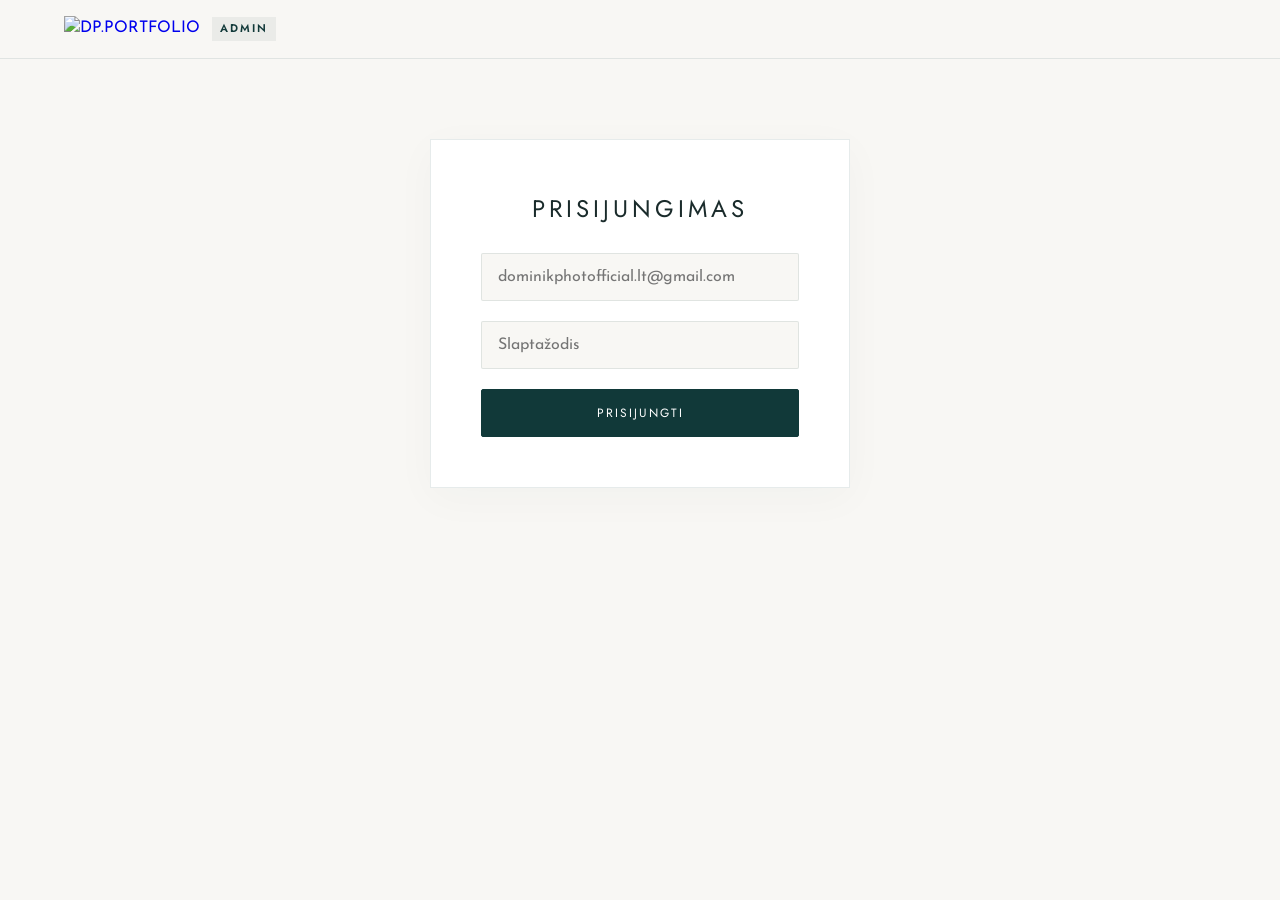
==== commit 86d188e1: "Update admin.html" ====
--- a/admin.html
+++ b/admin.html
@@ -3,95 +3,31 @@
 <head>
     <meta charset="UTF-8">
     <meta name="viewport" content="width=device-width, initial-scale=1.0, maximum-scale=1.0, user-scalable=no">
-    <title>Valdymo Centras — DP.PORTFOLIO</title>
+    <title>DP.PORTFOLIO | ADMIN</title>
+    <link rel="icon" type="image/png" href="https://i.postimg.cc/Xvc3zYGK/dp-logo.png">
+    <link rel="apple-touch-icon" href="https://i.postimg.cc/Xvc3zYGK/dp-logo.png">
     <link href="https://fonts.googleapis.com/css2?family=Josefin+Sans:wght@300;400;500;600&family=Jost:wght@300;400;500;600&display=swap" rel="stylesheet">
+    <link rel="stylesheet" href="style.css">
     <style>
-        :root {
-            --bg-color: #F8F7F4;
-            --surface-color: #FFFFFF;
-            --surface-hover: #F2EFE9;
-            --accent-color: #113939;
-            --accent-light: #2A5C5C;
-            --accent-soft: rgba(17, 57, 57, 0.06);
-            --text-color: #1A2B2B;
-            --text-muted: rgba(26, 43, 43, 0.55);
-            --border-color: rgba(17, 57, 57, 0.1);
-            --danger-color: #9e2a2b;
-            --font-heading: 'Jost', sans-serif;
-            --font-body: 'Josefin Sans', sans-serif;
-            --radius: 2px;
-            --cb: cubic-bezier(0.16, 1, 0.3, 1);
-            --transition: all 0.35s cubic-bezier(0.16, 1, 0.3, 1);
-        }
-
-        * {
-            margin: 0;
-            padding: 0;
-            box-sizing: border-box;
-            -webkit-tap-highlight-color: transparent;
-        }
-
-        body {
-            background-color: var(--bg-color);
-            color: var(--text-color);
-            font-family: var(--font-body);
-            -webkit-font-smoothing: antialiased;
-            min-height: 100vh;
-            display: flex;
-            flex-direction: column;
-        }
-
-        header {
-            padding: 14px 4vw;
-            display: flex;
-            justify-content: space-between;
-            align-items: center;
-            border-bottom: 1px solid var(--border-color);
-            background: rgba(248, 247, 244, 0.96);
-            backdrop-filter: blur(12px);
-            -webkit-backdrop-filter: blur(12px);
-            position: sticky;
-            top: 0;
-            z-index: 100;
-        }
-
-        .header-logo {
-            display: flex;
-            align-items: center;
-            gap: 12px;
-            text-decoration: none;
-        }
-
-        .header-logo img {
-            height: clamp(22px, 3.5vw, 28px);
-            width: auto;
-        }
-
         .admin-tag {
             font-family: var(--font-heading);
-            font-size: 0.65rem;
+            font-size: 0.7rem;
             letter-spacing: 2px;
             text-transform: uppercase;
             background: var(--accent-soft);
             color: var(--accent-color);
-            padding: 3px 7px;
-            font-weight: 500;
-        }
-
-        .admin-nav {
-            display: flex;
-            align-items: center;
-            gap: 12px;
-        }
-
-        .user-email {
+            padding: 3px 8px;
+            font-weight: 600;
+        }
+
+        .user-email-tag {
             font-size: 0.8rem;
             letter-spacing: 1px;
             color: var(--text-muted);
             display: none;
         }
 
-        .btn-icon-text {
+        .btn-ui {
             display: inline-flex;
             align-items: center;
             gap: 8px;
@@ -109,44 +45,36 @@
             border-radius: var(--radius);
         }
 
-        .btn-icon-text svg {
+        .btn-ui svg {
             width: 14px;
             height: 14px;
             fill: currentColor;
         }
 
-        .btn-icon-text:hover {
+        .btn-ui:hover {
             background: var(--accent-color);
             color: #FFFFFF;
             border-color: var(--accent-color);
         }
 
-        .btn-primary {
+        .btn-ui.primary {
             background: var(--accent-color);
             color: #FFFFFF;
             border-color: var(--accent-color);
         }
 
-        .btn-primary:hover {
+        .btn-ui.primary:hover {
             background: var(--accent-light);
             border-color: var(--accent-light);
         }
 
-        .btn-danger:hover {
+        .btn-ui.danger:hover {
             background: var(--danger-color);
             border-color: var(--danger-color);
             color: #FFFFFF;
         }
 
-        main {
-            flex: 1;
-            padding: clamp(20px, 4vw, 40px) 4vw 80px 4vw;
-            max-width: 1600px;
-            width: 100%;
-            margin: 0 auto;
-        }
-
-        .auth-card {
+        .auth-box {
             max-width: 420px;
             margin: 80px auto;
             background: var(--surface-color);
@@ -156,7 +84,7 @@
             text-align: center;
         }
 
-        .auth-card h1 {
+        .auth-box h1 {
             font-family: var(--font-heading);
             text-transform: uppercase;
             letter-spacing: 4px;
@@ -165,31 +93,57 @@
             font-weight: 400;
         }
 
-        .top-toolbar {
+        .tabs-nav {
             display: flex;
-            justify-content: space-between;
-            align-items: center;
+            gap: 10px;
+            border-bottom: 1px solid var(--border-color);
             margin-bottom: 30px;
-            gap: 15px;
-            flex-wrap: wrap;
-        }
-
-        .page-title {
+            overflow-x: auto;
+            scrollbar-width: none;
+        }
+
+        .tabs-nav::-webkit-scrollbar {
+            display: none;
+        }
+
+        .tab-btn {
+            background: none;
+            border: none;
+            padding: 14px 20px;
             font-family: var(--font-heading);
-            font-size: clamp(1.4rem, 3vw, 1.9rem);
-            letter-spacing: 3px;
             text-transform: uppercase;
-            font-weight: 400;
-        }
-
-        .stats-bar {
+            letter-spacing: 2px;
+            font-size: 0.8rem;
+            color: var(--text-muted);
+            cursor: pointer;
+            white-space: nowrap;
+            position: relative;
+            transition: color 0.3s ease;
+        }
+
+        .tab-btn.active {
+            color: var(--accent-color);
+            font-weight: 600;
+        }
+
+        .tab-btn.active::after {
+            content: '';
+            position: absolute;
+            bottom: -1px;
+            left: 0;
+            width: 100%;
+            height: 2px;
+            background: var(--accent-color);
+        }
+
+        .stats-grid {
             display: grid;
             grid-template-columns: repeat(auto-fit, minmax(180px, 1fr));
             gap: 15px;
             margin-bottom: 30px;
         }
 
-        .stat-item {
+        .stat-card {
             background: var(--surface-color);
             padding: 20px;
             border: 1px solid var(--border-color);
@@ -205,11 +159,20 @@
             margin-bottom: 6px;
         }
 
-        .stat-val {
+        .stat-value {
             font-family: var(--font-heading);
-            font-size: 1.7rem;
+            font-size: 1.8rem;
             font-weight: 500;
             color: var(--accent-color);
+        }
+
+        .toolbar {
+            display: flex;
+            justify-content: space-between;
+            align-items: center;
+            margin-bottom: 20px;
+            gap: 15px;
+            flex-wrap: wrap;
         }
 
         .search-box {
@@ -221,11 +184,12 @@
 
         .search-box input {
             width: 100%;
-            padding: 12px 16px 12px 38px;
+            height: 44px;
+            padding: 0 16px 0 38px;
             background: var(--surface-color);
             border: 1px solid var(--border-color);
             font-family: var(--font-body);
-            font-size: 0.9rem;
+            font-size: 16px;
             outline: none;
             transition: var(--transition);
         }
@@ -244,7 +208,7 @@
             fill: var(--text-muted);
         }
 
-        .project-table-card {
+        .project-list-card {
             background: var(--surface-color);
             border: 1px solid var(--border-color);
             overflow: hidden;
@@ -252,7 +216,7 @@
 
         .project-row {
             display: grid;
-            grid-template-columns: 80px 2fr 1fr 1fr 140px;
+            grid-template-columns: 80px 2fr 1fr 1fr 160px;
             align-items: center;
             padding: 16px 20px;
             border-bottom: 1px solid var(--border-color);
@@ -273,7 +237,7 @@
             width: 80px;
             height: 55px;
             object-fit: cover;
-            background: #eae8e4;
+            background: #EAE8E4;
             border-radius: var(--radius);
         }
 
@@ -293,7 +257,7 @@
             text-transform: uppercase;
         }
 
-        .pin-tag {
+        .pin-pill {
             display: inline-flex;
             align-items: center;
             gap: 6px;
@@ -352,103 +316,17 @@
             color: #FFFFFF;
         }
 
-        .workspace-header {
-            display: flex;
-            justify-content: space-between;
-            align-items: center;
-            margin-bottom: 25px;
-            gap: 15px;
-            flex-wrap: wrap;
-        }
-
-        .back-nav {
-            display: inline-flex;
-            align-items: center;
-            gap: 8px;
-            font-family: var(--font-heading);
-            text-transform: uppercase;
-            font-size: 0.75rem;
-            letter-spacing: 2px;
-            color: var(--text-muted);
-            cursor: pointer;
-            margin-bottom: 10px;
-            background: none;
-            border: none;
-            transition: color 0.2s ease;
-        }
-
-        .back-nav:hover {
-            color: var(--accent-color);
-        }
-
-        .back-nav svg {
-            width: 14px;
-            height: 14px;
-            fill: currentColor;
-        }
-
-        .workspace-tabs {
-            display: flex;
-            gap: 8px;
-            border-bottom: 1px solid var(--border-color);
-            margin-bottom: 30px;
-            overflow-x: auto;
-            scrollbar-width: none;
-        }
-
-        .workspace-tabs::-webkit-scrollbar {
-            display: none;
-        }
-
-        .ws-tab-btn {
-            padding: 12px 20px;
-            background: none;
-            border: none;
-            font-family: var(--font-heading);
-            text-transform: uppercase;
-            letter-spacing: 2px;
-            font-size: 0.8rem;
-            color: var(--text-muted);
-            cursor: pointer;
-            white-space: nowrap;
-            position: relative;
-            transition: color 0.2s ease;
-        }
-
-        .ws-tab-btn.active {
-            color: var(--accent-color);
-            font-weight: 500;
-        }
-
-        .ws-tab-btn.active::after {
-            content: '';
-            position: absolute;
-            bottom: -1px;
-            left: 0;
-            width: 100%;
-            height: 2px;
-            background: var(--accent-color);
-        }
-
-        .ws-grid-toolbar {
-            display: flex;
-            justify-content: space-between;
-            align-items: center;
-            margin-bottom: 20px;
-            gap: 15px;
-            flex-wrap: wrap;
-        }
-
         .photo-matrix {
             display: grid;
-            grid-template-columns: repeat(auto-fill, minmax(140px, 1fr));
+            grid-template-columns: repeat(auto-fill, minmax(130px, 1fr));
             gap: 12px;
+            margin-top: 20px;
         }
 
         .photo-cell {
             position: relative;
             aspect-ratio: 1 / 1;
-            background: #e8e6e3;
+            background: #E8E6E3;
             overflow: hidden;
             border-radius: var(--radius);
         }
@@ -459,7 +337,7 @@
             object-fit: cover;
         }
 
-        .photo-cell-delete {
+        .photo-cell-del {
             position: absolute;
             top: 6px;
             right: 6px;
@@ -477,68 +355,23 @@
             border-radius: 2px;
         }
 
-        .photo-cell-delete svg {
+        .photo-cell-del svg {
             width: 13px;
             height: 13px;
             fill: currentColor;
         }
 
-        .photo-cell:hover .photo-cell-delete {
+        .photo-cell:hover .photo-cell-del {
             opacity: 1;
         }
 
-        .photo-cell-delete:hover {
+        .photo-cell-del:hover {
             background: var(--danger-color);
-        }
-
-        .form-pane {
-            background: var(--surface-color);
-            border: 1px solid var(--border-color);
-            padding: clamp(25px, 4vw, 40px);
-            max-width: 750px;
-        }
-
-        .form-group {
-            margin-bottom: 22px;
-        }
-
-        .form-label {
-            display: block;
-            font-family: var(--font-heading);
-            font-size: 0.75rem;
-            letter-spacing: 2px;
-            text-transform: uppercase;
-            color: var(--accent-color);
-            margin-bottom: 8px;
-            font-weight: 500;
-        }
-
-        .form-input {
-            width: 100%;
-            padding: 12px 14px;
-            background: var(--bg-color);
-            border: 1px solid var(--border-color);
-            font-family: var(--font-body);
-            font-size: 0.95rem;
-            color: var(--text-color);
-            outline: none;
-            transition: border-color 0.2s ease;
-            border-radius: var(--radius);
-        }
-
-        .form-input:focus {
-            border-color: var(--accent-color);
-        }
-
-        textarea.form-input {
-            min-height: 120px;
-            resize: vertical;
-            line-height: 1.6;
         }
 
         .drop-box {
             border: 2px dashed var(--accent-color);
-            padding: 40px 20px;
+            padding: 35px 20px;
             text-align: center;
             cursor: pointer;
             background: var(--accent-soft);
@@ -586,67 +419,58 @@
             color: var(--text-muted);
         }
 
-        .modal-overlay {
-            position: fixed;
-            inset: 0;
-            background: rgba(10, 15, 15, 0.7);
-            backdrop-filter: blur(8px);
-            -webkit-backdrop-filter: blur(8px);
-            z-index: 1000;
+        .reviews-grid {
+            display: grid;
+            grid-template-columns: repeat(auto-fill, minmax(320px, 1fr));
+            gap: 20px;
+        }
+
+        .review-item-card {
+            background: var(--surface-color);
+            padding: 25px;
+            border: 1px solid var(--border-color);
             display: flex;
-            justify-content: center;
-            align-items: center;
-            padding: 20px;
-            opacity: 0;
-            pointer-events: none;
-            transition: opacity 0.3s var(--cb);
-        }
-
-        .modal-overlay.active {
-            opacity: 1;
-            pointer-events: auto;
-        }
-
-        .modal-box {
-            background: var(--surface-color);
-            border: 1px solid var(--border-color);
-            width: 100%;
-            max-width: 620px;
-            max-height: 90vh;
-            overflow-y: auto;
-            padding: clamp(25px, 5vw, 40px);
-            border-radius: var(--radius);
-        }
-
-        .modal-header {
+            flex-direction: column;
+            justify-content: space-between;
+        }
+
+        .review-item-header {
             display: flex;
             justify-content: space-between;
-            align-items: center;
-            margin-bottom: 25px;
-        }
-
-        .modal-header h2 {
+            align-items: flex-start;
+            margin-bottom: 10px;
+        }
+
+        .review-item-author {
             font-family: var(--font-heading);
+            font-size: 0.95rem;
+            letter-spacing: 2px;
             text-transform: uppercase;
-            letter-spacing: 3px;
-            font-size: 1.2rem;
             font-weight: 500;
         }
 
-        .modal-close {
-            background: none;
-            border: none;
-            font-size: 1.4rem;
-            cursor: pointer;
-            color: var(--text-muted);
-        }
-
-        .hidden {
-            display: none !important;
+        .review-item-stars {
+            color: var(--gold-color);
+            letter-spacing: 2px;
+            font-size: 0.9rem;
+        }
+
+        .review-item-gallery {
+            font-size: 0.75rem;
+            letter-spacing: 1px;
+            text-transform: uppercase;
+            color: var(--accent-light);
+            margin-bottom: 12px;
+        }
+
+        .review-item-text {
+            font-size: 0.95rem;
+            line-height: 1.6;
+            margin-bottom: 20px;
         }
 
         @media (min-width: 768px) {
-            .user-email {
+            .user-email-tag {
                 display: inline;
             }
         }
@@ -666,19 +490,12 @@
                 padding: 12px 14px;
                 gap: 12px;
             }
-            .project-row .pin-tag {
+            .project-row .pin-pill {
                 display: none;
             }
             .photo-matrix {
-                grid-template-columns: repeat(auto-fill, minmax(100px, 1fr));
+                grid-template-columns: repeat(auto-fill, minmax(90px, 1fr));
                 gap: 8px;
-            }
-            .top-toolbar {
-                flex-direction: column;
-                align-items: stretch;
-            }
-            .search-box {
-                max-width: 100%;
             }
         }
     </style>
@@ -686,13 +503,13 @@
 <body>
 
     <header>
-        <a href="/" class="header-logo">
+        <a href="/" class="header-brand">
             <img src="https://i.postimg.cc/Xvc3zYGK/dp-logo.png" alt="DP.PORTFOLIO">
-            <span class="admin-tag">Projektai</span>
+            <span class="admin-tag">ADMIN</span>
         </a>
         <div class="admin-nav hidden" id="headerNav">
-            <span class="user-email" id="userEmailTag"></span>
-            <button class="btn-icon-text btn-danger" id="logoutBtn">
+            <span class="user-email-tag" id="userEmailTag"></span>
+            <button class="btn-ui danger" id="logoutBtn">
                 <svg viewBox="0 0 24 24"><path d="M10.09 15.59L11.5 17l5-5-5-5-1.41 1.41L12.67 11H3v2h9.67l-2.58 2.59zM19 3H5c-1.11 0-2 .9-2 2v4h2V5h14v14H5v-4H3v4c0 1.1.89 2 2 2h14c1.1 0 2-.9 2-2V5c0-1.1-.89-2-2-2z"/></svg>
                 <span>Atsijungti</span>
             </button>
@@ -700,7 +517,7 @@
     </header>
 
     <main>
-        <section id="authSection" class="auth-card">
+        <section id="authSection" class="auth-box">
             <h1>Prisijungimas</h1>
             <div class="form-group">
                 <input type="email" id="authEmail" class="form-input" placeholder="dominikphotofficial.lt@gmail.com">
@@ -708,195 +525,212 @@
             <div class="form-group">
                 <input type="password" id="authPass" class="form-input" placeholder="Slaptažodis">
             </div>
-            <button id="authBtn" class="btn-icon-text btn-primary" style="width:100%; justify-content:center; padding:14px;">Prisijungti</button>
+            <button id="authBtn" class="btn-ui primary" style="width:100%; justify-content:center; padding:14px;">Prisijungti</button>
             <p id="authError" style="color:var(--danger-color); font-size:0.75rem; margin-top:15px; letter-spacing:1px; text-transform:uppercase; display:none;"></p>
         </section>
 
-        <section id="listSection" class="hidden">
-            <div class="top-toolbar">
-                <h1 class="page-title">Projektai</h1>
-                <button class="btn-icon-text btn-primary" id="openCreateModalBtn">
-                    <svg viewBox="0 0 24 24"><path d="M19 13h-6v6h-2v-6H5v-2h6V5h2v6h6v2z"/></svg>
-                    <span>Naujas projektas</span>
-                </button>
+        <section id="dashSection" class="hidden">
+            <nav class="tabs-nav">
+                <button class="tab-btn active" data-tab="tabProjects">Galerijos (<span id="countProjects">0</span>)</button>
+                <button class="tab-btn" data-tab="tabNew">Naujas projektas</button>
+                <button class="tab-btn" data-tab="tabReviews">Atsiliepimai (<span id="countReviews">0</span>)</button>
+            </nav>
+
+            <div id="tabProjects" class="tab-content">
+                <div class="stats-grid">
+                    <div class="stat-card">
+                        <div class="stat-label">Aktyvios galerijos</div>
+                        <div class="stat-value" id="statGalleries">0</div>
+                    </div>
+                    <div class="stat-card">
+                        <div class="stat-label">Viso nuotraukų</div>
+                        <div class="stat-value" id="statPhotos">0</div>
+                    </div>
+                    <div class="stat-card">
+                        <div class="stat-label">Gauti atsiliepimai</div>
+                        <div class="stat-value" id="statReviews">0</div>
+                    </div>
+                </div>
+
+                <div class="toolbar">
+                    <div class="search-box">
+                        <svg viewBox="0 0 24 24"><path d="M15.5 14h-.79l-.28-.27C15.41 12.59 16 11.11 16 9.5 16 5.91 13.09 3 9.5 3S3 5.91 3 9.5 5.91 16 9.5 16c1.61 0 3.09-.59 4.23-1.57l.27.28v.79l5 4.99L20.49 19l-4.99-5zm-6 0C7.01 14 5 11.99 5 9.5S7.01 5 9.5 5 14 7.01 14 9.5 11.99 14 9.5 14z"/></svg>
+                        <input type="text" id="searchInput" placeholder="Ieškoti pagal pavadinimą arba PIN...">
+                    </div>
+                </div>
+
+                <div class="project-list-card" id="projectsContainer"></div>
             </div>
 
-            <div class="stats-bar">
-                <div class="stat-item">
-                    <div class="stat-label">Aktyvios galerijos</div>
-                    <div class="stat-val" id="statGalleriesCount">0</div>
-                </div>
-                <div class="stat-item">
-                    <div class="stat-label">Viso kadrų</div>
-                    <div class="stat-val" id="statPhotosCount">0</div>
-                </div>
-                <div class="stat-item">
-                    <div class="stat-label">Atsiliepimai</div>
-                    <div class="stat-val" id="statReviewsCount">0</div>
+            <div id="tabNew" class="tab-content hidden">
+                <div style="max-width: 750px; background: var(--surface-color); border: 1px solid var(--border-color); padding: clamp(25px, 4vw, 40px); margin: 0 auto;">
+                    <form id="createForm">
+                        <div class="form-group">
+                            <label class="form-label">Projekto pavadinimas</label>
+                            <input type="text" id="npTitle" class="form-input" placeholder="Pvz. ŽEIMENOS ŽIRGAI" required>
+                        </div>
+                        <div class="form-group">
+                            <label class="form-label">Kategorija / Potėmė</label>
+                            <input type="text" id="npSubtitle" class="form-input" placeholder="Pvz. Vasaros stovyklos fotosesija" required>
+                        </div>
+                        <div style="display:grid; grid-template-columns: 1fr 1fr; gap: 15px;">
+                            <div class="form-group">
+                                <label class="form-label">Kliento ID</label>
+                                <div style="display:flex; gap:8px;">
+                                    <input type="text" id="npClientId" class="form-input" placeholder="DP-8492" required>
+                                    <button type="button" class="btn-ui" id="genIdBtn" style="padding:0 12px;">Auto</button>
+                                </div>
+                            </div>
+                            <div class="form-group">
+                                <label class="form-label">PIN kodas (6 sk.)</label>
+                                <div style="display:flex; gap:8px;">
+                                    <input type="text" id="npPin" class="form-input" placeholder="482910" maxlength="6" pattern="[0-9]{6}" required>
+                                    <button type="button" class="btn-ui" id="genPinBtn" style="padding:0 12px;">Auto</button>
+                                </div>
+                            </div>
+                        </div>
+                        <div style="display:grid; grid-template-columns: 1fr 1fr; gap: 15px;">
+                            <div class="form-group">
+                                <label class="form-label">Fotosesijos data</label>
+                                <input type="date" id="npDate" class="form-input">
+                            </div>
+                            <div class="form-group">
+                                <label class="form-label">Kliento el. paštas (nebūtina)</label>
+                                <input type="email" id="npEmail" class="form-input" placeholder="klientas@gmail.com">
+                            </div>
+                        </div>
+                        <div class="form-group">
+                            <label class="form-label">ZIP Archyvo nuoroda (nebūtina)</label>
+                            <input type="url" id="npZip" class="form-input" placeholder="https://...">
+                        </div>
+                        <div class="form-group">
+                            <label class="form-label">Fotosesijos istorija / Padėkos tekstas</label>
+                            <textarea id="npStory" class="form-input" placeholder="Dvi dienas turėjau galimybę būti kartu su..."></textarea>
+                        </div>
+                        <div class="form-group">
+                            <label class="form-label">Nuotraukos</label>
+                            <div class="drop-box" id="npDropBox">
+                                <p id="npDropText">Tempkite nuotraukas čia arba spustelėkite</p>
+                                <input type="file" id="npFileInput" multiple accept="image/*" class="hidden">
+                            </div>
+                        </div>
+                        <div class="progress-indicator" id="npProgress">
+                            <div class="progress-bar-rail">
+                                <div class="progress-bar-thumb" id="npProgressThumb"></div>
+                            </div>
+                            <p class="progress-caption" id="npProgressCaption">Įkeliama...</p>
+                        </div>
+                        <button type="submit" class="btn-ui primary" id="npSubmitBtn" style="width:100%; justify-content:center; padding:15px; margin-top:20px;">Sukurti ir įkelti galeriją</button>
+                    </form>
                 </div>
             </div>
 
-            <div class="top-toolbar" style="margin-bottom: 20px;">
-                <div class="search-box">
-                    <svg viewBox="0 0 24 24"><path d="M15.5 14h-.79l-.28-.27C15.41 12.59 16 11.11 16 9.5 16 5.91 13.09 3 9.5 3S3 5.91 3 9.5 5.91 16 9.5 16c1.61 0 3.09-.59 4.23-1.57l.27.28v.79l5 4.99L20.49 19l-4.99-5zm-6 0C7.01 14 5 11.99 5 9.5S7.01 5 9.5 5 14 7.01 14 9.5 11.99 14 9.5 14z"/></svg>
-                    <input type="text" id="projectSearchInput" placeholder="Ieškoti projekto arba PIN...">
-                </div>
+            <div id="tabReviews" class="tab-content hidden">
+                <div class="reviews-grid" id="reviewsContainer"></div>
             </div>
-
-            <div class="project-table-card" id="projectsContainer"></div>
         </section>
 
         <section id="workspaceSection" class="hidden">
-            <button class="back-nav" id="wsBackBtn">
-                <svg viewBox="0 0 24 24"><path d="M20 11H7.83l5.59-5.59L12 4l-8 8 8 8 1.41-1.41L7.83 13H20v-2z"/></svg>
-                <span>Visi projektai</span>
-            </button>
-
-            <div class="workspace-header">
-                <div>
-                    <h1 class="page-title" id="wsGalleryTitle">Kraunama...</h1>
-                    <p id="wsGallerySubtitle" style="font-size:0.85rem; letter-spacing:2px; text-transform:uppercase; color:var(--text-muted); margin-top:4px;"></p>
-                </div>
+            <div style="display:flex; justify-content:space-between; align-items:center; margin-bottom:20px; flex-wrap:wrap; gap:10px;">
+                <button class="btn-ui" id="wsBackBtn">
+                    <svg viewBox="0 0 24 24"><path d="M20 11H7.83l5.59-5.59L12 4l-8 8 8 8 1.41-1.41L7.83 13H20v-2z"/></svg>
+                    <span>Visi projektai</span>
+                </button>
                 <div style="display:flex; gap:10px; flex-wrap:wrap;">
-                    <button class="btn-icon-text" id="wsShareBtn">
-                        <svg viewBox="0 0 24 24"><path d="M18 16.08c-.76 0-1.44.3-1.96.77L8.91 12.7c.05-.23.09-.46.09-.7s-.04-.47-.09-.7l7.05-4.11c.54.5 1.25.81 2.04.81 1.66 0 3-1.34 3-3s-1.34-3-3-3-3 1.34-3 3c0 .24.04.47.09.7L8.04 9.81C7.5 9.31 6.79 9 6 9c-1.66 0-3 1.34-3 3s1.34 3 3 3c.79 0 1.5-.31 2.04-.81l7.12 4.16c-.05.21-.08.43-.08.65 0 1.61 1.31 2.92 2.92 2.92 1.61 0 2.92-1.31 2.92-2.92s-1.31-2.92-2.92-2.92z"/></svg>
-                        <span>Dalintis PIN</span>
+                    <button class="btn-ui" id="wsCopyMagicBtn">
+                        <svg viewBox="0 0 24 24"><path d="M3.9 12c0-1.71 1.39-3.1 3.1-3.1h4V7H7c-2.76 0-5 2.24-5 5s2.24 5 5 5h4v-1.9H7c-1.71 0-3.1-1.39-3.1-3.1zM8 13h8v-2H8v2zm9-6h-4v1.9h4c1.71 0 3.1 1.39 3.1 3.1s-1.39 3.1-3.1 3.1h-4V17h4c2.76 0 5-2.24 5-5s-2.24-5-5-5z"/></svg>
+                        <span>Tiesioginė nuoroda</span>
                     </button>
-                    <button class="btn-icon-text btn-primary" id="wsPreviewBtn">
+                    <button class="btn-ui" id="wsCopyInviteTextBtn">
+                        <svg viewBox="0 0 24 24"><path d="M20 4H4c-1.1 0-1.99.9-1.99 2L2 18c0 1.1.9 2 2 2h16c1.1 0 2-.9 2-2V6c0-1.1-.9-2-2-2zm0 4l-8 5-8-5V6l8 5 8-5v2z"/></svg>
+                        <span>Kopijuoti el. laišką</span>
+                    </button>
+                    <button class="btn-ui primary" id="wsPreviewBtn">
                         <svg viewBox="0 0 24 24"><path d="M12 4.5C7 4.5 2.73 7.61 1 12c1.73 4.39 6 7.5 11 7.5s9.27-3.11 11-7.5c-1.73-4.39-6-7.5-11-7.5zM12 17c-2.76 0-5-2.24-5-5s2.24-5 5-5 5 2.24 5 5-2.24 5-5 5zm0-8c-1.66 0-3 1.34-3 3s1.34 3 3 3 3-1.34 3-3-1.34-3-3-3z"/></svg>
                         <span>Kliento peržiūra</span>
                     </button>
                 </div>
             </div>
 
-            <nav class="workspace-tabs">
-                <button class="ws-tab-btn active" data-wstab="wsPhotosTab">Nuotraukos (<span id="wsPhotosCount">0</span>)</button>
-                <button class="ws-tab-btn" data-wstab="wsStoryTab">Aprašymas / Tekstas</button>
-                <button class="ws-tab-btn" data-wstab="wsSettingsTab">Nustatymai</button>
-            </nav>
-
-            <div id="wsPhotosTab" class="ws-tab-content">
-                <div class="ws-grid-toolbar">
-                    <div style="font-family:var(--font-heading); font-size:0.85rem; letter-spacing:2px; text-transform:uppercase;">
-                        Viso failų: <span id="wsPhotosBadge" style="color:var(--accent-color); font-weight:600;">0</span>
-                    </div>
+            <div style="background:var(--surface-color); border:1px solid var(--border-color); padding:clamp(20px, 4vw, 35px); margin-bottom:30px;">
+                <div style="display:flex; justify-content:space-between; align-items:flex-start; flex-wrap:wrap; gap:15px; margin-bottom:25px;">
                     <div>
-                        <button class="btn-icon-text btn-primary" id="wsUploadMoreBtn">
-                            <svg viewBox="0 0 24 24"><path d="M19.35 10.04C18.67 6.59 15.64 4 12 4 9.11 4 6.6 5.64 5.35 8.04 2.34 8.36 0 10.91 0 14c0 3.31 2.69 6 6 6h13c2.76 0 5-2.24 5-5 0-2.64-2.05-4.78-4.65-4.96zM14 13v4h-4v-4H7l5-5 5 5h-3z"/></svg>
-                            <span>Įkelti kadrų</span>
+                        <h1 style="font-family:var(--font-heading); text-transform:uppercase; letter-spacing:3px; font-size:1.6rem; font-weight:400;" id="wsTitle"></h1>
+                        <p style="font-size:0.85rem; letter-spacing:2px; text-transform:uppercase; color:var(--text-muted); margin-top:4px;" id="wsSubtitle"></p>
+                    </div>
+                    <div>
+                        <button class="btn-ui primary" id="wsUploadMoreBtn">
+                            <svg viewBox="0 0 24 24"><path d="M19 13h-6v6h-2v-6H5v-2h6V5h2v6h6v2z"/></svg>
+                            <span>Įkelti daugiau kadrų</span>
                         </button>
                         <input type="file" id="wsFileInput" multiple accept="image/*" class="hidden">
                     </div>
                 </div>
 
-                <div class="progress-indicator" id="wsUploadProgress">
+                <div class="progress-indicator" id="wsProgress">
                     <div class="progress-bar-rail">
-                        <div class="progress-bar-thumb" id="wsProgressFill"></div>
-                    </div>
-                    <p class="progress-caption" id="wsProgressText">Įkeliama...</p>
+                        <div class="progress-bar-thumb" id="wsProgressThumb"></div>
+                    </div>
+                    <p class="progress-caption" id="wsProgressCaption">Įkeliama...</p>
                 </div>
 
                 <div class="photo-matrix" id="wsPhotosGrid"></div>
             </div>
 
-            <div id="wsStoryTab" class="ws-tab-content hidden">
-                <div class="form-pane">
+            <div style="max-width:750px; background:var(--surface-color); border:1px solid var(--border-color); padding:clamp(25px, 4vw, 35px);">
+                <h3 style="font-family:var(--font-heading); text-transform:uppercase; letter-spacing:2px; font-size:1.1rem; margin-bottom:20px;">Redaguoti nustatymus</h3>
+                <div class="form-group">
+                    <label class="form-label">Pavadinimas</label>
+                    <input type="text" id="wsSetTitle" class="form-input">
+                </div>
+                <div class="form-group">
+                    <label class="form-label">Kategorija</label>
+                    <input type="text" id="wsSetSubtitle" class="form-input">
+                </div>
+                <div style="display:grid; grid-template-columns: 1fr 1fr; gap: 15px;">
                     <div class="form-group">
-                        <label class="form-label">Fotosesijos istorija / Padėkos tekstas</label>
-                        <textarea id="wsStoryInput" class="form-input" placeholder="Dvi dienas turėjau galimybę būti kartu su stovyklos dalyviais..."></textarea>
-                    </div>
-                    <button class="btn-icon-text btn-primary" id="wsSaveStoryBtn">Išsaugoti tekstą</button>
+                        <label class="form-label">Kliento ID</label>
+                        <input type="text" id="wsSetClientId" class="form-input">
+                    </div>
+                    <div class="form-group">
+                        <label class="form-label">PIN kodas</label>
+                        <input type="text" id="wsSetPin" class="form-input" maxlength="6">
+                    </div>
                 </div>
-            </div>
-
-            <div id="wsSettingsTab" class="ws-tab-content hidden">
-                <div class="form-pane">
+                <div style="display:grid; grid-template-columns: 1fr 1fr; gap: 15px;">
                     <div class="form-group">
-                        <label class="form-label">Projekto pavadinimas</label>
-                        <input type="text" id="wsSetTitle" class="form-input" required>
+                        <label class="form-label">Data</label>
+                        <input type="date" id="wsSetDate" class="form-input">
                     </div>
                     <div class="form-group">
-                        <label class="form-label">Kategorija / Potėmė</label>
-                        <input type="text" id="wsSetSubtitle" class="form-input" required>
-                    </div>
-                    <div class="form-group">
-                        <label class="form-label">PIN kodas (6 skaitmenys)</label>
-                        <input type="text" id="wsSetPin" class="form-input" maxlength="6" pattern="[0-9]{6}" required>
-                    </div>
-                    <div class="form-group">
-                        <label class="form-label">Fotosesijos data</label>
-                        <input type="date" id="wsSetDate" class="form-input">
-                    </div>
-                    <div class="form-group">
-                        <label class="form-label">Kliento el. paštas (nebūtina)</label>
-                        <input type="email" id="wsSetEmail" class="form-input" placeholder="klientas@gmail.com">
-                    </div>
-                    <div class="form-group">
-                        <label class="form-label">ZIP Archyvo nuoroda</label>
-                        <input type="url" id="wsSetZip" class="form-input" placeholder="https://drive.google.com/...">
-                    </div>
-                    <div style="display:flex; justify-content:space-between; align-items:center; margin-top:35px; flex-wrap:wrap; gap:15px;">
-                        <button class="btn-icon-text btn-primary" id="wsSaveSettingsBtn">Išsaugoti pakeitimus</button>
-                        <button class="btn-icon-text btn-danger" id="wsDeleteGalleryBtn">Ištrinti projektą</button>
-                    </div>
+                        <label class="form-label">Kliento el. paštas</label>
+                        <input type="email" id="wsSetEmail" class="form-input">
+                    </div>
+                </div>
+                <div class="form-group">
+                    <label class="form-label">ZIP nuoroda</label>
+                    <input type="url" id="wsSetZip" class="form-input">
+                </div>
+                <div class="form-group">
+                    <label class="form-label">Aprašymas / Istorija</label>
+                    <textarea id="wsSetStory" class="form-input"></textarea>
+                </div>
+                <div style="display:flex; justify-content:space-between; align-items:center; margin-top:25px; flex-wrap:wrap; gap:15px;">
+                    <button class="btn-ui primary" id="wsSaveSettingsBtn">Išsaugoti pakeitimus</button>
+                    <button class="btn-ui danger" id="wsDeleteProjectBtn">Ištrinti projektą</button>
                 </div>
             </div>
         </section>
     </main>
 
-    <div class="modal-overlay" id="createModal">
-        <div class="modal-box">
-            <div class="modal-header">
-                <h2>Naujas projektas</h2>
-                <button class="modal-close" id="closeCreateModalBtn">&times;</button>
-            </div>
-            <form id="createGalleryForm">
-                <div class="form-group">
-                    <label class="form-label">Pavadinimas</label>
-                    <input type="text" id="cgTitle" class="form-input" placeholder="Pvz. ŽEIMENOS ŽIRGAI" required>
-                </div>
-                <div class="form-group">
-                    <label class="form-label">Kategorija</label>
-                    <input type="text" id="cgSubtitle" class="form-input" placeholder="Pvz. Vasaros stovyklos fotosesija" required>
-                </div>
-                <div class="form-group">
-                    <label class="form-label">PIN kodas (6 skaitmenys)</label>
-                    <input type="text" id="cgPin" class="form-input" placeholder="123456" maxlength="6" pattern="[0-9]{6}" required>
-                </div>
-                <div class="form-group">
-                    <label class="form-label">Fotosesijos data</label>
-                    <input type="date" id="cgDate" class="form-input">
-                </div>
-                <div class="form-group">
-                    <label class="form-label">ZIP Archyvo nuoroda (nebūtina)</label>
-                    <input type="url" id="cgZip" class="form-input" placeholder="https://...">
-                </div>
-                <div class="form-group">
-                    <label class="form-label">Nuotraukos</label>
-                    <div class="drop-box" id="cgDropBox">
-                        <p id="cgDropLabel">Tempkite nuotraukas čia arba spustelėkite</p>
-                        <input type="file" id="cgFileInput" multiple accept="image/*" class="hidden">
-                    </div>
-                </div>
-                <div class="progress-indicator" id="cgProgress">
-                    <div class="progress-bar-rail">
-                        <div class="progress-bar-thumb" id="cgProgressThumb"></div>
-                    </div>
-                    <p class="progress-caption" id="cgProgressCaption">Įkeliama...</p>
-                </div>
-                <button type="submit" class="btn-icon-text btn-primary" id="cgSubmitBtn" style="width:100%; justify-content:center; padding:15px; margin-top:20px;">Sukurti projektą</button>
-            </form>
-        </div>
-    </div>
-
     <script type="module">
-        import { auth, db, storage } from './firebase-config.js';
+        import { db, auth, storage } from './firebase-config.js';
+        import { collection, getDocs, addDoc, updateDoc, deleteDoc, doc, query, orderBy } from "https://www.gstatic.com/firebasejs/10.7.1/firebase-firestore.js";
         import { signInWithEmailAndPassword, signOut, onAuthStateChanged } from "https://www.gstatic.com/firebasejs/10.7.1/firebase-auth.js";
-        import { collection, getDocs, addDoc, updateDoc, deleteDoc, doc, query, orderBy } from "https://www.gstatic.com/firebasejs/10.7.1/firebase-firestore.js";
         import { ref, uploadBytesResumable, getDownloadURL } from "https://www.gstatic.com/firebasejs/10.7.1/firebase-storage.js";
 
         const authSection = document.getElementById('authSection');
-        const listSection = document.getElementById('listSection');
+        const dashSection = document.getElementById('dashSection');
         const workspaceSection = document.getElementById('workspaceSection');
         const headerNav = document.getElementById('headerNav');
         const userEmailTag = document.getElementById('userEmailTag');
@@ -907,38 +741,49 @@
         const authBtn = document.getElementById('authBtn');
         const authError = document.getElementById('authError');
 
+        const statGalleries = document.getElementById('statGalleries');
+        const statPhotos = document.getElementById('statPhotos');
+        const statReviews = document.getElementById('statReviews');
+        const countProjects = document.getElementById('countProjects');
+        const countReviews = document.getElementById('countReviews');
+
+        const searchInput = document.getElementById('searchInput');
         const projectsContainer = document.getElementById('projectsContainer');
-        const statGalleriesCount = document.getElementById('statGalleriesCount');
-        const statPhotosCount = document.getElementById('statPhotosCount');
-        const statReviewsCount = document.getElementById('statReviewsCount');
-        const projectSearchInput = document.getElementById('projectSearchInput');
-
-        const createModal = document.getElementById('createModal');
-        const openCreateModalBtn = document.getElementById('openCreateModalBtn');
-        const closeCreateModalBtn = document.getElementById('closeCreateModalBtn');
-        const createGalleryForm = document.getElementById('createGalleryForm');
-        const cgDropBox = document.getElementById('cgDropBox');
-        const cgFileInput = document.getElementById('cgFileInput');
-        const cgDropLabel = document.getElementById('cgDropLabel');
-        const cgProgress = document.getElementById('cgProgress');
-        const cgProgressThumb = document.getElementById('cgProgressThumb');
-        const cgProgressCaption = document.getElementById('cgProgressCaption');
-        const cgSubmitBtn = document.getElementById('cgSubmitBtn');
+        const reviewsContainer = document.getElementById('reviewsContainer');
+
+        const npTitle = document.getElementById('npTitle');
+        const npSubtitle = document.getElementById('npSubtitle');
+        const npClientId = document.getElementById('npClientId');
+        const npPin = document.getElementById('npPin');
+        const npDate = document.getElementById('npDate');
+        const npEmail = document.getElementById('npEmail');
+        const npZip = document.getElementById('npZip');
+        const npStory = document.getElementById('npStory');
+        const npDropBox = document.getElementById('npDropBox');
+        const npFileInput = document.getElementById('npFileInput');
+        const npDropText = document.getElementById('npDropText');
+        const npProgress = document.getElementById('npProgress');
+        const npProgressThumb = document.getElementById('npProgressThumb');
+        const npProgressCaption = document.getElementById('npProgressCaption');
+        const npSubmitBtn = document.getElementById('npSubmitBtn');
+        const genIdBtn = document.getElementById('genIdBtn');
+        const genPinBtn = document.getElementById('genPinBtn');
 
         let allProjects = [];
+        let allReviews = [];
         let activeProject = null;
-        let pendingCreateFiles = [];
+        let pendingUploadFiles = [];
 
         onAuthStateChanged(auth, async (user) => {
             if (user && user.email === 'dominikphotofficial.lt@gmail.com') {
                 authSection.classList.add('hidden');
-                listSection.classList.remove('hidden');
+                dashSection.classList.remove('hidden');
                 headerNav.classList.remove('hidden');
                 userEmailTag.innerText = user.email;
-                await loadProjects();
+                await loadData();
             } else {
                 authSection.classList.remove('hidden');
-                listSection.classList.add('hidden');
+                dashSection.classList.add('hidden');
                 workspaceSection.classList.add('hidden');
                 headerNav.classList.add('hidden');
             }
@@ -964,36 +809,64 @@
 
         logoutBtn.addEventListener('click', () => signOut(auth));
 
-        async function loadProjects() {
-            const snap = await getDocs(query(collection(db, "galleries"), orderBy("date", "desc")));
+        document.querySelectorAll('.tab-btn').forEach(btn => {
+            btn.addEventListener('click', () => {
+                document.querySelectorAll('.tab-btn').forEach(b => b.classList.remove('active'));
+                document.querySelectorAll('.tab-content').forEach(c => c.classList.add('hidden'));
+                btn.classList.add('active');
+                document.getElementById(btn.dataset.tab).classList.remove('hidden');
+            });
+        });
+
+        function generateRandomId() {
+            return 'DP-' + Math.floor(1000 + Math.random() * 9000);
+        }
+
+        function generateRandomPin() {
+            return String(Math.floor(100000 + Math.random() * 900000));
+        }
+
+        genIdBtn.onclick = () => { npClientId.value = generateRandomId(); };
+        genPinBtn.onclick = () => { npPin.value = generateRandomPin(); };
+
+        async function loadData() {
+            const gSnap = await getDocs(query(collection(db, "galleries"), orderBy("date", "desc")));
             allProjects = [];
             let totalPhotos = 0;
 
-            snap.forEach((docSnap) => {
-                const item = { id: docSnap.id, ...docSnap.data() };
+            gSnap.forEach(d => {
+                const item = { id: d.id, ...d.data() };
                 allProjects.push(item);
                 totalPhotos += (item.photos ? item.photos.length : 0);
             });
 
-            const rSnap = await getDocs(collection(db, "reviews"));
-            statReviewsCount.innerText = rSnap.size;
-            statGalleriesCount.innerText = allProjects.length;
-            statPhotosCount.innerText = totalPhotos;
-
-            renderProjectList(allProjects);
-        }
-
-        function renderProjectList(list) {
+            const rSnap = await getDocs(query(collection(db, "reviews"), orderBy("date", "desc")));
+            allReviews = [];
+            rSnap.forEach(d => {
+                allReviews.push({ id: d.id, ...d.data() });
+            });
+
+            statGalleries.innerText = allProjects.length;
+            countProjects.innerText = allProjects.length;
+            statPhotos.innerText = totalPhotos;
+            statReviews.innerText = allReviews.length;
+            countReviews.innerText = allReviews.length;
+
+            renderProjects(allProjects);
+            renderReviews(allReviews);
+        }
+
+        function renderProjects(list) {
             projectsContainer.innerHTML = '';
             if (list.length === 0) {
                 projectsContainer.innerHTML = '<p style="text-align:center; padding:50px; opacity:0.5; text-transform:uppercase; letter-spacing:2px;">Projektų nėra</p>';
                 return;
             }
 
-            list.forEach((p) => {
+            list.forEach(p => {
                 const cover = (p.photos && p.photos.length > 0) ? p.photos[0].thumb : '';
                 const count = p.photos ? p.photos.length : 0;
-                const dateStr = p.date ? new Date(p.date).toLocaleDateString('lt-LT') : '—';
+                const dStr = p.date ? new Date(p.date).toLocaleDateString('lt-LT') : '—';
 
                 const row = document.createElement('div');
                 row.className = 'project-row';
@@ -1004,11 +877,11 @@
                         <p>${p.subtitle || ''}</p>
                     </div>
                     <div>
-                        <span class="pin-tag">PIN: ${p.pin}</span>
-                    </div>
-                    <div class="row-text row-date">${count} kadrų &bull; ${dateStr}</div>
+                        <span class="pin-pill">ID: ${p.clientId || '—'} | PIN: ${p.pin}</span>
+                    </div>
+                    <div class="row-text row-date">${count} kadrų • ${dStr}</div>
                     <div class="row-actions">
-                        <button class="icon-btn btn-open-ws" title="Atidaryti projektą">
+                        <button class="icon-btn btn-open-ws" title="Atidaryti">
                             <svg viewBox="0 0 24 24"><path d="M3 17.25V21h3.75L17.81 9.94l-3.75-3.75L3 17.25zM20.71 7.04c.39-.39.39-1.02 0-1.41l-2.34-2.34c-.39-.39-1.02-.39-1.41 0l-1.83 1.83 3.75 3.75 1.83-1.83z"/></svg>
                         </button>
                         <button class="icon-btn delete-btn btn-del" title="Ištrinti">
@@ -1030,9 +903,9 @@
 
                 row.querySelector('.btn-del').onclick = async (e) => {
                     e.stopPropagation();
-                    if (confirm(`Ištrinti projektą "${p.title}"?`)) {
+                    if (confirm(`Ar tikrai norite ištrinti galeriją "${p.title}"?`)) {
                         await deleteDoc(doc(db, "galleries", p.id));
-                        await loadProjects();
+                        await loadData();
                     }
                 };
 
@@ -1040,76 +913,108 @@
             });
         }
 
-        projectSearchInput.addEventListener('input', (e) => {
+        function renderReviews(list) {
+            reviewsContainer.innerHTML = '';
+            if (list.length === 0) {
+                reviewsContainer.innerHTML = '<p style="grid-column:1/-1; text-align:center; padding:50px; opacity:0.5; text-transform:uppercase; letter-spacing:2px;">Atsiliepimų nėra</p>';
+                return;
+            }
+
+            list.forEach(r => {
+                const stars = '★'.repeat(r.rating || 5) + '☆'.repeat(5 - (r.rating || 5));
+                const dStr = r.date ? new Date(r.date).toLocaleDateString('lt-LT') : '';
+
+                const card = document.createElement('div');
+                card.className = 'review-item-card';
+                card.innerHTML = `
+                    <div>
+                        <div class="review-item-header">
+                            <div class="review-item-author">${r.name || 'Anonimas'}</div>
+                            <div class="review-item-stars">${stars}</div>
+                        </div>
+                        <div class="review-item-gallery">${r.galleryTitle || ''}</div>
+                        <div class="review-item-text">"${r.text || ''}"</div>
+                    </div>
+                    <div style="display:flex; justify-content:space-between; align-items:center; border-top:1px solid var(--border-color); padding-top:12px;">
+                        <span style="font-size:0.75rem; color:var(--text-muted);">${dStr}</span>
+                        <button class="icon-btn delete-btn btn-del-rev" title="Ištrinti" style="width:30px; height:30px;">
+                            <svg viewBox="0 0 24 24"><path d="M6 19c0 1.1.9 2 2 2h8c1.1 0 2-.9 2-2V7H6v12zM19 4h-3.5l-1-1h-5l-1 1H5v2h14V4z"/></svg>
+                        </button>
+                    </div>
+                `;
+
+                card.querySelector('.btn-del-rev').onclick = async () => {
+                    if (confirm("Ištrinti šį atsiliepimą?")) {
+                        await deleteDoc(doc(db, "reviews", r.id));
+                        await loadData();
+                    }
+                };
+
+                reviewsContainer.appendChild(card);
+            });
+        }
+
+        searchInput.addEventListener('input', (e) => {
             const val = e.target.value.toLowerCase().trim();
-            const filtered = allProjects.filter(p => 
+            const filtered = allProjects.filter(p =>
                 (p.title && p.title.toLowerCase().includes(val)) ||
                 (p.subtitle && p.subtitle.toLowerCase().includes(val)) ||
+                (p.clientId && p.clientId.toLowerCase().includes(val)) ||
                 (p.pin && p.pin.includes(val))
             );
-            renderProjectList(filtered);
+            renderProjects(filtered);
         });
 
-        openCreateModalBtn.onclick = () => {
-            createGalleryForm.reset();
-            pendingCreateFiles = [];
-            cgDropLabel.innerText = "Tempkite nuotraukas čia arba spustelėkite";
-            cgProgress.style.display = 'none';
-            createModal.classList.add('active');
+        npDropBox.onclick = () => npFileInput.click();
+        npDropBox.ondragover = (e) => { e.preventDefault(); npDropBox.classList.add('dragover'); };
+        npDropBox.ondragleave = () => npDropBox.classList.remove('dragover');
+        npDropBox.ondrop = (e) => {
+            e.preventDefault();
+            npDropBox.classList.remove('dragover');
+            pendingUploadFiles = Array.from(e.dataTransfer.files).filter(f => f.type.startsWith('image/'));
+            npDropText.innerText = `Pasirinkta nuotraukų: ${pendingUploadFiles.length}`;
         };
 
-        closeCreateModalBtn.onclick = () => createModal.classList.remove('active');
-
-        cgDropBox.onclick = () => cgFileInput.click();
-
-        cgDropBox.ondragover = (e) => { e.preventDefault(); cgDropBox.classList.add('dragover'); };
-        cgDropBox.ondragleave = () => cgDropBox.classList.remove('dragover');
-        cgDropBox.ondrop = (e) => {
+        npFileInput.onchange = (e) => {
+            pendingUploadFiles = Array.from(e.target.files);
+            npDropText.innerText = `Pasirinkta nuotraukų: ${pendingUploadFiles.length}`;
+        };
+
+        document.getElementById('createForm').onsubmit = async (e) => {
             e.preventDefault();
-            cgDropBox.classList.remove('dragover');
-            pendingCreateFiles = Array.from(e.dataTransfer.files).filter(f => f.type.startsWith('image/'));
-            cgDropLabel.innerText = `Pasirinkta nuotraukų: ${pendingCreateFiles.length}`;
-        };
-
-        cgFileInput.onchange = (e) => {
-            pendingCreateFiles = Array.from(e.target.files);
-            cgDropLabel.innerText = `Pasirinkta nuotraukų: ${pendingCreateFiles.length}`;
-        };
-
-        createGalleryForm.onsubmit = async (e) => {
-            e.preventDefault();
-            const pin = document.getElementById('cgPin').value.trim();
-            const title = document.getElementById('cgTitle').value.trim();
-            const subtitle = document.getElementById('cgSubtitle').value.trim();
-            const date = document.getElementById('cgDate').value || new Date().toISOString().split('T')[0];
-            const zip = document.getElementById('cgZip').value.trim();
-
-            if (pendingCreateFiles.length === 0) {
-                alert("Pridėkite bent vieną nuotrauką");
-                return;
-            }
-
-            cgSubmitBtn.disabled = true;
-            cgProgress.style.display = 'block';
-
-            const uploaded = [];
+            const title = npTitle.value.trim();
+            const subtitle = npSubtitle.value.trim();
+            const clientId = npClientId.value.trim();
+            const pin = npPin.value.trim();
+            const date = npDate.value || new Date().toISOString().split('T')[0];
+            const email = npEmail.value.trim();
+            const zip = npZip.value.trim();
+            const story = npStory.value.trim();
+
+            if (pendingUploadFiles.length === 0) return alert("Pridėkite bent vieną nuotrauką");
+            if (pin.length !== 6) return alert("PIN turi būti 6 skaitmenys");
+
+            npSubmitBtn.disabled = true;
+            npProgress.style.display = 'block';
+
+            const photos = [];
             try {
-                for (let i = 0; i < pendingCreateFiles.length; i++) {
-                    const file = pendingCreateFiles[i];
-                    const storageRef = ref(storage, `galleries/${pin}/${Date.now()}_${file.name}`);
-                    const uploadTask = uploadBytesResumable(storageRef, file);
+                for (let i = 0; i < pendingUploadFiles.length; i++) {
+                    const file = pendingUploadFiles[i];
+                    const sRef = ref(storage, `galleries/${pin}/${Date.now()}_${file.name}`);
+                    const task = uploadBytesResumable(sRef, file);
 
                     await new Promise((resolve, reject) => {
-                        uploadTask.on('state_changed',
+                        task.on('state_changed',
                             (snap) => {
-                                const percent = ((i + (snap.bytesTransferred / snap.totalBytes)) / pendingCreateFiles.length) * 100;
-                                cgProgressThumb.style.width = `${percent}%`;
-                                cgProgressCaption.innerText = `Keliama: ${i + 1} iš ${pendingCreateFiles.length} (${Math.round(percent)}%)`;
+                                const percent = ((i + (snap.bytesTransferred / snap.totalBytes)) / pendingUploadFiles.length) * 100;
+                                npProgressThumb.style.width = `${percent}%`;
+                                npProgressCaption.innerText = `Keliama: ${i + 1} iš ${pendingUploadFiles.length} (${Math.round(percent)}%)`;
                             },
                             (err) => reject(err),
                             async () => {
-                                const url = await getDownloadURL(uploadTask.snapshot.ref);
-                                uploaded.push({ thumb: url, full: url, name: file.name });
+                                const url = await getDownloadURL(task.snapshot.ref);
+                                photos.push({ thumb: url, full: url, name: file.name });
                                 resolve();
                             }
                         );
@@ -1119,88 +1024,92 @@
                 await addDoc(collection(db, "galleries"), {
                     title,
                     subtitle,
+                    clientId,
                     pin,
                     date,
+                    client_email: email || null,
                     zip_url: zip || null,
-                    description: "",
-                    photos: uploaded,
+                    description: story || null,
+                    photos,
                     createdAt: new Date().toISOString()
                 });
 
-                createModal.classList.remove('active');
-                cgSubmitBtn.disabled = false;
-                await loadProjects();
-
-            } catch (error) {
-                alert("Klaida įkeliant galeriją.");
-                cgSubmitBtn.disabled = false;
+                alert("Galerija sėkmingai sukurta!");
+                document.getElementById('createForm').reset();
+                pendingUploadFiles = [];
+                npDropText.innerText = "Tempkite nuotraukas čia arba spustelėkite";
+                npProgress.style.display = 'none';
+                npSubmitBtn.disabled = false;
+
+                document.querySelector('[data-tab="tabProjects"]').click();
+                await loadData();
+            } catch (err) {
+                alert("Klaida įkeliant galeriją");
+                npSubmitBtn.disabled = false;
             }
         };
 
         function openWorkspace(gallery) {
             activeProject = gallery;
-            listSection.classList.add('hidden');
+            dashSection.classList.add('hidden');
             workspaceSection.classList.remove('hidden');
 
-            document.getElementById('wsGalleryTitle').innerText = gallery.title || 'Galerija';
-            document.getElementById('wsGallerySubtitle').innerText = gallery.subtitle || '';
-            document.getElementById('wsStoryInput').value = gallery.description || '';
+            document.getElementById('wsTitle').innerText = gallery.title || 'Galerija';
+            document.getElementById('wsSubtitle').innerText = gallery.subtitle || '';
 
             document.getElementById('wsSetTitle').value = gallery.title || '';
             document.getElementById('wsSetSubtitle').value = gallery.subtitle || '';
+            document.getElementById('wsSetClientId').value = gallery.clientId || '';
             document.getElementById('wsSetPin').value = gallery.pin || '';
             document.getElementById('wsSetDate').value = gallery.date || '';
             document.getElementById('wsSetEmail').value = gallery.client_email || '';
             document.getElementById('wsSetZip').value = gallery.zip_url || '';
+            document.getElementById('wsSetStory').value = gallery.description || '';
 
             renderWorkspacePhotos();
         }
 
         document.getElementById('wsBackBtn').onclick = () => {
             workspaceSection.classList.add('hidden');
-            listSection.classList.remove('hidden');
-            loadProjects();
+            dashSection.classList.remove('hidden');
+            loadData();
         };
-
-        document.querySelectorAll('.ws-tab-btn').forEach(btn => {
-            btn.onclick = () => {
-                document.querySelectorAll('.ws-tab-btn').forEach(b => b.classList.remove('active'));
-                document.querySelectorAll('.ws-tab-content').forEach(c => c.classList.add('hidden'));
-                btn.classList.add('active');
-                document.getElementById(btn.dataset.wstab).classList.remove('hidden');
-            };
-        });
 
         document.getElementById('wsPreviewBtn').onclick = () => {
             sessionStorage.setItem('clientGallery', JSON.stringify(activeProject));
-            window.open('/gallery.html', '_blank');
+            window.open('gallery.html', '_blank');
         };
 
-        document.getElementById('wsShareBtn').onclick = () => {
-            navigator.clipboard.writeText(`PIN: ${activeProject.pin} | clients.dominikphotofficial.lt`);
-            alert(`PIN kodas (${activeProject.pin}) nukopijuotas!`);
+        document.getElementById('wsCopyMagicBtn').onclick = () => {
+            const link = `${window.location.origin}/index.html?pin=${activeProject.pin}`;
+            navigator.clipboard.writeText(link);
+            alert(`Tiesioginė nuoroda nukopijuota:\n${link}`);
+        };
+
+        document.getElementById('wsCopyInviteTextBtn').onclick = () => {
+            const link = `${window.location.origin}/index.html?pin=${activeProject.pin}`;
+            const text = `Sveiki!\n\nJūsų fotosesijos galerija paruošta peržiūrai:\nNuoroda: ${link}\nKliento ID: ${activeProject.clientId || 'DP'}\nPIN: ${activeProject.pin}\n\nDP.PORTFOLIO`;
+            navigator.clipboard.writeText(text);
+            alert("Pilnas kvietimo tekstas su nuoroda ir PIN nukopijuotas!");
         };
 
         function renderWorkspacePhotos() {
             const grid = document.getElementById('wsPhotosGrid');
             grid.innerHTML = '';
             const photos = activeProject.photos || [];
-
-            document.getElementById('wsPhotosCount').innerText = photos.length;
-            document.getElementById('wsPhotosBadge').innerText = photos.length;
 
             photos.forEach((photo, idx) => {
                 const cell = document.createElement('div');
                 cell.className = 'photo-cell';
                 cell.innerHTML = `
                     <img src="${photo.thumb}" loading="lazy" alt="Photo">
-                    <button class="photo-cell-delete" title="Ištrinti nuotrauką">
+                    <button class="photo-cell-del" title="Ištrinti kadrą">
                         <svg viewBox="0 0 24 24"><path d="M19 6.41L17.59 5 12 10.59 6.41 5 5 6.41 10.59 12 5 17.59 6.41 19 12 13.41 17.59 19 19 17.59 13.41 12z"/></svg>
                     </button>
                 `;
 
-                cell.querySelector('.photo-cell-delete').onclick = async () => {
-                    if (confirm("Ištrinti šią nuotrauką iš galerijos?")) {
+                cell.querySelector('.photo-cell-del').onclick = async () => {
+                    if (confirm("Ištrinti šią nuotrauką?")) {
                         activeProject.photos.splice(idx, 1);
                         await updateDoc(doc(db, "galleries", activeProject.id), {
                             photos: activeProject.photos
@@ -1213,11 +1122,11 @@
             });
         }
 
+        const wsUploadMoreBtn = document.getElementById('wsUploadMoreBtn');
         const wsFileInput = document.getElementById('wsFileInput');
-        const wsUploadMoreBtn = document.getElementById('wsUploadMoreBtn');
-        const wsUploadProgress = document.getElementById('wsUploadProgress');
-        const wsProgressFill = document.getElementById('wsProgressFill');
-        const wsProgressText = document.getElementById('wsProgressText');
+        const wsProgress = document.getElementById('wsProgress');
+        const wsProgressThumb = document.getElementById('wsProgressThumb');
+        const wsProgressCaption = document.getElementById('wsProgressCaption');
 
         wsUploadMoreBtn.onclick = () => wsFileInput.click();
 
@@ -1225,25 +1134,25 @@
             const files = Array.from(e.target.files);
             if (files.length === 0) return;
 
-            wsUploadProgress.style.display = 'block';
+            wsProgress.style.display = 'block';
             wsUploadMoreBtn.disabled = true;
 
             try {
                 for (let i = 0; i < files.length; i++) {
                     const file = files[i];
-                    const storageRef = ref(storage, `galleries/${activeProject.pin}/${Date.now()}_${file.name}`);
-                    const uploadTask = uploadBytesResumable(storageRef, file);
+                    const sRef = ref(storage, `galleries/${activeProject.pin}/${Date.now()}_${file.name}`);
+                    const task = uploadBytesResumable(sRef, file);
 
                     await new Promise((resolve, reject) => {
-                        uploadTask.on('state_changed',
+                        task.on('state_changed',
                             (snap) => {
                                 const percent = ((i + (snap.bytesTransferred / snap.totalBytes)) / files.length) * 100;
-                                wsProgressFill.style.width = `${percent}%`;
-                                wsProgressText.innerText = `Keliama: ${i + 1} iš ${files.length} (${Math.round(percent)}%)`;
+                                wsProgressThumb.style.width = `${percent}%`;
+                                wsProgressCaption.innerText = `Keliama: ${i + 1} iš ${files.length} (${Math.round(percent)}%)`;
                             },
                             (err) => reject(err),
                             async () => {
-                                const url = await getDownloadURL(uploadTask.snapshot.ref);
+                                const url = await getDownloadURL(task.snapshot.ref);
                                 if (!activeProject.photos) activeProject.photos = [];
                                 activeProject.photos.push({ thumb: url, full: url, name: file.name });
                                 resolve();
@@ -1256,65 +1165,61 @@
                     photos: activeProject.photos
                 });
 
-                wsUploadProgress.style.display = 'none';
+                wsProgress.style.display = 'none';
                 wsUploadMoreBtn.disabled = false;
                 wsFileInput.value = '';
                 renderWorkspacePhotos();
-
             } catch (err) {
                 alert("Klaida papildant galeriją");
-                wsUploadProgress.style.display = 'none';
+                wsProgress.style.display = 'none';
                 wsUploadMoreBtn.disabled = false;
             }
         };
 
-        document.getElementById('wsSaveStoryBtn').onclick = async () => {
-            const text = document.getElementById('wsStoryInput').value;
-            await updateDoc(doc(db, "galleries", activeProject.id), {
-                description: text
-            });
-            activeProject.description = text;
-            alert("Aprašymas sėkmingai išsaugotas!");
-        };
-
         document.getElementById('wsSaveSettingsBtn').onclick = async () => {
             const title = document.getElementById('wsSetTitle').value.trim();
             const subtitle = document.getElementById('wsSetSubtitle').value.trim();
+            const clientId = document.getElementById('wsSetClientId').value.trim();
             const pin = document.getElementById('wsSetPin').value.trim();
             const date = document.getElementById('wsSetDate').value;
-            const client_email = document.getElementById('wsSetEmail').value.trim();
-            const zip_url = document.getElementById('wsSetZip').value.trim();
+            const email = document.getElementById('wsSetEmail').value.trim();
+            const zip = document.getElementById('wsSetZip').value.trim();
+            const story = document.getElementById('wsSetStory').value.trim();
 
             if (!title || pin.length !== 6) return alert("Užpildykite visus privalomus laukus");
 
             await updateDoc(doc(db, "galleries", activeProject.id), {
                 title,
                 subtitle,
+                clientId,
                 pin,
                 date,
-                client_email: client_email || null,
-                zip_url: zip_url || null
+                client_email: email || null,
+                zip_url: zip || null,
+                description: story || null
             });
 
             activeProject.title = title;
             activeProject.subtitle = subtitle;
+            activeProject.clientId = clientId;
             activeProject.pin = pin;
             activeProject.date = date;
-            activeProject.client_email = client_email;
-            activeProject.zip_url = zip_url;
-
-            document.getElementById('wsGalleryTitle').innerText = title;
-            document.getElementById('wsGallerySubtitle').innerText = subtitle;
-
-            alert("Nustatymai sėkmingai atnaujinti!");
+            activeProject.client_email = email;
+            activeProject.zip_url = zip;
+            activeProject.description = story;
+
+            document.getElementById('wsTitle').innerText = title;
+            document.getElementById('wsSubtitle').innerText = subtitle;
+
+            alert("Pakeitimai sėkmingai išsaugoti!");
         };
 
-        document.getElementById('wsDeleteGalleryBtn').onclick = async () => {
+        document.getElementById('wsDeleteProjectBtn').onclick = async () => {
             if (confirm(`Ar tikrai norite ištrinti visą projektą "${activeProject.title}"?`)) {
                 await deleteDoc(doc(db, "galleries", activeProject.id));
                 workspaceSection.classList.add('hidden');
-                listSection.classList.remove('hidden');
-                await loadProjects();
+                dashSection.classList.remove('hidden');
+                await loadData();
             }
         };
     </script>
--- a/style.css
+++ b/style.css
@@ -0,0 +1,459 @@
+@import url('https://fonts.googleapis.com/css2?family=Josefin+Sans:wght@300;400;500;600&family=Jost:wght@300;400;500;600&display=swap');
+
+:root {
+    --bg-color: #F8F7F4;
+    --surface-color: #FFFFFF;
+    --surface-hover: #F2EFE9;
+    --accent-color: #113939;
+    --accent-light: #2A5C5C;
+    --accent-soft: rgba(17, 57, 57, 0.06);
+    --text-color: #1A2B2B;
+    --text-muted: rgba(26, 43, 43, 0.55);
+    --border-color: rgba(17, 57, 57, 0.1);
+    --danger-color: #9e2a2b;
+    --gold-color: #d4af37;
+    --font-heading: 'Jost', sans-serif;
+    --font-body: 'Josefin Sans', sans-serif;
+    --radius: 2px;
+    --cb: cubic-bezier(0.16, 1, 0.3, 1);
+    --transition: all 0.35s cubic-bezier(0.16, 1, 0.3, 1);
+}
+
+* {
+    margin: 0;
+    padding: 0;
+    box-sizing: border-box;
+    -webkit-tap-highlight-color: transparent;
+}
+
+body {
+    background-color: var(--bg-color);
+    color: var(--text-color);
+    font-family: var(--font-body);
+    -webkit-font-smoothing: antialiased;
+    min-height: 100vh;
+    display: flex;
+    flex-direction: column;
+    overflow-x: hidden;
+    line-height: 1.6;
+}
+
+header {
+    position: sticky;
+    top: 0;
+    left: 0;
+    width: 100%;
+    padding: 16px 5vw;
+    display: flex;
+    justify-content: space-between;
+    align-items: center;
+    z-index: 1000;
+    background: rgba(248, 247, 244, 0.95);
+    backdrop-filter: blur(14px);
+    -webkit-backdrop-filter: blur(14px);
+    border-bottom: 1px solid var(--border-color);
+}
+
+.header-brand {
+    display: flex;
+    align-items: center;
+    gap: 12px;
+    text-decoration: none;
+}
+
+.header-logo {
+    height: clamp(24px, 4vw, 30px);
+    width: auto;
+    display: block;
+}
+
+.header-title-badge {
+    font-family: var(--font-heading);
+    font-size: clamp(0.7rem, 2vw, 0.85rem);
+    letter-spacing: 2px;
+    text-transform: uppercase;
+    color: var(--accent-color);
+    font-weight: 500;
+    border-left: 1px solid var(--border-color);
+    padding-left: 12px;
+}
+
+.header-actions {
+    display: flex;
+    align-items: center;
+    gap: 10px;
+}
+
+.btn-action {
+    display: inline-flex;
+    align-items: center;
+    gap: 8px;
+    padding: 9px 18px;
+    border: 1px solid var(--accent-color);
+    color: var(--accent-color);
+    font-family: var(--font-heading);
+    text-transform: uppercase;
+    letter-spacing: 2px;
+    font-size: 0.75rem;
+    text-decoration: none;
+    background: transparent;
+    cursor: pointer;
+    transition: var(--transition);
+    border-radius: var(--radius);
+}
+
+.btn-action svg {
+    width: 14px;
+    height: 14px;
+    fill: currentColor;
+}
+
+.btn-action:hover {
+    background: var(--accent-color);
+    color: #FFFFFF;
+}
+
+.btn-exit {
+    border-color: var(--border-color);
+    color: var(--text-muted);
+    padding: 9px 12px;
+}
+
+.btn-exit:hover {
+    background: rgba(17, 57, 57, 0.08);
+    border-color: var(--accent-color);
+    color: var(--accent-color);
+}
+
+.container {
+    max-width: 1700px;
+    margin: 0 auto;
+    padding: clamp(40px, 6vw, 60px) 4vw 80px 4vw;
+    width: 100%;
+}
+
+.form-group {
+    margin-bottom: 20px;
+    text-align: left;
+}
+
+.form-label {
+    display: block;
+    font-family: var(--font-heading);
+    font-size: 0.75rem;
+    letter-spacing: 2px;
+    text-transform: uppercase;
+    color: var(--accent-color);
+    margin-bottom: 8px;
+    font-weight: 500;
+}
+
+.form-input {
+    width: 100%;
+    height: 48px;
+    padding: 0 16px;
+    background: var(--bg-color);
+    border: 1px solid var(--border-color);
+    font-family: var(--font-body);
+    font-size: 16px;
+    color: var(--text-color);
+    outline: none;
+    border-radius: var(--radius);
+    transition: var(--transition);
+}
+
+.form-input:focus {
+    border-color: var(--accent-color);
+    background: #FFFFFF;
+}
+
+textarea.form-input {
+    height: auto;
+    min-height: 110px;
+    padding: 12px 16px;
+    resize: vertical;
+}
+
+.btn-primary {
+    width: 100%;
+    height: 50px;
+    background: var(--accent-color);
+    color: #FFFFFF;
+    border: 1px solid var(--accent-color);
+    font-family: var(--font-heading);
+    text-transform: uppercase;
+    letter-spacing: 3px;
+    font-size: 0.85rem;
+    cursor: pointer;
+    transition: var(--transition);
+    display: inline-flex;
+    justify-content: center;
+    align-items: center;
+    gap: 10px;
+    border-radius: var(--radius);
+}
+
+.btn-primary:hover {
+    background: var(--accent-light);
+    border-color: var(--accent-light);
+}
+
+.btn-primary:disabled {
+    opacity: 0.6;
+    cursor: not-allowed;
+}
+
+.photo-grid {
+    column-count: 3;
+    column-gap: 20px;
+    padding-bottom: 60px;
+}
+
+.photo-card {
+    position: relative;
+    break-inside: avoid;
+    margin-bottom: 20px;
+    cursor: pointer;
+    overflow: hidden;
+    background: #E8E6E3;
+    border-radius: var(--radius);
+    box-shadow: 0 8px 25px rgba(17, 57, 57, 0.03);
+}
+
+.photo-card img {
+    width: 100%;
+    display: block;
+    transition: transform 0.8s var(--cb);
+}
+
+.photo-hover-overlay {
+    position: absolute;
+    inset: 0;
+    background: rgba(17, 57, 57, 0.35);
+    display: flex;
+    justify-content: center;
+    align-items: center;
+    opacity: 0;
+    transition: opacity 0.3s var(--cb);
+}
+
+.photo-hover-overlay svg {
+    width: 32px;
+    height: 32px;
+    fill: #FFFFFF;
+    transform: scale(0.8);
+    transition: transform 0.3s var(--cb);
+}
+
+.fav-heart-btn {
+    position: absolute;
+    top: 10px;
+    right: 10px;
+    background: rgba(255, 255, 255, 0.88);
+    border: none;
+    width: 34px;
+    height: 34px;
+    border-radius: 50%;
+    display: flex;
+    align-items: center;
+    justify-content: center;
+    cursor: pointer;
+    z-index: 10;
+    transition: transform 0.2s ease, background 0.2s ease;
+}
+
+.fav-heart-btn svg {
+    width: 18px;
+    height: 18px;
+    fill: #777777;
+    transition: fill 0.2s ease;
+}
+
+.fav-heart-btn.active svg {
+    fill: var(--danger-color);
+}
+
+.fav-heart-btn:hover {
+    transform: scale(1.1);
+    background: #FFFFFF;
+}
+
+.photo-card:hover img {
+    transform: scale(1.03);
+}
+
+.photo-card:hover .photo-hover-overlay {
+    opacity: 1;
+}
+
+.photo-card:hover .photo-hover-overlay svg {
+    transform: scale(1);
+}
+
+.lightbox-modal {
+    position: fixed;
+    inset: 0;
+    background: rgba(8, 12, 12, 0.98);
+    backdrop-filter: blur(16px);
+    -webkit-backdrop-filter: blur(16px);
+    z-index: 2000;
+    display: flex;
+    justify-content: center;
+    align-items: center;
+    opacity: 0;
+    pointer-events: none;
+    transition: opacity 0.35s var(--cb);
+    touch-action: none;
+}
+
+.lightbox-modal.active {
+    opacity: 1;
+    pointer-events: auto;
+}
+
+.lightbox-top {
+    position: absolute;
+    top: 20px;
+    left: 25px;
+    right: 25px;
+    display: flex;
+    justify-content: space-between;
+    align-items: center;
+    color: #FFFFFF;
+    z-index: 2002;
+}
+
+.lightbox-idx {
+    font-family: var(--font-heading);
+    letter-spacing: 3px;
+    font-size: 0.85rem;
+    opacity: 0.85;
+}
+
+.lightbox-actions {
+    display: flex;
+    align-items: center;
+    gap: 15px;
+}
+
+.lb-btn {
+    background: none;
+    border: none;
+    color: #FFFFFF;
+    cursor: pointer;
+    padding: 8px;
+    display: flex;
+    align-items: center;
+    justify-content: center;
+    transition: transform 0.2s ease, opacity 0.2s ease;
+    text-decoration: none;
+}
+
+.lb-btn svg {
+    width: 22px;
+    height: 22px;
+    fill: currentColor;
+}
+
+.lb-btn.heart-active svg {
+    fill: var(--danger-color);
+}
+
+.lb-btn:hover {
+    opacity: 0.7;
+    transform: scale(1.1);
+}
+
+.lb-nav {
+    position: absolute;
+    top: 50%;
+    transform: translateY(-50%);
+    background: none;
+    border: none;
+    color: #FFFFFF;
+    cursor: pointer;
+    padding: 20px;
+    z-index: 2002;
+    transition: transform 0.2s ease, opacity 0.2s ease;
+}
+
+.lb-nav svg {
+    width: 32px;
+    height: 32px;
+    fill: currentColor;
+}
+
+.lb-nav:hover {
+    opacity: 0.7;
+    transform: translateY(-50%) scale(1.1);
+}
+
+.lb-nav.prev { left: 10px; }
+.lb-nav.next { right: 10px; }
+
+.lb-stage {
+    max-width: 92vw;
+    max-height: 88vh;
+    display: flex;
+    justify-content: center;
+    align-items: center;
+}
+
+.lb-stage img {
+    max-width: 100%;
+    max-height: 88vh;
+    object-fit: contain;
+    box-shadow: 0 20px 60px rgba(0,0,0,0.6);
+    transition: opacity 0.2s var(--cb);
+}
+
+footer {
+    padding: 30px 20px;
+    text-align: center;
+    border-top: 1px solid var(--border-color);
+    background: var(--surface-color);
+    margin-top: auto;
+}
+
+footer p {
+    font-family: var(--font-heading);
+    font-size: 0.75rem;
+    letter-spacing: 3px;
+    color: var(--text-muted);
+    text-transform: uppercase;
+}
+
+.hidden {
+    display: none !important;
+}
+
+@media (max-width: 1024px) {
+    .photo-grid {
+        column-count: 2;
+        column-gap: 15px;
+    }
+    .photo-card {
+        margin-bottom: 15px;
+    }
+}
+
+@media (max-width: 640px) {
+    header {
+        padding: 12px 16px;
+    }
+    .header-title-badge {
+        display: none;
+    }
+    .btn-action span {
+        display: none;
+    }
+    .btn-action {
+        padding: 8px 10px;
+    }
+    .photo-grid {
+        column-count: 1;
+    }
+    .lb-nav.prev { left: 2px; }
+    .lb-nav.next { right: 2px; }
+    .lb-nav { padding: 10px; }
+}
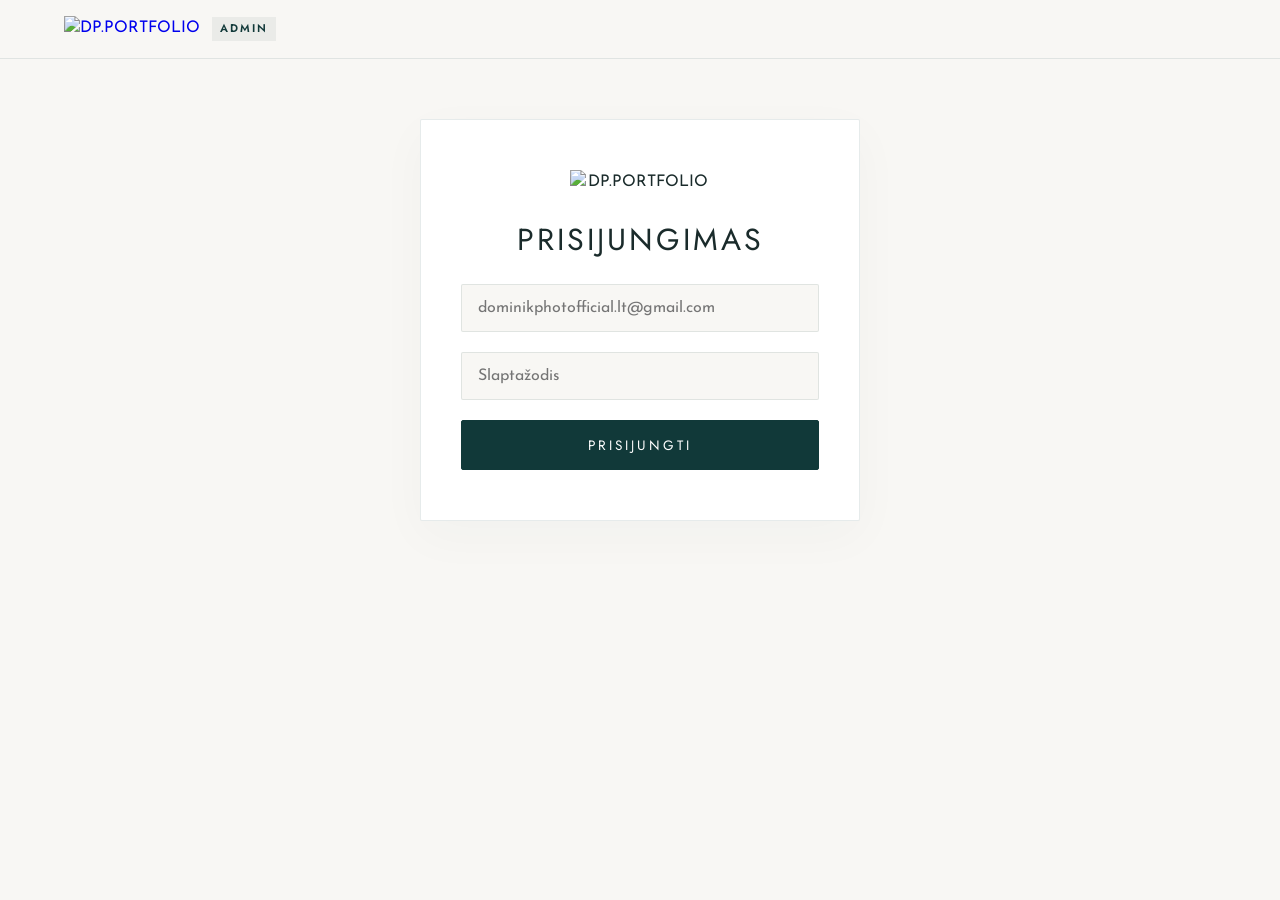
==== commit a11ac9e3: "Update admin.html" ====
--- a/admin.html
+++ b/admin.html
@@ -8,504 +8,13 @@
     <link rel="apple-touch-icon" href="https://i.postimg.cc/Xvc3zYGK/dp-logo.png">
     <link href="https://fonts.googleapis.com/css2?family=Josefin+Sans:wght@300;400;500;600&family=Jost:wght@300;400;500;600&display=swap" rel="stylesheet">
     <link rel="stylesheet" href="style.css">
-    <style>
-        .admin-tag {
-            font-family: var(--font-heading);
-            font-size: 0.7rem;
-            letter-spacing: 2px;
-            text-transform: uppercase;
-            background: var(--accent-soft);
-            color: var(--accent-color);
-            padding: 3px 8px;
-            font-weight: 600;
-        }
-
-        .user-email-tag {
-            font-size: 0.8rem;
-            letter-spacing: 1px;
-            color: var(--text-muted);
-            display: none;
-        }
-
-        .btn-ui {
-            display: inline-flex;
-            align-items: center;
-            gap: 8px;
-            padding: 8px 16px;
-            border: 1px solid var(--border-color);
-            background: transparent;
-            color: var(--text-color);
-            font-family: var(--font-heading);
-            text-transform: uppercase;
-            letter-spacing: 2px;
-            font-size: 0.75rem;
-            cursor: pointer;
-            transition: var(--transition);
-            text-decoration: none;
-            border-radius: var(--radius);
-        }
-
-        .btn-ui svg {
-            width: 14px;
-            height: 14px;
-            fill: currentColor;
-        }
-
-        .btn-ui:hover {
-            background: var(--accent-color);
-            color: #FFFFFF;
-            border-color: var(--accent-color);
-        }
-
-        .btn-ui.primary {
-            background: var(--accent-color);
-            color: #FFFFFF;
-            border-color: var(--accent-color);
-        }
-
-        .btn-ui.primary:hover {
-            background: var(--accent-light);
-            border-color: var(--accent-light);
-        }
-
-        .btn-ui.danger:hover {
-            background: var(--danger-color);
-            border-color: var(--danger-color);
-            color: #FFFFFF;
-        }
-
-        .auth-box {
-            max-width: 420px;
-            margin: 80px auto;
-            background: var(--surface-color);
-            padding: clamp(30px, 5vw, 50px);
-            border: 1px solid var(--border-color);
-            box-shadow: 0 10px 40px rgba(17, 57, 57, 0.03);
-            text-align: center;
-        }
-
-        .auth-box h1 {
-            font-family: var(--font-heading);
-            text-transform: uppercase;
-            letter-spacing: 4px;
-            font-size: 1.5rem;
-            margin-bottom: 25px;
-            font-weight: 400;
-        }
-
-        .tabs-nav {
-            display: flex;
-            gap: 10px;
-            border-bottom: 1px solid var(--border-color);
-            margin-bottom: 30px;
-            overflow-x: auto;
-            scrollbar-width: none;
-        }
-
-        .tabs-nav::-webkit-scrollbar {
-            display: none;
-        }
-
-        .tab-btn {
-            background: none;
-            border: none;
-            padding: 14px 20px;
-            font-family: var(--font-heading);
-            text-transform: uppercase;
-            letter-spacing: 2px;
-            font-size: 0.8rem;
-            color: var(--text-muted);
-            cursor: pointer;
-            white-space: nowrap;
-            position: relative;
-            transition: color 0.3s ease;
-        }
-
-        .tab-btn.active {
-            color: var(--accent-color);
-            font-weight: 600;
-        }
-
-        .tab-btn.active::after {
-            content: '';
-            position: absolute;
-            bottom: -1px;
-            left: 0;
-            width: 100%;
-            height: 2px;
-            background: var(--accent-color);
-        }
-
-        .stats-grid {
-            display: grid;
-            grid-template-columns: repeat(auto-fit, minmax(180px, 1fr));
-            gap: 15px;
-            margin-bottom: 30px;
-        }
-
-        .stat-card {
-            background: var(--surface-color);
-            padding: 20px;
-            border: 1px solid var(--border-color);
-            border-radius: var(--radius);
-        }
-
-        .stat-label {
-            font-family: var(--font-heading);
-            font-size: 0.7rem;
-            letter-spacing: 2px;
-            text-transform: uppercase;
-            color: var(--text-muted);
-            margin-bottom: 6px;
-        }
-
-        .stat-value {
-            font-family: var(--font-heading);
-            font-size: 1.8rem;
-            font-weight: 500;
-            color: var(--accent-color);
-        }
-
-        .toolbar {
-            display: flex;
-            justify-content: space-between;
-            align-items: center;
-            margin-bottom: 20px;
-            gap: 15px;
-            flex-wrap: wrap;
-        }
-
-        .search-box {
-            position: relative;
-            flex: 1;
-            max-width: 400px;
-            min-width: 240px;
-        }
-
-        .search-box input {
-            width: 100%;
-            height: 44px;
-            padding: 0 16px 0 38px;
-            background: var(--surface-color);
-            border: 1px solid var(--border-color);
-            font-family: var(--font-body);
-            font-size: 16px;
-            outline: none;
-            transition: var(--transition);
-        }
-
-        .search-box input:focus {
-            border-color: var(--accent-color);
-        }
-
-        .search-box svg {
-            position: absolute;
-            left: 12px;
-            top: 50%;
-            transform: translateY(-50%);
-            width: 16px;
-            height: 16px;
-            fill: var(--text-muted);
-        }
-
-        .project-list-card {
-            background: var(--surface-color);
-            border: 1px solid var(--border-color);
-            overflow: hidden;
-        }
-
-        .project-row {
-            display: grid;
-            grid-template-columns: 80px 2fr 1fr 1fr 160px;
-            align-items: center;
-            padding: 16px 20px;
-            border-bottom: 1px solid var(--border-color);
-            gap: 15px;
-            transition: background 0.2s ease;
-            cursor: pointer;
-        }
-
-        .project-row:last-child {
-            border-bottom: none;
-        }
-
-        .project-row:hover {
-            background: var(--surface-hover);
-        }
-
-        .project-thumb {
-            width: 80px;
-            height: 55px;
-            object-fit: cover;
-            background: #EAE8E4;
-            border-radius: var(--radius);
-        }
-
-        .project-meta-main h3 {
-            font-family: var(--font-heading);
-            font-size: 0.95rem;
-            letter-spacing: 2px;
-            text-transform: uppercase;
-            font-weight: 500;
-            margin-bottom: 3px;
-        }
-
-        .project-meta-main p {
-            font-size: 0.75rem;
-            letter-spacing: 1px;
-            color: var(--text-muted);
-            text-transform: uppercase;
-        }
-
-        .pin-pill {
-            display: inline-flex;
-            align-items: center;
-            gap: 6px;
-            background: var(--accent-soft);
-            padding: 4px 10px;
-            font-family: var(--font-heading);
-            font-size: 0.8rem;
-            letter-spacing: 2px;
-            font-weight: 500;
-            color: var(--accent-color);
-            width: fit-content;
-        }
-
-        .row-text {
-            font-size: 0.85rem;
-            letter-spacing: 1px;
-            color: var(--text-muted);
-        }
-
-        .row-actions {
-            display: flex;
-            justify-content: flex-end;
-            gap: 8px;
-        }
-
-        .icon-btn {
-            background: transparent;
-            border: 1px solid var(--border-color);
-            color: var(--text-color);
-            width: 34px;
-            height: 34px;
-            display: flex;
-            align-items: center;
-            justify-content: center;
-            cursor: pointer;
-            transition: var(--transition);
-            text-decoration: none;
-            border-radius: var(--radius);
-        }
-
-        .icon-btn svg {
-            width: 15px;
-            height: 15px;
-            fill: currentColor;
-        }
-
-        .icon-btn:hover {
-            background: var(--accent-color);
-            color: #FFFFFF;
-            border-color: var(--accent-color);
-        }
-
-        .icon-btn.delete-btn:hover {
-            background: var(--danger-color);
-            border-color: var(--danger-color);
-            color: #FFFFFF;
-        }
-
-        .photo-matrix {
-            display: grid;
-            grid-template-columns: repeat(auto-fill, minmax(130px, 1fr));
-            gap: 12px;
-            margin-top: 20px;
-        }
-
-        .photo-cell {
-            position: relative;
-            aspect-ratio: 1 / 1;
-            background: #E8E6E3;
-            overflow: hidden;
-            border-radius: var(--radius);
-        }
-
-        .photo-cell img {
-            width: 100%;
-            height: 100%;
-            object-fit: cover;
-        }
-
-        .photo-cell-del {
-            position: absolute;
-            top: 6px;
-            right: 6px;
-            background: rgba(10, 15, 15, 0.7);
-            border: none;
-            color: #FFFFFF;
-            width: 26px;
-            height: 26px;
-            display: flex;
-            align-items: center;
-            justify-content: center;
-            cursor: pointer;
-            opacity: 0;
-            transition: opacity 0.2s ease, background 0.2s ease;
-            border-radius: 2px;
-        }
-
-        .photo-cell-del svg {
-            width: 13px;
-            height: 13px;
-            fill: currentColor;
-        }
-
-        .photo-cell:hover .photo-cell-del {
-            opacity: 1;
-        }
-
-        .photo-cell-del:hover {
-            background: var(--danger-color);
-        }
-
-        .drop-box {
-            border: 2px dashed var(--accent-color);
-            padding: 35px 20px;
-            text-align: center;
-            cursor: pointer;
-            background: var(--accent-soft);
-            transition: background 0.2s ease;
-            border-radius: var(--radius);
-        }
-
-        .drop-box.dragover {
-            background: rgba(17, 57, 57, 0.12);
-        }
-
-        .drop-box p {
-            font-family: var(--font-heading);
-            text-transform: uppercase;
-            letter-spacing: 2px;
-            font-size: 0.8rem;
-            color: var(--accent-color);
-        }
-
-        .progress-indicator {
-            margin-top: 15px;
-            display: none;
-        }
-
-        .progress-bar-rail {
-            width: 100%;
-            height: 6px;
-            background: var(--border-color);
-            overflow: hidden;
-        }
-
-        .progress-bar-thumb {
-            height: 100%;
-            width: 0%;
-            background: var(--accent-color);
-            transition: width 0.2s ease;
-        }
-
-        .progress-caption {
-            font-size: 0.75rem;
-            letter-spacing: 1px;
-            text-align: center;
-            margin-top: 6px;
-            text-transform: uppercase;
-            color: var(--text-muted);
-        }
-
-        .reviews-grid {
-            display: grid;
-            grid-template-columns: repeat(auto-fill, minmax(320px, 1fr));
-            gap: 20px;
-        }
-
-        .review-item-card {
-            background: var(--surface-color);
-            padding: 25px;
-            border: 1px solid var(--border-color);
-            display: flex;
-            flex-direction: column;
-            justify-content: space-between;
-        }
-
-        .review-item-header {
-            display: flex;
-            justify-content: space-between;
-            align-items: flex-start;
-            margin-bottom: 10px;
-        }
-
-        .review-item-author {
-            font-family: var(--font-heading);
-            font-size: 0.95rem;
-            letter-spacing: 2px;
-            text-transform: uppercase;
-            font-weight: 500;
-        }
-
-        .review-item-stars {
-            color: var(--gold-color);
-            letter-spacing: 2px;
-            font-size: 0.9rem;
-        }
-
-        .review-item-gallery {
-            font-size: 0.75rem;
-            letter-spacing: 1px;
-            text-transform: uppercase;
-            color: var(--accent-light);
-            margin-bottom: 12px;
-        }
-
-        .review-item-text {
-            font-size: 0.95rem;
-            line-height: 1.6;
-            margin-bottom: 20px;
-        }
-
-        @media (min-width: 768px) {
-            .user-email-tag {
-                display: inline;
-            }
-        }
-
-        @media (max-width: 900px) {
-            .project-row {
-                grid-template-columns: 70px 1.5fr 1fr auto;
-            }
-            .project-row .row-date {
-                display: none;
-            }
-        }
-
-        @media (max-width: 640px) {
-            .project-row {
-                grid-template-columns: 60px 1fr auto;
-                padding: 12px 14px;
-                gap: 12px;
-            }
-            .project-row .pin-pill {
-                display: none;
-            }
-            .photo-matrix {
-                grid-template-columns: repeat(auto-fill, minmax(90px, 1fr));
-                gap: 8px;
-            }
-        }
-    </style>
 </head>
 <body>
 
     <header>
         <a href="/" class="header-brand">
-            <img src="https://i.postimg.cc/Xvc3zYGK/dp-logo.png" alt="DP.PORTFOLIO">
-            <span class="admin-tag">ADMIN</span>
+            <img src="https://i.postimg.cc/Xvc3zYGK/dp-logo.png" alt="DP.PORTFOLIO" class="header-logo brand-logo">
+            <span class="admin-badge">ADMIN</span>
         </a>
         <div class="admin-nav hidden" id="headerNav">
             <span class="user-email-tag" id="userEmailTag"></span>
@@ -516,17 +25,20 @@
         </div>
     </header>
 
-    <main>
-        <section id="authSection" class="auth-box">
-            <h1>Prisijungimas</h1>
-            <div class="form-group">
-                <input type="email" id="authEmail" class="form-input" placeholder="dominikphotofficial.lt@gmail.com">
+    <main class="admin-main">
+        <section id="authSection" class="auth-wrapper">
+            <div class="auth-card">
+                <img src="https://i.postimg.cc/Xvc3zYGK/dp-logo.png" alt="DP.PORTFOLIO" class="brand-logo">
+                <h1 class="auth-title" style="margin-bottom: 20px;">Prisijungimas</h1>
+                <div class="form-group">
+                    <input type="email" id="authEmail" class="form-input" placeholder="dominikphotofficial.lt@gmail.com">
+                </div>
+                <div class="form-group">
+                    <input type="password" id="authPass" class="form-input" placeholder="Slaptažodis">
+                </div>
+                <button id="authBtn" class="btn-primary" style="width:100%; justify-content:center;">Prisijungti</button>
+                <p id="authError" style="color:var(--danger-color); font-size:0.75rem; margin-top:15px; letter-spacing:1px; text-transform:uppercase; display:none;"></p>
             </div>
-            <div class="form-group">
-                <input type="password" id="authPass" class="form-input" placeholder="Slaptažodis">
-            </div>
-            <button id="authBtn" class="btn-ui primary" style="width:100%; justify-content:center; padding:14px;">Prisijungti</button>
-            <p id="authError" style="color:var(--danger-color); font-size:0.75rem; margin-top:15px; letter-spacing:1px; text-transform:uppercase; display:none;"></p>
         </section>
 
         <section id="dashSection" class="hidden">
@@ -563,7 +75,7 @@
             </div>
 
             <div id="tabNew" class="tab-content hidden">
-                <div style="max-width: 750px; background: var(--surface-color); border: 1px solid var(--border-color); padding: clamp(25px, 4vw, 40px); margin: 0 auto;">
+                <div style="max-width: 750px; background: var(--surface-color); border: 1px solid var(--border-color); padding: clamp(25px, 4vw, 40px); margin: 0 auto; border-radius: var(--radius);">
                     <form id="createForm">
                         <div class="form-group">
                             <label class="form-label">Projekto pavadinimas</label>
@@ -573,7 +85,7 @@
                             <label class="form-label">Kategorija / Potėmė</label>
                             <input type="text" id="npSubtitle" class="form-input" placeholder="Pvz. Vasaros stovyklos fotosesija" required>
                         </div>
-                        <div style="display:grid; grid-template-columns: 1fr 1fr; gap: 15px;">
+                        <div style="display:grid; grid-template-columns: repeat(auto-fit, minmax(200px, 1fr)); gap: 15px;">
                             <div class="form-group">
                                 <label class="form-label">Kliento ID</label>
                                 <div style="display:flex; gap:8px;">
@@ -589,22 +101,22 @@
                                 </div>
                             </div>
                         </div>
-                        <div style="display:grid; grid-template-columns: 1fr 1fr; gap: 15px;">
+                        <div style="display:grid; grid-template-columns: repeat(auto-fit, minmax(200px, 1fr)); gap: 15px;">
                             <div class="form-group">
                                 <label class="form-label">Fotosesijos data</label>
                                 <input type="date" id="npDate" class="form-input">
                             </div>
                             <div class="form-group">
-                                <label class="form-label">Kliento el. paštas (nebūtina)</label>
+                                <label class="form-label">Kliento el. paštas</label>
                                 <input type="email" id="npEmail" class="form-input" placeholder="klientas@gmail.com">
                             </div>
                         </div>
                         <div class="form-group">
-                            <label class="form-label">ZIP Archyvo nuoroda (nebūtina)</label>
+                            <label class="form-label">ZIP Archyvo nuoroda</label>
                             <input type="url" id="npZip" class="form-input" placeholder="https://...">
                         </div>
                         <div class="form-group">
-                            <label class="form-label">Fotosesijos istorija / Padėkos tekstas</label>
+                            <label class="form-label">Aprašymas / Tekstas</label>
                             <textarea id="npStory" class="form-input" placeholder="Dvi dienas turėjau galimybę būti kartu su..."></textarea>
                         </div>
                         <div class="form-group">
@@ -620,7 +132,7 @@
                             </div>
                             <p class="progress-caption" id="npProgressCaption">Įkeliama...</p>
                         </div>
-                        <button type="submit" class="btn-ui primary" id="npSubmitBtn" style="width:100%; justify-content:center; padding:15px; margin-top:20px;">Sukurti ir įkelti galeriją</button>
+                        <button type="submit" class="btn-primary" id="npSubmitBtn" style="width:100%; justify-content:center; margin-top:20px;">Sukurti ir įkelti galeriją</button>
                     </form>
                 </div>
             </div>
@@ -652,7 +164,7 @@
                 </div>
             </div>
 
-            <div style="background:var(--surface-color); border:1px solid var(--border-color); padding:clamp(20px, 4vw, 35px); margin-bottom:30px;">
+            <div style="background:var(--surface-color); border:1px solid var(--border-color); padding:clamp(20px, 4vw, 35px); margin-bottom:30px; border-radius: var(--radius);">
                 <div style="display:flex; justify-content:space-between; align-items:flex-start; flex-wrap:wrap; gap:15px; margin-bottom:25px;">
                     <div>
                         <h1 style="font-family:var(--font-heading); text-transform:uppercase; letter-spacing:3px; font-size:1.6rem; font-weight:400;" id="wsTitle"></h1>
@@ -677,7 +189,7 @@
                 <div class="photo-matrix" id="wsPhotosGrid"></div>
             </div>
 
-            <div style="max-width:750px; background:var(--surface-color); border:1px solid var(--border-color); padding:clamp(25px, 4vw, 35px);">
+            <div style="max-width:750px; background:var(--surface-color); border:1px solid var(--border-color); padding:clamp(25px, 4vw, 35px); border-radius: var(--radius);">
                 <h3 style="font-family:var(--font-heading); text-transform:uppercase; letter-spacing:2px; font-size:1.1rem; margin-bottom:20px;">Redaguoti nustatymus</h3>
                 <div class="form-group">
                     <label class="form-label">Pavadinimas</label>
@@ -687,7 +199,7 @@
                     <label class="form-label">Kategorija</label>
                     <input type="text" id="wsSetSubtitle" class="form-input">
                 </div>
-                <div style="display:grid; grid-template-columns: 1fr 1fr; gap: 15px;">
+                <div style="display:grid; grid-template-columns: repeat(auto-fit, minmax(200px, 1fr)); gap: 15px;">
                     <div class="form-group">
                         <label class="form-label">Kliento ID</label>
                         <input type="text" id="wsSetClientId" class="form-input">
@@ -697,7 +209,7 @@
                         <input type="text" id="wsSetPin" class="form-input" maxlength="6">
                     </div>
                 </div>
-                <div style="display:grid; grid-template-columns: 1fr 1fr; gap: 15px;">
+                <div style="display:grid; grid-template-columns: repeat(auto-fit, minmax(200px, 1fr)); gap: 15px;">
                     <div class="form-group">
                         <label class="form-label">Data</label>
                         <input type="date" id="wsSetDate" class="form-input">
--- a/style.css
+++ b/style.css
@@ -38,6 +38,20 @@
     line-height: 1.6;
 }
 
+img {
+    max-width: 100%;
+    height: auto;
+    display: block;
+}
+
+.brand-logo {
+    max-width: 140px !important;
+    max-height: 35px !important;
+    width: auto !important;
+    height: auto !important;
+    object-fit: contain;
+}
+
 header {
     position: sticky;
     top: 0;
@@ -61,12 +75,6 @@
     text-decoration: none;
 }
 
-.header-logo {
-    height: clamp(24px, 4vw, 30px);
-    width: auto;
-    display: block;
-}
-
 .header-title-badge {
     font-family: var(--font-heading);
     font-size: clamp(0.7rem, 2vw, 0.85rem);
@@ -76,6 +84,17 @@
     font-weight: 500;
     border-left: 1px solid var(--border-color);
     padding-left: 12px;
+}
+
+.admin-badge {
+    font-family: var(--font-heading);
+    font-size: 0.7rem;
+    letter-spacing: 2px;
+    text-transform: uppercase;
+    background: var(--accent-soft);
+    color: var(--accent-color);
+    padding: 3px 8px;
+    font-weight: 600;
 }
 
 .header-actions {
@@ -125,16 +144,53 @@
     color: var(--accent-color);
 }
 
-.container {
-    max-width: 1700px;
-    margin: 0 auto;
-    padding: clamp(40px, 6vw, 60px) 4vw 80px 4vw;
-    width: 100%;
+.auth-wrapper {
+    flex: 1;
+    display: flex;
+    justify-content: center;
+    align-items: center;
+    padding: 20px;
+    width: 100%;
+}
+
+.auth-card {
+    width: 100%;
+    max-width: 440px;
+    background: var(--surface-color);
+    border: 1px solid var(--border-color);
+    padding: clamp(30px, 6vw, 50px) clamp(20px, 5vw, 40px);
+    text-align: center;
+    box-shadow: 0 15px 50px rgba(17, 57, 57, 0.03);
+    border-radius: var(--radius);
+}
+
+.auth-card .brand-logo {
+    margin: 0 auto 20px auto;
+}
+
+.auth-tagline {
+    font-family: var(--font-heading);
+    font-size: 0.75rem;
+    letter-spacing: 4px;
+    text-transform: uppercase;
+    color: var(--accent-light);
+    margin-bottom: 8px;
+    font-weight: 500;
+}
+
+.auth-title {
+    font-family: var(--font-heading);
+    text-transform: uppercase;
+    letter-spacing: 3px;
+    font-size: clamp(1.4rem, 4vw, 1.9rem);
+    font-weight: 400;
+    margin-bottom: 28px;
 }
 
 .form-group {
     margin-bottom: 20px;
     text-align: left;
+    width: 100%;
 }
 
 .form-label {
@@ -169,9 +225,37 @@
 
 textarea.form-input {
     height: auto;
-    min-height: 110px;
+    min-height: 120px;
     padding: 12px 16px;
     resize: vertical;
+}
+
+.pin-inputs {
+    display: flex;
+    justify-content: center;
+    gap: clamp(6px, 2vw, 12px);
+    margin-bottom: 25px;
+    width: 100%;
+}
+
+.pin-cell {
+    width: clamp(40px, 12vw, 54px);
+    height: clamp(50px, 15vw, 64px);
+    background: var(--bg-color);
+    border: 1px solid var(--border-color);
+    border-radius: var(--radius);
+    font-family: var(--font-heading);
+    font-size: clamp(1.4rem, 5vw, 1.8rem);
+    text-align: center;
+    color: var(--text-color);
+    outline: none;
+    transition: var(--transition);
+}
+
+.pin-cell:focus {
+    border-color: var(--accent-color);
+    background: #FFFFFF;
+    box-shadow: 0 0 0 1px var(--accent-color);
 }
 
 .btn-primary {
@@ -203,6 +287,166 @@
     cursor: not-allowed;
 }
 
+.auth-error {
+    color: var(--danger-color);
+    font-size: 0.75rem;
+    letter-spacing: 1px;
+    margin-top: 15px;
+    display: none;
+    text-transform: uppercase;
+    font-weight: 500;
+}
+
+.container {
+    max-width: 1700px;
+    width: 100%;
+    margin: 0 auto;
+    padding: 50px 4vw 80px 4vw;
+}
+
+.hero-section {
+    position: relative;
+    width: 100%;
+    min-height: 40vh;
+    display: flex;
+    justify-content: center;
+    align-items: center;
+    text-align: center;
+    padding: 60px 24px;
+    background: var(--accent-color);
+    color: #FFFFFF;
+    overflow: hidden;
+}
+
+.hero-bg {
+    position: absolute;
+    inset: 0;
+    width: 100%;
+    height: 100%;
+    object-fit: cover;
+    opacity: 0.35;
+    transform: scale(1.04);
+}
+
+.hero-content {
+    position: relative;
+    z-index: 2;
+    max-width: 850px;
+}
+
+.hero-badge {
+    font-family: var(--font-heading);
+    font-size: 0.75rem;
+    letter-spacing: 3px;
+    text-transform: uppercase;
+    opacity: 0.85;
+    margin-bottom: 12px;
+}
+
+.hero-title {
+    font-family: var(--font-heading);
+    font-size: clamp(2rem, 6vw, 3.8rem);
+    letter-spacing: 4px;
+    text-transform: uppercase;
+    font-weight: 300;
+    line-height: 1.15;
+    margin-bottom: 14px;
+}
+
+.hero-date {
+    font-size: 0.85rem;
+    letter-spacing: 2px;
+    opacity: 0.75;
+    text-transform: uppercase;
+}
+
+.story-card {
+    max-width: 850px;
+    margin: 0 auto 50px auto;
+    background: var(--surface-color);
+    border: 1px solid var(--border-color);
+    padding: clamp(25px, 5vw, 45px);
+    text-align: center;
+    box-shadow: 0 10px 40px rgba(17, 57, 57, 0.02);
+    border-radius: var(--radius);
+}
+
+.story-text {
+    font-size: clamp(0.95rem, 2vw, 1.05rem);
+    line-height: 1.8;
+    color: var(--text-color);
+    white-space: pre-line;
+    font-weight: 300;
+}
+
+.story-signature {
+    font-family: var(--font-heading);
+    font-size: 0.85rem;
+    letter-spacing: 3px;
+    text-transform: uppercase;
+    color: var(--accent-color);
+    margin-top: 25px;
+    font-weight: 500;
+}
+
+.filter-bar {
+    display: flex;
+    justify-content: space-between;
+    align-items: center;
+    margin-bottom: 30px;
+    border-bottom: 1px solid var(--border-color);
+    padding-bottom: 15px;
+    gap: 15px;
+    flex-wrap: wrap;
+}
+
+.filter-tabs {
+    display: flex;
+    gap: 10px;
+}
+
+.filter-tab-btn {
+    background: none;
+    border: none;
+    padding: 8px 16px;
+    font-family: var(--font-heading);
+    text-transform: uppercase;
+    letter-spacing: 2px;
+    font-size: 0.8rem;
+    color: var(--text-muted);
+    cursor: pointer;
+    transition: var(--transition);
+    border-radius: var(--radius);
+}
+
+.filter-tab-btn.active {
+    color: var(--accent-color);
+    font-weight: 600;
+    background: var(--accent-soft);
+}
+
+.btn-copy-favs {
+    display: none;
+    align-items: center;
+    gap: 8px;
+    background: transparent;
+    border: 1px solid var(--accent-color);
+    color: var(--accent-color);
+    padding: 8px 14px;
+    font-family: var(--font-heading);
+    text-transform: uppercase;
+    letter-spacing: 2px;
+    font-size: 0.75rem;
+    cursor: pointer;
+    transition: var(--transition);
+    border-radius: var(--radius);
+}
+
+.btn-copy-favs:hover {
+    background: var(--accent-color);
+    color: #FFFFFF;
+}
+
 .photo-grid {
     column-count: 3;
     column-gap: 20px;
@@ -218,12 +462,6 @@
     background: #E8E6E3;
     border-radius: var(--radius);
     box-shadow: 0 8px 25px rgba(17, 57, 57, 0.03);
-}
-
-.photo-card img {
-    width: 100%;
-    display: block;
-    transition: transform 0.8s var(--cb);
 }
 
 .photo-hover-overlay {
@@ -249,7 +487,7 @@
     position: absolute;
     top: 10px;
     right: 10px;
-    background: rgba(255, 255, 255, 0.88);
+    background: rgba(255, 255, 255, 0.85);
     border: none;
     width: 34px;
     height: 34px;
@@ -290,121 +528,460 @@
     transform: scale(1);
 }
 
-.lightbox-modal {
+.review-card-section {
+    max-width: 680px;
+    margin: 40px auto 0 auto;
+    background: var(--surface-color);
+    padding: clamp(30px, 5vw, 55px);
+    border: 1px solid var(--border-color);
+    box-shadow: 0 10px 40px rgba(17, 57, 57, 0.03);
+    border-radius: var(--radius);
+}
+
+.review-card-section h2 {
+    text-align: center;
+    font-family: var(--font-heading);
+    text-transform: uppercase;
+    letter-spacing: 3px;
+    font-size: 1.3rem;
+    margin-bottom: 25px;
+    font-weight: 400;
+}
+
+.stars-selector {
+    display: flex;
+    gap: 6px;
+    cursor: pointer;
+    margin-top: 6px;
+}
+
+.stars-selector svg {
+    width: 26px;
+    height: 26px;
+    fill: #D5D0C8;
+    transition: fill 0.2s ease, transform 0.2s ease;
+}
+
+.stars-selector svg.active,
+.stars-selector svg.hover {
+    fill: var(--gold-color);
+}
+
+.stars-selector svg:hover {
+    transform: scale(1.15);
+}
+
+/* Admin Specific */
+.admin-main {
+    flex: 1;
+    padding: clamp(20px, 4vw, 40px) 4vw 80px 4vw;
+    max-width: 1600px;
+    width: 100%;
+    margin: 0 auto;
+}
+
+.tabs-nav {
+    display: flex;
+    gap: 10px;
+    border-bottom: 1px solid var(--border-color);
+    margin-bottom: 30px;
+    overflow-x: auto;
+    scrollbar-width: none;
+}
+
+.tabs-nav::-webkit-scrollbar {
+    display: none;
+}
+
+.tab-btn {
+    background: none;
+    border: none;
+    padding: 14px 20px;
+    font-family: var(--font-heading);
+    text-transform: uppercase;
+    letter-spacing: 2px;
+    font-size: 0.8rem;
+    color: var(--text-muted);
+    cursor: pointer;
+    white-space: nowrap;
+    position: relative;
+    transition: color 0.3s ease;
+}
+
+.tab-btn.active {
+    color: var(--accent-color);
+    font-weight: 600;
+}
+
+.tab-btn.active::after {
+    content: '';
+    position: absolute;
+    bottom: -1px;
+    left: 0;
+    width: 100%;
+    height: 2px;
+    background: var(--accent-color);
+}
+
+.stats-grid {
+    display: grid;
+    grid-template-columns: repeat(auto-fit, minmax(180px, 1fr));
+    gap: 15px;
+    margin-bottom: 30px;
+}
+
+.stat-card {
+    background: var(--surface-color);
+    padding: 20px;
+    border: 1px solid var(--border-color);
+    border-radius: var(--radius);
+}
+
+.stat-label {
+    font-family: var(--font-heading);
+    font-size: 0.7rem;
+    letter-spacing: 2px;
+    text-transform: uppercase;
+    color: var(--text-muted);
+    margin-bottom: 6px;
+}
+
+.stat-value {
+    font-family: var(--font-heading);
+    font-size: 1.8rem;
+    font-weight: 500;
+    color: var(--accent-color);
+}
+
+.toolbar {
+    display: flex;
+    justify-content: space-between;
+    align-items: center;
+    margin-bottom: 20px;
+    gap: 15px;
+    flex-wrap: wrap;
+}
+
+.search-box {
+    position: relative;
+    flex: 1;
+    max-width: 400px;
+    min-width: 240px;
+}
+
+.search-box input {
+    width: 100%;
+    height: 44px;
+    padding: 0 16px 0 38px;
+    background: var(--surface-color);
+    border: 1px solid var(--border-color);
+    font-family: var(--font-body);
+    font-size: 16px;
+    outline: none;
+    transition: var(--transition);
+}
+
+.search-box input:focus {
+    border-color: var(--accent-color);
+}
+
+.search-box svg {
+    position: absolute;
+    left: 12px;
+    top: 50%;
+    transform: translateY(-50%);
+    width: 16px;
+    height: 16px;
+    fill: var(--text-muted);
+}
+
+.project-list-card {
+    background: var(--surface-color);
+    border: 1px solid var(--border-color);
+    overflow: hidden;
+}
+
+.project-row {
+    display: grid;
+    grid-template-columns: 80px 2fr 1fr 1fr 160px;
+    align-items: center;
+    padding: 16px 20px;
+    border-bottom: 1px solid var(--border-color);
+    gap: 15px;
+    transition: background 0.2s ease;
+    cursor: pointer;
+}
+
+.project-row:last-child {
+    border-bottom: none;
+}
+
+.project-row:hover {
+    background: var(--surface-hover);
+}
+
+.project-thumb {
+    width: 80px;
+    height: 55px;
+    object-fit: cover;
+    background: #EAE8E4;
+    border-radius: var(--radius);
+}
+
+.project-meta-main h3 {
+    font-family: var(--font-heading);
+    font-size: 0.95rem;
+    letter-spacing: 2px;
+    text-transform: uppercase;
+    font-weight: 500;
+    margin-bottom: 3px;
+}
+
+.project-meta-main p {
+    font-size: 0.75rem;
+    letter-spacing: 1px;
+    color: var(--text-muted);
+    text-transform: uppercase;
+}
+
+.pin-pill {
+    display: inline-flex;
+    align-items: center;
+    gap: 6px;
+    background: var(--accent-soft);
+    padding: 4px 10px;
+    font-family: var(--font-heading);
+    font-size: 0.8rem;
+    letter-spacing: 2px;
+    font-weight: 500;
+    color: var(--accent-color);
+    width: fit-content;
+}
+
+.row-text {
+    font-size: 0.85rem;
+    letter-spacing: 1px;
+    color: var(--text-muted);
+}
+
+.row-actions {
+    display: flex;
+    justify-content: flex-end;
+    gap: 8px;
+}
+
+.icon-btn {
+    background: transparent;
+    border: 1px solid var(--border-color);
+    color: var(--text-color);
+    width: 34px;
+    height: 34px;
+    display: flex;
+    align-items: center;
+    justify-content: center;
+    cursor: pointer;
+    transition: var(--transition);
+    text-decoration: none;
+    border-radius: var(--radius);
+}
+
+.icon-btn svg {
+    width: 15px;
+    height: 15px;
+    fill: currentColor;
+}
+
+.icon-btn:hover {
+    background: var(--accent-color);
+    color: #FFFFFF;
+    border-color: var(--accent-color);
+}
+
+.icon-btn.delete-btn:hover {
+    background: var(--danger-color);
+    border-color: var(--danger-color);
+    color: #FFFFFF;
+}
+
+.photo-matrix {
+    display: grid;
+    grid-template-columns: repeat(auto-fill, minmax(130px, 1fr));
+    gap: 12px;
+    margin-top: 20px;
+}
+
+.photo-cell {
+    position: relative;
+    aspect-ratio: 1 / 1;
+    background: #E8E6E3;
+    overflow: hidden;
+    border-radius: var(--radius);
+}
+
+.photo-cell img {
+    width: 100%;
+    height: 100%;
+    object-fit: cover;
+}
+
+.photo-cell-del {
+    position: absolute;
+    top: 6px;
+    right: 6px;
+    background: rgba(10, 15, 15, 0.7);
+    border: none;
+    color: #FFFFFF;
+    width: 26px;
+    height: 26px;
+    display: flex;
+    align-items: center;
+    justify-content: center;
+    cursor: pointer;
+    opacity: 0;
+    transition: opacity 0.2s ease, background 0.2s ease;
+    border-radius: 2px;
+}
+
+.photo-cell-del svg {
+    width: 13px;
+    height: 13px;
+    fill: currentColor;
+}
+
+.photo-cell:hover .photo-cell-del {
+    opacity: 1;
+}
+
+.photo-cell-del:hover {
+    background: var(--danger-color);
+}
+
+.drop-box {
+    border: 2px dashed var(--accent-color);
+    padding: 35px 20px;
+    text-align: center;
+    cursor: pointer;
+    background: var(--accent-soft);
+    transition: background 0.2s ease;
+    border-radius: var(--radius);
+}
+
+.drop-box.dragover {
+    background: rgba(17, 57, 57, 0.12);
+}
+
+.drop-box p {
+    font-family: var(--font-heading);
+    text-transform: uppercase;
+    letter-spacing: 2px;
+    font-size: 0.8rem;
+    color: var(--accent-color);
+}
+
+.progress-indicator {
+    margin-top: 15px;
+    display: none;
+}
+
+.progress-bar-rail {
+    width: 100%;
+    height: 6px;
+    background: var(--border-color);
+    overflow: hidden;
+}
+
+.progress-bar-thumb {
+    height: 100%;
+    width: 0%;
+    background: var(--accent-color);
+    transition: width 0.2s ease;
+}
+
+.progress-caption {
+    font-size: 0.75rem;
+    letter-spacing: 1px;
+    text-align: center;
+    margin-top: 6px;
+    text-transform: uppercase;
+    color: var(--text-muted);
+}
+
+.reviews-grid {
+    display: grid;
+    grid-template-columns: repeat(auto-fill, minmax(320px, 1fr));
+    gap: 20px;
+}
+
+.review-item-card {
+    background: var(--surface-color);
+    padding: 25px;
+    border: 1px solid var(--border-color);
+    display: flex;
+    flex-direction: column;
+    justify-content: space-between;
+}
+
+.review-item-header {
+    display: flex;
+    justify-content: space-between;
+    align-items: flex-start;
+    margin-bottom: 10px;
+}
+
+.review-item-author {
+    font-family: var(--font-heading);
+    font-size: 0.95rem;
+    letter-spacing: 2px;
+    text-transform: uppercase;
+    font-weight: 500;
+}
+
+.review-item-stars {
+    color: var(--gold-color);
+    letter-spacing: 2px;
+    font-size: 0.9rem;
+}
+
+.review-item-gallery {
+    font-size: 0.75rem;
+    letter-spacing: 1px;
+    text-transform: uppercase;
+    color: var(--accent-light);
+    margin-bottom: 12px;
+}
+
+.review-item-text {
+    font-size: 0.95rem;
+    line-height: 1.6;
+    margin-bottom: 20px;
+}
+
+.hidden {
+    display: none !important;
+}
+
+#preloader {
     position: fixed;
     inset: 0;
-    background: rgba(8, 12, 12, 0.98);
-    backdrop-filter: blur(16px);
-    -webkit-backdrop-filter: blur(16px);
-    z-index: 2000;
+    background-color: var(--bg-color);
+    z-index: 9999;
     display: flex;
     justify-content: center;
     align-items: center;
-    opacity: 0;
-    pointer-events: none;
-    transition: opacity 0.35s var(--cb);
-    touch-action: none;
-}
-
-.lightbox-modal.active {
-    opacity: 1;
-    pointer-events: auto;
-}
-
-.lightbox-top {
-    position: absolute;
-    top: 20px;
-    left: 25px;
-    right: 25px;
-    display: flex;
-    justify-content: space-between;
-    align-items: center;
-    color: #FFFFFF;
-    z-index: 2002;
-}
-
-.lightbox-idx {
-    font-family: var(--font-heading);
-    letter-spacing: 3px;
-    font-size: 0.85rem;
-    opacity: 0.85;
-}
-
-.lightbox-actions {
-    display: flex;
-    align-items: center;
-    gap: 15px;
-}
-
-.lb-btn {
-    background: none;
-    border: none;
-    color: #FFFFFF;
-    cursor: pointer;
-    padding: 8px;
-    display: flex;
-    align-items: center;
-    justify-content: center;
-    transition: transform 0.2s ease, opacity 0.2s ease;
-    text-decoration: none;
-}
-
-.lb-btn svg {
-    width: 22px;
-    height: 22px;
-    fill: currentColor;
-}
-
-.lb-btn.heart-active svg {
-    fill: var(--danger-color);
-}
-
-.lb-btn:hover {
-    opacity: 0.7;
-    transform: scale(1.1);
-}
-
-.lb-nav {
-    position: absolute;
-    top: 50%;
-    transform: translateY(-50%);
-    background: none;
-    border: none;
-    color: #FFFFFF;
-    cursor: pointer;
-    padding: 20px;
-    z-index: 2002;
-    transition: transform 0.2s ease, opacity 0.2s ease;
-}
-
-.lb-nav svg {
-    width: 32px;
-    height: 32px;
-    fill: currentColor;
-}
-
-.lb-nav:hover {
-    opacity: 0.7;
-    transform: translateY(-50%) scale(1.1);
-}
-
-.lb-nav.prev { left: 10px; }
-.lb-nav.next { right: 10px; }
-
-.lb-stage {
-    max-width: 92vw;
-    max-height: 88vh;
-    display: flex;
-    justify-content: center;
-    align-items: center;
-}
-
-.lb-stage img {
-    max-width: 100%;
-    max-height: 88vh;
-    object-fit: contain;
-    box-shadow: 0 20px 60px rgba(0,0,0,0.6);
-    transition: opacity 0.2s var(--cb);
+    transition: opacity 0.5s var(--cb);
+}
+
+.spinner {
+    width: 36px;
+    height: 36px;
+    border: 2px solid rgba(17, 57, 57, 0.1);
+    border-top: 2px solid var(--accent-color);
+    border-radius: 50%;
+    animation: spin 0.9s linear infinite;
+}
+
+@keyframes spin {
+    100% { transform: rotate(360deg); }
 }
 
 footer {
@@ -423,8 +1000,10 @@
     text-transform: uppercase;
 }
 
-.hidden {
-    display: none !important;
+@media (min-width: 768px) {
+    .user-email-tag {
+        display: inline;
+    }
 }
 
 @media (max-width: 1024px) {
@@ -435,6 +1014,12 @@
     .photo-card {
         margin-bottom: 15px;
     }
+    .project-row {
+        grid-template-columns: 70px 1.5fr 1fr auto;
+    }
+    .project-row .row-date {
+        display: none;
+    }
 }
 
 @media (max-width: 640px) {
@@ -453,7 +1038,27 @@
     .photo-grid {
         column-count: 1;
     }
-    .lb-nav.prev { left: 2px; }
-    .lb-nav.next { right: 2px; }
-    .lb-nav { padding: 10px; }
-}
+    .project-row {
+        grid-template-columns: 60px 1fr auto;
+        padding: 12px 14px;
+        gap: 12px;
+    }
+    .project-row .pin-pill {
+        display: none;
+    }
+    .photo-matrix {
+        grid-template-columns: repeat(auto-fill, minmax(90px, 1fr));
+        gap: 8px;
+    }
+    .auth-card {
+        padding: 35px 20px;
+    }
+    .pin-inputs {
+        gap: 6px;
+    }
+    .pin-cell {
+        width: 40px;
+        height: 50px;
+        font-size: 1.4rem;
+    }
+}
